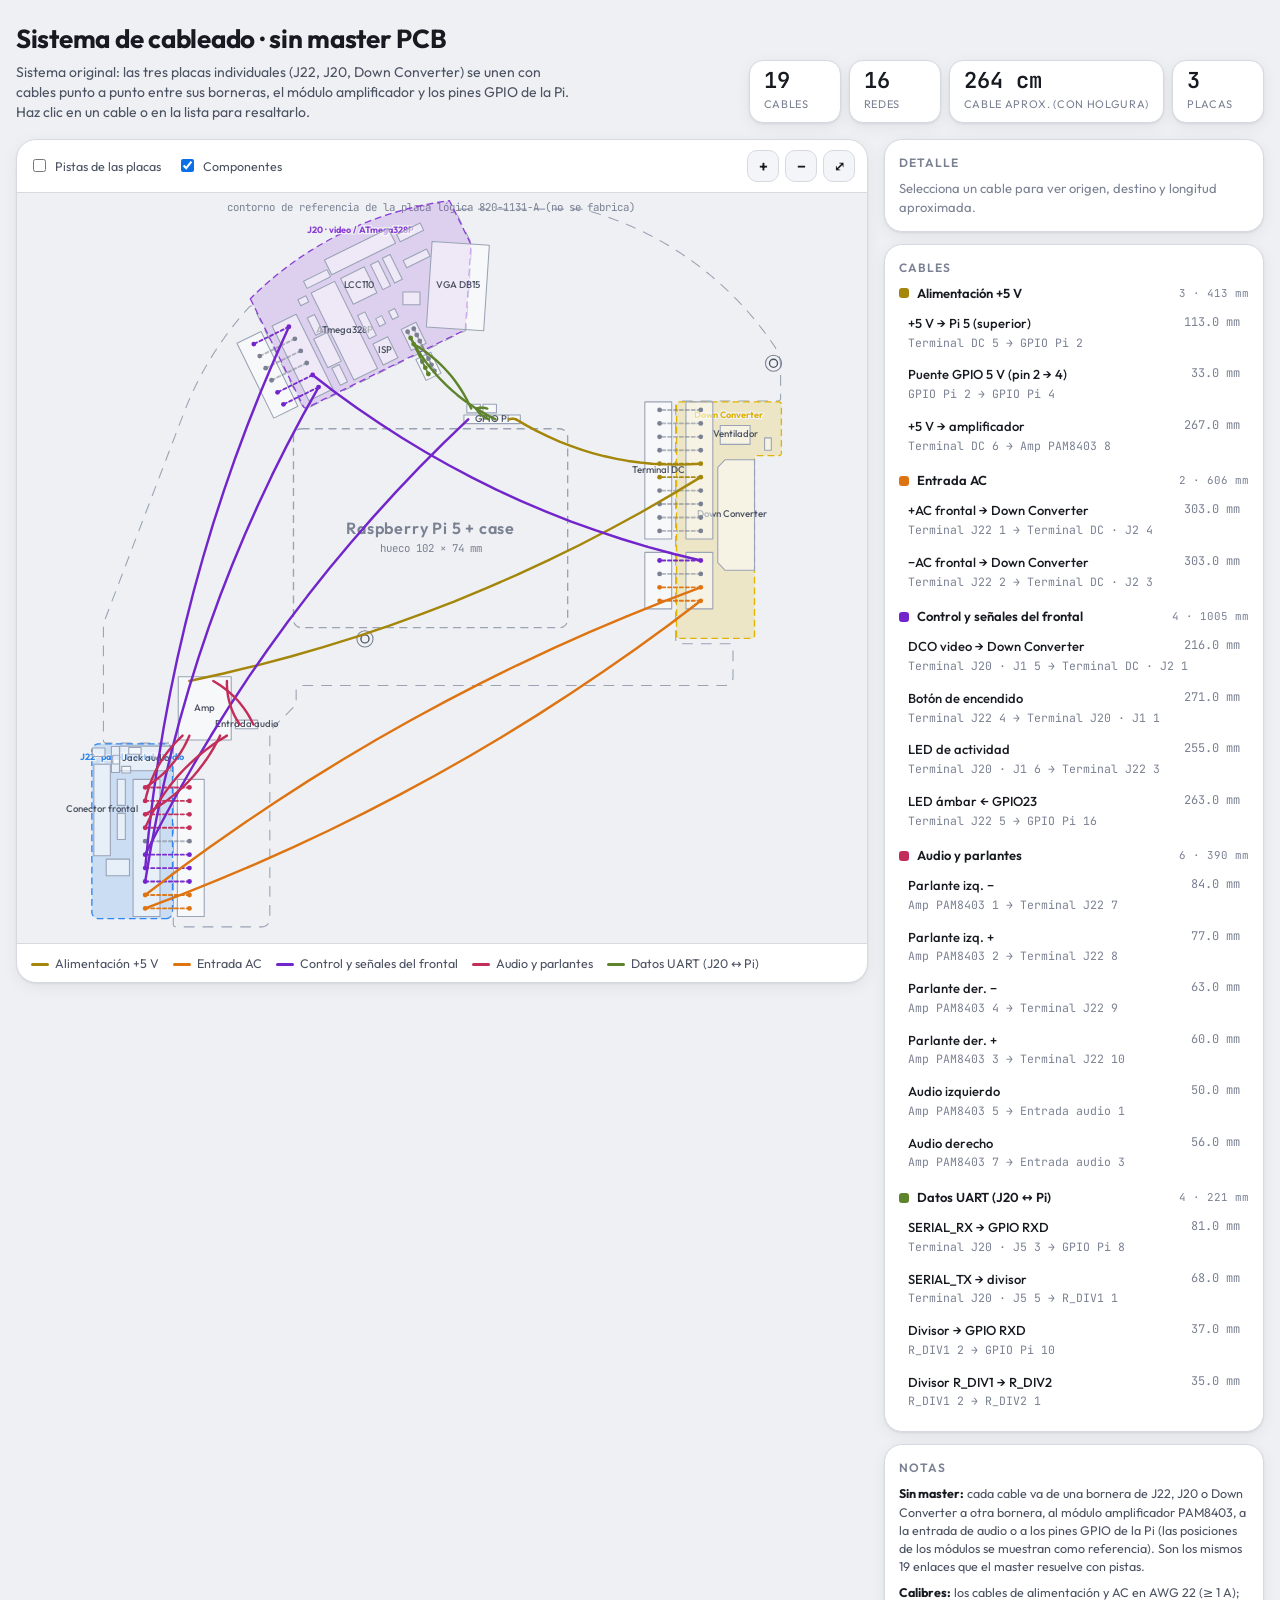
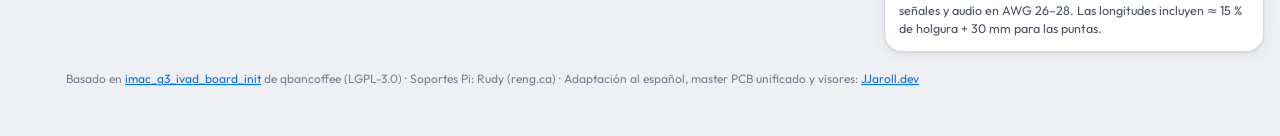
==== visores/cableado_sin_master.html @ 4f61ff7d "MacBerry Pi G3 en español: reestructura completa del repositorio Reemplaza el contenido del reposito" ====
<!doctype html>
<html lang="es">
<head>
<meta charset="utf-8">
<meta name="viewport" content="width=device-width,initial-scale=1,viewport-fit=cover">
<style>html{color-scheme:light}body{margin:0;font:14px system-ui,-apple-system,sans-serif}img{max-width:100%}[hidden]{display:none!important}</style>
<title>Cableado sin master PCB</title>
<meta name="claude:viewport-fit-sides" content="cover">
<link rel="preconnect" href="https://fonts.googleapis.com">
<link rel="preconnect" href="https://fonts.gstatic.com" crossorigin>
<link href="https://fonts.googleapis.com/css2?family=Outfit:wght@400;500;600;700&family=JetBrains+Mono:wght@400;500&display=swap" rel="stylesheet">
<style>
:root{
  --bg:#EEF0F3; --surface:#FFFFFF; --surface2:#F4F5F8; --line:#D6D9E0; --fg:#171A21; --fg2:#4B5262; --fg3:#7A8192;
  --accent:#0A70E6; --board:#DDE8DF; --board-edge:#2E6B4A; --cut:#9AA3B5; --copper:#8A93A6;
  --w-ac:#DE7311; --w-dc:#A3860A; --w-ctl:#7225CA; --w-audio:#C32D59; --w-data:#5D842A; --w-plug:#6E7382;
  --hull:#9AA3B5; --hullfill:#FFFFFF; --node-off:#B8BFCC; --shadow:0 1px 2px rgba(20,25,40,.08),0 4px 16px rgba(20,25,40,.06);
}
@media (prefers-color-scheme: dark){:root:not([data-theme="light"]){
  --bg:#101216; --surface:#181B21; --surface2:#1F232B; --line:#2C313B; --fg:#ECEEF2; --fg2:#B3B9C6; --fg3:#7F8798;
  --accent:#4397F8; --board:#1D2A22; --board-edge:#4E9A70; --cut:#5E667A; --copper:#5B6477;
  --w-ac:#F08E35; --w-dc:#F8D648; --w-ctl:#9454DE; --w-audio:#D75B7F; --w-data:#8AC63C; --w-plug:#9095A2;
  --hull:#5B6477; --hullfill:#232831; --node-off:#4B5365; --shadow:0 1px 2px rgba(0,0,0,.4),0 4px 16px rgba(0,0,0,.35); color-scheme:dark}}
:root[data-theme="dark"]{
  --bg:#101216; --surface:#181B21; --surface2:#1F232B; --line:#2C313B; --fg:#ECEEF2; --fg2:#B3B9C6; --fg3:#7F8798;
  --accent:#4397F8; --board:#1D2A22; --board-edge:#4E9A70; --cut:#5E667A; --copper:#5B6477;
  --w-ac:#F08E35; --w-dc:#F8D648; --w-ctl:#9454DE; --w-audio:#D75B7F; --w-data:#8AC63C; --w-plug:#9095A2;
  --hull:#5B6477; --hullfill:#232831; --node-off:#4B5365; --shadow:0 1px 2px rgba(0,0,0,.4),0 4px 16px rgba(0,0,0,.35); color-scheme:dark}
*{box-sizing:border-box}
body{background:var(--bg);color:var(--fg);font-family:'Outfit',system-ui,sans-serif;font-size:14px;line-height:1.45;
  padding-inline:max(16px,env(safe-area-inset-left,0px)) max(16px,env(safe-area-inset-right,0px));padding-block:20px}
.mono{font-family:'JetBrains Mono',ui-monospace,monospace}
header{max-width:1400px;margin:0 auto 16px;display:flex;flex-wrap:wrap;gap:12px 24px;align-items:flex-end;justify-content:space-between}
h1{font-size:26px;font-weight:700;letter-spacing:-.01em;margin:0;text-wrap:balance}
header p{margin:4px 0 0;color:var(--fg2);max-width:62ch}
.stats{display:flex;flex-wrap:wrap;gap:8px}
.stat{background:var(--surface);border:1px solid var(--line);border-radius:14px;padding:8px 14px;min-width:92px;box-shadow:var(--shadow)}
.stat b{display:block;font-size:22px;font-weight:600;line-height:1.1}
.stat span{font-size:11px;letter-spacing:.06em;text-transform:uppercase;color:var(--fg3)}
.layout{max-width:1400px;margin:0 auto;display:grid;grid-template-columns:minmax(0,1fr) 380px;gap:16px;align-items:start}
.mapcard{background:var(--surface);border:1px solid var(--line);border-radius:20px;box-shadow:var(--shadow);overflow:hidden;position:relative;min-width:0}
.toolbar{display:flex;flex-wrap:wrap;gap:8px 16px;padding:10px 12px;border-bottom:1px solid var(--line);align-items:center}
.seg{display:inline-flex;background:var(--surface2);border:1px solid var(--line);border-radius:999px;padding:2px}
.seg button{border:0;background:transparent;color:var(--fg2);font:500 12.5px 'Outfit',sans-serif;padding:6px 12px;border-radius:999px;cursor:pointer}
.seg button[aria-pressed="true"]{background:var(--accent);color:#fff}
.chk{display:inline-flex;gap:6px;align-items:center;font-size:12.5px;color:var(--fg2);cursor:pointer;user-select:none}
.chk input{accent-color:var(--accent)}
.zoom{margin-left:auto;display:flex;gap:6px}
.zoom button{width:32px;height:32px;border-radius:10px;border:1px solid var(--line);background:var(--surface2);color:var(--fg);font:600 16px 'Outfit';cursor:pointer}
#map{display:block;width:100%;height:min(74vh,760px);min-height:380px;background:var(--bg);touch-action:none;cursor:grab}
#map.drag{cursor:grabbing}
.tip{position:absolute;pointer-events:none;background:var(--fg);color:var(--bg);font-size:12px;padding:5px 9px;border-radius:8px;max-width:260px;z-index:3}
.legend{display:flex;flex-wrap:wrap;gap:6px 14px;padding:10px 14px;border-top:1px solid var(--line);font-size:12.5px;color:var(--fg2)}
.legend i{display:inline-block;width:18px;height:0;border-top:3px solid;vertical-align:middle;margin-right:6px;border-radius:2px}
.legend i.b{border-top-style:dashed}
aside{display:flex;flex-direction:column;gap:12px;min-width:0}
.card{background:var(--surface);border:1px solid var(--line);border-radius:18px;box-shadow:var(--shadow);padding:14px}
.card h2{margin:0 0 8px;font-size:12px;letter-spacing:.08em;text-transform:uppercase;color:var(--fg3);font-weight:600}
#detail .t{font-size:17px;font-weight:600;display:flex;gap:8px;align-items:center}
#detail .sw{width:12px;height:12px;border-radius:4px;flex:none}
#detail dl{display:grid;grid-template-columns:auto 1fr;gap:4px 12px;margin:10px 0 0;font-size:13px}
#detail dt{color:var(--fg3)} #detail dd{margin:0;min-width:0;overflow-wrap:anywhere}
#detail .hint{color:var(--fg3);font-size:13px;margin:0}
.grp{margin:0}
.grp+.grp{margin-top:10px}
.gh{display:flex;align-items:center;gap:8px;font-weight:600;font-size:13px;margin-bottom:4px}
.gh i{width:10px;height:10px;border-radius:3px}
.gh small{color:var(--fg3);font-weight:400;margin-left:auto}
.row{display:grid;grid-template-columns:1fr auto;gap:2px 10px;width:100%;text-align:left;border:1px solid transparent;background:transparent;color:var(--fg);border-radius:10px;padding:6px 8px;cursor:pointer;font:inherit}
.row:hover{background:var(--surface2)}
.row[aria-pressed="true"]{background:var(--surface2);border-color:var(--line)}
.row .n{font-weight:500;font-size:13px}
.row .l{font-size:12px;color:var(--fg3);text-align:right}
.row .p{grid-column:1/-1;font-size:11.5px;color:var(--fg3)}
.note{font-size:12.5px;color:var(--fg2);margin:0}
.note b{color:var(--fg)}
@media (min-width:981px){.mapcard{position:sticky;top:12px}#map{height:calc(100vh - 150px);max-height:none;min-height:420px}}
@media (max-width:980px){.layout{grid-template-columns:minmax(0,1fr)}#map{height:62vh}}
</style>

<header>
  <div>
    <h1>Sistema de cableado · sin master PCB</h1>
    <p>Sistema original: las tres placas individuales (J22, J20, Down Converter) se unen con cables punto a punto entre sus borneras, el módulo amplificador y los pines GPIO de la Pi. Haz clic en un cable o en la lista para resaltarlo.</p>
  </div>
  <div class="stats" id="stats"></div>
</header>

<div class="layout">
  <section class="mapcard">
    <div class="toolbar">
      <div class="seg" id="layerSeg" style="display:none" role="group" aria-label="Capa">
        <button data-l="all" aria-pressed="true">Ambas</button>
        <button data-l="0" aria-pressed="false">Superior · F.Cu</button>
        <button data-l="1" aria-pressed="false">Inferior · B.Cu</button>
      </div>
      <label class="chk"><input type="checkbox" id="tExist"> Pistas de las placas</label>
      <label class="chk" style="display:none"><input type="checkbox" id="tJump"> Cables cortos</label>
      <label class="chk"><input type="checkbox" id="tComp" checked> Componentes</label>
      <div class="zoom"><button id="zi" aria-label="Acercar">+</button><button id="zo" aria-label="Alejar">−</button><button id="zr" aria-label="Restablecer" style="font-size:13px">⤢</button></div>
    </div>
    <svg id="map" role="img" aria-label="Mapa de rutas del master PCB imac unificado"></svg>
    <div class="legend" id="legend"></div>
    <div class="tip" id="tip" hidden></div>
  </section>

  <aside>
    <div class="card" id="detail"><h2>Detalle</h2><p class="hint">Selecciona un cable para ver origen, destino y longitud aproximada.</p></div>
    <div class="card"><h2>Cables</h2><div id="list"></div></div>
    <div class="card">
      <h2>Notas</h2>
      <p class="note"><b>Sin master:</b> cada cable va de una bornera de J22, J20 o Down Converter a otra bornera, al módulo amplificador PAM8403, a la entrada de audio o a los pines GPIO de la Pi (las posiciones de los módulos se muestran como referencia). Son los mismos 19 enlaces que el master resuelve con pistas.</p><p class="note" style="margin-top:8px"><b>Calibres:</b> los cables de alimentación y AC en AWG 22 (≥ 1 A); señales y audio en AWG 26–28. Las longitudes incluyen ≈ 15 % de holgura + 30 mm para las puntas.</p>
    </div>
  </aside>
</div>

<style>.credits{max-width:1180px;margin:0 auto;padding:18px max(16px,env(safe-area-inset-left,0px)) 28px;font-size:12px;line-height:1.5;color:var(--fg3)}.credits a{color:var(--accent)}</style>
<footer class="credits">Basado en <a href="https://github.com/qbancoffee/imac_g3_ivad_board_init" target="_blank" rel="noopener">imac_g3_ivad_board_init</a> de qbancoffee (LGPL-3.0) · Soportes Pi: Rudy (reng.ca) · Adaptación al español, master PCB unificado y visores: <a href="https://jjaroll.dev" target="_blank" rel="noopener">JJaroll.dev</a></footer>
<script>
const D = {"outline":[[28.3,212.93],[28.3,212.95],[28.3,212.99],[28.3,213.02],[28.31,213.05],[28.31,213.09],[28.32,213.12],[28.32,213.15],[28.33,213.18],[28.34,213.21],[28.35,213.24],[28.36,213.28],[28.37,213.31],[28.38,213.34],[28.4,213.37],[28.41,213.4],[28.43,213.42],[28.44,213.45],[28.46,213.48],[28.48,213.51],[28.5,213.53],[28.52,213.56],[28.54,213.59],[28.56,213.61],[28.58,213.63],[28.6,213.66],[28.63,213.68],[28.65,213.7],[28.68,213.72],[28.7,213.74],[28.73,213.76],[28.76,213.78],[28.79,213.8],[28.81,213.81],[28.84,213.83],[28.87,213.84],[28.9,213.86],[28.93,213.87],[28.96,213.88],[28.99,213.89],[29.03,213.9],[29.06,213.91],[29.09,213.92],[29.12,213.92],[29.15,213.93],[29.19,213.93],[29.22,213.94],[29.25,213.94],[29.29,213.94],[29.31,213.94],[53.28,213.94],[53.31,213.94],[53.33,213.94],[53.39,213.94],[53.46,213.95],[53.52,213.97],[53.59,213.98],[53.65,214.0],[53.71,214.03],[53.77,214.06],[53.82,214.09],[53.88,214.13],[53.93,214.17],[53.98,214.21],[54.03,214.26],[54.07,214.31],[54.11,214.36],[54.14,214.41],[54.18,214.47],[54.21,214.53],[54.23,214.59],[54.25,214.65],[54.27,214.71],[54.28,214.78],[54.29,214.84],[54.29,214.91],[54.3,214.92],[54.3,214.96],[54.3,281.29],[54.3,281.31],[54.3,281.35],[54.3,281.38],[54.3,281.41],[54.31,281.45],[54.31,281.48],[54.32,281.51],[54.33,281.54],[54.33,281.57],[54.34,281.61],[54.35,281.64],[54.37,281.67],[54.38,281.7],[54.39,281.73],[54.41,281.76],[54.42,281.79],[54.44,281.81],[54.46,281.84],[54.47,281.87],[54.49,281.9],[54.51,281.92],[54.53,281.95],[54.56,281.97],[54.58,282.0],[54.6,282.02],[54.62,282.04],[54.65,282.06],[54.67,282.08],[54.7,282.1],[54.73,282.12],[54.75,282.14],[54.78,282.16],[54.81,282.17],[54.84,282.19],[54.87,282.2],[54.9,282.22],[54.93,282.23],[54.96,282.24],[54.99,282.25],[55.02,282.26],[55.05,282.27],[55.08,282.28],[55.12,282.28],[55.15,282.29],[55.18,282.29],[55.21,282.3],[55.25,282.3],[55.29,282.3],[55.3,282.3],[87.16,282.3],[87.17,282.3],[87.2,282.3],[87.2,282.3],[87.21,282.3],[87.22,282.3],[87.33,282.3],[87.34,282.3],[87.38,282.29],[87.39,282.29],[87.42,282.29],[87.43,282.29],[87.53,282.28],[87.54,282.28],[87.58,282.28],[87.59,282.27],[87.61,282.27],[87.62,282.27],[87.63,282.27],[87.64,282.27],[87.73,282.25],[87.74,282.25],[87.77,282.24],[87.78,282.24],[87.8,282.24],[87.81,282.24],[87.83,282.23],[87.84,282.23],[87.92,282.21],[87.93,282.21],[87.96,282.2],[87.97,282.2],[87.99,282.19],[88.0,282.19],[88.02,282.18],[88.03,282.18],[88.11,282.16],[88.12,282.15],[88.14,282.15],[88.15,282.14],[88.17,282.14],[88.18,282.13],[88.21,282.12],[88.21,282.12],[88.3,282.09],[88.31,282.09],[88.33,282.08],[88.33,282.08],[88.36,282.07],[88.37,282.06],[88.39,282.05],[88.4,282.05],[88.48,282.01],[88.49,282.01],[88.51,282.0],[88.51,282.0],[88.54,281.98],[88.55,281.98],[88.57,281.97],[88.57,281.97],[88.65,281.92],[88.66,281.92],[88.68,281.91],[88.69,281.9],[88.71,281.89],[88.72,281.89],[88.74,281.87],[88.74,281.87],[88.82,281.83],[88.82,281.82],[88.85,281.8],[88.86,281.8],[88.88,281.78],[88.9,281.77],[88.98,281.71],[88.99,281.71],[89.01,281.69],[89.02,281.68],[89.04,281.67],[89.04,281.67],[89.06,281.65],[89.07,281.65],[89.14,281.59],[89.14,281.58],[89.16,281.57],[89.17,281.56],[89.19,281.55],[89.19,281.54],[89.21,281.52],[89.22,281.52],[89.28,281.46],[89.29,281.45],[89.31,281.44],[89.31,281.43],[89.33,281.41],[89.34,281.41],[89.35,281.39],[89.36,281.38],[89.42,281.32],[89.42,281.31],[89.44,281.29],[89.45,281.29],[89.46,281.27],[89.47,281.26],[89.48,281.24],[89.49,281.24],[89.55,281.17],[89.55,281.16],[89.57,281.14],[89.57,281.14],[89.58,281.12],[89.59,281.11],[89.61,281.09],[89.61,281.08],[89.67,281.0],[89.68,280.99],[89.7,280.96],[89.7,280.95],[89.72,280.92],[89.73,280.92],[89.77,280.84],[89.77,280.84],[89.79,280.82],[89.79,280.81],[89.8,280.79],[89.81,280.78],[89.82,280.76],[89.82,280.75],[89.87,280.67],[89.87,280.67],[89.88,280.65],[89.88,280.64],[89.9,280.61],[89.9,280.61],[89.91,280.59],[89.91,280.58],[89.95,280.5],[89.95,280.49],[89.96,280.47],[89.97,280.46],[89.98,280.43],[89.98,280.43],[89.99,280.41],[89.99,280.4],[90.02,280.31],[90.02,280.31],[90.03,280.28],[90.04,280.27],[90.04,280.25],[90.05,280.24],[90.05,280.22],[90.06,280.21],[90.08,280.13],[90.08,280.12],[90.09,280.1],[90.09,280.09],[90.1,280.07],[90.1,280.06],[90.11,280.03],[90.11,280.02],[90.13,279.94],[90.13,279.93],[90.14,279.91],[90.14,279.9],[90.14,279.88],[90.14,279.87],[90.15,279.84],[90.15,279.83],[90.17,279.74],[90.17,279.73],[90.17,279.72],[90.17,279.71],[90.17,279.69],[90.18,279.68],[90.18,279.64],[90.18,279.63],[90.19,279.54],[90.19,279.52],[90.19,279.49],[90.19,279.48],[90.2,279.44],[90.2,279.43],[90.2,279.32],[90.2,279.32],[90.2,279.3],[90.2,279.3],[90.2,279.27],[90.2,279.26],[90.2,210.24],[90.2,210.21],[90.2,210.13],[90.21,210.06],[90.21,210.0],[90.22,209.94],[90.23,209.87],[90.25,209.8],[90.26,209.74],[90.28,209.68],[90.3,209.62],[90.32,209.56],[90.34,209.49],[90.37,209.43],[90.39,209.37],[90.42,209.32],[90.45,209.26],[90.49,209.2],[90.52,209.14],[90.56,209.09],[90.59,209.04],[90.63,208.99],[90.68,208.94],[90.72,208.89],[90.77,208.83],[90.8,208.8],[99.11,200.49],[99.12,200.48],[99.12,200.48],[99.14,200.46],[99.15,200.45],[99.22,200.37],[99.23,200.37],[99.24,200.35],[99.24,200.35],[99.26,200.33],[99.27,200.32],[99.28,200.3],[99.29,200.29],[99.35,200.22],[99.35,200.22],[99.37,200.2],[99.37,200.19],[99.39,200.17],[99.39,200.17],[99.41,200.15],[99.41,200.14],[99.46,200.07],[99.47,200.06],[99.48,200.04],[99.49,200.04],[99.5,200.01],[99.5,200.01],[99.52,199.98],[99.52,199.98],[99.57,199.9],[99.57,199.89],[99.59,199.87],[99.59,199.87],[99.6,199.85],[99.61,199.84],[99.62,199.82],[99.62,199.81],[99.67,199.73],[99.67,199.72],[99.68,199.7],[99.68,199.7],[99.7,199.67],[99.7,199.66],[99.71,199.64],[99.71,199.64],[99.75,199.55],[99.75,199.55],[99.76,199.52],[99.77,199.52],[99.77,199.5],[99.78,199.49],[99.79,199.46],[99.79,199.45],[99.82,199.37],[99.82,199.36],[99.83,199.34],[99.84,199.33],[99.84,199.31],[99.85,199.3],[99.85,199.28],[99.86,199.27],[99.88,199.18],[99.88,199.18],[99.89,199.15],[99.89,199.15],[99.9,199.12],[99.9,199.11],[99.91,199.09],[99.91,199.08],[99.93,199.0],[99.93,198.99],[99.94,198.96],[99.94,198.95],[99.94,198.93],[99.95,198.92],[99.95,198.9],[99.95,198.89],[99.97,198.8],[99.97,198.79],[99.97,198.77],[99.97,198.77],[99.97,198.74],[99.98,198.73],[99.98,198.7],[99.98,198.69],[99.99,198.6],[99.99,198.58],[99.99,198.55],[99.99,198.54],[100.0,198.5],[100.0,198.49],[100.0,198.38],[100.0,198.37],[100.0,198.36],[100.0,198.35],[100.0,198.33],[100.0,198.32],[100.0,194.52],[100.0,194.48],[100.0,194.4],[100.01,194.33],[100.01,194.27],[100.02,194.21],[100.03,194.14],[100.05,194.08],[100.06,194.01],[100.08,193.95],[100.1,193.89],[100.12,193.83],[100.14,193.76],[100.16,193.71],[100.19,193.65],[100.22,193.58],[100.25,193.53],[100.28,193.47],[100.32,193.42],[100.35,193.36],[100.39,193.31],[100.44,193.25],[100.47,193.21],[100.52,193.16],[100.57,193.11],[100.61,193.07],[100.66,193.02],[100.71,192.97],[100.75,192.94],[100.81,192.89],[100.86,192.85],[100.92,192.82],[100.97,192.78],[101.03,192.75],[101.08,192.72],[101.15,192.69],[101.21,192.66],[101.26,192.64],[101.33,192.62],[101.39,192.6],[101.45,192.58],[101.51,192.56],[101.58,192.55],[101.64,192.53],[101.71,192.52],[101.77,192.51],[101.83,192.51],[101.9,192.5],[101.98,192.5],[102.02,192.5],[259.46,192.5],[259.47,192.5],[259.5,192.5],[259.5,192.5],[259.51,192.5],[259.52,192.5],[259.63,192.5],[259.64,192.5],[259.68,192.49],[259.69,192.49],[259.72,192.49],[259.73,192.49],[259.83,192.48],[259.84,192.48],[259.88,192.48],[259.89,192.47],[259.91,192.47],[259.92,192.47],[259.93,192.47],[259.94,192.47],[260.03,192.45],[260.04,192.45],[260.07,192.44],[260.08,192.44],[260.1,192.44],[260.11,192.44],[260.13,192.43],[260.14,192.43],[260.22,192.41],[260.23,192.41],[260.26,192.4],[260.27,192.4],[260.29,192.39],[260.3,192.39],[260.32,192.38],[260.33,192.38],[260.41,192.36],[260.42,192.35],[260.44,192.35],[260.45,192.34],[260.47,192.34],[260.48,192.33],[260.51,192.32],[260.51,192.32],[260.6,192.29],[260.61,192.29],[260.63,192.28],[260.63,192.28],[260.66,192.27],[260.67,192.26],[260.69,192.25],[260.7,192.25],[260.78,192.21],[260.79,192.21],[260.81,192.2],[260.81,192.2],[260.84,192.18],[260.85,192.18],[260.87,192.17],[260.87,192.17],[260.95,192.12],[260.96,192.12],[260.98,192.11],[260.99,192.1],[261.01,192.09],[261.02,192.09],[261.04,192.07],[261.04,192.07],[261.12,192.03],[261.12,192.02],[261.15,192.0],[261.16,192.0],[261.18,191.98],[261.2,191.97],[261.28,191.91],[261.29,191.91],[261.31,191.89],[261.32,191.88],[261.34,191.87],[261.34,191.87],[261.36,191.85],[261.37,191.85],[261.44,191.79],[261.44,191.78],[261.46,191.77],[261.47,191.76],[261.49,191.75],[261.49,191.74],[261.51,191.72],[261.52,191.72],[261.58,191.66],[261.59,191.65],[261.61,191.64],[261.61,191.63],[261.63,191.61],[261.64,191.61],[261.65,191.59],[261.66,191.58],[261.72,191.52],[261.72,191.51],[261.74,191.49],[261.75,191.49],[261.76,191.47],[261.77,191.46],[261.78,191.44],[261.79,191.44],[261.85,191.37],[261.85,191.36],[261.87,191.34],[261.87,191.34],[261.88,191.32],[261.89,191.31],[261.91,191.29],[261.91,191.28],[261.97,191.2],[261.98,191.19],[262.0,191.16],[262.0,191.15],[262.02,191.12],[262.03,191.12],[262.07,191.04],[262.07,191.04],[262.09,191.02],[262.09,191.01],[262.1,190.99],[262.11,190.98],[262.12,190.96],[262.12,190.95],[262.17,190.87],[262.17,190.87],[262.18,190.85],[262.18,190.84],[262.2,190.81],[262.2,190.81],[262.21,190.79],[262.21,190.78],[262.25,190.7],[262.25,190.69],[262.26,190.67],[262.27,190.66],[262.28,190.63],[262.28,190.63],[262.29,190.61],[262.29,190.6],[262.32,190.51],[262.32,190.51],[262.33,190.48],[262.34,190.47],[262.34,190.45],[262.35,190.44],[262.35,190.42],[262.36,190.41],[262.38,190.33],[262.38,190.32],[262.39,190.3],[262.39,190.29],[262.4,190.27],[262.4,190.26],[262.41,190.23],[262.41,190.22],[262.43,190.14],[262.43,190.13],[262.44,190.11],[262.44,190.1],[262.44,190.08],[262.44,190.07],[262.45,190.04],[262.45,190.03],[262.47,189.94],[262.47,189.93],[262.47,189.92],[262.47,189.91],[262.47,189.89],[262.48,189.88],[262.48,189.84],[262.48,189.83],[262.49,189.74],[262.49,189.72],[262.49,189.69],[262.49,189.68],[262.5,189.64],[262.5,189.63],[262.5,189.52],[262.5,189.52],[262.5,189.5],[262.5,189.5],[262.5,189.47],[262.5,189.46],[262.5,178.01],[262.5,177.99],[262.5,177.95],[262.5,177.92],[262.49,177.89],[262.49,177.85],[262.48,177.82],[262.48,177.79],[262.47,177.76],[262.46,177.73],[262.45,177.69],[262.44,177.66],[262.43,177.63],[262.42,177.6],[262.4,177.57],[262.39,177.54],[262.37,177.51],[262.36,177.49],[262.34,177.46],[262.32,177.43],[262.3,177.4],[262.28,177.38],[262.26,177.35],[262.24,177.33],[262.22,177.3],[262.2,177.28],[262.17,177.26],[262.15,177.24],[262.12,177.22],[262.1,177.2],[262.07,177.18],[262.04,177.16],[262.01,177.14],[261.99,177.13],[261.96,177.11],[261.93,177.1],[261.9,177.08],[261.87,177.07],[261.84,177.06],[261.81,177.05],[261.77,177.04],[261.74,177.03],[261.71,177.02],[261.68,177.02],[261.65,177.01],[261.61,177.01],[261.58,177.0],[261.55,177.0],[261.51,177.0],[261.49,177.0],[242.22,177.0],[242.18,177.0],[242.17,177.0],[242.1,176.99],[242.04,176.99],[241.97,176.97],[241.91,176.96],[241.85,176.94],[241.79,176.91],[241.73,176.88],[241.67,176.85],[241.62,176.81],[241.57,176.77],[241.52,176.73],[241.47,176.68],[241.43,176.63],[241.39,176.58],[241.35,176.53],[241.32,176.47],[241.29,176.41],[241.26,176.35],[241.24,176.29],[241.23,176.23],[241.21,176.16],[241.21,176.1],[241.2,176.03],[241.2,176.02],[241.2,175.98],[241.2,100.0],[241.2,88.02],[241.2,88.01],[241.2,88.01],[241.2,88.0],[241.2,87.99],[241.2,87.99],[241.2,87.98],[241.2,87.97],[241.2,87.95],[241.2,87.94],[241.2,87.94],[241.2,87.91],[241.21,87.89],[241.21,87.84],[241.21,87.83],[241.22,87.78],[241.22,87.77],[241.23,87.72],[241.23,87.7],[241.25,87.66],[241.25,87.64],[241.27,87.6],[241.27,87.58],[241.29,87.54],[241.29,87.52],[241.31,87.48],[241.32,87.46],[241.34,87.42],[241.34,87.41],[241.37,87.36],[241.38,87.35],[241.4,87.31],[241.41,87.3],[241.44,87.25],[241.44,87.24],[241.47,87.2],[241.48,87.19],[241.51,87.15],[241.52,87.14],[241.56,87.11],[241.57,87.1],[241.6,87.06],[241.61,87.05],[241.65,87.02],[241.66,87.01],[241.7,86.98],[241.71,86.97],[241.75,86.94],[241.76,86.93],[241.8,86.9],[241.81,86.9],[241.86,86.87],[241.87,86.86],[241.91,86.84],[241.93,86.83],[241.97,86.81],[241.98,86.81],[242.03,86.79],[242.04,86.78],[242.09,86.77],[242.1,86.76],[242.15,86.75],[242.16,86.74],[242.21,86.73],[242.23,86.73],[242.27,86.72],[242.29,86.72],[242.34,86.71],[242.35,86.71],[242.4,86.7],[242.42,86.7],[242.45,86.7],[242.47,86.7],[242.49,86.7],[242.5,86.7],[242.51,86.7],[242.51,86.7],[242.52,86.7],[279.19,86.7],[279.21,86.7],[279.25,86.7],[279.28,86.7],[279.31,86.69],[279.35,86.69],[279.38,86.68],[279.41,86.68],[279.44,86.67],[279.47,86.66],[279.51,86.65],[279.54,86.64],[279.57,86.63],[279.6,86.62],[279.63,86.6],[279.66,86.59],[279.69,86.57],[279.71,86.56],[279.74,86.54],[279.77,86.52],[279.8,86.5],[279.82,86.48],[279.85,86.46],[279.87,86.44],[279.9,86.42],[279.92,86.4],[279.94,86.37],[279.96,86.35],[279.98,86.32],[280.0,86.3],[280.02,86.27],[280.04,86.24],[280.06,86.21],[280.07,86.19],[280.09,86.16],[280.1,86.13],[280.12,86.1],[280.13,86.07],[280.14,86.04],[280.15,86.01],[280.16,85.97],[280.17,85.94],[280.18,85.91],[280.18,85.88],[280.19,85.85],[280.19,85.81],[280.2,85.78],[280.2,85.75],[280.2,85.71],[280.2,85.69],[280.2,73.86],[280.2,73.86],[280.2,73.84],[280.2,73.83],[280.2,73.81],[280.2,73.8],[280.2,73.72],[280.2,73.72],[280.2,73.7],[280.2,73.68],[280.2,73.67],[280.2,73.61],[280.2,73.59],[280.2,73.59],[280.2,73.59],[280.19,73.55],[280.19,73.55],[280.19,73.48],[280.19,73.47],[280.19,73.45],[280.19,73.35],[280.19,73.35],[280.19,73.33],[280.19,73.32],[280.18,73.23],[280.18,73.22],[280.18,73.21],[280.18,73.19],[280.18,73.18],[280.17,73.11],[280.17,73.1],[280.17,73.06],[280.17,73.05],[280.17,72.98],[280.16,72.95],[280.16,72.95],[280.16,72.86],[280.16,72.83],[280.15,72.75],[280.15,72.74],[280.15,72.72],[280.14,72.7],[280.14,72.69],[280.14,72.61],[280.13,72.6],[280.13,72.6],[280.13,72.57],[280.13,72.56],[280.12,72.49],[280.12,72.48],[280.12,72.46],[280.12,72.46],[280.11,72.36],[280.11,72.33],[280.11,72.33],[280.1,72.24],[280.09,72.22],[280.09,72.2],[280.08,72.12],[280.08,72.11],[280.08,72.1],[280.07,72.08],[280.07,72.07],[280.06,72.01],[280.06,71.99],[280.06,71.98],[280.06,71.95],[280.05,71.94],[280.05,71.89],[280.04,71.87],[280.04,71.85],[280.04,71.83],[280.04,71.82],[280.03,71.76],[280.03,71.76],[280.02,71.73],[280.02,71.72],[280.02,71.7],[280.01,71.64],[280.01,71.64],[280.0,71.61],[280.0,71.61],[280.0,71.6],[280.0,71.59],[279.99,71.51],[279.98,71.5],[279.98,71.46],[279.98,71.45],[279.96,71.38],[279.96,71.38],[279.96,71.36],[279.94,71.26],[279.93,71.24],[279.92,71.16],[279.92,71.15],[279.91,71.13],[279.91,71.13],[279.91,71.11],[279.91,71.09],[279.89,71.02],[279.89,71.01],[279.89,71.01],[279.89,71.0],[279.88,70.98],[279.88,70.97],[279.86,70.9],[279.86,70.89],[279.86,70.87],[279.84,70.78],[279.84,70.77],[279.83,70.75],[279.81,70.67],[279.81,70.67],[279.81,70.65],[279.8,70.64],[279.8,70.63],[279.8,70.61],[279.78,70.55],[279.78,70.54],[279.77,70.52],[279.77,70.52],[279.77,70.52],[279.77,70.5],[279.75,70.42],[279.74,70.41],[279.74,70.39],[279.74,70.39],[279.72,70.3],[279.71,70.29],[279.71,70.27],[279.71,70.27],[279.68,70.18],[279.68,70.17],[279.68,70.15],[279.67,70.15],[279.65,70.07],[279.65,70.06],[279.65,70.05],[279.64,70.04],[279.64,70.04],[279.64,70.03],[279.62,69.95],[279.62,69.95],[279.61,69.93],[279.61,69.91],[279.6,69.9],[279.58,69.83],[279.58,69.82],[279.57,69.81],[279.57,69.8],[279.57,69.8],[279.57,69.79],[279.55,69.72],[279.55,69.72],[279.54,69.7],[279.54,69.69],[279.53,69.67],[279.53,69.66],[279.5,69.58],[279.5,69.58],[279.5,69.57],[279.49,69.55],[279.47,69.47],[279.46,69.46],[279.46,69.45],[279.45,69.43],[279.45,69.42],[279.42,69.35],[279.42,69.34],[279.42,69.33],[279.41,69.32],[279.38,69.24],[279.38,69.23],[279.37,69.21],[279.35,69.13],[279.34,69.13],[279.33,69.1],[279.33,69.09],[279.32,69.08],[279.3,69.01],[279.29,69.0],[279.29,68.99],[279.28,68.96],[279.28,68.96],[279.25,68.89],[279.25,68.88],[279.24,68.86],[279.24,68.86],[279.21,68.77],[279.2,68.76],[279.2,68.75],[279.19,68.74],[279.16,68.66],[279.16,68.65],[279.15,68.63],[279.15,68.62],[279.12,68.55],[279.11,68.54],[279.11,68.53],[279.1,68.5],[279.1,68.5],[279.07,68.43],[279.06,68.42],[279.05,68.4],[279.02,68.32],[279.01,68.31],[279.01,68.3],[279.0,68.28],[279.0,68.27],[278.97,68.2],[278.96,68.19],[278.95,68.17],[278.91,68.09],[278.91,68.08],[278.9,68.07],[278.86,67.98],[278.86,67.97],[278.85,67.96],[278.85,67.94],[278.81,67.87],[278.8,67.85],[278.8,67.84],[278.8,67.84],[278.76,67.76],[278.75,67.75],[278.75,67.74],[278.73,67.71],[278.73,67.7],[278.7,67.64],[278.7,67.64],[278.69,67.62],[278.68,67.61],[278.64,67.53],[278.64,67.53],[278.64,67.52],[278.63,67.51],[278.62,67.49],[278.62,67.49],[278.59,67.42],[278.58,67.42],[278.57,67.4],[278.57,67.39],[278.53,67.32],[278.53,67.31],[278.52,67.3],[278.5,67.27],[278.5,67.26],[278.47,67.21],[278.46,67.2],[278.46,67.18],[278.45,67.18],[278.41,67.1],[278.4,67.09],[278.39,67.07],[278.35,66.98],[278.34,66.97],[278.33,66.96],[278.29,66.89],[278.28,66.87],[278.27,66.86],[278.27,66.85],[278.23,66.79],[278.23,66.78],[278.22,66.77],[278.21,66.76],[278.21,66.75],[278.2,66.73],[278.17,66.68],[278.16,66.67],[278.15,66.65],[278.15,66.65],[278.14,66.64],[278.14,66.63],[278.09,66.56],[278.09,66.56],[278.08,66.55],[278.07,66.53],[278.03,66.46],[278.01,66.44],[278.01,66.43],[277.97,66.36],[277.96,66.35],[277.94,66.32],[277.93,66.31],[277.9,66.26],[277.89,66.24],[277.88,66.23],[277.87,66.22],[277.83,66.15],[277.82,66.14],[277.81,66.12],[277.81,66.12],[277.22,65.25],[277.21,65.25],[277.2,65.23],[277.2,65.22],[277.2,65.22],[277.19,65.21],[276.59,64.35],[276.58,64.34],[276.57,64.32],[276.57,64.32],[275.96,63.46],[275.95,63.45],[275.95,63.44],[275.94,63.42],[275.93,63.41],[275.32,62.57],[275.3,62.54],[274.68,61.69],[274.67,61.68],[274.67,61.67],[274.65,61.65],[274.65,61.65],[274.02,60.81],[274.02,60.8],[274.0,60.78],[274.0,60.78],[273.36,59.94],[273.35,59.92],[273.34,59.91],[272.7,59.08],[272.69,59.07],[272.68,59.06],[272.67,59.04],[272.02,58.22],[272.01,58.21],[272.01,58.2],[271.99,58.18],[271.99,58.18],[271.33,57.36],[271.32,57.34],[270.65,56.52],[270.65,56.52],[270.64,56.51],[270.63,56.5],[270.63,56.5],[270.62,56.49],[269.95,55.68],[269.94,55.67],[269.93,55.65],[269.93,55.65],[269.24,54.84],[269.22,54.82],[268.54,54.03],[268.54,54.03],[268.52,54.01],[268.52,54.0],[268.51,53.99],[268.49,53.98],[267.81,53.2],[267.8,53.19],[267.8,53.18],[267.78,53.16],[267.78,53.16],[267.09,52.38],[267.08,52.38],[267.05,52.35],[267.05,52.34],[266.35,51.58],[266.35,51.57],[266.34,51.56],[266.33,51.56],[266.33,51.55],[266.32,51.54],[265.61,50.77],[265.6,50.76],[265.59,50.75],[265.58,50.74],[265.57,50.73],[264.86,49.97],[264.84,49.95],[264.11,49.19],[264.1,49.18],[264.09,49.17],[264.09,49.17],[264.09,49.17],[264.08,49.16],[263.34,48.4],[263.33,48.39],[263.32,48.38],[263.32,48.38],[262.57,47.63],[262.57,47.62],[262.56,47.62],[262.56,47.62],[262.56,47.61],[262.54,47.59],[262.53,47.59],[261.79,46.86],[261.79,46.85],[261.78,46.84],[261.77,46.83],[261.02,46.1],[261.0,46.09],[260.99,46.07],[260.99,46.07],[260.22,45.34],[260.2,45.32],[259.42,44.59],[259.42,44.59],[259.41,44.57],[259.4,44.57],[258.63,43.85],[258.62,43.84],[258.61,43.84],[258.59,43.82],[258.59,43.82],[257.81,43.11],[257.81,43.11],[257.79,43.09],[257.01,42.39],[257.0,42.39],[256.99,42.38],[256.98,42.37],[256.98,42.37],[256.97,42.36],[256.18,41.67],[256.17,41.66],[256.16,41.65],[256.15,41.65],[255.35,40.96],[255.34,40.95],[255.33,40.94],[255.32,40.93],[255.31,40.92],[254.51,40.25],[254.51,40.24],[254.5,40.23],[254.49,40.23],[253.68,39.55],[253.67,39.55],[253.66,39.54],[253.65,39.52],[253.64,39.52],[252.84,38.87],[252.84,38.86],[252.82,38.85],[252.82,38.85],[252.81,38.84],[252.79,38.83],[251.97,38.17],[251.96,38.16],[251.95,38.16],[251.12,37.5],[251.11,37.49],[251.1,37.48],[251.09,37.48],[250.26,36.83],[250.25,36.83],[250.23,36.81],[249.39,36.18],[249.39,36.17],[249.37,36.16],[249.37,36.16],[249.37,36.16],[249.36,36.15],[248.51,35.52],[248.5,35.51],[248.49,35.51],[248.48,35.5],[248.47,35.49],[247.63,34.88],[247.62,34.87],[247.61,34.86],[247.59,34.85],[247.59,34.84],[246.74,34.23],[246.72,34.22],[245.85,33.61],[245.84,33.6],[245.83,33.59],[245.82,33.59],[244.95,32.99],[244.92,32.97],[244.05,32.37],[244.04,32.37],[244.01,32.35],[244.0,32.34],[243.15,31.77],[243.13,31.76],[243.12,31.75],[243.1,31.74],[243.09,31.73],[242.22,31.17],[242.21,31.16],[242.2,31.15],[242.2,31.15],[241.3,30.58],[241.28,30.56],[240.38,29.99],[240.37,29.99],[240.36,29.98],[240.35,29.98],[239.45,29.42],[239.44,29.42],[239.43,29.41],[239.41,29.4],[239.41,29.4],[238.53,28.86],[238.52,28.86],[238.5,28.85],[238.49,28.84],[238.48,28.83],[237.58,28.3],[237.57,28.3],[237.56,28.29],[237.53,28.27],[237.53,28.27],[236.63,27.75],[236.62,27.75],[236.61,27.74],[236.6,27.73],[235.68,27.21],[235.66,27.2],[234.73,26.68],[234.72,26.67],[234.71,26.67],[234.7,26.66],[233.77,26.15],[233.76,26.15],[233.75,26.14],[233.73,26.13],[233.73,26.13],[232.81,25.64],[232.8,25.63],[232.78,25.62],[232.78,25.62],[231.83,25.13],[231.81,25.12],[231.81,25.11],[230.87,24.63],[230.86,24.63],[230.85,24.62],[230.83,24.61],[229.9,24.15],[229.9,24.14],[229.88,24.14],[229.87,24.13],[229.86,24.13],[229.85,24.12],[228.91,23.66],[228.9,23.66],[228.88,23.65],[228.88,23.65],[227.93,23.19],[227.91,23.18],[227.9,23.18],[227.9,23.17],[226.94,22.72],[226.93,22.72],[226.91,22.71],[225.94,22.27],[225.92,22.26],[225.91,22.25],[224.95,21.82],[224.94,21.82],[224.93,21.81],[224.91,21.8],[223.95,21.38],[223.94,21.38],[223.93,21.38],[223.91,21.36],[223.9,21.36],[222.95,20.96],[222.94,20.95],[222.9,20.93],[222.89,20.93],[221.93,20.53],[221.91,20.52],[221.9,20.52],[220.92,20.12],[220.92,20.12],[220.9,20.11],[220.89,20.11],[219.92,19.72],[219.91,19.72],[219.89,19.71],[219.88,19.71],[219.86,19.7],[218.89,19.33],[218.89,19.33],[218.87,19.32],[218.87,19.32],[218.87,19.32],[218.85,19.31],[217.86,18.94],[217.84,18.93],[217.83,18.93],[216.84,18.56],[216.81,18.55],[215.81,18.2],[215.8,18.19],[215.79,18.19],[215.77,18.18],[215.76,18.18],[214.78,17.84],[214.78,17.84],[214.76,17.83],[214.76,17.83],[214.76,17.83],[214.74,17.83],[213.75,17.49],[213.73,17.49],[213.72,17.48],[213.71,17.48],[212.7,17.15],[212.7,17.15],[212.68,17.14],[211.66,16.82],[211.66,16.82],[211.64,16.81],[211.63,16.81],[210.62,16.5],[210.61,16.5],[210.6,16.49],[210.58,16.49],[209.58,16.19],[209.56,16.18],[209.55,16.18],[209.54,16.18],[208.53,15.89],[208.52,15.88],[208.5,15.88],[208.48,15.87],[208.47,15.87],[207.47,15.59],[207.46,15.59],[207.44,15.58],[206.8,15.41],[206.79,15.41],[206.77,15.4],[206.76,15.4],[206.64,15.37],[206.63,15.37],[206.6,15.36],[206.59,15.36],[206.57,15.36],[206.56,15.36],[206.54,15.35],[206.53,15.35],[206.45,15.34],[206.44,15.33],[206.4,15.33],[206.39,15.33],[206.37,15.32],[206.36,15.32],[206.35,15.32],[206.34,15.32],[206.24,15.31],[206.23,15.31],[206.22,15.31],[206.21,15.31],[206.19,15.31],[206.18,15.31],[206.14,15.3],[206.13,15.3],[206.02,15.3],[206.01,15.3],[206.0,15.3],[205.99,15.3],[205.97,15.3],[205.96,15.3],[160.51,15.3],[160.5,15.3],[160.46,15.3],[160.42,15.3],[160.39,15.31],[160.36,15.31],[160.33,15.32],[160.29,15.32],[160.26,15.33],[160.23,15.34],[160.2,15.35],[160.17,15.36],[160.14,15.37],[160.11,15.38],[160.08,15.4],[160.05,15.41],[160.02,15.43],[159.99,15.44],[159.96,15.46],[159.94,15.48],[159.91,15.5],[159.88,15.52],[159.86,15.54],[159.83,15.56],[159.81,15.58],[159.79,15.6],[159.76,15.63],[159.74,15.65],[159.72,15.68],[159.7,15.7],[159.68,15.73],[159.67,15.76],[159.65,15.79],[159.63,15.81],[159.62,15.84],[159.6,15.87],[159.59,15.9],[159.58,15.93],[159.56,15.96],[159.55,15.99],[159.54,16.02],[159.54,16.06],[159.53,16.09],[159.52,16.12],[159.52,16.15],[159.51,16.19],[159.51,16.22],[159.51,16.25],[159.51,16.28],[159.51,16.32],[159.51,16.35],[159.51,16.38],[159.51,16.41],[159.52,16.45],[159.52,16.48],[159.53,16.51],[159.54,16.54],[159.54,16.57],[159.55,16.61],[159.56,16.64],[159.57,16.67],[159.59,16.7],[159.6,16.73],[159.61,16.75],[165.21,28.12],[165.22,28.15],[165.23,28.16],[165.25,28.22],[165.27,28.29],[165.29,28.35],[165.3,28.41],[165.31,28.48],[165.32,28.54],[165.32,28.61],[165.31,28.63],[165.31,28.66],[163.26,59.79],[163.26,59.82],[163.26,59.84],[163.25,59.9],[163.24,59.97],[163.22,60.03],[163.2,60.09],[163.17,60.15],[163.14,60.21],[163.11,60.27],[163.07,60.32],[163.03,60.37],[162.99,60.42],[162.94,60.47],[162.9,60.51],[162.84,60.55],[162.79,60.59],[162.73,60.62],[162.72,60.63],[162.69,60.64],[104.17,89.44],[104.16,89.44],[104.15,89.45],[104.14,89.45],[104.13,89.46],[104.11,89.47],[104.09,89.47],[104.04,89.49],[104.03,89.5],[103.98,89.51],[103.97,89.52],[103.92,89.53],[103.91,89.53],[103.86,89.55],[103.85,89.55],[103.8,89.56],[103.78,89.56],[103.74,89.57],[103.72,89.57],[103.67,89.57],[103.66,89.57],[103.61,89.58],[103.59,89.58],[103.54,89.58],[103.53,89.57],[103.48,89.57],[103.47,89.57],[103.42,89.57],[103.4,89.56],[103.35,89.56],[103.34,89.55],[103.29,89.54],[103.28,89.54],[103.23,89.53],[103.22,89.52],[103.17,89.51],[103.16,89.5],[103.11,89.49],[103.1,89.48],[103.05,89.46],[103.04,89.46],[102.99,89.43],[102.98,89.43],[102.94,89.4],[102.92,89.4],[102.88,89.37],[102.87,89.36],[102.83,89.33],[102.82,89.33],[102.78,89.3],[102.77,89.29],[102.73,89.26],[102.72,89.25],[102.68,89.21],[102.67,89.2],[102.64,89.17],[102.63,89.16],[102.6,89.12],[102.59,89.11],[102.56,89.07],[102.55,89.06],[102.52,89.02],[102.51,89.01],[102.48,88.96],[102.47,88.95],[102.45,88.91],[102.44,88.89],[102.43,88.87],[102.43,88.87],[102.42,88.86],[102.42,88.85],[102.41,88.84],[84.23,51.89],[84.22,51.88],[84.21,51.84],[84.19,51.81],[84.17,51.78],[84.15,51.76],[84.14,51.73],[84.12,51.71],[84.1,51.68],[84.07,51.66],[84.05,51.63],[84.03,51.61],[84.01,51.59],[83.98,51.57],[83.96,51.54],[83.93,51.52],[83.9,51.51],[83.88,51.49],[83.85,51.47],[83.82,51.45],[83.79,51.44],[83.76,51.42],[83.73,51.41],[83.7,51.4],[83.67,51.39],[83.64,51.38],[83.61,51.37],[83.58,51.36],[83.55,51.35],[83.52,51.34],[83.49,51.34],[83.45,51.33],[83.42,51.33],[83.39,51.33],[83.36,51.33],[83.32,51.32],[83.29,51.33],[83.26,51.33],[83.23,51.33],[83.2,51.33],[83.16,51.34],[83.13,51.34],[83.1,51.35],[83.07,51.36],[83.04,51.37],[83.01,51.38],[82.98,51.39],[82.95,51.4],[82.92,51.42],[82.89,51.43],[82.86,51.44],[82.83,51.46],[82.8,51.48],[82.77,51.49],[82.75,51.51],[82.72,51.53],[82.7,51.55],[82.67,51.57],[82.65,51.59],[82.62,51.62],[82.6,51.65],[82.59,51.66],[81.97,52.34],[81.96,52.35],[81.95,52.36],[81.94,52.37],[81.93,52.38],[81.24,53.16],[81.23,53.16],[81.22,53.17],[81.21,53.18],[80.52,53.98],[80.51,53.98],[80.5,53.99],[80.49,54.01],[79.8,54.8],[79.78,54.83],[79.1,55.64],[79.09,55.64],[79.08,55.66],[79.08,55.67],[78.4,56.48],[78.39,56.48],[78.39,56.49],[78.37,56.51],[78.37,56.51],[77.71,57.32],[77.7,57.33],[77.69,57.35],[77.69,57.35],[77.02,58.18],[77.01,58.2],[77.0,58.2],[76.35,59.03],[76.34,59.04],[76.34,59.05],[76.33,59.06],[75.68,59.89],[75.68,59.9],[75.67,59.91],[75.66,59.93],[75.65,59.94],[75.02,60.77],[75.02,60.77],[75.0,60.79],[75.0,60.8],[74.37,61.64],[74.36,61.65],[74.35,61.66],[74.34,61.67],[73.72,62.52],[73.71,62.53],[73.7,62.55],[73.7,62.55],[73.08,63.41],[73.07,63.43],[72.46,64.3],[72.45,64.31],[72.44,64.33],[72.43,64.33],[71.83,65.2],[71.83,65.21],[71.81,65.23],[71.21,66.11],[71.21,66.11],[71.2,66.13],[71.2,66.13],[70.61,67.01],[70.61,67.01],[70.6,67.02],[70.6,67.03],[70.6,67.03],[70.59,67.04],[70.01,67.92],[70.01,67.94],[70.0,67.95],[69.99,67.95],[69.42,68.85],[69.41,68.87],[68.84,69.77],[68.84,69.77],[68.83,69.79],[68.82,69.8],[68.27,70.7],[68.25,70.73],[67.7,71.63],[67.7,71.64],[67.69,71.64],[67.69,71.64],[67.69,71.65],[67.68,71.67],[67.67,71.68],[67.14,72.57],[67.14,72.57],[67.13,72.58],[67.13,72.59],[67.13,72.59],[67.12,72.6],[66.59,73.51],[66.59,73.53],[66.58,73.54],[66.57,73.54],[66.05,74.47],[66.04,74.49],[65.52,75.42],[65.51,75.42],[65.51,75.44],[65.5,75.45],[65.0,76.37],[64.99,76.39],[64.98,76.4],[64.98,76.41],[64.48,77.33],[64.48,77.34],[64.47,77.35],[64.46,77.37],[64.46,77.38],[63.97,78.3],[63.97,78.31],[63.96,78.32],[63.95,78.35],[63.94,78.36],[63.47,79.28],[63.47,79.29],[63.46,79.31],[63.46,79.31],[62.98,80.26],[62.97,80.28],[62.96,80.29],[62.5,81.23],[62.49,81.24],[62.48,81.26],[62.48,81.26],[62.03,82.21],[62.02,82.23],[62.01,82.24],[62.01,82.25],[61.56,83.21],[61.56,83.22],[61.55,83.24],[61.1,84.2],[61.09,84.22],[61.09,84.23],[60.66,85.2],[60.65,85.2],[60.65,85.22],[60.64,85.23],[60.22,86.19],[60.22,86.21],[60.21,86.21],[60.2,86.24],[60.2,86.24],[59.79,87.2],[59.78,87.21],[59.78,87.23],[59.37,88.22],[59.36,88.23],[59.35,88.24],[58.96,89.22],[58.94,89.25],[58.55,90.23],[58.55,90.24],[58.55,90.25],[58.54,90.28],[58.53,90.28],[58.16,91.26],[28.37,169.29],[28.36,169.31],[28.35,169.34],[28.34,169.37],[28.33,169.4],[28.33,169.43],[28.32,169.46],[28.31,169.49],[28.31,169.52],[28.31,169.55],[28.3,169.58],[28.3,169.61],[28.3,169.65],[28.3,169.66]],"pockets":[],"cut":{"cx":150.0,"cy":134.0,"w":102.0,"h":74.0,"r":3.0},"case":{"w":98.0,"h":70.0},"pi":{"cx":150.0,"cy":134.0,"w":85.0,"h":56.0},"screws":[{"ref":"H_BASE_A","x":277.57,"y":72.64,"d":3.0},{"ref":"H_BASE_B","x":125.59,"y":175.17,"d":3.0}],"nets":["","/+AC","/-AC","/LPIACT:L1_LP","/POWER_BUTTON","/PI_GPIO23_AMBER","GND","/-LEFT_SPEAKER","/+LEFT_SPEAKER","/-RIGHT_SPEAKER","/+RIGHT_SPEAKER","/LINE_SENSE","/-10V","/PROT","/DCO","/COMPUTER_SDA","/COMPUTER_SCL","/SERIAL_RX","/PB0","/SERIAL_TX","/PB1","/+12V","/+5V","/+3.3V","/+8V_STANDBY_+12V_ON","/+15V_STANDBY_+24V_ON","/PT","/AUDIO_L","/AUDIO_R","/PI_RXD","/+AMBER_LED","/MICROPHONE_POWER","Net-(J22_C1-Pad1)","/+GREEN_LED","/HEADPHONE_2_RIGHT","/HEADPHONE_2_LEFT","/HEADPHONE_2_SENSE","/HEADPHONE_1_SENSE","/HEADPHONE_1_RIGHT","/HEADPHONE_1_LEFT","Net-(J22_C1-Pad2)","Net-(J22_JP1-Pad1)","/+MICROPHONE","Net-(J22_J1-Pad12)","Net-(J22_J1-Pad21)","Net-(J22_J1-Pad22)","/~{RESET}","Net-(J20_U1-Pad4)","/IVAD_SDA","Net-(J20_D1-Pad1)","Net-(J20_C1-Pad2)","Net-(J20_C2-Pad1)","/IVAD_SCL","Net-(J20_U1-Pad12)","Net-(J20_U1-Pad13)","Net-(J20_JP3-Pad1)","/MOSI","/MISO","/SCK","Net-(J20_U1-Pad21)","Net-(J20_U1-Pad23)","Net-(J20_U1-Pad24)","Net-(J20_U1-Pad25)","Net-(J20_U1-Pad26)","Net-(J20_R4-Pad2)","Net-(J20_U2-Pad1)","Net-(J20_U2-Pad4)","/5V_TRICKLE","Net-(J20_J4-Pad12)","Net-(J20_J4-Pad15)","/COMPUTER_5V","/RED","/GREEN","/BLUE","Net-(J20_J4-Pad4)","Net-(J20_J4-Pad11)","/H_SYNC","/V_SYNC","Net-(DC_JP1-Pad2)","/TACHO","/PWM"],"segs":[[0,60.28,211.16,60.25,211.5,0.8,10,1],[0,60.25,211.5,60.25,230.25,0.8,10,1],[0,60.25,230.25,60.3,230.43,0.8,10,1],[0,57.74,211.16,58.0,211.5,0.8,9,1],[0,58.0,211.5,59.0,212.5,0.8,9,1],[0,59.0,212.5,59.0,228.5,0.8,9,1],[0,59.0,228.5,58.0,229.5,0.8,9,1],[0,58.0,229.5,58.0,233.25,0.8,9,1],[0,58.0,233.25,60.0,235.25,0.8,9,1],[0,60.0,235.25,60.3,235.43,0.8,9,1],[0,71.72,211.16,71.5,211.5,0.8,8,1],[0,71.5,211.5,61.5,221.5,0.8,8,1],[0,61.5,221.5,61.5,228.5,0.8,8,1],[0,61.5,228.5,62.25,229.25,0.8,8,1],[0,62.25,229.25,62.25,238.5,0.8,8,1],[0,62.25,238.5,60.5,240.25,0.8,8,1],[0,60.5,240.25,60.3,240.43,0.8,8,1],[0,74.25,211.16,74.0,211.5,0.8,7,1],[0,74.0,211.5,62.75,222.75,0.8,7,1],[0,62.75,222.75,62.75,227.75,0.8,7,1],[0,62.75,227.75,63.5,228.5,0.8,7,1],[0,63.5,228.5,63.5,242.25,0.8,7,1],[0,63.5,242.25,60.5,245.25,0.8,7,1],[0,60.5,245.25,60.3,245.43,0.8,7,1],[0,74.25,190.84,74.5,191.0,0.4,27,1],[0,74.5,191.0,79.0,195.5,0.4,27,1],[0,79.0,195.5,79.0,207.0,0.4,27,1],[1,69.17,190.84,69.5,191.0,0.4,28,1],[1,69.5,191.0,84.0,205.5,0.4,28,1],[1,84.0,205.5,84.0,206.75,0.4,28,1],[1,84.0,206.75,84.08,207.0,0.4,28,1],[0,235.2,110.0,235.0,109.75,3.0,22,1],[0,235.0,109.75,218.75,93.5,3.0,22,1],[0,218.75,93.5,181.78,93.5,3.0,22,1],[1,235.2,110.0,235.0,109.75,3.0,22,1],[1,235.0,109.75,218.75,93.5,3.0,22,1],[1,218.75,93.5,181.78,93.5,3.0,22,1],[0,181.78,93.5,179.24,93.5,1.0,22,1],[0,235.2,115.0,235.0,115.25,1.0,22,1],[0,235.0,115.25,202.25,148.0,1.0,22,1],[0,202.25,148.0,202.25,171.75,1.0,22,1],[0,202.25,171.75,183.25,190.75,1.0,22,1],[0,183.25,190.75,77.0,190.75,1.0,22,1],[0,77.0,190.75,75.25,189.0,1.0,22,1],[0,75.25,189.0,62.0,189.0,1.0,22,1],[0,62.0,189.0,60.5,190.5,1.0,22,1],[0,60.5,190.5,60.28,190.84,1.0,22,1],[1,60.3,275.43,60.5,275.25,0.5,1,1],[1,60.5,275.25,89.25,246.5,0.5,1,1],[1,89.25,246.5,89.25,209.0,0.5,1,1],[1,89.25,209.0,89.75,208.5,0.5,1,1],[1,89.75,208.5,89.75,208.25,0.5,1,1],[1,89.75,208.25,98.75,199.25,0.5,1,1],[1,98.75,199.25,98.75,193.75,0.5,1,1],[1,98.75,193.75,99.25,193.25,0.5,1,1],[1,99.25,193.25,99.25,193.0,0.5,1,1],[1,99.25,193.0,115.5,176.75,0.5,1,1],[1,115.5,176.75,122.0,176.75,0.5,1,1],[1,122.0,176.75,123.75,178.5,0.5,1,1],[1,123.75,178.5,124.5,178.5,0.5,1,1],[1,124.5,178.5,124.75,178.75,0.5,1,1],[1,124.75,178.75,217.5,178.75,0.5,1,1],[1,217.5,178.75,235.0,161.25,0.5,1,1],[1,235.0,161.25,235.2,161.0,0.5,1,1],[1,60.3,270.43,60.5,270.25,0.5,2,1],[1,60.5,270.25,88.25,242.5,0.5,2,1],[1,88.25,242.5,88.25,208.25,0.5,2,1],[1,88.25,208.25,89.0,207.5,0.5,2,1],[1,89.0,207.5,89.0,207.25,0.5,2,1],[1,89.0,207.25,97.75,198.5,0.5,2,1],[1,97.75,198.5,97.75,193.0,0.5,2,1],[1,97.75,193.0,98.5,192.25,0.5,2,1],[1,98.5,192.25,98.5,192.0,0.5,2,1],[1,98.5,192.0,114.25,176.25,0.5,2,1],[0,114.25,176.25,121.5,176.25,0.5,2,1],[0,121.5,176.25,123.75,178.5,0.5,2,1],[0,123.75,178.5,124.5,178.5,0.5,2,1],[0,124.5,178.5,124.75,178.75,0.5,2,1],[0,124.75,178.75,193.25,178.75,0.5,2,1],[0,193.25,178.75,199.75,172.25,0.5,2,1],[1,199.75,172.25,200.0,172.0,0.5,2,1],[1,200.0,172.0,219.25,172.0,0.5,2,1],[1,219.25,172.0,235.0,156.25,0.5,2,1],[1,235.0,156.25,235.2,156.0,0.5,2,1],[0,93.07,83.44,93.25,83.75,0.5,14,1],[0,93.25,83.75,95.5,86.0,0.5,14,1],[0,95.5,86.0,98.25,86.0,0.5,14,1],[0,98.25,86.0,100.25,88.0,0.5,14,1],[0,100.25,88.0,100.25,89.0,0.5,14,1],[0,100.25,89.0,101.0,89.75,0.5,14,1],[0,101.0,89.75,101.0,90.0,0.5,14,1],[0,101.0,90.0,107.0,96.0,0.5,14,1],[0,107.0,96.0,201.5,96.0,0.5,14,1],[0,201.5,96.0,220.0,114.5,0.5,14,1],[0,220.0,114.5,220.0,128.5,0.5,14,1],[1,220.0,128.5,235.25,143.75,0.5,14,1],[1,235.25,143.75,235.25,145.75,0.5,14,1],[1,235.25,145.75,235.2,146.0,0.5,14,1],[0,60.3,260.43,60.5,260.25,0.4,4,1],[0,60.5,260.25,84.25,236.5,0.4,4,1],[0,84.25,236.5,84.25,209.0,0.4,4,1],[0,84.25,209.0,85.5,207.75,0.4,4,1],[0,85.5,207.75,85.5,193.25,0.4,4,1],[0,85.5,193.25,84.25,192.0,0.4,4,1],[1,84.25,192.0,84.25,65.75,0.4,4,1],[1,84.25,65.75,84.24,65.49,0.4,4,1],[0,95.28,87.93,95.0,88.25,0.4,3,1],[0,95.0,88.25,60.25,123.0,0.4,3,1],[0,60.25,123.0,60.25,185.75,0.4,3,1],[0,60.25,185.75,56.25,189.75,0.4,3,1],[0,56.25,189.75,56.25,261.5,0.4,3,1],[0,56.25,261.5,60.0,265.25,0.4,3,1],[0,60.0,265.25,60.3,265.43,0.4,3,1],[1,60.3,255.43,60.5,255.25,0.4,5,1],[1,60.5,255.25,87.5,228.25,0.4,5,1],[1,87.5,228.25,87.5,114.5,0.4,5,1],[1,87.5,114.5,98.0,104.0,0.4,5,1],[1,98.0,104.0,98.0,96.5,0.4,5,1],[1,98.0,96.5,101.0,93.5,0.4,5,1],[1,101.0,93.5,164.0,93.5,0.4,5,1],[0,148.06,74.35,148.0,74.5,0.4,17,1],[0,148.0,74.5,148.0,75.5,0.4,17,1],[0,148.0,75.5,147.75,75.75,0.4,17,1],[0,147.75,75.75,147.75,77.5,0.4,17,1],[0,147.75,77.5,162.25,92.0,0.4,17,1],[0,162.25,92.0,172.75,92.0,0.4,17,1],[0,172.75,92.0,174.0,93.25,0.4,17,1],[0,174.0,93.25,174.16,93.5,0.4,17,1],[0,149.18,76.63,149.5,77.0,0.4,19,1],[0,149.5,77.0,162.0,89.5,0.4,19,1],[0,162.0,89.5,165.09,89.5,0.4,19,1],[0,166.91,89.5,167.25,89.75,0.4,29,1],[0,167.25,89.75,168.5,91.0,0.4,29,1],[0,168.5,91.0,169.0,91.0,0.4,29,1],[1,169.0,91.0,171.25,93.25,0.4,29,1],[1,171.25,93.25,171.62,93.5,0.4,29,1],[0,166.91,89.5,171.09,89.5,0.4,29,1],[0,235.2,110.0,235.2,115.0,1.0,22,1],[1,235.2,110.0,235.2,115.0,1.0,22,1]],"vias":[[114.25,176.25,0.8,0.4,2],[199.75,172.25,0.8,0.4,2],[220.0,128.5,0.8,0.4,14],[84.25,192.0,0.8,0.4,4],[169.0,91.0,0.8,0.4,29],[30.0,174.0,0.8,0.4,6],[30.0,198.0,0.8,0.4,6],[42.0,150.0,0.8,0.4,6],[36.0,162.0,0.8,0.4,6],[42.0,174.0,0.8,0.4,6],[36.0,186.0,0.8,0.4,6],[42.0,198.0,0.8,0.4,6],[36.0,210.0,0.8,0.4,6],[54.0,126.0,0.8,0.4,6],[48.0,138.0,0.8,0.4,6],[54.0,150.0,0.8,0.4,6],[48.0,162.0,0.8,0.4,6],[54.0,174.0,0.8,0.4,6],[48.0,186.0,0.8,0.4,6],[54.0,198.0,0.8,0.4,6],[48.0,210.0,0.8,0.4,6],[66.0,78.0,0.8,0.4,6],[66.0,102.0,0.8,0.4,6],[60.0,114.0,0.8,0.4,6],[66.0,126.0,0.8,0.4,6],[66.0,150.0,0.8,0.4,6],[66.0,174.0,0.8,0.4,6],[66.0,198.0,0.8,0.4,6],[66.0,222.0,0.8,0.4,6],[66.0,246.0,0.8,0.4,6],[60.0,258.0,0.8,0.4,6],[78.0,78.0,0.8,0.4,6],[72.0,90.0,0.8,0.4,6],[78.0,102.0,0.8,0.4,6],[72.0,114.0,0.8,0.4,6],[78.0,126.0,0.8,0.4,6],[72.0,138.0,0.8,0.4,6],[78.0,150.0,0.8,0.4,6],[72.0,162.0,0.8,0.4,6],[78.0,174.0,0.8,0.4,6],[72.0,186.0,0.8,0.4,6],[78.0,198.0,0.8,0.4,6],[78.0,222.0,0.8,0.4,6],[72.0,234.0,0.8,0.4,6],[78.0,246.0,0.8,0.4,6],[78.0,270.0,0.8,0.4,6],[90.0,102.0,0.8,0.4,6],[90.0,126.0,0.8,0.4,6],[90.0,150.0,0.8,0.4,6],[90.0,174.0,0.8,0.4,6],[90.0,198.0,0.8,0.4,6],[84.0,258.0,0.8,0.4,6],[96.0,90.0,0.8,0.4,6],[96.0,114.0,0.8,0.4,6],[96.0,138.0,0.8,0.4,6],[96.0,162.0,0.8,0.4,6],[102.0,174.0,0.8,0.4,6],[96.0,186.0,0.8,0.4,6],[108.0,90.0,0.8,0.4,6],[114.0,174.0,0.8,0.4,6],[108.0,186.0,0.8,0.4,6],[120.0,90.0,0.8,0.4,6],[120.0,186.0,0.8,0.4,6],[138.0,78.0,0.8,0.4,6],[132.0,90.0,0.8,0.4,6],[138.0,174.0,0.8,0.4,6],[132.0,186.0,0.8,0.4,6],[144.0,90.0,0.8,0.4,6],[150.0,174.0,0.8,0.4,6],[144.0,186.0,0.8,0.4,6],[156.0,66.0,0.8,0.4,6],[162.0,78.0,0.8,0.4,6],[156.0,90.0,0.8,0.4,6],[162.0,174.0,0.8,0.4,6],[156.0,186.0,0.8,0.4,6],[168.0,18.0,0.8,0.4,6],[168.0,42.0,0.8,0.4,6],[168.0,66.0,0.8,0.4,6],[174.0,78.0,0.8,0.4,6],[174.0,174.0,0.8,0.4,6],[168.0,186.0,0.8,0.4,6],[180.0,18.0,0.8,0.4,6],[186.0,78.0,0.8,0.4,6],[180.0,90.0,0.8,0.4,6],[186.0,174.0,0.8,0.4,6],[180.0,186.0,0.8,0.4,6],[192.0,18.0,0.8,0.4,6],[198.0,30.0,0.8,0.4,6],[198.0,54.0,0.8,0.4,6],[198.0,78.0,0.8,0.4,6],[192.0,90.0,0.8,0.4,6],[192.0,186.0,0.8,0.4,6],[204.0,18.0,0.8,0.4,6],[204.0,66.0,0.8,0.4,6],[210.0,78.0,0.8,0.4,6],[204.0,90.0,0.8,0.4,6],[210.0,102.0,0.8,0.4,6],[204.0,114.0,0.8,0.4,6],[210.0,126.0,0.8,0.4,6],[204.0,138.0,0.8,0.4,6],[210.0,150.0,0.8,0.4,6],[204.0,162.0,0.8,0.4,6],[210.0,174.0,0.8,0.4,6],[204.0,186.0,0.8,0.4,6],[216.0,66.0,0.8,0.4,6],[222.0,78.0,0.8,0.4,6],[216.0,90.0,0.8,0.4,6],[222.0,102.0,0.8,0.4,6],[216.0,114.0,0.8,0.4,6],[222.0,126.0,0.8,0.4,6],[216.0,138.0,0.8,0.4,6],[222.0,150.0,0.8,0.4,6],[216.0,162.0,0.8,0.4,6],[216.0,186.0,0.8,0.4,6],[234.0,30.0,0.8,0.4,6],[234.0,78.0,0.8,0.4,6],[228.0,90.0,0.8,0.4,6],[234.0,102.0,0.8,0.4,6],[228.0,114.0,0.8,0.4,6],[228.0,138.0,0.8,0.4,6],[234.0,174.0,0.8,0.4,6],[228.0,186.0,0.8,0.4,6],[240.0,42.0,0.8,0.4,6],[246.0,78.0,0.8,0.4,6],[240.0,186.0,0.8,0.4,6],[252.0,42.0,0.8,0.4,6],[258.0,54.0,0.8,0.4,6],[258.0,78.0,0.8,0.4,6],[252.0,186.0,0.8,0.4,6],[264.0,66.0,0.8,0.4,6],[270.0,78.0,0.8,0.4,6],[276.0,66.0,0.8,0.4,6]],"comps":[{"ref":"H_BASE_A","val":"Tornillo a la base M3","fp":"MountingHole:MountingHole_3.0mm","layer":"F","at":[277.57,72.64,0.0],"pads":[{"n":"","t":"n","x":277.57,"y":72.64,"d":3.0}]},{"ref":"H_BASE_B","val":"Tornillo a la base M3","fp":"MountingHole:MountingHole_3.0mm","layer":"F","at":[125.59,175.17,0.0],"pads":[{"n":"","t":"n","x":125.59,"y":175.17,"d":3.0}]},{"ref":"T_J22_J2","val":"Screw_Terminal_01x10","fp":"TerminalBlock_Phoenix:TerminalBlock_Phoenix_PT-1,5-10-5.0-H_1x10_P5.00mm_Horizontal","layer":"F","at":[60.3,275.43,90.0],"pads":[{"n":"1","t":"th","x":60.3,"y":275.43,"net":1,"dr":1.3,"L":"FB","r":1.3},{"n":"2","t":"th","x":60.3,"y":270.43,"net":2,"dr":1.3,"L":"FB","r":1.3},{"n":"3","t":"th","x":60.3,"y":265.43,"net":3,"dr":1.3,"L":"FB","r":1.3},{"n":"4","t":"th","x":60.3,"y":260.43,"net":4,"dr":1.3,"L":"FB","r":1.3},{"n":"5","t":"th","x":60.3,"y":255.43,"net":5,"dr":1.3,"L":"FB","r":1.3},{"n":"6","t":"th","x":60.3,"y":250.43,"net":6,"dr":1.3,"L":"FB","r":1.3},{"n":"7","t":"th","x":60.3,"y":245.43,"net":7,"dr":1.3,"L":"FB","r":1.3},{"n":"8","t":"th","x":60.3,"y":240.43,"net":8,"dr":1.3,"L":"FB","r":1.3},{"n":"9","t":"th","x":60.3,"y":235.43,"net":9,"dr":1.3,"L":"FB","r":1.3},{"n":"10","t":"th","x":60.3,"y":230.43,"net":10,"dr":1.3,"L":"FB","r":1.3}],"hull":[[55.8,227.43],[55.8,278.43],[65.8,278.43],[65.8,227.43]]},{"ref":"T_J20_J1","val":"Screw_Terminal_01x06","fp":"TerminalBlock_Phoenix:TerminalBlock_Phoenix_PT-1,5-6-5.0-H_1x06_P5.00mm_Horizontal","layer":"F","at":[84.24,65.49,-63.8],"pads":[{"n":"1","t":"th","x":84.24,"y":65.49,"net":4,"dr":1.3,"L":"FB","p":[[85.98,66.09],[83.65,67.23],[82.5,64.9],[84.83,63.75]]},{"n":"2","t":"th","x":86.45,"y":69.98,"net":11,"dr":1.3,"L":"FB","r":1.3},{"n":"3","t":"th","x":88.65,"y":74.47,"net":12,"dr":1.3,"L":"FB","r":1.3},{"n":"4","t":"th","x":90.86,"y":78.95,"net":13,"dr":1.3,"L":"FB","r":1.3},{"n":"5","t":"th","x":93.07,"y":83.44,"net":14,"dr":1.3,"L":"FB","r":1.3},{"n":"6","t":"th","x":95.28,"y":87.93,"net":3,"dr":1.3,"L":"FB","r":1.3}],"hull":[[86.95,60.82],[77.98,65.23],[91.67,93.05],[100.64,88.63]]},{"ref":"T_J20_J5","val":"Conn_02x03_Odd_Even","fp":"Connector_PinHeader_2.54mm:PinHeader_2x03_P2.54mm_Vertical","layer":"F","at":[146.94,72.07,26.2],"pads":[{"n":"1","t":"th","x":146.94,"y":72.07,"net":15,"dr":1.0,"L":"FB","p":[[147.32,70.93],[148.08,72.46],[146.55,73.21],[145.8,71.68]]},{"n":"2","t":"th","x":149.22,"y":70.95,"net":16,"dr":1.0,"L":"FB","r":0.85},{"n":"3","t":"th","x":148.06,"y":74.35,"net":17,"dr":1.0,"L":"FB","r":0.85},{"n":"4","t":"th","x":150.34,"y":73.23,"net":18,"dr":1.0,"L":"FB","r":0.85},{"n":"5","t":"th","x":149.18,"y":76.63,"net":19,"dr":1.0,"L":"FB","r":0.85},{"n":"6","t":"th","x":151.46,"y":75.51,"net":20,"dr":1.0,"L":"FB","r":0.85}],"hull":[[150.05,68.54],[144.53,71.25],[148.35,79.01],[153.86,76.3]]},{"ref":"T_DC_J1","val":"Screw_Terminal_01x10","fp":"TerminalBlock_Phoenix:TerminalBlock_Phoenix_PT-1,5-10-5.0-H_1x10_P5.00mm_Horizontal","layer":"F","at":[235.2,90.0,-90.0],"pads":[{"n":"1","t":"th","x":235.2,"y":90.0,"net":6,"dr":1.3,"L":"FB","r":1.3},{"n":"2","t":"th","x":235.2,"y":95.0,"net":6,"dr":1.3,"L":"FB","r":1.3},{"n":"3","t":"th","x":235.2,"y":100.0,"net":21,"dr":1.3,"L":"FB","r":1.3},{"n":"4","t":"th","x":235.2,"y":105.0,"net":21,"dr":1.3,"L":"FB","r":1.3},{"n":"5","t":"th","x":235.2,"y":110.0,"net":22,"dr":1.3,"L":"FB","r":1.3},{"n":"6","t":"th","x":235.2,"y":115.0,"net":22,"dr":1.3,"L":"FB","r":1.3},{"n":"7","t":"th","x":235.2,"y":120.0,"net":23,"dr":1.3,"L":"FB","r":1.3},{"n":"8","t":"th","x":235.2,"y":125.0,"net":23,"dr":1.3,"L":"FB","r":1.3},{"n":"9","t":"th","x":235.2,"y":130.0,"net":24,"dr":1.3,"L":"FB","r":1.3},{"n":"10","t":"th","x":235.2,"y":135.0,"net":25,"dr":1.3,"L":"FB","r":1.3}],"hull":[[229.7,87.0],[229.7,138.0],[239.7,138.0],[239.7,87.0]]},{"ref":"T_DC_J2","val":"Screw_Terminal_01x04","fp":"TerminalBlock_Phoenix:TerminalBlock_Phoenix_PT-1,5-4-5.0-H_1x04_P5.00mm_Horizontal","layer":"F","at":[235.2,146.0,-90.0],"pads":[{"n":"1","t":"th","x":235.2,"y":146.0,"net":14,"dr":1.3,"L":"FB","r":1.3},{"n":"2","t":"th","x":235.2,"y":151.0,"net":26,"dr":1.3,"L":"FB","r":1.3},{"n":"3","t":"th","x":235.2,"y":156.0,"net":2,"dr":1.3,"L":"FB","r":1.3},{"n":"4","t":"th","x":235.2,"y":161.0,"net":1,"dr":1.3,"L":"FB","r":1.3}],"hull":[[229.7,143.0],[229.7,164.0],[239.7,164.0],[239.7,143.0]]},{"ref":"U_AMP","val":"PAM8403 (modulo 19.05x22.86 mm, pines 2.54)","fp":"JJaroll:PAM8403_Module_PinPads","layer":"F","at":[66.0,201.0,180.0],"pads":[{"n":"1","t":"th","x":74.25,"y":211.16,"net":7,"dr":1.0,"L":"FB","r":0.9},{"n":"2","t":"th","x":71.72,"y":211.16,"net":8,"dr":1.0,"L":"FB","r":0.9},{"n":"3","t":"th","x":60.28,"y":211.16,"net":10,"dr":1.0,"L":"FB","r":0.9},{"n":"4","t":"th","x":57.74,"y":211.16,"net":9,"dr":1.0,"L":"FB","r":0.9},{"n":"5","t":"th","x":74.25,"y":190.84,"net":27,"dr":1.0,"L":"FB","r":0.9},{"n":"6","t":"th","x":71.72,"y":190.84,"net":6,"dr":1.0,"L":"FB","r":0.9},{"n":"7","t":"th","x":69.17,"y":190.84,"net":28,"dr":1.0,"L":"FB","r":0.9},{"n":"8","t":"th","x":60.29,"y":190.84,"net":22,"dr":1.0,"L":"FB","r":0.9},{"n":"9","t":"th","x":57.75,"y":190.84,"net":6,"dr":1.0,"L":"FB","r":0.9}]},{"ref":"J_AUDIO_IN","val":"Entrada audio L/GND/R","fp":"JJaroll:AudioIn_1x03_P2.54","layer":"F","at":[79.0,207.0,0.0],"pads":[{"n":"1","t":"th","x":79.0,"y":207.0,"net":27,"dr":1.0,"L":"FB","r":0.9},{"n":"2","t":"th","x":81.54,"y":207.0,"net":6,"dr":1.0,"L":"FB","r":0.9},{"n":"3","t":"th","x":84.08,"y":207.0,"net":28,"dr":1.0,"L":"FB","r":0.9}]},{"ref":"J_PI_GPIO","val":"GPIO Pi 5 pines 2-16 (fila par)","fp":"JJaroll:Pi_GPIO_EvenRow_1x08_P2.54","layer":"F","at":[164.0,93.5,0.0],"pads":[{"n":"2","t":"th","x":181.78,"y":93.5,"net":22,"dr":1.0,"L":"FB","r":0.9},{"n":"4","t":"th","x":179.24,"y":93.5,"net":22,"dr":1.0,"L":"FB","r":0.9},{"n":"6","t":"th","x":176.7,"y":93.5,"net":6,"dr":1.0,"L":"FB","r":0.9},{"n":"8","t":"th","x":174.16,"y":93.5,"net":17,"dr":1.0,"L":"FB","r":0.9},{"n":"10","t":"th","x":171.62,"y":93.5,"net":29,"dr":1.0,"L":"FB","r":0.9},{"n":"12","t":"th","x":169.08,"y":93.5,"net":0,"dr":1.0,"L":"FB","r":0.9},{"n":"14","t":"th","x":166.54,"y":93.5,"net":6,"dr":1.0,"L":"FB","r":0.9},{"n":"16","t":"th","x":164.0,"y":93.5,"net":5,"dr":1.0,"L":"FB","r":0.9}]},{"ref":"R_DIV1","val":"1k","fp":"Resistor_SMD:R_0805_2012Metric","layer":"F","at":[166.0,89.5,0.0],"pads":[{"n":"1","t":"smd","x":165.09,"y":89.5,"net":19,"dr":0.0,"L":"F","p":[[165.34,88.8],[164.83,88.8],[164.76,88.81],[164.7,88.83],[164.65,88.88],[164.61,88.93],[164.58,88.99],[164.58,89.06],[164.58,89.94],[164.58,90.01],[164.61,90.07],[164.65,90.12],[164.7,90.17],[164.76,90.19],[164.83,90.2],[165.34,90.2],[165.41,90.19],[165.47,90.17],[165.52,90.12],[165.57,90.07],[165.59,90.01],[165.6,89.94],[165.6,89.06],[165.59,88.99],[165.57,88.93],[165.52,88.88],[165.47,88.83],[165.41,88.81]]},{"n":"2","t":"smd","x":166.91,"y":89.5,"net":29,"dr":0.0,"L":"F","p":[[167.17,88.8],[166.66,88.8],[166.59,88.81],[166.53,88.83],[166.48,88.88],[166.43,88.93],[166.41,88.99],[166.4,89.06],[166.4,89.94],[166.41,90.01],[166.43,90.07],[166.48,90.12],[166.53,90.17],[166.59,90.19],[166.66,90.2],[167.17,90.2],[167.24,90.19],[167.3,90.17],[167.35,90.12],[167.39,90.07],[167.42,90.01],[167.42,89.94],[167.42,89.06],[167.42,88.99],[167.39,88.93],[167.35,88.88],[167.3,88.83],[167.24,88.81]]}]},{"ref":"R_DIV2","val":"2k","fp":"Resistor_SMD:R_0805_2012Metric","layer":"F","at":[172.0,89.5,0.0],"pads":[{"n":"1","t":"smd","x":171.09,"y":89.5,"net":29,"dr":0.0,"L":"F","p":[[171.34,88.8],[170.83,88.8],[170.76,88.81],[170.7,88.83],[170.65,88.88],[170.61,88.93],[170.58,88.99],[170.58,89.06],[170.58,89.94],[170.58,90.01],[170.61,90.07],[170.65,90.12],[170.7,90.17],[170.76,90.19],[170.83,90.2],[171.34,90.2],[171.41,90.19],[171.47,90.17],[171.52,90.12],[171.57,90.07],[171.59,90.01],[171.6,89.94],[171.6,89.06],[171.59,88.99],[171.57,88.93],[171.52,88.88],[171.47,88.83],[171.41,88.81]]},{"n":"2","t":"smd","x":172.91,"y":89.5,"net":6,"dr":0.0,"L":"F","p":[[173.17,88.8],[172.66,88.8],[172.59,88.81],[172.53,88.83],[172.48,88.88],[172.43,88.93],[172.41,88.99],[172.4,89.06],[172.4,89.94],[172.41,90.01],[172.43,90.07],[172.48,90.12],[172.53,90.17],[172.59,90.19],[172.66,90.2],[173.17,90.2],[173.24,90.19],[173.3,90.17],[173.35,90.12],[173.39,90.07],[173.42,90.01],[173.42,89.94],[173.42,89.06],[173.42,88.99],[173.39,88.93],[173.35,88.88],[173.3,88.83],[173.24,88.81]]}]},{"ref":"PI","val":"Hueco Raspberry Pi 5 con case (102x74)","fp":"JJaroll:RaspberryPi5_Case_Hueco","layer":"F","at":[150.0,134.0,0.0],"pads":[]}],"boards":[{"id":"J22","name":"J22 \u00b7 panel frontal / audio","color":"#1d5a8a","outline":[[51.46,279.24],[51.46,279.24],[51.46,279.24],[51.58,279.24],[51.58,279.24],[51.7,279.23],[51.71,279.23],[51.83,279.21],[51.83,279.21],[51.95,279.19],[51.95,279.19],[52.07,279.16],[52.07,279.16],[52.19,279.13],[52.19,279.13],[52.31,279.09],[52.31,279.09],[52.43,279.05],[52.43,279.05],[52.54,279.0],[52.54,279.0],[52.65,278.94],[52.65,278.94],[52.76,278.88],[52.76,278.88],[52.87,278.81],[52.87,278.81],[52.97,278.74],[52.97,278.74],[53.07,278.66],[53.07,278.66],[53.16,278.58],[53.16,278.58],[53.25,278.5],[53.25,278.49],[53.34,278.4],[53.34,278.4],[53.42,278.31],[53.42,278.31],[53.5,278.21],[53.5,278.21],[53.57,278.11],[53.57,278.11],[53.63,278.01],[53.63,278.0],[53.7,277.9],[53.7,277.9],[53.75,277.79],[53.75,277.78],[53.8,277.67],[53.8,277.67],[53.85,277.55],[53.85,277.55],[53.89,277.44],[53.89,277.44],[53.92,277.32],[53.92,277.32],[53.95,277.19],[53.95,277.19],[53.97,277.07],[53.97,277.07],[53.98,276.95],[53.98,276.95],[53.99,276.82],[53.99,276.82],[54.0,276.7],[54.0,276.7],[54.0,276.7],[54.0,216.78],[54.0,216.78],[54.0,216.78],[53.99,216.65],[53.99,216.65],[53.98,216.53],[53.98,216.53],[53.97,216.41],[53.97,216.41],[53.95,216.28],[53.95,216.28],[53.92,216.16],[53.92,216.16],[53.89,216.04],[53.89,216.04],[53.85,215.92],[53.85,215.92],[53.8,215.81],[53.8,215.81],[53.75,215.69],[53.75,215.69],[53.7,215.58],[53.7,215.58],[53.63,215.47],[53.63,215.47],[53.57,215.37],[53.57,215.37],[53.5,215.27],[53.5,215.27],[53.42,215.17],[53.42,215.17],[53.34,215.07],[53.34,215.07],[53.25,214.98],[53.25,214.98],[53.16,214.9],[53.16,214.9],[53.07,214.82],[53.07,214.82],[52.97,214.74],[52.97,214.74],[52.87,214.67],[52.87,214.67],[52.76,214.6],[52.76,214.6],[52.65,214.54],[52.65,214.54],[52.54,214.48],[52.54,214.48],[52.43,214.43],[52.43,214.43],[52.31,214.39],[52.31,214.39],[52.19,214.35],[52.19,214.35],[52.07,214.32],[52.07,214.32],[51.95,214.29],[51.95,214.29],[51.83,214.27],[51.83,214.27],[51.71,214.25],[51.7,214.25],[51.58,214.24],[51.58,214.24],[51.46,214.24],[51.46,214.24],[51.46,214.24],[26.54,214.24],[26.54,214.24],[26.54,214.24],[26.41,214.24],[26.41,214.24],[26.29,214.25],[26.29,214.25],[26.16,214.27],[26.16,214.27],[26.04,214.29],[26.04,214.29],[25.92,214.32],[25.92,214.32],[25.8,214.35],[25.8,214.35],[25.68,214.39],[25.68,214.39],[25.56,214.43],[25.56,214.43],[25.45,214.48],[25.45,214.48],[25.34,214.54],[25.34,214.54],[25.23,214.6],[25.23,214.6],[25.13,214.67],[25.12,214.67],[25.02,214.74],[25.02,214.74],[24.92,214.82],[24.92,214.82],[24.83,214.9],[24.83,214.9],[24.74,214.98],[24.74,214.98],[24.65,215.07],[24.65,215.07],[24.57,215.17],[24.57,215.17],[24.5,215.27],[24.5,215.27],[24.42,215.37],[24.42,215.37],[24.36,215.47],[24.36,215.47],[24.3,215.58],[24.3,215.58],[24.24,215.69],[24.24,215.69],[24.19,215.81],[24.19,215.81],[24.14,215.92],[24.14,215.92],[24.11,216.04],[24.11,216.04],[24.07,216.16],[24.07,216.16],[24.04,216.28],[24.04,216.28],[24.02,216.41],[24.02,216.41],[24.01,216.53],[24.01,216.53],[24.0,216.65],[24.0,216.65],[24.0,216.78],[24.0,216.78],[24.0,216.78],[24.0,276.7],[24.0,276.7],[24.0,276.7],[24.0,276.82],[24.0,276.82],[24.01,276.95],[24.01,276.95],[24.02,277.07],[24.02,277.07],[24.04,277.19],[24.04,277.19],[24.07,277.32],[24.07,277.32],[24.11,277.44],[24.11,277.44],[24.14,277.55],[24.14,277.55],[24.19,277.67],[24.19,277.67],[24.24,277.78],[24.24,277.79],[24.3,277.9],[24.3,277.9],[24.36,278.0],[24.36,278.01],[24.42,278.11],[24.42,278.11],[24.5,278.21],[24.5,278.21],[24.57,278.31],[24.57,278.31],[24.65,278.4],[24.65,278.4],[24.74,278.49],[24.74,278.5],[24.83,278.58],[24.83,278.58],[24.92,278.66],[24.92,278.66],[25.02,278.74],[25.02,278.74],[25.12,278.81],[25.13,278.81],[25.23,278.88],[25.23,278.88],[25.34,278.94],[25.34,278.94],[25.45,279.0],[25.45,279.0],[25.56,279.05],[25.56,279.05],[25.68,279.09],[25.68,279.09],[25.8,279.13],[25.8,279.13],[25.92,279.16],[25.92,279.16],[26.04,279.19],[26.04,279.19],[26.16,279.21],[26.16,279.21],[26.29,279.23],[26.29,279.23],[26.41,279.24],[26.41,279.24],[26.54,279.24],[26.54,279.24],[26.54,279.24]],"comps":[{"ref":"J22_H1","val":"MountingHole_Pad","fp":"MountingHole:MountingHole_3.5mm_Pad","layer":"F","at":[33.17,274.96,90.0],"pads":[{"n":"1","t":"th","x":33.17,"y":274.96,"net":6,"dr":3.5,"L":"FB","r":3.5}]},{"ref":"J22_R2","val":"220","fp":"Resistor_THT:R_Axial_DIN0207_L6.3mm_D2.5mm_P7.62mm_Horizontal","layer":"F","at":[34.95,236.06,90.0],"pads":[{"n":"1","t":"th","x":34.95,"y":236.06,"net":5,"dr":0.8,"L":"FB","r":0.8},{"n":"2","t":"th","x":34.95,"y":228.44,"net":30,"dr":0.8,"L":"FB","r":0.8}],"hull":[[33.45,227.39],[33.45,237.11],[36.45,237.11],[36.45,227.39]]},{"ref":"J22_J3","val":"AudioJack3","fp":"Connector_Audio:Jack_3.5mm_CUI_SJ1-3533NG_Horizontal_CircularHoles","layer":"F","at":[47.65,219.55,-90.0],"pads":[{"n":"R","t":"th","x":39.75,"y":221.55,"net":31,"dr":2.0,"L":"FB","r":1.4},{"n":"S","t":"th","x":47.65,"y":219.55,"net":6,"dr":2.0,"L":"FB","r":1.4},{"n":"T","t":"th","x":45.25,"y":221.55,"net":32,"dr":2.0,"L":"FB","r":1.4}],"hull":[[34.35,215.05],[34.35,224.25],[53.35,224.25],[53.35,215.05]]},{"ref":"J22_R1","val":"220","fp":"Resistor_THT:R_Axial_DIN0207_L6.3mm_D2.5mm_P7.62mm_Horizontal","layer":"F","at":[34.95,248.76,90.0],"pads":[{"n":"1","t":"th","x":34.95,"y":248.76,"net":3,"dr":0.8,"L":"FB","r":0.8},{"n":"2","t":"th","x":34.95,"y":241.14,"net":33,"dr":0.8,"L":"FB","r":0.8}],"hull":[[33.45,240.09],[33.45,249.81],[36.45,249.81],[36.45,240.09]]},{"ref":"J22_J4","val":"Conn_02x03_Odd_Even","fp":"Connector_PinHeader_2.54mm:PinHeader_2x03_P2.54mm_Vertical","layer":"F","at":[31.14,261.46,90.0],"pads":[{"n":"1","t":"th","x":31.14,"y":261.46,"net":34,"dr":1.0,"L":"FB","r":0.85},{"n":"2","t":"th","x":31.14,"y":258.92,"net":35,"dr":1.0,"L":"FB","r":0.85},{"n":"3","t":"th","x":33.68,"y":261.46,"net":36,"dr":1.0,"L":"FB","r":0.85},{"n":"4","t":"th","x":33.68,"y":258.92,"net":37,"dr":1.0,"L":"FB","r":0.85},{"n":"5","t":"th","x":36.22,"y":261.46,"net":38,"dr":1.0,"L":"FB","r":0.85},{"n":"6","t":"th","x":36.22,"y":258.92,"net":39,"dr":1.0,"L":"FB","r":0.85}],"hull":[[29.34,257.11],[29.34,263.26],[37.99,263.26],[37.99,257.11]]},{"ref":"J22_J2","val":"Screw_Terminal_01x10","fp":"TerminalBlock_Phoenix:TerminalBlock_Phoenix_PT-1,5-10-5.0-H_1x10_P5.00mm_Horizontal","layer":"F","at":[43.84,275.43,90.0],"pads":[{"n":"1","t":"th","x":43.84,"y":275.43,"net":1,"dr":1.3,"L":"FB","r":1.3},{"n":"2","t":"th","x":43.84,"y":270.43,"net":2,"dr":1.3,"L":"FB","r":1.3},{"n":"3","t":"th","x":43.84,"y":265.43,"net":3,"dr":1.3,"L":"FB","r":1.3},{"n":"4","t":"th","x":43.84,"y":260.43,"net":4,"dr":1.3,"L":"FB","r":1.3},{"n":"5","t":"th","x":43.84,"y":255.43,"net":5,"dr":1.3,"L":"FB","r":1.3},{"n":"6","t":"th","x":43.84,"y":250.43,"net":6,"dr":1.3,"L":"FB","r":1.3},{"n":"7","t":"th","x":43.84,"y":245.43,"net":7,"dr":1.3,"L":"FB","r":1.3},{"n":"8","t":"th","x":43.84,"y":240.43,"net":8,"dr":1.3,"L":"FB","r":1.3},{"n":"9","t":"th","x":43.84,"y":235.43,"net":9,"dr":1.3,"L":"FB","r":1.3},{"n":"10","t":"th","x":43.84,"y":230.43,"net":10,"dr":1.3,"L":"FB","r":1.3}],"hull":[[39.34,227.43],[39.34,278.43],[49.34,278.43],[49.34,227.43]]},{"ref":"J22_C1","val":"1uF","fp":"Capacitor_THT:CP_Radial_D4.0mm_P1.50mm","layer":"F","at":[27.27,217.34,180.0],"pads":[{"n":"1","t":"th","x":27.27,"y":217.34,"net":32,"dr":0.6,"L":"FB","r":0.6},{"n":"2","t":"th","x":25.77,"y":217.34,"net":40,"dr":0.6,"L":"FB","r":0.6}]},{"ref":"J22_R3","val":"2.2k","fp":"Resistor_THT:R_Axial_DIN0207_L6.3mm_D2.5mm_P7.62mm_Horizontal","layer":"F","at":[32.77,223.84,90.0],"pads":[{"n":"1","t":"th","x":32.77,"y":223.84,"net":41,"dr":0.8,"L":"FB","r":0.8},{"n":"2","t":"th","x":32.77,"y":216.22,"net":31,"dr":0.8,"L":"FB","r":0.8}],"hull":[[31.27,215.17],[31.27,224.89],[34.27,224.89],[34.27,215.17]]},{"ref":"J22_J1","val":"Conn_02x13_Odd_Even","fp":"Connector_PinHeader_2.54mm:PinHeader_2x13_P2.54mm_Vertical","layer":"B","at":[29.08,223.59,180.0],"pads":[{"n":"1","t":"th","x":29.08,"y":223.59,"net":6,"dr":1.0,"L":"FB","r":0.85},{"n":"2","t":"th","x":26.54,"y":223.59,"net":6,"dr":1.0,"L":"FB","r":0.85},{"n":"3","t":"th","x":29.08,"y":226.13,"net":42,"dr":1.0,"L":"FB","r":0.85},{"n":"4","t":"th","x":26.54,"y":226.13,"net":6,"dr":1.0,"L":"FB","r":0.85},{"n":"5","t":"th","x":29.08,"y":228.67,"net":34,"dr":1.0,"L":"FB","r":0.85},{"n":"6","t":"th","x":26.54,"y":228.67,"net":35,"dr":1.0,"L":"FB","r":0.85},{"n":"7","t":"th","x":29.08,"y":231.21,"net":36,"dr":1.0,"L":"FB","r":0.85},{"n":"8","t":"th","x":26.54,"y":231.21,"net":37,"dr":1.0,"L":"FB","r":0.85},{"n":"9","t":"th","x":29.08,"y":233.75,"net":38,"dr":1.0,"L":"FB","r":0.85},{"n":"10","t":"th","x":26.54,"y":233.75,"net":39,"dr":1.0,"L":"FB","r":0.85},{"n":"11","t":"th","x":29.08,"y":236.29,"net":6,"dr":1.0,"L":"FB","r":0.85},{"n":"12","t":"th","x":26.54,"y":236.29,"net":43,"dr":1.0,"L":"FB","r":0.85},{"n":"13","t":"th","x":29.08,"y":238.83,"net":10,"dr":1.0,"L":"FB","r":0.85},{"n":"14","t":"th","x":26.54,"y":238.83,"net":8,"dr":1.0,"L":"FB","r":0.85},{"n":"15","t":"th","x":29.08,"y":241.37,"net":9,"dr":1.0,"L":"FB","r":0.85},{"n":"16","t":"th","x":26.54,"y":241.37,"net":7,"dr":1.0,"L":"FB","r":0.85},{"n":"17","t":"th","x":29.08,"y":243.91,"net":4,"dr":1.0,"L":"FB","r":0.85},{"n":"18","t":"th","x":26.54,"y":243.91,"net":6,"dr":1.0,"L":"FB","r":0.85},{"n":"19","t":"th","x":29.08,"y":246.45,"net":33,"dr":1.0,"L":"FB","r":0.85},{"n":"20","t":"th","x":26.54,"y":246.45,"net":30,"dr":1.0,"L":"FB","r":0.85},{"n":"21","t":"th","x":29.08,"y":248.99,"net":44,"dr":1.0,"L":"FB","r":0.85},{"n":"22","t":"th","x":26.54,"y":248.99,"net":45,"dr":1.0,"L":"FB","r":0.85},{"n":"23","t":"th","x":29.08,"y":251.53,"net":2,"dr":1.0,"L":"FB","r":0.85},{"n":"24","t":"th","x":26.54,"y":251.53,"net":1,"dr":1.0,"L":"FB","r":0.85},{"n":"25","t":"th","x":29.08,"y":254.07,"net":2,"dr":1.0,"L":"FB","r":0.85},{"n":"26","t":"th","x":26.54,"y":254.07,"net":1,"dr":1.0,"L":"FB","r":0.85}],"hull":[[24.73,221.79],[24.73,255.84],[30.88,255.84],[30.88,221.79]]},{"ref":"J22_JP1","val":"SolderJumper_2_Open","fp":"Jumper:SolderJumper-2_P1.3mm_Open_RoundedPad1.0x1.5mm","layer":"B","at":[33.02,220.09,90.0],"pads":[{"n":"1","t":"smd","x":33.02,"y":220.74,"net":41,"dr":0.0,"L":"B","p":[[32.77,220.24],[33.27,220.24],[33.27,221.24],[32.77,221.24]]},{"n":"2","t":"smd","x":33.02,"y":219.44,"net":40,"dr":0.0,"L":"B","p":[[32.77,218.94],[33.27,218.94],[33.27,219.94],[32.77,219.94]]}],"hull":[[31.77,218.44],[31.77,221.74],[34.27,221.74],[34.27,218.44]]},{"ref":"J22_JP2","val":"SolderJumper_3_Open","fp":"Jumper:SolderJumper-3_P1.3mm_Open_RoundedPad1.0x1.5mm","layer":"B","at":[40.02,216.84,0.0],"pads":[{"n":"1","t":"smd","x":38.72,"y":216.84,"net":40,"dr":0.0,"L":"B","p":[[39.22,216.59],[39.22,217.09],[38.22,217.09],[38.22,216.59]]},{"n":"2","t":"smd","x":40.02,"y":216.84,"net":42,"dr":0.0,"L":"B","p":[[40.52,216.09],[40.52,217.59],[39.52,217.59],[39.52,216.09]]},{"n":"3","t":"smd","x":41.32,"y":216.84,"net":32,"dr":0.0,"L":"B","p":[[41.82,216.59],[41.82,217.09],[40.82,217.09],[40.82,216.59]]}],"hull":[[37.72,215.59],[37.72,218.09],[42.32,218.09],[42.32,215.59]]},{"ref":"J22_JP3","val":"SolderJumper_2_Open","fp":"Jumper:SolderJumper-2_P1.3mm_Open_RoundedPad1.0x1.5mm","layer":"B","at":[36.77,223.84,180.0],"pads":[{"n":"1","t":"smd","x":37.42,"y":223.84,"net":33,"dr":0.0,"L":"B","p":[[36.92,224.09],[36.92,223.59],[37.92,223.59],[37.92,224.09]]},{"n":"2","t":"smd","x":36.12,"y":223.84,"net":31,"dr":0.0,"L":"B","p":[[35.62,224.09],[35.62,223.59],[36.62,223.59],[36.62,224.09]]}],"hull":[[35.12,222.59],[35.12,225.09],[38.42,225.09],[38.42,222.59]]}],"segs":[[0,27.71,242.73,27.71,237.65,0.25,6,0],[0,26.54,243.91,27.71,242.73,0.25,6,0],[0,27.71,237.65,29.08,236.29,0.25,6,0],[1,39.88,246.47,43.84,250.43,0.25,6,0],[1,33.29,247.62,34.44,246.47,0.25,6,0],[1,28.51,247.62,33.29,247.62,0.25,6,0],[1,27.9,247.01,28.51,247.62,0.25,6,0],[1,27.9,245.27,27.9,247.01,0.25,6,0],[1,26.54,243.91,27.9,245.27,0.25,6,0],[1,34.44,246.47,39.88,246.47,0.25,6,0],[0,39.74,251.33,39.74,240.85,0.25,5,0],[0,43.84,255.43,39.74,251.33,0.25,5,0],[0,39.74,240.85,34.95,236.06,0.25,5,0],[1,34.95,229.56,29.4,235.11,0.25,30,0],[1,27.71,235.95,27.71,236.81,0.25,30,0],[1,25.35,245.26,26.54,246.45,0.25,30,0],[1,34.95,228.44,34.95,229.56,0.25,30,0],[1,26.97,237.56,26.13,237.56,0.25,30,0],[1,25.35,238.34,25.35,245.26,0.25,30,0],[1,26.13,237.56,25.35,238.34,0.25,30,0],[1,27.71,236.81,26.97,237.56,0.25,30,0],[1,29.4,235.11,28.55,235.11,0.25,30,0],[1,28.55,235.11,27.71,235.95,0.25,30,0],[0,32.77,216.22,33.89,216.22,0.25,31,0],[0,33.89,216.22,39.22,221.55,0.25,31,0],[0,39.22,221.55,39.75,221.55,0.25,31,0],[1,36.12,223.84,36.12,223.36,0.25,31,0],[1,37.93,221.55,39.75,221.55,0.25,31,0],[1,36.12,223.36,37.93,221.55,0.25,31,0],[0,38.78,215.08,45.25,221.55,0.25,32,0],[0,30.45,215.08,38.78,215.08,0.25,32,0],[0,28.19,217.34,30.45,215.08,0.25,32,0],[0,27.27,217.34,28.19,217.34,0.25,32,0],[1,40.1,215.08,30.45,215.08,0.25,32,0],[1,41.32,216.3,40.1,215.08,0.25,32,0],[1,41.32,216.84,41.32,216.3,0.25,32,0],[1,27.27,217.34,28.19,217.34,0.25,32,0],[1,30.45,215.08,28.19,217.34,0.25,32,0],[1,41.74,255.56,34.95,248.76,0.25,3,0],[1,41.74,263.33,41.74,255.56,0.25,3,0],[1,43.84,265.43,41.74,263.33,0.25,3,0],[0,48.02,237.59,48.02,237.59,0.25,33,0],[0,34.95,241.14,33.82,241.14,0.25,33,0],[0,48.02,228.59,48.02,237.59,0.25,33,0],[0,33.82,241.14,29.69,245.27,0.25,33,0],[0,39.14,224.47,43.89,224.47,0.25,33,0],[0,43.89,224.47,48.02,228.59,0.25,33,0],[0,29.08,245.27,29.08,246.45,0.25,33,0],[0,29.69,245.27,29.08,245.27,0.25,33,0],[1,39.14,224.47,39.27,224.59,0.25,33,0],[1,37.42,223.84,38.52,223.84,0.25,33,0],[1,38.49,237.59,48.02,237.59,0.25,33,0],[1,38.52,223.84,39.14,224.47,0.25,33,0],[1,34.95,241.14,38.49,237.59,0.25,33,0],[0,29.08,229.84,29.08,228.67,0.25,34,0],[0,31.14,261.46,32.31,261.46,0.25,34,0],[0,36.86,263.14,37.89,262.11,0.25,34,0],[0,33.47,233.86,29.45,229.84,0.25,34,0],[0,29.45,229.84,29.08,229.84,0.25,34,0],[0,33.62,263.14,36.86,263.14,0.25,34,0],[0,32.31,261.83,33.62,263.14,0.25,34,0],[0,33.47,236.19,33.47,233.86,0.25,34,0],[0,37.89,240.6,33.47,236.19,0.25,34,0],[0,37.89,262.11,37.89,240.6,0.25,34,0],[0,32.31,261.46,32.31,261.83,0.25,34,0],[0,26.54,229.84,26.54,228.67,0.25,35,0],[0,24.91,231.1,26.17,229.84,0.25,35,0],[0,27.71,251.0,26.97,250.26,0.25,35,0],[0,31.14,257.74,31.06,257.74,0.25,35,0],[0,26.12,250.26,24.91,249.04,0.25,35,0],[0,27.71,254.39,27.71,251.0,0.25,35,0],[0,31.06,257.74,27.71,254.39,0.25,35,0],[0,31.14,258.92,31.14,257.74,0.25,35,0],[0,24.91,249.04,24.91,231.1,0.25,35,0],[0,26.97,250.26,26.12,250.26,0.25,35,0],[0,26.17,229.84,26.54,229.84,0.25,35,0],[0,30.78,233.57,29.59,232.38,0.25,36,0],[0,36.67,262.69,37.39,261.97,0.25,36,0],[0,37.39,261.97,37.39,241.34,0.25,36,0],[0,29.59,232.38,29.08,232.38,0.25,36,0],[0,33.68,261.46,34.85,261.46,0.25,36,0],[0,34.85,261.46,34.85,261.83,0.25,36,0],[0,34.85,261.83,35.71,262.69,0.25,36,0],[0,35.71,262.69,36.67,262.69,0.25,36,0],[0,29.08,232.38,29.08,231.21,0.25,36,0],[0,30.78,234.73,30.78,233.57,0.25,36,0],[0,37.39,241.34,30.78,234.73,0.25,36,0],[0,26.54,232.38,26.54,231.21,0.25,37,0],[0,26.05,245.18,25.36,244.49,0.25,37,0],[0,26.17,232.38,26.54,232.38,0.25,37,0],[0,26.97,245.18,26.05,245.18,0.25,37,0],[0,33.68,258.92,33.68,251.84,0.25,37,0],[0,29.46,247.62,28.55,247.62,0.25,37,0],[0,25.36,233.19,26.17,232.38,0.25,37,0],[0,25.36,244.49,25.36,233.19,0.25,37,0],[0,27.71,245.92,26.97,245.18,0.25,37,0],[0,27.71,246.78,27.71,245.92,0.25,37,0],[0,28.55,247.62,27.71,246.78,0.25,37,0],[0,33.68,251.84,29.46,247.62,0.25,37,0],[0,30.25,233.75,29.08,233.75,0.25,38,0],[0,36.22,260.28,35.92,260.28,0.25,38,0],[0,35.92,260.28,35.04,259.41,0.25,38,0],[0,35.04,259.41,35.04,258.43,0.25,38,0],[0,36.22,261.46,36.22,260.28,0.25,38,0],[0,30.25,234.84,30.25,233.75,0.25,38,0],[0,36.09,257.38,36.09,240.68,0.25,38,0],[0,35.04,258.43,36.09,257.38,0.25,38,0],[0,36.09,240.68,30.25,234.84,0.25,38,0],[1,27.71,248.46,26.97,247.72,0.25,39,0],[1,36.22,256.94,29.63,250.35,0.25,39,0],[1,29.63,250.35,28.78,250.35,0.25,39,0],[1,27.71,249.29,27.71,248.46,0.25,39,0],[1,36.22,258.92,36.22,256.94,0.25,39,0],[1,26.17,234.92,26.54,234.92,0.25,39,0],[1,26.13,247.72,24.86,246.45,0.25,39,0],[1,26.97,247.72,26.13,247.72,0.25,39,0],[1,26.54,234.92,26.54,233.75,0.25,39,0],[1,24.86,236.23,26.17,234.92,0.25,39,0],[1,28.78,250.35,27.71,249.29,0.25,39,0],[1,24.86,246.45,24.86,236.23,0.25,39,0],[0,26.54,268.29,27.33,269.08,1.59,1,0],[0,27.33,269.08,37.95,269.08,1.59,1,0],[0,43.84,274.97,43.84,275.43,1.59,1,0],[0,26.54,251.53,26.54,254.07,1.59,1,0],[0,26.54,254.07,26.54,268.29,1.59,1,0],[0,37.95,269.08,43.84,274.97,1.59,1,0],[1,29.08,255.9,27.33,257.65,1.59,2,0],[1,29.08,254.07,29.08,255.9,1.59,2,0],[1,29.08,251.53,29.08,254.07,1.59,2,0],[1,27.33,257.65,27.33,267.81,1.59,2,0],[1,42.49,269.08,43.84,270.43,1.59,2,0],[1,27.33,267.81,28.6,269.08,1.59,2,0],[1,28.6,269.08,42.49,269.08,1.59,2,0],[1,45.47,258.8,45.47,244.75,0.25,4,0],[1,45.47,244.75,44.51,243.79,0.25,4,0],[1,44.51,243.79,30.36,243.79,0.25,4,0],[1,30.25,243.91,29.08,243.91,0.25,4,0],[1,30.36,243.79,30.25,243.91,0.25,4,0],[1,43.84,260.43,45.47,258.8,0.25,4,0],[1,43.84,245.43,43.49,245.08,0.25,7,0],[1,27.71,243.35,26.9,242.54,0.25,7,0],[1,43.49,245.08,28.59,245.08,0.25,7,0],[1,27.71,244.21,27.71,243.35,0.25,7,0],[1,26.54,242.54,26.54,241.37,0.25,7,0],[1,28.59,245.08,27.71,244.21,0.25,7,0],[1,26.9,242.54,26.54,242.54,0.25,7,0],[1,27.71,241.69,28.58,242.55,0.25,8,0],[1,41.71,242.55,43.84,240.43,0.25,8,0],[1,27.71,240.81,27.71,241.69,0.25,8,0],[1,26.54,240.0,26.9,240.0,0.25,8,0],[1,28.58,242.55,41.71,242.55,0.25,8,0],[1,26.54,238.83,26.54,240.0,0.25,8,0],[1,26.9,240.0,27.71,240.81,0.25,8,0],[1,43.84,235.43,38.39,235.43,0.25,9,0],[1,32.46,241.37,29.08,241.37,0.25,9,0],[1,38.39,235.43,32.46,241.37,0.25,9,0],[1,30.25,238.83,29.08,238.83,0.25,10,0],[1,38.65,230.43,30.25,238.83,0.25,10,0],[1,43.84,230.43,38.65,230.43,0.25,10,0],[1,27.63,219.44,33.02,219.44,0.25,40,0],[1,25.77,217.58,27.63,219.44,0.25,40,0],[1,36.12,219.44,33.02,219.44,0.25,40,0],[1,38.72,216.84,36.12,219.44,0.25,40,0],[1,25.77,217.34,25.77,217.58,0.25,40,0],[1,33.02,220.74,33.02,223.59,0.25,41,0],[1,33.02,223.59,32.77,223.84,0.25,41,0],[1,40.02,217.92,40.02,216.84,0.25,42,0],[1,42.27,224.59,42.27,220.17,0.25,42,0],[1,40.73,226.13,42.27,224.59,0.25,42,0],[1,29.08,226.13,40.73,226.13,0.25,42,0],[1,42.27,220.17,40.02,217.92,0.25,42,0]],"vias":[[48.02,237.59,0.8,0.4,33],[39.14,224.47,0.8,0.4,33]]},{"id":"J20","name":"J20 \u00b7 video / ATmega328P","color":"#7a2f8e","outline":[[82.95,48.61],[82.95,48.61],[102.69,88.72],[102.69,88.72],[102.69,88.72],[102.71,88.76],[102.71,88.76],[102.74,88.8],[102.74,88.8],[102.76,88.84],[102.76,88.85],[102.79,88.88],[102.79,88.88],[102.82,88.92],[102.82,88.92],[102.85,88.96],[102.85,88.96],[102.89,88.99],[102.89,88.99],[102.92,89.03],[102.93,89.03],[102.96,89.06],[102.96,89.06],[103.0,89.09],[103.0,89.09],[103.04,89.12],[103.04,89.12],[103.08,89.14],[103.08,89.14],[103.13,89.17],[103.13,89.17],[103.17,89.19],[103.17,89.19],[103.22,89.21],[103.22,89.21],[103.26,89.22],[103.26,89.22],[103.31,89.24],[103.31,89.24],[103.36,89.25],[103.36,89.25],[103.4,89.26],[103.41,89.26],[103.45,89.27],[103.45,89.27],[103.5,89.27],[103.5,89.27],[103.55,89.28],[103.55,89.28],[103.6,89.28],[103.6,89.28],[103.65,89.27],[103.65,89.27],[103.7,89.27],[103.7,89.27],[103.75,89.26],[103.75,89.26],[103.8,89.25],[103.8,89.25],[103.84,89.24],[103.84,89.24],[103.89,89.23],[103.89,89.23],[103.94,89.21],[103.94,89.21],[103.98,89.19],[103.98,89.19],[104.03,89.17],[104.03,89.17],[104.03,89.17],[162.93,60.19],[162.93,60.19],[162.93,60.19],[165.03,28.44],[165.03,28.44],[165.03,28.43],[157.02,12.16],[157.02,12.16],[157.02,12.16],[154.42,12.53],[154.42,12.53],[151.83,12.95],[151.83,12.95],[149.24,13.42],[149.24,13.42],[146.67,13.95],[146.67,13.95],[144.11,14.53],[144.11,14.53],[141.56,15.16],[141.56,15.16],[139.02,15.84],[139.02,15.84],[136.5,16.58],[136.5,16.58],[134.0,17.36],[134.0,17.36],[131.51,18.2],[131.51,18.2],[129.04,19.09],[129.04,19.09],[126.58,20.03],[126.58,20.03],[124.15,21.01],[124.15,21.01],[121.74,22.05],[121.74,22.05],[119.35,23.14],[119.35,23.14],[116.98,24.27],[116.98,24.27],[114.63,25.46],[114.63,25.46],[112.31,26.69],[112.31,26.69],[110.02,27.97],[110.02,27.97],[107.75,29.29],[107.75,29.29],[105.51,30.66],[105.51,30.66],[103.3,32.08],[103.3,32.08],[101.12,33.54],[101.12,33.54],[98.97,35.05],[98.97,35.05],[96.85,36.6],[96.85,36.6],[94.76,38.19],[94.76,38.19],[92.7,39.82],[92.7,39.82],[90.68,41.5],[90.68,41.5],[88.69,43.22],[88.69,43.22],[86.74,44.97],[86.74,44.97],[84.83,46.77],[84.83,46.77],[82.95,48.61]],"comps":[{"ref":"J20_U1","val":"ATmega328-PU","fp":"Package_DIP:DIP-28_W7.62mm","layer":"F","at":[107.22,47.41,26.2],"pads":[{"n":"1","t":"th","x":107.22,"y":47.41,"net":46,"dr":0.8,"L":"FB","p":[[107.58,46.34],[108.29,47.77],[106.85,48.48],[106.15,47.04]]},{"n":"2","t":"th","x":108.34,"y":49.69,"net":17,"dr":0.8,"L":"FB","r":0.8},{"n":"3","t":"th","x":109.46,"y":51.97,"net":19,"dr":0.8,"L":"FB","r":0.8},{"n":"4","t":"th","x":110.58,"y":54.24,"net":47,"dr":0.8,"L":"FB","r":0.8},{"n":"5","t":"th","x":111.7,"y":56.52,"net":4,"dr":0.8,"L":"FB","r":0.8},{"n":"6","t":"th","x":112.82,"y":58.8,"net":48,"dr":0.8,"L":"FB","r":0.8},{"n":"7","t":"th","x":113.95,"y":61.08,"net":49,"dr":0.8,"L":"FB","r":0.8},{"n":"8","t":"th","x":115.07,"y":63.36,"net":6,"dr":0.8,"L":"FB","r":0.8},{"n":"9","t":"th","x":116.19,"y":65.64,"net":50,"dr":0.8,"L":"FB","r":0.8},{"n":"10","t":"th","x":117.31,"y":67.92,"net":51,"dr":0.8,"L":"FB","r":0.8},{"n":"11","t":"th","x":118.43,"y":70.2,"net":52,"dr":0.8,"L":"FB","r":0.8},{"n":"12","t":"th","x":119.55,"y":72.48,"net":53,"dr":0.8,"L":"FB","r":0.8},{"n":"13","t":"th","x":120.67,"y":74.76,"net":54,"dr":0.8,"L":"FB","r":0.8},{"n":"14","t":"th","x":121.8,"y":77.04,"net":18,"dr":0.8,"L":"FB","r":0.8},{"n":"15","t":"th","x":128.63,"y":73.67,"net":20,"dr":0.8,"L":"FB","r":0.8},{"n":"16","t":"th","x":127.51,"y":71.39,"net":55,"dr":0.8,"L":"FB","r":0.8},{"n":"17","t":"th","x":126.39,"y":69.11,"net":56,"dr":0.8,"L":"FB","r":0.8},{"n":"18","t":"th","x":125.27,"y":66.83,"net":57,"dr":0.8,"L":"FB","r":0.8},{"n":"19","t":"th","x":124.15,"y":64.55,"net":58,"dr":0.8,"L":"FB","r":0.8},{"n":"20","t":"th","x":123.03,"y":62.28,"net":49,"dr":0.8,"L":"FB","r":0.8},{"n":"21","t":"th","x":121.9,"y":60.0,"net":59,"dr":0.8,"L":"FB","r":0.8},{"n":"22","t":"th","x":120.78,"y":57.72,"net":6,"dr":0.8,"L":"FB","r":0.8},{"n":"23","t":"th","x":119.66,"y":55.44,"net":60,"dr":0.8,"L":"FB","r":0.8},{"n":"24","t":"th","x":118.54,"y":53.16,"net":61,"dr":0.8,"L":"FB","r":0.8},{"n":"25","t":"th","x":117.42,"y":50.88,"net":62,"dr":0.8,"L":"FB","r":0.8},{"n":"26","t":"th","x":116.3,"y":48.6,"net":63,"dr":0.8,"L":"FB","r":0.8},{"n":"27","t":"th","x":115.18,"y":46.32,"net":15,"dr":0.8,"L":"FB","r":0.8},{"n":"28","t":"th","x":114.05,"y":44.04,"net":16,"dr":0.8,"L":"FB","r":0.8}],"hull":[[114.34,42.18],[105.55,46.5],[121.48,78.89],[130.28,74.57]]},{"ref":"J20_R4","val":"220","fp":"Resistor_THT:R_Axial_DIN0207_L6.3mm_D2.5mm_P7.62mm_Horizontal","layer":"F","at":[128.03,61.96,116.2],"pads":[{"n":"1","t":"th","x":128.03,"y":61.96,"net":6,"dr":0.8,"L":"FB","r":0.8},{"n":"2","t":"th","x":124.67,"y":55.13,"net":64,"dr":0.8,"L":"FB","r":0.8}],"hull":[[125.55,53.52],[122.86,54.85],[127.15,63.57],[129.84,62.24]]},{"ref":"J20_U2","val":"LCC110","fp":"Package_DIP:DIP-8_W7.62mm","layer":"F","at":[118.21,42.0,26.2],"pads":[{"n":"1","t":"th","x":118.21,"y":42.0,"net":65,"dr":0.8,"L":"FB","p":[[118.57,40.93],[119.28,42.36],[117.84,43.07],[117.14,41.63]]},{"n":"2","t":"th","x":119.33,"y":44.28,"net":54,"dr":0.8,"L":"FB","r":0.8},{"n":"3","t":"th","x":120.45,"y":46.56,"net":64,"dr":0.8,"L":"FB","r":0.8},{"n":"4","t":"th","x":121.57,"y":48.84,"net":66,"dr":0.8,"L":"FB","r":0.8},{"n":"5","t":"th","x":128.41,"y":45.47,"net":67,"dr":0.8,"L":"FB","r":0.8},{"n":"6","t":"th","x":127.29,"y":43.19,"net":3,"dr":0.8,"L":"FB","r":0.8},{"n":"7","t":"th","x":126.17,"y":40.91,"net":3,"dr":0.8,"L":"FB","r":0.8},{"n":"8","t":"th","x":125.05,"y":38.64,"net":6,"dr":0.8,"L":"FB","r":0.8}],"hull":[[125.33,36.77],[116.54,41.09],[121.26,50.69],[130.05,46.37]]},{"ref":"J20_C3","val":"470uF","fp":"Capacitor_THT:CP_Radial_D8.0mm_P3.50mm","layer":"F","at":[141.31,49.3,26.2],"pads":[{"n":"1","t":"th","x":141.31,"y":49.3,"net":67,"dr":0.8,"L":"FB","p":[[141.67,48.23],[142.38,49.67],[140.94,50.37],[140.24,48.94]]},{"n":"2","t":"th","x":144.45,"y":47.76,"net":6,"dr":0.8,"L":"FB","r":0.8}]},{"ref":"J20_H2","val":"MountingHole_Pad","fp":"MountingHole:MountingHole_3.5mm_Pad","layer":"F","at":[154.8,19.54,26.2],"pads":[{"n":"1","t":"th","x":154.8,"y":19.54,"net":6,"dr":4.06,"L":"FB","r":3.5}]},{"ref":"J20_JP1","val":"SolderJumper_2_Open","fp":"Jumper:SolderJumper-2_P1.3mm_Open_RoundedPad1.0x1.5mm","layer":"F","at":[131.42,56.95,116.2],"pads":[{"n":"1","t":"smd","x":131.71,"y":57.54,"net":68,"dr":0.0,"L":"F","p":[[131.26,57.2],[131.71,56.98],[132.15,57.88],[131.7,58.1]]},{"n":"2","t":"smd","x":131.13,"y":56.37,"net":15,"dr":0.0,"L":"F","p":[[130.69,56.03],[131.13,55.81],[131.58,56.71],[131.13,56.93]]}],"hull":[[131.81,54.92],[129.57,56.03],[131.03,58.99],[133.27,57.88]]},{"ref":"J20_JP2","val":"SolderJumper_2_Open","fp":"Jumper:SolderJumper-2_P1.3mm_Open_RoundedPad1.0x1.5mm","layer":"F","at":[136.24,54.3,116.2],"pads":[{"n":"1","t":"smd","x":136.53,"y":54.88,"net":69,"dr":0.0,"L":"F","p":[[136.08,54.55],[136.53,54.33],[136.97,55.22],[136.53,55.44]]},{"n":"2","t":"smd","x":135.96,"y":53.72,"net":16,"dr":0.0,"L":"F","p":[[135.51,53.38],[135.96,53.16],[136.4,54.06],[135.95,54.28]]}],"hull":[[136.64,52.27],[134.39,53.37],[135.85,56.33],[138.09,55.23]]},{"ref":"J20_J3","val":"Conn_02x03_Odd_Even","fp":"Connector_PinHeader_2.54mm:PinHeader_2x03_P2.54mm_Vertical","layer":"F","at":[135.47,69.73,-153.8],"pads":[{"n":"1","t":"th","x":135.47,"y":69.73,"net":57,"dr":1.0,"L":"FB","p":[[135.09,70.86],[134.34,69.34],[135.86,68.59],[136.61,70.11]]},{"n":"2","t":"th","x":133.19,"y":70.85,"net":67,"dr":1.0,"L":"FB","r":0.85},{"n":"3","t":"th","x":134.35,"y":67.45,"net":58,"dr":1.0,"L":"FB","r":0.85},{"n":"4","t":"th","x":132.07,"y":68.57,"net":56,"dr":1.0,"L":"FB","r":0.85},{"n":"5","t":"th","x":133.23,"y":65.17,"net":46,"dr":1.0,"L":"FB","r":0.85},{"n":"6","t":"th","x":130.95,"y":66.29,"net":6,"dr":1.0,"L":"FB","r":0.85}],"hull":[[134.06,62.78],[128.55,65.5],[132.37,73.26],[137.88,70.55]]},{"ref":"J20_D1","val":"D_Schottky_ALT","fp":"Diode_THT:D_DO-41_SOD81_P7.62mm_Horizontal","layer":"F","at":[133.07,43.32,116.2],"pads":[{"n":"1","t":"th","x":133.07,"y":43.32,"net":49,"dr":1.1,"L":"FB","p":[[131.6,42.82],[133.57,41.85],[134.54,43.83],[132.57,44.8]]},{"n":"2","t":"th","x":129.71,"y":36.49,"net":67,"dr":1.1,"L":"FB","r":1.1}],"hull":[[130.55,34.57],[127.67,35.98],[132.23,45.24],[135.1,43.83]]},{"ref":"J20_J1","val":"Screw_Terminal_01x06","fp":"TerminalBlock_Phoenix:TerminalBlock_Phoenix_PT-1,5-6-5.0-H_1x06_P5.00mm_Horizontal","layer":"F","at":[97.3,59.07,-63.8],"pads":[{"n":"1","t":"th","x":97.3,"y":59.07,"net":4,"dr":1.3,"L":"FB","p":[[99.04,59.66],[96.71,60.81],[95.56,58.47],[97.89,57.33]]},{"n":"2","t":"th","x":99.51,"y":63.55,"net":11,"dr":1.3,"L":"FB","r":1.3},{"n":"3","t":"th","x":101.71,"y":68.04,"net":12,"dr":1.3,"L":"FB","r":1.3},{"n":"4","t":"th","x":103.92,"y":72.53,"net":13,"dr":1.3,"L":"FB","r":1.3},{"n":"5","t":"th","x":106.13,"y":77.01,"net":14,"dr":1.3,"L":"FB","r":1.3},{"n":"6","t":"th","x":108.34,"y":81.5,"net":3,"dr":1.3,"L":"FB","r":1.3}],"hull":[[100.01,54.39],[91.04,58.8],[104.73,86.62],[113.7,82.2]]},{"ref":"J20_H1","val":"MountingHole_Pad","fp":"MountingHole:MountingHole_3.5mm_Pad","layer":"F","at":[89.19,51.54,26.2],"pads":[{"n":"1","t":"th","x":89.19,"y":51.54,"net":6,"dr":3.5,"L":"FB","r":3.5}]},{"ref":"J20_D2","val":"D_Schottky_ALT","fp":"Diode_THT:D_DO-41_SOD81_P7.62mm_Horizontal","layer":"F","at":[137.45,40.89,116.2],"pads":[{"n":"1","t":"th","x":137.45,"y":40.89,"net":49,"dr":1.1,"L":"FB","p":[[135.97,40.39],[137.95,39.42],[138.92,41.39],[136.95,42.36]]},{"n":"2","t":"th","x":134.08,"y":34.06,"net":70,"dr":1.1,"L":"FB","r":1.1}],"hull":[[134.92,32.14],[132.05,33.55],[136.61,42.81],[139.48,41.4]]},{"ref":"J20_J5","val":"Conn_02x03_Odd_Even","fp":"Connector_PinHeader_2.54mm:PinHeader_2x03_P2.54mm_Vertical","layer":"F","at":[141.46,60.93,26.2],"pads":[{"n":"1","t":"th","x":141.46,"y":60.93,"net":15,"dr":1.0,"L":"FB","p":[[141.84,59.79],[142.59,61.32],[141.07,62.07],[140.32,60.54]]},{"n":"2","t":"th","x":143.73,"y":59.81,"net":16,"dr":1.0,"L":"FB","r":0.85},{"n":"3","t":"th","x":142.58,"y":63.21,"net":17,"dr":1.0,"L":"FB","r":0.85},{"n":"4","t":"th","x":144.86,"y":62.09,"net":18,"dr":1.0,"L":"FB","r":0.85},{"n":"5","t":"th","x":143.7,"y":65.49,"net":19,"dr":1.0,"L":"FB","r":0.85},{"n":"6","t":"th","x":145.98,"y":64.37,"net":20,"dr":1.0,"L":"FB","r":0.85}],"hull":[[144.56,57.4],[139.05,60.11],[142.86,67.87],[148.38,65.16]]},{"ref":"J20_J4","val":"DB15_Female_HighDensity","fp":"Connector_Dsub:DSUB-15-HD_Female_Horizontal_P2.29x1.98mm_EdgePinOffset8.35mm_Housed_MountingHolesOffset10.89mm","layer":"F","at":[151.88,39.08,86.2],"pads":[{"n":"0","t":"th","x":152.18,"y":55.96,"net":0,"dr":3.2,"L":"FB","r":2.0},{"n":"0","t":"th","x":153.84,"y":31.01,"net":0,"dr":3.2,"L":"FB","r":2.0},{"n":"1","t":"th","x":151.88,"y":39.08,"net":71,"dr":1.0,"L":"FB","r":0.85},{"n":"2","t":"th","x":151.73,"y":41.37,"net":72,"dr":1.0,"L":"FB","r":0.8},{"n":"3","t":"th","x":151.58,"y":43.65,"net":73,"dr":1.0,"L":"FB","r":0.8},{"n":"4","t":"th","x":151.43,"y":45.94,"net":74,"dr":1.0,"L":"FB","r":0.8},{"n":"5","t":"th","x":151.27,"y":48.22,"net":6,"dr":1.0,"L":"FB","r":0.8},{"n":"6","t":"th","x":153.93,"y":38.07,"net":6,"dr":1.0,"L":"FB","r":0.8},{"n":"7","t":"th","x":153.78,"y":40.36,"net":6,"dr":1.0,"L":"FB","r":0.8},{"n":"8","t":"th","x":153.63,"y":42.64,"net":6,"dr":1.0,"L":"FB","r":0.8},{"n":"9","t":"th","x":153.48,"y":44.93,"net":70,"dr":1.0,"L":"FB","r":0.8},{"n":"10","t":"th","x":153.33,"y":47.21,"net":6,"dr":1.0,"L":"FB","r":0.8},{"n":"11","t":"th","x":155.83,"y":39.35,"net":75,"dr":1.0,"L":"FB","r":0.8},{"n":"12","t":"th","x":155.68,"y":41.63,"net":68,"dr":1.0,"L":"FB","r":0.8},{"n":"13","t":"th","x":155.53,"y":43.92,"net":76,"dr":1.0,"L":"FB","r":0.8},{"n":"14","t":"th","x":155.38,"y":46.2,"net":77,"dr":1.0,"L":"FB","r":0.8},{"n":"15","t":"th","x":155.23,"y":48.49,"net":69,"dr":1.0,"L":"FB","r":0.8}],"hull":[[150.56,27.32],[148.44,59.15],[169.75,60.56],[171.86,28.73]]},{"ref":"J20_C1","val":"22pF","fp":"Capacitor_THT:C_Disc_D5.0mm_W2.5mm_P5.00mm","layer":"F","at":[105.93,56.12,-63.8],"pads":[{"n":"1","t":"th","x":105.93,"y":56.12,"net":6,"dr":0.8,"L":"FB","r":0.8},{"n":"2","t":"th","x":108.14,"y":60.61,"net":50,"dr":0.8,"L":"FB","r":0.8}],"hull":[[106.81,54.52],[104.12,55.84],[107.26,62.21],[109.95,60.89]]},{"ref":"J20_C2","val":"22pF","fp":"Capacitor_THT:C_Disc_D5.0mm_W2.5mm_P5.00mm","layer":"F","at":[115.09,74.74,-63.8],"pads":[{"n":"1","t":"th","x":115.09,"y":74.74,"net":51,"dr":0.8,"L":"FB","r":0.8},{"n":"2","t":"th","x":117.3,"y":79.23,"net":6,"dr":0.8,"L":"FB","r":0.8}],"hull":[[115.98,73.13],[113.28,74.46],[116.42,80.83],[119.11,79.5]]},{"ref":"J20_Y1","val":"Crystal","fp":"Crystal:Crystal_HC49-U_Vertical","layer":"F","at":[110.57,65.54,-63.8],"pads":[{"n":"1","t":"th","x":110.57,"y":65.54,"net":50,"dr":0.8,"L":"FB","r":0.75},{"n":"2","t":"th","x":112.72,"y":69.92,"net":51,"dr":0.8,"L":"FB","r":0.75}],"hull":[[111.53,61.17],[106.51,63.64],[111.76,74.31],[116.79,71.84]]},{"ref":"J20_R1","val":"10k","fp":"Resistor_THT:R_Axial_DIN0207_L6.3mm_D2.5mm_P7.62mm_Horizontal","layer":"F","at":[141.4,35.33,26.2],"pads":[{"n":"1","t":"th","x":141.4,"y":35.33,"net":4,"dr":0.8,"L":"FB","r":0.8},{"n":"2","t":"th","x":148.23,"y":31.96,"net":67,"dr":0.8,"L":"FB","r":0.8}],"hull":[[148.51,30.15],[139.79,34.44],[141.12,37.14],[149.84,32.85]]},{"ref":"J20_R2","val":"10k","fp":"Resistor_THT:R_Axial_DIN0207_L6.3mm_D2.5mm_P7.62mm_Horizontal","layer":"F","at":[145.84,22.27,-153.8],"pads":[{"n":"1","t":"th","x":145.84,"y":22.27,"net":6,"dr":0.8,"L":"FB","r":0.8},{"n":"2","t":"th","x":139.0,"y":25.64,"net":13,"dr":0.8,"L":"FB","r":0.8}],"hull":[[146.12,20.46],[137.4,24.76],[138.72,27.45],[147.44,23.16]]},{"ref":"J20_R3","val":"10k","fp":"Resistor_THT:R_Axial_DIN0207_L6.3mm_D2.5mm_P7.62mm_Horizontal","layer":"F","at":[111.18,39.61,-153.8],"pads":[{"n":"1","t":"th","x":111.18,"y":39.61,"net":67,"dr":0.8,"L":"FB","r":0.8},{"n":"2","t":"th","x":104.34,"y":42.97,"net":46,"dr":0.8,"L":"FB","r":0.8}],"hull":[[111.46,37.8],[102.74,42.09],[104.06,44.78],[112.78,40.49]]},{"ref":"J20_JP3","val":"SolderJumper_2_Open","fp":"Jumper:SolderJumper-2_P1.3mm_Open_RoundedPad1.0x1.5mm","layer":"F","at":[102.67,49.37,26.2],"pads":[{"n":"1","t":"smd","x":102.08,"y":49.66,"net":55,"dr":0.0,"L":"F","p":[[102.42,49.21],[102.64,49.66],[101.74,50.1],[101.52,49.65]]},{"n":"2","t":"smd","x":103.25,"y":49.08,"net":77,"dr":0.0,"L":"F","p":[[103.59,48.64],[103.81,49.09],[102.91,49.53],[102.69,49.08]]}],"hull":[[103.59,47.52],[100.63,48.98],[101.74,51.22],[104.7,49.76]]},{"ref":"J20_J2","val":"Conn_02x10_Odd_Even","fp":"Connector_PinHeader_2.54mm:PinHeader_2x10_P2.54mm_Vertical","layer":"B","at":[134.56,27.21,116.2],"pads":[{"n":"1","t":"th","x":134.56,"y":27.21,"net":48,"dr":1.0,"L":"FB","p":[[133.42,26.82],[134.95,26.07],[135.7,27.6],[134.17,28.35]]},{"n":"2","t":"th","x":133.44,"y":24.93,"net":52,"dr":1.0,"L":"FB","r":0.85},{"n":"3","t":"th","x":132.28,"y":28.33,"net":6,"dr":1.0,"L":"FB","r":0.85},{"n":"4","t":"th","x":131.16,"y":26.05,"net":6,"dr":1.0,"L":"FB","r":0.85},{"n":"5","t":"th","x":130.0,"y":29.45,"net":14,"dr":1.0,"L":"FB","r":0.85},{"n":"6","t":"th","x":128.88,"y":27.17,"net":67,"dr":1.0,"L":"FB","r":0.85},{"n":"7","t":"th","x":127.72,"y":30.58,"net":13,"dr":1.0,"L":"FB","r":0.85},{"n":"8","t":"th","x":126.6,"y":28.3,"net":12,"dr":1.0,"L":"FB","r":0.85},{"n":"9","t":"th","x":125.44,"y":31.7,"net":76,"dr":1.0,"L":"FB","r":0.85},{"n":"10","t":"th","x":124.32,"y":29.42,"net":3,"dr":1.0,"L":"FB","r":0.85},{"n":"11","t":"th","x":123.16,"y":32.82,"net":77,"dr":1.0,"L":"FB","r":0.85},{"n":"12","t":"th","x":122.04,"y":30.54,"net":3,"dr":1.0,"L":"FB","r":0.85},{"n":"13","t":"th","x":120.89,"y":33.94,"net":73,"dr":1.0,"L":"FB","r":0.85},{"n":"14","t":"th","x":119.76,"y":31.66,"net":6,"dr":1.0,"L":"FB","r":0.85},{"n":"15","t":"th","x":118.61,"y":35.06,"net":72,"dr":1.0,"L":"FB","r":0.85},{"n":"16","t":"th","x":117.48,"y":32.78,"net":6,"dr":1.0,"L":"FB","r":0.85},{"n":"17","t":"th","x":116.33,"y":36.18,"net":71,"dr":1.0,"L":"FB","r":0.85},{"n":"18","t":"th","x":115.21,"y":33.9,"net":6,"dr":1.0,"L":"FB","r":0.85},{"n":"19","t":"th","x":114.05,"y":37.3,"net":11,"dr":1.0,"L":"FB","r":0.85},{"n":"20","t":"th","x":112.93,"y":35.02,"net":6,"dr":1.0,"L":"FB","r":0.85}],"hull":[[134.25,22.51],[110.52,34.19],[113.24,39.71],[136.97,28.03]]}],"segs":[[0,104.73,43.76,105.56,44.04,0.25,46,0],[0,105.56,44.04,107.22,47.41,0.25,46,0],[0,104.23,42.75,104.73,43.76,0.25,46,0],[1,107.22,47.41,107.71,48.42,0.25,46,0],[1,120.54,56.42,119.9,56.74,0.25,46,0],[1,115.28,55.16,112.69,49.9,0.25,46,0],[1,119.9,56.74,115.28,55.16,0.25,46,0],[1,133.23,65.17,130.62,59.85,0.25,46,0],[1,130.62,59.85,120.54,56.42,0.25,46,0],[1,112.69,49.9,107.97,48.29,0.25,46,0],[1,107.97,48.29,107.71,48.42,0.25,46,0],[1,123.16,63.8,118.98,65.86,0.25,17,0],[1,140.06,63.23,133.43,66.49,0.25,17,0],[1,124.16,63.31,124.14,63.31,0.25,17,0],[1,142.58,63.21,141.52,63.73,0.25,17,0],[1,109.09,50.57,108.84,50.7,0.25,17,0],[1,108.84,50.7,108.34,49.69,0.25,17,0],[1,124.14,63.31,123.17,63.78,0.25,17,0],[1,131.12,63.76,130.15,63.43,0.25,17,0],[1,130.15,63.43,128.35,64.31,0.25,17,0],[1,124.67,63.06,124.16,63.31,0.25,17,0],[1,118.98,65.86,111.93,51.54,0.25,17,0],[1,132.27,66.1,131.12,63.76,0.25,17,0],[1,141.52,63.73,140.06,63.23,0.25,17,0],[1,128.35,64.31,124.67,63.06,0.25,17,0],[1,123.17,63.78,123.16,63.8,0.25,17,0],[1,111.93,51.54,109.09,50.57,0.25,17,0],[1,133.43,66.49,132.27,66.1,0.25,17,0],[1,143.7,65.49,142.64,66.01,0.25,19,0],[1,109.7,53.1,109.31,54.25,0.25,19,0],[1,141.81,68.47,142.64,66.01,0.25,19,0],[1,119.86,75.68,120.93,76.05,0.25,19,0],[1,120.93,76.05,124.94,74.07,0.25,19,0],[1,109.46,51.97,109.96,52.98,0.25,19,0],[1,109.96,52.98,109.7,53.1,0.25,19,0],[1,128.17,75.18,141.81,68.47,0.25,19,0],[1,109.31,54.25,119.86,75.68,0.25,19,0],[1,124.94,74.07,128.17,75.18,0.25,19,0],[0,105.87,54.85,110.38,56.39,0.25,4,0],[0,129.28,41.29,141.4,35.33,0.25,4,0],[0,112.86,55.95,114.56,50.96,0.25,4,0],[0,111.7,56.52,112.86,55.95,0.25,4,0],[0,128.29,44.21,129.28,41.29,0.25,4,0],[0,111.7,56.52,110.69,57.02,0.25,4,0],[0,97.3,59.07,105.87,54.85,0.25,4,0],[0,110.38,56.39,110.69,57.02,0.25,4,0],[0,114.56,50.96,128.29,44.21,0.25,4,0],[0,112.82,58.8,114.6,53.58,0.25,48,0],[0,114.6,53.58,129.36,46.32,0.25,48,0],[0,131.0,41.51,134.09,39.99,0.25,48,0],[0,129.36,46.32,131.0,41.51,0.25,48,0],[0,134.09,39.99,134.59,39.74,0.25,48,0],[1,137.1,32.38,134.56,27.21,0.25,48,0],[1,134.59,39.74,137.1,32.38,0.25,48,0],[0,137.45,40.89,134.46,42.36,0.25,49,0],[0,119.8,56.95,118.51,60.74,0.25,49,0],[0,133.71,43.01,134.35,42.69,0.25,49,0],[0,116.22,59.96,118.51,60.74,0.25,49,0],[0,123.03,62.28,122.02,62.77,0.25,49,0],[0,125.39,48.78,123.17,55.29,0.25,49,0],[0,133.07,43.32,133.71,43.01,0.25,49,0],[0,121.52,61.76,122.02,62.77,0.25,49,0],[0,118.51,60.74,121.52,61.76,0.25,49,0],[0,113.95,61.08,114.85,60.63,0.25,49,0],[0,133.71,43.01,133.03,45.02,0.25,49,0],[0,134.46,42.36,134.35,42.69,0.25,49,0],[0,123.17,55.29,119.8,56.95,0.25,49,0],[0,114.85,60.63,116.22,59.96,0.25,49,0],[0,133.03,45.02,125.39,48.78,0.25,49,0],[0,155.13,20.77,153.45,20.2,0.25,6,0],[0,160.43,31.54,155.13,20.77,0.25,6,0],[1,160.43,31.54,160.43,31.54,0.25,6,0],[1,153.93,38.07,159.06,35.55,0.25,6,0],[1,126.15,35.4,125.41,37.56,0.25,6,0],[1,132.28,28.33,130.63,33.19,0.25,6,0],[1,130.63,33.19,126.15,35.4,0.25,6,0],[1,144.45,47.76,149.04,49.32,0.25,6,0],[1,153.41,39.61,153.93,38.07,0.25,6,0],[1,153.26,41.89,153.78,40.36,0.25,6,0],[1,131.16,26.05,132.28,28.33,0.25,6,0],[1,125.41,37.56,125.05,38.64,0.25,6,0],[1,153.63,42.64,153.26,41.89,0.25,6,0],[1,149.04,49.32,151.27,48.22,0.25,6,0],[1,159.06,35.55,160.43,31.54,0.25,6,0],[1,153.33,47.21,151.27,48.22,0.25,6,0],[1,153.78,40.36,153.41,39.61,0.25,6,0],[1,151.27,48.22,151.27,48.22,0.25,6,0],[0,116.19,65.64,114.01,66.71,0.25,50,0],[0,108.14,60.61,110.57,65.54,0.25,50,0],[0,114.01,66.71,110.57,65.54,0.25,50,0],[0,117.31,67.92,113.03,70.03,0.25,51,0],[0,115.09,74.74,112.72,69.92,0.25,51,0],[0,113.03,70.03,112.72,69.92,0.25,51,0],[0,146.45,43.99,150.8,31.21,0.25,52,0],[0,128.83,55.77,130.11,52.03,0.25,52,0],[0,118.43,70.2,120.24,70.81,0.25,52,0],[0,128.71,55.83,128.83,55.77,0.25,52,0],[0,128.22,57.26,128.71,55.83,0.25,52,0],[0,134.52,24.4,133.44,24.93,0.25,52,0],[0,130.11,52.03,146.45,43.99,0.25,52,0],[0,149.14,27.84,136.37,23.49,0.25,52,0],[0,120.24,70.81,128.45,66.77,0.25,52,0],[0,136.37,23.49,134.52,24.4,0.25,52,0],[0,128.45,66.77,130.27,61.42,0.25,52,0],[0,130.27,61.42,128.22,57.26,0.25,52,0],[0,150.8,31.21,149.14,27.84,0.25,52,0],[0,119.33,44.28,118.32,44.78,0.25,54,0],[0,114.9,47.71,112.5,54.75,0.25,54,0],[0,117.81,46.28,114.9,47.71,0.25,54,0],[0,118.32,44.78,117.81,46.28,0.25,54,0],[1,112.5,54.75,120.99,71.99,0.25,54,0],[1,120.67,74.76,120.18,73.75,0.25,54,0],[1,120.99,71.99,120.43,73.62,0.25,54,0],[1,120.43,73.62,120.18,73.75,0.25,54,0],[0,124.78,78.05,149.7,65.79,0.25,18,0],[0,149.7,65.79,149.93,65.12,0.25,18,0],[0,149.15,63.55,144.86,62.09,0.25,18,0],[0,149.93,65.12,149.15,63.55,0.25,18,0],[0,121.8,77.04,124.78,78.05,0.25,18,0],[0,128.63,73.67,130.95,74.46,0.25,20,0],[0,144.87,67.61,145.98,64.37,0.25,20,0],[0,130.95,74.46,144.87,67.61,0.25,20,0],[0,108.14,53.92,108.27,53.97,0.25,55,0],[0,125.39,76.08,126.02,75.77,0.25,55,0],[0,102.08,49.66,103.38,52.3,0.25,55,0],[0,103.38,52.3,108.14,53.92,0.25,55,0],[0,126.02,75.77,127.51,71.39,0.25,55,0],[1,125.39,76.08,125.39,76.08,0.25,55,0],[1,122.33,78.92,124.85,77.69,0.25,55,0],[1,120.06,78.15,120.46,78.28,0.25,55,0],[1,108.14,53.92,120.06,78.15,0.25,55,0],[1,124.85,77.69,125.39,76.08,0.25,55,0],[1,120.46,78.28,122.33,78.92,0.25,55,0],[0,130.1,69.54,127.4,68.62,0.25,56,0],[0,126.39,69.11,127.4,68.62,0.25,56,0],[0,132.07,68.57,130.1,69.54,0.25,56,0],[1,125.27,66.83,125.77,67.84,0.25,57,0],[1,132.22,69.91,125.92,67.77,0.25,57,0],[1,125.92,67.77,125.77,67.84,0.25,57,0],[1,133.77,69.15,132.22,69.91,0.25,57,0],[1,135.47,69.73,133.77,69.15,0.25,57,0],[1,124.15,64.55,124.64,65.56,0.25,58,0],[1,133.3,67.97,133.14,67.64,0.25,58,0],[1,132.05,67.27,131.28,67.65,0.25,58,0],[1,124.86,65.46,124.64,65.56,0.25,58,0],[1,133.14,67.64,132.05,67.27,0.25,58,0],[1,131.28,67.65,124.86,65.46,0.25,58,0],[1,134.35,67.45,133.3,67.97,0.25,58,0],[0,141.46,60.93,140.61,59.22,0.25,15,0],[0,131.58,56.15,131.13,56.37,0.25,15,0],[0,140.61,59.22,131.58,56.15,0.25,15,0],[1,120.69,54.97,140.12,61.59,0.25,15,0],[1,115.18,46.32,115.67,47.33,0.25,15,0],[1,117.06,47.59,120.69,54.97,0.25,15,0],[1,115.67,47.33,115.93,47.21,0.25,15,0],[1,115.93,47.21,117.06,47.59,0.25,15,0],[1,140.12,61.59,141.46,60.93,0.25,15,0],[0,133.84,54.76,133.16,54.53,0.25,16,0],[0,135.96,53.72,133.84,54.76,0.25,16,0],[1,118.87,42.93,120.61,43.52,0.25,16,0],[1,132.62,54.35,133.16,54.53,0.25,16,0],[1,143.73,59.81,134.15,56.55,0.25,16,0],[1,115.56,44.56,118.87,42.93,0.25,16,0],[1,134.15,56.55,133.41,55.04,0.25,16,0],[1,124.59,51.61,132.62,54.35,0.25,16,0],[1,133.41,55.04,133.16,54.53,0.25,16,0],[1,114.05,44.04,115.56,44.56,0.25,16,0],[1,120.61,43.52,124.59,51.61,0.25,16,0],[1,120.95,47.57,120.7,47.69,0.25,64,0],[1,120.7,47.69,120.31,48.82,0.25,64,0],[1,120.45,46.56,120.95,47.57,0.25,64,0],[1,120.31,48.82,122.66,53.6,0.25,64,0],[1,122.66,53.6,124.17,54.12,0.25,64,0],[1,124.67,55.13,124.17,54.12,0.25,64,0],[0,126.44,30.62,126.82,29.5,0.25,67,0],[0,125.97,36.28,125.66,35.66,0.25,67,0],[0,144.96,30.57,132.89,36.51,0.25,67,0],[0,148.23,31.96,148.07,31.63,0.25,67,0],[0,127.99,28.02,127.83,27.69,0.25,67,0],[0,125.66,35.66,126.99,31.75,0.25,67,0],[0,129.71,36.49,128.43,37.12,0.25,67,0],[0,132.89,36.51,130.99,35.86,0.25,67,0],[0,128.43,37.12,125.97,36.28,0.25,67,0],[0,125.66,35.66,115.22,40.8,0.25,67,0],[0,148.07,31.63,144.96,30.57,0.25,67,0],[0,115.22,40.8,111.07,39.38,0.25,67,0],[0,130.99,35.86,129.71,36.49,0.25,67,0],[0,126.82,29.5,127.62,29.11,0.25,67,0],[0,127.62,29.11,127.99,28.02,0.25,67,0],[0,126.99,31.75,126.44,30.62,0.25,67,0],[0,128.88,27.17,127.83,27.69,0.25,67,0],[1,143.48,64.2,140.12,65.86,0.25,67,0],[1,140.8,49.55,140.3,49.8,0.25,67,0],[1,128.41,45.47,128.66,45.98,0.25,67,0],[1,141.31,49.3,140.8,49.55,0.25,67,0],[1,131.0,39.11,129.71,36.49,0.25,67,0],[1,143.87,61.27,143.53,62.26,0.25,67,0],[1,143.53,62.26,143.89,63.0,0.25,67,0],[1,138.93,69.33,135.1,71.22,0.25,67,0],[1,145.33,58.76,144.6,60.9,0.25,67,0],[1,128.66,45.98,131.0,39.11,0.25,67,0],[1,140.3,49.8,129.58,46.15,0.25,67,0],[1,134.61,71.05,134.25,70.33,0.25,67,0],[1,143.89,63.0,143.48,64.2,0.25,67,0],[1,140.8,49.55,145.33,58.76,0.25,67,0],[1,144.6,60.9,143.87,61.27,0.25,67,0],[1,128.66,45.98,128.91,46.48,0.25,67,0],[1,129.58,46.15,128.91,46.48,0.25,67,0],[1,133.19,70.85,134.25,70.33,0.25,67,0],[1,140.12,65.86,138.93,69.33,0.25,67,0],[1,135.1,71.22,134.61,71.05,0.25,67,0],[0,124.32,29.42,122.04,30.54,0.25,3,0],[1,120.78,32.47,121.15,31.39,0.25,3,0],[1,117.32,35.12,116.44,34.82,0.25,3,0],[1,116.44,34.82,115.37,35.34,0.25,3,0],[1,117.71,33.98,120.78,32.47,0.25,3,0],[1,115.06,36.26,115.43,37.01,0.25,3,0],[1,107.23,42.82,103.33,54.26,0.25,3,0],[1,122.04,30.54,120.99,31.06,0.25,3,0],[1,119.47,39.47,117.32,35.12,0.25,3,0],[1,115.43,37.01,114.7,39.14,0.25,3,0],[1,125.66,41.16,126.42,41.42,0.25,3,0],[1,111.77,71.41,108.34,81.5,0.25,3,0],[1,114.7,39.14,107.23,42.82,0.25,3,0],[1,126.17,40.91,125.66,41.16,0.25,3,0],[1,117.32,35.12,117.71,33.98,0.25,3,0],[1,126.42,41.42,127.29,43.19,0.25,3,0],[1,125.16,41.41,119.47,39.47,0.25,3,0],[1,125.66,41.16,125.16,41.41,0.25,3,0],[1,121.15,31.39,120.99,31.06,0.25,3,0],[1,115.37,35.34,115.06,36.26,0.25,3,0],[1,103.33,54.26,111.77,71.41,0.25,3,0],[0,161.51,38.76,161.61,38.47,0.25,68,0],[0,129.54,57.11,131.34,57.72,0.25,68,0],[0,131.34,57.72,131.71,57.54,0.25,68,0],[0,152.02,34.56,149.08,43.19,0.25,68,0],[0,161.61,38.47,159.18,33.54,0.25,68,0],[0,156.17,32.51,152.02,34.56,0.25,68,0],[0,155.68,41.63,161.51,38.76,0.25,68,0],[0,149.08,43.19,132.82,51.19,0.25,68,0],[0,131.54,54.94,129.08,56.16,0.25,68,0],[0,159.18,33.54,156.17,32.51,0.25,68,0],[0,132.82,51.19,131.54,54.94,0.25,68,0],[0,129.08,56.16,129.54,57.11,0.25,68,0],[0,155.23,48.49,139.89,56.03,0.25,69,0],[0,139.89,56.03,136.53,54.88,0.25,69,0],[0,97.33,62.81,99.51,63.55,0.25,11,0],[0,100.35,43.39,95.21,58.5,0.25,11,0],[0,114.05,37.3,112.99,37.82,0.25,11,0],[0,95.21,58.5,97.33,62.81,0.25,11,0],[0,112.2,37.55,100.35,43.39,0.25,11,0],[0,112.99,37.82,112.2,37.55,0.25,11,0],[1,96.64,49.4,101.25,35.85,0.25,12,0],[1,103.39,63.11,96.64,49.4,0.25,12,0],[1,101.25,35.85,120.7,26.29,0.25,12,0],[1,101.71,68.04,103.39,63.11,0.25,12,0],[1,120.7,26.29,126.6,28.3,0.25,12,0],[0,127.72,30.58,128.78,30.06,0.25,13,0],[0,128.98,28.65,128.61,29.73,0.25,13,0],[0,137.99,26.14,135.68,25.35,0.25,13,0],[0,135.68,25.35,128.98,28.65,0.25,13,0],[0,139.0,25.64,137.99,26.14,0.25,13,0],[0,128.61,29.73,128.78,30.06,0.25,13,0],[1,125.41,28.54,125.79,29.31,0.25,13,0],[1,120.59,26.9,125.41,28.54,0.25,13,0],[1,105.99,66.44,97.48,49.13,0.25,13,0],[1,101.92,36.08,120.59,26.9,0.25,13,0],[1,127.2,29.52,127.72,30.58,0.25,13,0],[1,126.87,29.68,127.2,29.52,0.25,13,0],[1,103.92,72.53,105.99,66.44,0.25,13,0],[1,97.48,49.13,101.92,36.08,0.25,13,0],[1,125.79,29.31,126.87,29.68,0.25,13,0],[0,126.07,26.05,101.54,38.12,0.5,14,0],[0,126.45,24.91,126.07,26.05,0.5,14,0],[0,93.33,62.22,99.5,74.76,0.5,14,0],[0,99.5,74.76,106.13,77.01,0.5,14,0],[0,101.54,38.12,93.33,62.22,0.5,14,0],[1,127.83,24.17,127.83,24.17,0.25,14,0],[1,126.45,24.91,126.45,24.91,0.25,14,0],[1,128.99,24.57,130.57,27.78,0.4,14,0],[1,128.86,29.07,130.0,29.45,0.4,14,0],[1,130.57,27.78,130.39,28.32,0.4,14,0],[1,127.83,24.17,128.99,24.57,0.4,14,0],[1,130.39,28.32,130.0,29.45,0.4,14,0],[1,127.8,24.25,127.83,24.17,0.5,14,0],[1,126.45,24.91,127.53,27.09,0.4,14,0],[1,128.33,28.88,128.86,29.07,0.4,14,0],[1,126.45,24.91,127.8,24.25,0.5,14,0],[1,127.49,27.19,128.33,28.88,0.4,14,0],[1,127.53,27.09,127.49,27.19,0.4,14,0],[0,153.48,44.93,153.11,45.11,0.2,70,0],[0,134.08,34.06,136.89,32.67,0.25,70,0],[0,140.42,37.65,140.6,37.11,0.25,70,0],[0,140.03,38.78,140.42,37.65,0.25,70,0],[0,141.58,41.92,140.03,38.78,0.25,70,0],[0,136.89,32.67,138.06,33.07,0.25,70,0],[1,141.58,41.92,141.58,41.92,0.25,70,0],[1,140.6,37.11,139.93,36.88,0.25,70,0],[1,153.48,44.93,149.61,44.66,0.25,70,0],[1,139.93,36.88,138.06,33.07,0.25,70,0],[1,149.61,44.66,141.58,41.92,0.25,70,0],[0,125.08,36.76,131.91,39.08,0.25,71,0],[0,118.79,39.85,125.08,36.76,0.25,71,0],[0,131.91,39.08,136.74,36.71,0.25,71,0],[1,118.0,39.59,116.33,36.18,0.25,71,0],[1,148.04,40.97,136.99,37.21,0.25,71,0],[1,136.99,37.21,136.74,36.71,0.25,71,0],[1,118.79,39.85,118.0,39.59,0.25,71,0],[1,151.88,39.08,148.04,40.97,0.25,71,0],[0,125.46,44.28,125.46,44.28,0.25,72,0],[0,149.83,43.85,138.45,49.45,0.25,72,0],[0,138.45,49.45,138.14,50.37,0.25,72,0],[0,150.47,41.99,149.83,43.85,0.25,72,0],[0,151.73,41.37,150.47,41.99,0.25,72,0],[0,123.14,39.57,125.46,44.28,0.25,72,0],[1,123.14,39.57,123.14,39.57,0.25,72,0],[1,126.51,46.41,127.82,46.86,0.25,72,0],[1,138.14,50.37,127.82,46.86,0.25,72,0],[1,125.46,44.28,126.51,46.41,0.25,72,0],[1,119.13,36.12,120.36,38.62,0.25,72,0],[1,118.61,35.06,119.13,36.12,0.25,72,0],[1,120.36,38.62,123.14,39.57,0.25,72,0],[0,128.44,33.34,129.1,34.69,0.25,73,0],[0,129.1,34.69,129.07,34.77,0.25,73,0],[1,124.89,33.34,124.82,33.32,0.25,73,0],[1,151.58,43.65,137.99,39.03,0.25,73,0],[1,131.17,35.48,129.07,34.77,0.25,73,0],[1,122.1,33.75,121.94,33.42,0.25,73,0],[1,133.47,40.15,131.17,35.48,0.25,73,0],[1,137.99,39.03,134.79,40.6,0.25,73,0],[1,120.89,33.94,121.94,33.42,0.25,73,0],[1,123.18,34.12,122.1,33.75,0.25,73,0],[1,134.79,40.6,133.47,40.15,0.25,73,0],[1,126.34,32.63,128.44,33.34,0.25,73,0],[1,124.82,33.32,123.18,34.12,0.25,73,0],[1,124.89,33.34,126.34,32.63,0.25,73,0],[0,132.9,30.31,128.91,32.27,0.25,76,0],[1,128.81,32.24,126.66,31.51,0.25,76,0],[1,132.94,30.21,132.9,30.31,0.25,76,0],[1,126.66,31.51,126.5,31.18,0.25,76,0],[1,134.96,25.7,133.12,26.61,0.25,76,0],[1,128.91,32.27,128.81,32.24,0.25,76,0],[1,160.39,41.53,163.44,32.56,0.25,76,0],[1,126.5,31.18,125.44,31.7,0.25,76,0],[1,155.53,43.92,160.39,41.53,0.25,76,0],[1,133.05,26.8,133.67,28.06,0.25,76,0],[1,162.56,30.77,157.54,29.06,0.25,76,0],[1,149.91,32.81,146.99,34.24,0.25,76,0],[1,152.96,27.69,151.39,28.46,0.25,76,0],[1,133.12,26.61,133.05,26.8,0.25,76,0],[1,157.54,29.06,157.31,29.17,0.25,76,0],[1,146.99,34.24,140.42,32.01,0.25,76,0],[1,163.44,32.56,162.56,30.77,0.25,76,0],[1,157.31,29.17,152.96,27.69,0.25,76,0],[1,133.67,28.06,133.12,29.67,0.25,76,0],[1,137.79,26.67,134.96,25.7,0.25,76,0],[1,133.12,29.67,132.94,30.21,0.25,76,0],[1,151.39,28.46,149.91,32.81,0.25,76,0],[1,140.42,32.01,137.79,26.67,0.25,76,0],[0,102.52,44.54,102.52,44.54,0.25,77,0],[0,111.57,42.09,111.57,42.09,0.25,77,0],[0,137.88,21.43,141.05,22.51,0.25,77,0],[0,116.15,39.17,121.98,36.3,0.25,77,0],[0,104.08,47.72,102.52,44.54,0.25,77,0],[0,125.28,30.47,125.72,29.17,0.25,77,0],[0,141.05,22.51,141.59,22.69,0.25,77,0],[0,125.72,29.17,125.31,28.33,0.25,77,0],[0,108.35,41.0,111.57,42.09,0.25,77,0],[0,125.31,28.33,125.6,27.47,0.25,77,0],[0,121.98,36.3,123.16,32.82,0.25,77,0],[0,103.7,48.86,104.08,47.72,0.25,77,0],[0,125.6,27.47,137.88,21.43,0.25,77,0],[0,123.7,31.24,125.28,30.47,0.25,77,0],[0,123.16,32.82,123.7,31.24,0.25,77,0],[0,103.25,49.08,103.7,48.86,0.25,77,0],[1,108.35,41.0,108.35,41.0,0.25,77,0],[1,116.15,39.17,116.15,39.17,0.25,77,0],[1,160.83,43.52,164.37,33.12,0.25,77,0],[1,161.64,26.53,158.05,28.3,0.25,77,0],[1,155.38,46.2,156.06,45.86,0.25,77,0],[1,106.4,38.84,107.47,39.2,0.25,77,0],[1,142.12,22.88,141.59,22.69,0.25,77,0],[1,107.47,39.2,108.35,41.0,0.25,77,0],[1,164.37,33.12,164.67,28.51,0.25,77,0],[1,102.52,44.54,101.72,42.92,0.25,77,0],[1,111.57,42.09,115.87,39.97,0.25,77,0],[1,155.38,46.2,160.83,43.52,0.25,77,0],[1,164.12,27.38,161.64,26.53,0.25,77,0],[1,158.05,28.3,142.12,22.88,0.25,77,0],[1,102.45,40.78,106.4,38.84,0.25,77,0],[1,115.87,39.97,116.15,39.17,0.25,77,0],[1,164.67,28.51,164.12,27.38,0.25,77,0],[1,101.72,42.92,102.45,40.78,0.25,77,0]],"vias":[[134.59,39.74,0.8,0.4,48],[144.66,31.77,0.8,0.4,6],[147.81,46.1,0.8,0.4,6],[148.01,50.46,0.8,0.4,6],[127.79,65.43,0.8,0.4,6],[135.98,43.01,0.8,0.4,6],[125.02,60.38,0.8,0.4,6],[127.01,64.98,0.8,0.4,6],[130.82,62.54,0.8,0.4,6],[148.69,48.45,0.8,0.4,6],[130.47,64.66,0.8,0.4,6],[126.26,60.05,0.8,0.4,6],[124.47,59.26,0.8,0.4,6],[160.43,31.54,0.8,0.4,6],[127.17,38.7,0.8,0.4,6],[133.95,45.68,0.8,0.4,6],[128.51,40.28,0.8,0.4,6],[125.13,61.72,0.8,0.4,6],[137.98,45.37,0.8,0.4,6],[112.5,54.75,0.8,0.4,54],[108.14,53.92,0.8,0.4,55],[125.39,76.08,0.8,0.4,55],[133.16,54.53,0.8,0.4,16],[127.83,24.17,0.8,0.4,14],[126.45,24.91,0.8,0.4,14],[141.58,41.92,0.8,0.4,70],[140.6,37.11,0.8,0.4,70],[138.06,33.07,0.8,0.4,70],[118.79,39.85,0.8,0.4,71],[136.74,36.71,0.8,0.4,71],[123.14,39.57,0.8,0.4,72],[125.46,44.28,0.8,0.4,72],[138.14,50.37,0.8,0.4,72],[129.07,34.77,0.8,0.4,73],[128.44,33.34,0.8,0.4,73],[128.81,32.24,0.8,0.4,76],[132.94,30.21,0.8,0.4,76],[141.59,22.69,0.8,0.4,77],[108.35,41.0,0.8,0.4,77],[111.57,42.09,0.8,0.4,77],[102.52,44.54,0.8,0.4,77],[116.15,39.17,0.8,0.4,77]]},{"id":"DC","name":"Down Converter","color":"#9a5a14","outline":[[242.5,175.0],[242.5,175.0],[242.5,175.0],[269.5,175.0],[269.5,175.0],[269.5,175.0],[269.55,175.0],[269.55,175.0],[269.6,175.0],[269.6,175.0],[269.65,174.99],[269.65,174.99],[269.69,174.98],[269.7,174.98],[269.74,174.97],[269.74,174.97],[269.79,174.96],[269.79,174.96],[269.84,174.94],[269.84,174.94],[269.88,174.92],[269.88,174.92],[269.93,174.9],[269.93,174.9],[269.97,174.88],[269.97,174.88],[270.01,174.86],[270.01,174.86],[270.06,174.83],[270.06,174.83],[270.1,174.8],[270.1,174.8],[270.13,174.77],[270.13,174.77],[270.17,174.74],[270.17,174.74],[270.21,174.71],[270.21,174.71],[270.24,174.67],[270.24,174.67],[270.27,174.63],[270.27,174.63],[270.3,174.6],[270.3,174.6],[270.33,174.56],[270.33,174.56],[270.36,174.51],[270.36,174.51],[270.38,174.47],[270.38,174.47],[270.4,174.43],[270.4,174.43],[270.42,174.38],[270.42,174.38],[270.44,174.34],[270.44,174.34],[270.46,174.29],[270.46,174.29],[270.47,174.24],[270.47,174.24],[270.48,174.2],[270.48,174.19],[270.49,174.15],[270.49,174.15],[270.5,174.1],[270.5,174.1],[270.5,174.05],[270.5,174.05],[270.5,174.0],[270.5,174.0],[270.5,174.0],[270.5,108.0],[270.5,107.95],[270.5,107.9],[270.51,107.85],[270.52,107.8],[270.53,107.76],[270.54,107.71],[270.56,107.66],[270.58,107.62],[270.6,107.57],[270.62,107.53],[270.64,107.49],[270.67,107.44],[270.7,107.4],[270.73,107.37],[270.76,107.33],[270.79,107.29],[270.83,107.26],[270.87,107.23],[270.9,107.2],[270.94,107.17],[270.99,107.14],[271.03,107.12],[271.07,107.1],[271.12,107.08],[271.16,107.06],[271.21,107.04],[271.26,107.03],[271.3,107.02],[271.35,107.01],[271.4,107.0],[271.45,107.0],[271.5,107.0],[279.5,107.0],[279.5,107.0],[279.5,107.0],[279.55,107.0],[279.55,107.0],[279.6,107.0],[279.6,107.0],[279.65,106.99],[279.65,106.99],[279.69,106.98],[279.7,106.98],[279.74,106.97],[279.74,106.97],[279.79,106.96],[279.79,106.96],[279.84,106.94],[279.84,106.94],[279.88,106.92],[279.88,106.92],[279.93,106.9],[279.93,106.9],[279.97,106.88],[279.97,106.88],[280.01,106.86],[280.01,106.86],[280.06,106.83],[280.06,106.83],[280.1,106.8],[280.1,106.8],[280.13,106.77],[280.13,106.77],[280.17,106.74],[280.17,106.74],[280.21,106.71],[280.21,106.71],[280.24,106.67],[280.24,106.67],[280.27,106.63],[280.27,106.63],[280.3,106.6],[280.3,106.6],[280.33,106.56],[280.33,106.56],[280.36,106.51],[280.36,106.51],[280.38,106.47],[280.38,106.47],[280.4,106.43],[280.4,106.43],[280.42,106.38],[280.42,106.38],[280.44,106.34],[280.44,106.34],[280.46,106.29],[280.46,106.29],[280.47,106.24],[280.47,106.24],[280.48,106.2],[280.48,106.19],[280.49,106.15],[280.49,106.15],[280.5,106.1],[280.5,106.1],[280.5,106.05],[280.5,106.05],[280.5,106.0],[280.5,106.0],[280.5,106.0],[280.5,88.0],[280.5,88.0],[280.5,88.0],[280.5,87.95],[280.5,87.95],[280.5,87.9],[280.5,87.9],[280.49,87.85],[280.49,87.85],[280.48,87.81],[280.48,87.8],[280.47,87.76],[280.47,87.76],[280.46,87.71],[280.46,87.71],[280.44,87.66],[280.44,87.66],[280.42,87.62],[280.42,87.62],[280.4,87.57],[280.4,87.57],[280.38,87.53],[280.38,87.53],[280.36,87.49],[280.36,87.49],[280.33,87.44],[280.33,87.44],[280.3,87.4],[280.3,87.4],[280.27,87.37],[280.27,87.37],[280.24,87.33],[280.24,87.33],[280.21,87.29],[280.21,87.29],[280.17,87.26],[280.17,87.26],[280.13,87.23],[280.13,87.23],[280.1,87.2],[280.1,87.2],[280.06,87.17],[280.06,87.17],[280.01,87.14],[280.01,87.14],[279.97,87.12],[279.97,87.12],[279.93,87.1],[279.93,87.1],[279.88,87.08],[279.88,87.08],[279.84,87.06],[279.84,87.06],[279.79,87.04],[279.79,87.04],[279.74,87.03],[279.74,87.03],[279.7,87.02],[279.69,87.02],[279.65,87.01],[279.65,87.01],[279.6,87.0],[279.6,87.0],[279.55,87.0],[279.55,87.0],[279.5,87.0],[279.5,87.0],[279.5,87.0],[242.5,87.0],[242.5,87.0],[242.5,87.0],[242.45,87.0],[242.45,87.0],[242.4,87.0],[242.4,87.0],[242.35,87.01],[242.35,87.01],[242.31,87.02],[242.3,87.02],[242.26,87.03],[242.26,87.03],[242.21,87.04],[242.21,87.04],[242.16,87.06],[242.16,87.06],[242.12,87.08],[242.12,87.08],[242.07,87.1],[242.07,87.1],[242.03,87.12],[242.03,87.12],[241.99,87.14],[241.99,87.14],[241.94,87.17],[241.94,87.17],[241.9,87.2],[241.9,87.2],[241.87,87.23],[241.87,87.23],[241.83,87.26],[241.83,87.26],[241.79,87.29],[241.79,87.29],[241.76,87.33],[241.76,87.33],[241.73,87.37],[241.73,87.37],[241.7,87.4],[241.7,87.4],[241.67,87.44],[241.67,87.44],[241.64,87.49],[241.64,87.49],[241.62,87.53],[241.62,87.53],[241.6,87.57],[241.6,87.57],[241.58,87.62],[241.58,87.62],[241.56,87.66],[241.56,87.66],[241.54,87.71],[241.54,87.71],[241.53,87.76],[241.53,87.76],[241.52,87.8],[241.52,87.81],[241.51,87.85],[241.51,87.85],[241.5,87.9],[241.5,87.9],[241.5,87.95],[241.5,87.95],[241.5,88.0],[241.5,88.0],[241.5,88.0],[241.5,174.0],[241.5,174.0],[241.5,174.0],[241.5,174.05],[241.5,174.05],[241.5,174.1],[241.5,174.1],[241.51,174.15],[241.51,174.15],[241.52,174.19],[241.52,174.2],[241.53,174.24],[241.53,174.24],[241.54,174.29],[241.54,174.29],[241.56,174.34],[241.56,174.34],[241.58,174.38],[241.58,174.38],[241.6,174.43],[241.6,174.43],[241.62,174.47],[241.62,174.47],[241.64,174.51],[241.64,174.51],[241.67,174.56],[241.67,174.56],[241.7,174.6],[241.7,174.6],[241.73,174.63],[241.73,174.63],[241.76,174.67],[241.76,174.67],[241.79,174.71],[241.79,174.71],[241.83,174.74],[241.83,174.74],[241.87,174.77],[241.87,174.77],[241.9,174.8],[241.9,174.8],[241.94,174.83],[241.94,174.83],[241.99,174.86],[241.99,174.86],[242.03,174.88],[242.03,174.88],[242.07,174.9],[242.07,174.9],[242.12,174.92],[242.12,174.92],[242.16,174.94],[242.16,174.94],[242.21,174.96],[242.21,174.96],[242.26,174.97],[242.26,174.97],[242.3,174.98],[242.31,174.98],[242.35,174.99],[242.35,174.99],[242.4,175.0],[242.4,175.0],[242.45,175.0],[242.45,175.0]],"comps":[{"ref":"DC_H1","val":"MountingHole_Pad","fp":"MountingHole:MountingHole_3.2mm_M3_Pad_Via","layer":"F","at":[266.1,169.6,90.0],"pads":[{"n":"1","t":"th","x":266.1,"y":172.0,"net":6,"dr":0.5,"L":"FB","r":0.4},{"n":"1","t":"th","x":264.4,"y":171.3,"net":6,"dr":0.5,"L":"FB","r":0.4},{"n":"1","t":"th","x":267.8,"y":171.3,"net":6,"dr":0.5,"L":"FB","r":0.4},{"n":"1","t":"th","x":263.7,"y":169.6,"net":6,"dr":0.5,"L":"FB","r":0.4},{"n":"1","t":"th","x":266.1,"y":169.6,"net":6,"dr":3.2,"L":"FB","r":3.2},{"n":"1","t":"th","x":268.5,"y":169.6,"net":6,"dr":0.5,"L":"FB","r":0.4},{"n":"1","t":"th","x":264.4,"y":167.9,"net":6,"dr":0.5,"L":"FB","r":0.4},{"n":"1","t":"th","x":267.8,"y":167.9,"net":6,"dr":0.5,"L":"FB","r":0.4},{"n":"1","t":"th","x":266.1,"y":167.2,"net":6,"dr":0.5,"L":"FB","r":0.4}]},{"ref":"DC_J7","val":"Conn_02x12_Top_Bottom","fp":"Connector_Molex:Molex_Micro-Fit_3.0_43045-2400_2x12_P3.00mm_Horizontal","layer":"F","at":[261.08,112.58,-90.0],"pads":[{"n":"","t":"n","x":265.4,"y":114.74,"d":3.0},{"n":"","t":"n","x":265.4,"y":143.44,"d":3.0},{"n":"1","t":"th","x":261.08,"y":112.58,"net":23,"dr":1.02,"L":"FB","r":0.75},{"n":"2","t":"th","x":261.08,"y":115.58,"net":6,"dr":1.02,"L":"FB","r":0.75},{"n":"3","t":"th","x":261.08,"y":118.58,"net":6,"dr":1.02,"L":"FB","r":0.75},{"n":"4","t":"th","x":261.08,"y":121.58,"net":26,"dr":1.02,"L":"FB","r":0.75},{"n":"5","t":"th","x":261.08,"y":124.58,"net":14,"dr":1.02,"L":"FB","r":0.75},{"n":"6","t":"th","x":261.08,"y":127.58,"net":6,"dr":1.02,"L":"FB","r":0.75},{"n":"7","t":"th","x":261.08,"y":130.58,"net":6,"dr":1.02,"L":"FB","r":0.75},{"n":"8","t":"th","x":261.08,"y":133.58,"net":2,"dr":1.02,"L":"FB","r":0.75},{"n":"9","t":"th","x":261.08,"y":136.58,"net":2,"dr":1.02,"L":"FB","r":0.75},{"n":"10","t":"th","x":261.08,"y":139.58,"net":1,"dr":1.02,"L":"FB","r":0.75},{"n":"11","t":"th","x":261.08,"y":142.58,"net":1,"dr":1.02,"L":"FB","r":0.75},{"n":"12","t":"th","x":261.08,"y":145.58,"net":25,"dr":1.02,"L":"FB","r":0.75},{"n":"13","t":"th","x":258.08,"y":112.58,"net":21,"dr":1.02,"L":"FB","r":0.75},{"n":"14","t":"th","x":258.08,"y":115.58,"net":22,"dr":1.02,"L":"FB","r":0.75},{"n":"15","t":"th","x":258.08,"y":118.58,"net":22,"dr":1.02,"L":"FB","r":0.75},{"n":"16","t":"th","x":258.08,"y":121.58,"net":6,"dr":1.02,"L":"FB","r":0.75},{"n":"17","t":"th","x":258.08,"y":124.58,"net":6,"dr":1.02,"L":"FB","r":0.75},{"n":"18","t":"th","x":258.08,"y":127.58,"net":23,"dr":1.02,"L":"FB","r":0.75},{"n":"19","t":"th","x":258.08,"y":130.58,"net":23,"dr":1.02,"L":"FB","r":0.75},{"n":"20","t":"th","x":258.08,"y":133.58,"net":23,"dr":1.02,"L":"FB","r":0.75},{"n":"21","t":"th","x":258.08,"y":136.58,"net":23,"dr":1.02,"L":"FB","r":0.75},{"n":"22","t":"th","x":258.08,"y":139.58,"net":24,"dr":1.02,"L":"FB","r":0.75},{"n":"23","t":"th","x":258.08,"y":142.58,"net":6,"dr":1.02,"L":"FB","r":0.75},{"n":"24","t":"th","x":258.08,"y":145.58,"net":22,"dr":1.02,"L":"FB","r":0.75}],"hull":[[259.59,108.5],[256.83,111.33],[256.83,146.83],[259.59,149.65],[270.5,149.65],[270.5,108.5]]},{"ref":"DC_J2","val":"Screw_Terminal_01x04","fp":"TerminalBlock_Phoenix:TerminalBlock_Phoenix_PT-1,5-4-5.0-H_1x04_P5.00mm_Horizontal","layer":"F","at":[250.5,146.0,-90.0],"pads":[{"n":"1","t":"th","x":250.5,"y":146.0,"net":14,"dr":1.3,"L":"FB","r":1.3},{"n":"2","t":"th","x":250.5,"y":151.0,"net":26,"dr":1.3,"L":"FB","r":1.3},{"n":"3","t":"th","x":250.5,"y":156.0,"net":2,"dr":1.3,"L":"FB","r":1.3},{"n":"4","t":"th","x":250.5,"y":161.0,"net":1,"dr":1.3,"L":"FB","r":1.3}],"hull":[[245.0,143.0],[245.0,164.0],[255.0,164.0],[255.0,143.0]]},{"ref":"DC_J1","val":"Screw_Terminal_01x10","fp":"TerminalBlock_Phoenix:TerminalBlock_Phoenix_PT-1,5-10-5.0-H_1x10_P5.00mm_Horizontal","layer":"F","at":[250.5,90.0,-90.0],"pads":[{"n":"1","t":"th","x":250.5,"y":90.0,"net":6,"dr":1.3,"L":"FB","r":1.3},{"n":"2","t":"th","x":250.5,"y":95.0,"net":6,"dr":1.3,"L":"FB","r":1.3},{"n":"3","t":"th","x":250.5,"y":100.0,"net":21,"dr":1.3,"L":"FB","r":1.3},{"n":"4","t":"th","x":250.5,"y":105.0,"net":21,"dr":1.3,"L":"FB","r":1.3},{"n":"5","t":"th","x":250.5,"y":110.0,"net":22,"dr":1.3,"L":"FB","r":1.3},{"n":"6","t":"th","x":250.5,"y":115.0,"net":22,"dr":1.3,"L":"FB","r":1.3},{"n":"7","t":"th","x":250.5,"y":120.0,"net":23,"dr":1.3,"L":"FB","r":1.3},{"n":"8","t":"th","x":250.5,"y":125.0,"net":23,"dr":1.3,"L":"FB","r":1.3},{"n":"9","t":"th","x":250.5,"y":130.0,"net":24,"dr":1.3,"L":"FB","r":1.3},{"n":"10","t":"th","x":250.5,"y":135.0,"net":25,"dr":1.3,"L":"FB","r":1.3}],"hull":[[245.0,87.0],[245.0,138.0],[255.0,138.0],[255.0,87.0]]},{"ref":"DC_JP1","val":"SolderJumper_3_Open","fp":"Jumper:SolderJumper-3_P1.3mm_Open_RoundedPad1.0x1.5mm","layer":"F","at":[275.5,102.7,-90.0],"pads":[{"n":"1","t":"smd","x":275.5,"y":101.4,"net":21,"dr":0.0,"L":"F","p":[[275.75,101.9],[275.25,101.9],[275.25,100.9],[275.75,100.9]]},{"n":"2","t":"smd","x":275.5,"y":102.7,"net":78,"dr":0.0,"L":"F","p":[[276.25,103.2],[274.75,103.2],[274.75,102.2],[276.25,102.2]]},{"n":"3","t":"smd","x":275.5,"y":104.0,"net":22,"dr":0.0,"L":"F","p":[[275.75,104.5],[275.25,104.5],[275.25,103.5],[275.75,103.5]]}],"hull":[[274.25,100.4],[274.25,105.0],[276.75,105.0],[276.75,100.4]]},{"ref":"DC_M1","val":"Fan_Tacho_PWM","fp":"Connector:FanPinHeader_1x04_P2.54mm_Vertical","layer":"F","at":[259.5,99.0,0.0],"pads":[{"n":"","t":"n","x":264.58,"y":96.84,"d":1.1},{"n":"1","t":"th","x":259.5,"y":99.0,"net":6,"dr":1.02,"L":"FB","p":[[258.63,97.98],[260.37,97.98],[260.37,100.02],[258.63,100.02]]},{"n":"2","t":"th","x":262.04,"y":99.0,"net":78,"dr":1.02,"L":"FB","p":[[262.91,98.85],[262.89,98.68],[262.84,98.52],[262.76,98.37],[262.65,98.24],[262.52,98.13],[262.37,98.05],[262.21,98.0],[262.04,97.98],[261.87,98.0],[261.71,98.05],[261.56,98.13],[261.43,98.24],[261.32,98.37],[261.24,98.52],[261.19,98.68],[261.18,98.85],[261.18,99.15],[261.19,99.32],[261.24,99.48],[261.32,99.63],[261.43,99.76],[261.56,99.87],[261.71,99.95],[261.87,100.0],[262.04,100.02],[262.21,100.0],[262.37,99.95],[262.52,99.87],[262.65,99.76],[262.76,99.63],[262.84,99.48],[262.89,99.32],[262.91,99.15]]},{"n":"3","t":"th","x":264.58,"y":99.0,"net":79,"dr":1.02,"L":"FB","p":[[265.44,98.85],[265.43,98.68],[265.38,98.52],[265.3,98.37],[265.19,98.24],[265.06,98.13],[264.91,98.05],[264.75,98.0],[264.58,97.98],[264.41,98.0],[264.25,98.05],[264.1,98.13],[263.97,98.24],[263.86,98.37],[263.78,98.52],[263.73,98.68],[263.71,98.85],[263.71,99.15],[263.73,99.32],[263.78,99.48],[263.86,99.63],[263.97,99.76],[264.1,99.87],[264.25,99.95],[264.41,100.0],[264.58,100.02],[264.75,100.0],[264.91,99.95],[265.06,99.87],[265.19,99.76],[265.3,99.63],[265.38,99.48],[265.43,99.32],[265.44,99.15]]},{"n":"4","t":"th","x":267.12,"y":99.0,"net":80,"dr":1.02,"L":"FB","p":[[267.99,98.85],[267.97,98.68],[267.92,98.52],[267.84,98.37],[267.73,98.24],[267.6,98.13],[267.45,98.05],[267.29,98.0],[267.12,97.98],[266.95,98.0],[266.79,98.05],[266.64,98.13],[266.51,98.24],[266.4,98.37],[266.32,98.52],[266.27,98.68],[266.25,98.85],[266.25,99.15],[266.27,99.32],[266.32,99.48],[266.4,99.63],[266.51,99.76],[266.64,99.87],[266.79,99.95],[266.95,100.0],[267.12,100.02],[267.29,100.0],[267.45,99.95],[267.6,99.87],[267.73,99.76],[267.84,99.63],[267.92,99.48],[267.97,99.32],[267.99,99.15]]}],"hull":[[257.75,95.8],[257.75,102.8],[268.85,102.8],[268.85,95.8]]},{"ref":"DC_TP1","val":"TestPoint","fp":"TestPoint:TestPoint_Plated_Hole_D2.0mm","layer":"F","at":[269.5,92.0,90.0],"pads":[{"n":"1","t":"th","x":269.5,"y":92.0,"net":79,"dr":2.0,"L":"FB","r":1.5}]},{"ref":"DC_TP2","val":"TestPoint","fp":"TestPoint:TestPoint_Plated_Hole_D2.0mm","layer":"F","at":[276.33,92.0,90.0],"pads":[{"n":"1","t":"th","x":276.33,"y":92.0,"net":80,"dr":2.0,"L":"FB","r":1.5}]}],"segs":[[0,266.0,170.5,266.0,168.5,2.5,6,0],[0,265.0,170.5,263.5,172.0,2.5,6,0],[0,266.0,169.5,264.5,168.0,2.5,6,0],[0,263.7,172.2,264.5,173.0,2.5,6,0],[0,266.0,170.5,265.0,170.5,2.5,6,0],[0,266.0,170.5,266.0,169.5,2.5,6,0],[0,263.5,172.0,263.7,172.2,2.5,6,0],[0,258.08,124.58,261.08,127.58,2.0,6,0],[0,266.0,168.5,267.5,167.0,2.5,6,0],[0,265.0,170.5,263.5,169.0,2.5,6,0],[0,266.0,170.5,264.5,168.0,2.5,6,0],[0,264.5,168.0,266.0,167.5,2.5,6,0],[0,266.0,170.5,261.0,170.5,2.5,6,0],[0,267.5,167.0,268.5,168.0,2.5,6,0],[1,267.0,170.5,268.5,169.0,2.5,6,0],[1,266.0,170.5,267.0,170.5,2.5,6,0],[1,266.0,168.5,267.5,167.0,2.5,6,0],[1,264.5,172.0,266.0,170.5,2.5,6,0],[1,264.5,167.0,264.9,167.0,2.5,6,0],[1,261.08,128.64,261.08,130.38,2.0,6,0],[1,267.7,168.8,266.0,170.5,2.5,6,0],[1,264.5,169.0,266.0,170.5,2.5,6,0],[1,266.0,170.5,266.0,168.5,2.5,6,0],[1,263.5,172.0,264.5,172.0,2.5,6,0],[1,267.5,167.0,267.7,167.2,2.5,6,0],[1,258.08,124.58,258.08,121.58,2.0,6,0],[1,261.08,127.58,261.08,128.64,2.0,6,0],[1,266.0,171.5,264.5,173.0,2.5,6,0],[1,266.0,168.5,264.5,167.0,2.5,6,0],[1,268.0,170.5,268.5,170.0,2.5,6,0],[1,258.02,90.0,250.5,90.0,2.5,6,0],[1,267.7,167.2,267.7,168.8,2.5,6,0],[1,266.0,170.5,268.0,170.5,2.5,6,0],[1,259.5,91.48,258.02,90.0,2.5,6,0],[1,259.5,99.0,259.5,91.48,2.5,6,0],[1,258.08,121.58,261.08,118.58,2.0,6,0],[1,268.5,169.0,268.5,164.0,2.5,6,0],[1,266.0,170.5,263.0,170.5,2.5,6,0],[1,263.5,169.0,264.5,169.0,2.5,6,0],[1,261.08,115.58,261.08,118.58,2.5,6,0],[1,250.5,95.0,250.5,90.0,2.5,6,0],[1,266.0,170.5,266.0,171.5,2.5,6,0],[1,254.5,127.0,254.5,121.0,2.5,23,0],[1,250.5,125.0,250.5,120.0,2.5,23,0],[1,261.08,109.58,261.08,112.58,2.5,23,0],[1,258.08,136.58,258.08,127.58,2.5,23,0],[1,258.08,130.58,254.5,127.0,2.5,23,0],[1,256.5,109.0,260.5,109.0,2.5,23,0],[1,260.5,109.0,261.08,109.58,2.5,23,0],[1,254.5,121.0,254.5,111.0,2.5,23,0],[1,250.5,120.0,253.5,120.0,2.5,23,0],[1,254.5,111.0,256.5,109.0,2.5,23,0],[1,257.5,130.0,258.08,130.58,2.5,23,0],[1,253.5,120.0,254.5,121.0,2.5,23,0],[0,260.33,120.83,261.08,121.58,0.25,26,0],[0,248.13,118.37,253.87,118.37,0.25,26,0],[0,250.5,151.0,248.66,151.0,0.25,26,0],[0,253.87,118.37,255.66,120.16,0.25,26,0],[0,247.05,119.45,248.13,118.37,0.25,26,0],[0,247.05,149.39,247.05,119.45,0.25,26,0],[0,248.66,151.0,247.05,149.39,0.25,26,0],[0,259.66,120.16,260.33,120.83,0.25,26,0],[0,255.66,120.16,259.66,120.16,0.25,26,0],[0,250.5,146.0,250.5,144.45,0.25,14,0],[0,247.5,136.0,247.5,130.0,0.25,14,0],[0,249.5,128.0,252.79,128.0,0.25,14,0],[0,247.5,130.0,249.5,128.0,0.25,14,0],[0,250.5,144.45,248.5,142.45,0.25,14,0],[0,252.79,128.0,257.53,123.25,0.25,14,0],[0,248.5,142.45,248.5,137.0,0.25,14,0],[0,260.33,123.83,261.08,124.58,0.25,14,0],[0,257.53,123.25,259.75,123.25,0.25,14,0],[0,248.5,137.0,247.5,136.0,0.25,14,0],[0,259.75,123.25,260.33,123.83,0.25,14,0],[1,259.5,149.0,252.5,156.0,2.5,2,0],[1,261.83,132.83,266.33,132.83,2.5,2,0],[1,269.02,144.48,264.5,149.0,2.5,2,0],[1,261.08,136.58,261.08,133.58,2.5,2,0],[1,264.5,149.0,259.5,149.0,2.5,2,0],[1,266.33,132.83,269.02,135.52,2.5,2,0],[1,252.5,156.0,250.5,156.0,2.5,2,0],[1,261.08,133.58,261.83,132.83,2.5,2,0],[1,269.02,135.52,269.02,144.48,2.5,2,0],[0,266.5,161.0,250.5,161.0,2.5,1,0],[0,261.08,139.58,261.83,138.83,2.5,1,0],[0,269.02,141.52,269.02,158.48,2.5,1,0],[0,269.02,158.48,266.5,161.0,2.5,1,0],[0,261.83,138.83,266.33,138.83,2.5,1,0],[0,261.08,142.58,261.08,139.58,2.5,1,0],[0,266.33,138.83,269.02,141.52,2.5,1,0],[0,254.5,142.0,250.5,138.0,2.5,25,0],[0,259.72,148.0,256.5,148.0,2.5,25,0],[0,250.5,138.0,250.5,135.0,2.5,25,0],[0,254.5,146.0,254.5,142.0,2.5,25,0],[0,261.08,145.58,261.08,146.64,2.5,25,0],[0,256.5,148.0,254.5,146.0,2.5,25,0],[0,261.08,146.64,259.72,148.0,2.5,25,0],[0,250.5,105.0,255.5,105.0,2.5,21,0],[0,264.5,106.0,257.5,106.0,0.25,21,0],[0,257.5,106.0,258.08,107.58,2.5,21,0],[0,274.75,101.4,274.35,101.0,0.25,21,0],[0,269.5,101.0,264.5,106.0,0.25,21,0],[0,250.5,105.0,250.5,100.0,2.5,21,0],[0,275.5,101.4,274.75,101.4,0.25,21,0],[0,255.5,105.0,257.5,106.0,2.5,21,0],[0,274.35,101.0,269.5,101.0,0.25,21,0],[0,258.08,107.58,258.08,112.58,2.5,21,0],[0,258.08,118.58,258.08,115.58,2.5,22,0],[0,250.5,115.0,251.08,115.58,2.5,22,0],[0,269.5,116.0,269.5,105.0,0.25,22,0],[0,268.5,117.0,269.5,116.0,0.25,22,0],[0,269.5,105.0,270.5,104.0,0.25,22,0],[0,259.5,117.0,268.5,117.0,0.25,22,0],[0,250.5,110.0,250.5,115.0,2.5,22,0],[0,251.08,115.58,258.08,115.58,2.5,22,0],[0,258.08,115.58,259.5,117.0,0.25,22,0],[0,270.5,104.0,275.5,104.0,0.25,22,0],[1,245.5,115.0,250.5,110.0,2.5,22,0],[1,258.08,145.58,256.08,145.58,2.5,22,0],[1,256.08,145.58,252.5,142.0,2.5,22,0],[1,251.5,142.0,245.5,136.0,2.5,22,0],[1,245.5,136.0,245.5,115.0,2.5,22,0],[1,252.5,142.0,251.5,142.0,2.5,22,0],[0,255.5,138.06,255.5,131.0,2.5,24,0],[0,257.02,139.58,255.5,138.06,2.5,24,0],[0,254.5,130.0,250.5,130.0,2.5,24,0],[0,255.5,131.0,254.5,130.0,2.5,24,0],[0,258.08,139.58,257.02,139.58,2.5,24,0],[0,269.16,100.34,266.5,103.0,0.25,78,0],[0,276.5,99.0,275.16,100.34,0.25,78,0],[0,262.04,100.27,262.04,99.0,0.25,78,0],[0,276.5,102.7,277.2,102.0,0.25,78,0],[0,266.5,103.0,264.77,103.0,0.25,78,0],[0,277.2,99.7,276.5,99.0,0.25,78,0],[0,275.5,102.7,276.5,102.7,0.25,78,0],[0,277.2,102.0,277.2,99.7,0.25,78,0],[0,264.77,103.0,262.04,100.27,0.25,78,0],[0,275.16,100.34,269.16,100.34,0.25,78,0],[0,264.58,98.85,269.5,93.93,0.25,79,0],[0,269.5,93.93,269.5,92.0,0.25,79,0],[0,264.58,99.0,264.58,98.85,0.25,79,0],[0,267.12,99.0,269.33,99.0,0.25,80,0],[0,269.33,99.0,276.33,92.0,0.25,80,0]],"vias":[]}],"wires":[{"term":"T_J22_J2","pin":"1","a":[43.84,275.43],"b":[60.3,275.43],"net":"/+AC"},{"term":"T_J22_J2","pin":"2","a":[43.84,270.43],"b":[60.3,270.43],"net":"/-AC"},{"term":"T_J22_J2","pin":"3","a":[43.84,265.43],"b":[60.3,265.43],"net":"/LPIACT:L1_LP"},{"term":"T_J22_J2","pin":"4","a":[43.84,260.43],"b":[60.3,260.43],"net":"/POWER_BUTTON"},{"term":"T_J22_J2","pin":"5","a":[43.84,255.43],"b":[60.3,255.43],"net":"/PI_GPIO23_AMBER"},{"term":"T_J22_J2","pin":"6","a":[43.84,250.43],"b":[60.3,250.43],"net":"GND"},{"term":"T_J22_J2","pin":"7","a":[43.84,245.43],"b":[60.3,245.43],"net":"/-LEFT_SPEAKER"},{"term":"T_J22_J2","pin":"8","a":[43.84,240.43],"b":[60.3,240.43],"net":"/+LEFT_SPEAKER"},{"term":"T_J22_J2","pin":"9","a":[43.84,235.43],"b":[60.3,235.43],"net":"/-RIGHT_SPEAKER"},{"term":"T_J22_J2","pin":"10","a":[43.84,230.43],"b":[60.3,230.43],"net":"/+RIGHT_SPEAKER"},{"term":"T_J20_J1","pin":"1","a":[97.3,59.07],"b":[84.24,65.49],"net":"/POWER_BUTTON"},{"term":"T_J20_J1","pin":"2","a":[99.51,63.55],"b":[86.45,69.98],"net":"/LINE_SENSE"},{"term":"T_J20_J1","pin":"3","a":[101.71,68.04],"b":[88.65,74.47],"net":"/-10V"},{"term":"T_J20_J1","pin":"4","a":[103.92,72.53],"b":[90.86,78.95],"net":"/PROT"},{"term":"T_J20_J1","pin":"5","a":[106.13,77.01],"b":[93.07,83.44],"net":"/DCO"},{"term":"T_J20_J1","pin":"6","a":[108.34,81.5],"b":[95.28,87.92],"net":"/LPIACT:L1_LP"},{"term":"T_J20_J5","pin":"1","a":[141.46,60.93],"b":[146.94,72.07],"net":"/COMPUTER_SDA"},{"term":"T_J20_J5","pin":"2","a":[143.74,59.81],"b":[149.22,70.95],"net":"/COMPUTER_SCL"},{"term":"T_J20_J5","pin":"3","a":[142.58,63.21],"b":[148.06,74.35],"net":"/SERIAL_RX"},{"term":"T_J20_J5","pin":"4","a":[144.86,62.09],"b":[150.34,73.23],"net":"/PB0"},{"term":"T_J20_J5","pin":"5","a":[143.7,65.49],"b":[149.18,76.63],"net":"/SERIAL_TX"},{"term":"T_J20_J5","pin":"6","a":[145.98,64.37],"b":[151.46,75.51],"net":"/PB1"},{"term":"T_DC_J1","pin":"1","a":[250.5,90.0],"b":[235.2,90.0],"net":"GND"},{"term":"T_DC_J1","pin":"2","a":[250.5,95.0],"b":[235.2,95.0],"net":"GND"},{"term":"T_DC_J1","pin":"3","a":[250.5,100.0],"b":[235.2,100.0],"net":"/+12V"},{"term":"T_DC_J1","pin":"4","a":[250.5,105.0],"b":[235.2,105.0],"net":"/+12V"},{"term":"T_DC_J1","pin":"5","a":[250.5,110.0],"b":[235.2,110.0],"net":"/+5V"},{"term":"T_DC_J1","pin":"6","a":[250.5,115.0],"b":[235.2,115.0],"net":"/+5V"},{"term":"T_DC_J1","pin":"7","a":[250.5,120.0],"b":[235.2,120.0],"net":"/+3.3V"},{"term":"T_DC_J1","pin":"8","a":[250.5,125.0],"b":[235.2,125.0],"net":"/+3.3V"},{"term":"T_DC_J1","pin":"9","a":[250.5,130.0],"b":[235.2,130.0],"net":"/+8V_STANDBY_+12V_ON"},{"term":"T_DC_J1","pin":"10","a":[250.5,135.0],"b":[235.2,135.0],"net":"/+15V_STANDBY_+24V_ON"},{"term":"T_DC_J2","pin":"1","a":[250.5,146.0],"b":[235.2,146.0],"net":"/DCO"},{"term":"T_DC_J2","pin":"2","a":[250.5,151.0],"b":[235.2,151.0],"net":"/PT"},{"term":"T_DC_J2","pin":"3","a":[250.5,156.0],"b":[235.2,156.0],"net":"/-AC"},{"term":"T_DC_J2","pin":"4","a":[250.5,161.0],"b":[235.2,161.0],"net":"/+AC"}],"routes":{"SPK_RP":{"net":"/+RIGHT_SPEAKER","w":0.8,"len":19.3,"vias":[],"segs":[[0,60.28,211.16,60.25,211.5],[0,60.25,211.5,60.25,230.25],[0,60.25,230.25,60.3,230.43]]},"SPK_RN":{"net":"/-RIGHT_SPEAKER","w":0.8,"len":26.2,"vias":[],"segs":[[0,57.74,211.16,58.0,211.5],[0,58.0,211.5,59.0,212.5],[0,59.0,212.5,59.0,228.5],[0,59.0,228.5,58.0,229.5],[0,58.0,229.5,58.0,233.25],[0,58.0,233.25,60.0,235.25],[0,60.0,235.25,60.3,235.43]]},"SPK_LP":{"net":"/+LEFT_SPEAKER","w":0.8,"len":34.6,"vias":[],"segs":[[0,71.72,211.16,71.5,211.5],[0,71.5,211.5,61.5,221.5],[0,61.5,221.5,61.5,228.5],[0,61.5,228.5,62.25,229.25],[0,62.25,229.25,62.25,238.5],[0,62.25,238.5,60.5,240.25],[0,60.5,240.25,60.3,240.43]]},"SPK_LN":{"net":"/-LEFT_SPEAKER","w":0.8,"len":40.7,"vias":[],"segs":[[0,74.25,211.16,74.0,211.5],[0,74.0,211.5,62.75,222.75],[0,62.75,222.75,62.75,227.75],[0,62.75,227.75,63.5,228.5],[0,63.5,228.5,63.5,242.25],[0,63.5,242.25,60.5,245.25],[0,60.5,245.25,60.3,245.43]]},"AUD_L":{"net":"/AUDIO_L","w":0.4,"len":18.2,"vias":[],"segs":[[0,74.25,190.84,74.5,191.0],[0,74.5,191.0,79.0,195.5],[0,79.0,195.5,79.0,207.0]]},"AUD_R":{"net":"/AUDIO_R","w":0.4,"len":22.4,"vias":[],"segs":[[1,69.17,190.84,69.5,191.0],[1,69.5,191.0,84.0,205.5],[1,84.0,205.5,84.0,206.75],[1,84.0,206.75,84.08,207.0]]},"5V_Pi_F":{"net":"/+5V","w":3.0,"len":60.3,"vias":[],"segs":[[0,235.2,110.0,235.0,109.75],[0,235.0,109.75,218.75,93.5],[0,218.75,93.5,181.78,93.5]]},"5V_Pi_B":{"net":"/+5V","w":3.0,"len":60.3,"vias":[],"segs":[[1,235.2,110.0,235.0,109.75],[1,235.0,109.75,218.75,93.5],[1,218.75,93.5,181.78,93.5]]},"5V_g4":{"net":"/+5V","w":1.0,"len":2.5,"vias":[],"segs":[[0,181.78,93.5,179.24,93.5]]},"5V_amp":{"net":"/+5V","w":1.0,"len":221.8,"vias":[],"segs":[[0,235.2,115.0,235.0,115.25],[0,235.0,115.25,202.25,148.0],[0,202.25,148.0,202.25,171.75],[0,202.25,171.75,183.25,190.75],[0,183.25,190.75,77.0,190.75],[0,77.0,190.75,75.25,189.0],[0,75.25,189.0,62.0,189.0],[0,62.0,189.0,60.5,190.5],[0,60.5,190.5,60.29,190.84]]},"AC+":{"net":"/+AC","w":0.5,"len":249.5,"vias":[],"segs":[[1,60.3,275.43,60.5,275.25],[1,60.5,275.25,89.25,246.5],[1,89.25,246.5,89.25,209.0],[1,89.25,209.0,89.75,208.5],[1,89.75,208.5,89.75,208.25],[1,89.75,208.25,98.75,199.25],[1,98.75,199.25,98.75,193.75],[1,98.75,193.75,99.25,193.25],[1,99.25,193.25,99.25,193.0],[1,99.25,193.0,115.5,176.75],[1,115.5,176.75,122.0,176.75],[1,122.0,176.75,123.75,178.5],[1,123.75,178.5,124.5,178.5],[1,124.5,178.5,124.75,178.75],[1,124.75,178.75,217.5,178.75],[1,217.5,178.75,235.0,161.25],[1,235.0,161.25,235.2,161.0]]},"AC-":{"net":"/-AC","w":0.5,"len":248.0,"vias":[[114.25,176.25],[199.75,172.25]],"segs":[[1,60.3,270.43,60.5,270.25],[1,60.5,270.25,88.25,242.5],[1,88.25,242.5,88.25,208.25],[1,88.25,208.25,89.0,207.5],[1,89.0,207.5,89.0,207.25],[1,89.0,207.25,97.75,198.5],[1,97.75,198.5,97.75,193.0],[1,97.75,193.0,98.5,192.25],[1,98.5,192.25,98.5,192.0],[1,98.5,192.0,114.25,176.25],[0,114.25,176.25,121.5,176.25],[0,121.5,176.25,123.75,178.5],[0,123.75,178.5,124.5,178.5],[0,124.5,178.5,124.75,178.75],[0,124.75,178.75,193.25,178.75],[0,193.25,178.75,199.75,172.25],[1,199.75,172.25,200.0,172.0],[1,200.0,172.0,219.25,172.0],[1,219.25,172.0,235.0,156.25],[1,235.0,156.25,235.2,156.0]]},"DCO":{"net":"/DCO","w":0.5,"len":178.4,"vias":[[220.0,128.5]],"segs":[[0,93.07,83.44,93.25,83.75],[0,93.25,83.75,95.5,86.0],[0,95.5,86.0,98.25,86.0],[0,98.25,86.0,100.25,88.0],[0,100.25,88.0,100.25,89.0],[0,100.25,89.0,101.0,89.75],[0,101.0,89.75,101.0,90.0],[0,101.0,90.0,107.0,96.0],[0,107.0,96.0,201.5,96.0],[0,201.5,96.0,220.0,114.5],[0,220.0,114.5,220.0,128.5],[1,220.0,128.5,235.25,143.75],[1,235.25,143.75,235.25,145.75],[1,235.25,145.75,235.2,146.0]]},"BTN":{"net":"/POWER_BUTTON","w":0.4,"len":205.9,"vias":[[84.25,192.0]],"segs":[[0,60.3,260.43,60.5,260.25],[0,60.5,260.25,84.25,236.5],[0,84.25,236.5,84.25,209.0],[0,84.25,209.0,85.5,207.75],[0,85.5,207.75,85.5,193.25],[0,85.5,193.25,84.25,192.0],[1,84.25,192.0,84.25,65.75],[1,84.25,65.75,84.24,65.49]]},"LED":{"net":"/LPIACT:L1_LP","w":0.4,"len":195.4,"vias":[],"segs":[[0,95.28,87.93,95.0,88.25],[0,95.0,88.25,60.25,123.0],[0,60.25,123.0,60.25,185.75],[0,60.25,185.75,56.25,189.75],[0,56.25,189.75,56.25,261.5],[0,56.25,261.5,60.0,265.25],[0,60.0,265.25,60.3,265.43]]},"AMBER":{"net":"/PI_GPIO23_AMBER","w":0.4,"len":241.8,"vias":[],"segs":[[1,60.3,255.43,60.5,255.25],[1,60.5,255.25,87.5,228.25],[1,87.5,228.25,87.5,114.5],[1,87.5,114.5,98.0,104.0],[1,98.0,104.0,98.0,96.5],[1,98.0,96.5,101.0,93.5],[1,101.0,93.5,164.0,93.5]]},"UART_RX":{"net":"/SERIAL_RX","w":0.4,"len":36.3,"vias":[],"segs":[[0,148.06,74.35,148.0,74.5],[0,148.0,74.5,148.0,75.5],[0,148.0,75.5,147.75,75.75],[0,147.75,75.75,147.75,77.5],[0,147.75,77.5,162.25,92.0],[0,162.25,92.0,172.75,92.0],[0,172.75,92.0,174.0,93.25],[0,174.0,93.25,174.16,93.5]]},"UART_TX":{"net":"/SERIAL_TX","w":0.4,"len":21.3,"vias":[],"segs":[[0,149.18,76.63,149.5,77.0],[0,149.5,77.0,162.0,89.5],[0,162.0,89.5,165.09,89.5]]},"RXD_a":{"net":"/PI_RXD","w":0.4,"len":6.3,"vias":[[169.0,91.0]],"segs":[[0,166.91,89.5,167.25,89.75],[0,167.25,89.75,168.5,91.0],[0,168.5,91.0,169.0,91.0],[1,169.0,91.0,171.25,93.25],[1,171.25,93.25,171.62,93.5]]},"RXD_b":{"net":"/PI_RXD","w":0.4,"len":4.2,"vias":[],"segs":[[0,166.91,89.5,171.09,89.5]]}},"pour":[{"o":[[201.81,95.31],[201.77,95.52],[220.48,114.23],[220.55,128.03],[220.67,128.27],[220.83,128.28],[233.61,115.5],[233.72,114.4],[234.4,113.57],[234.39,111.64],[218.0,95.31]],"h":[]},{"o":[[201.62,147.28],[201.82,147.3],[219.8,129.26],[219.43,128.9],[219.3,128.52],[219.45,128.03],[219.43,114.71],[201.73,97.06],[201.6,97.18]],"h":[]},{"o":[[28.83,169.47],[28.86,213.18],[29.31,213.44],[53.35,213.44],[54.25,213.78],[54.76,214.6],[54.85,281.53],[55.31,281.8],[87.16,281.8],[88.15,281.61],[88.75,281.26],[89.28,280.68],[89.6,279.98],[89.7,279.29],[89.73,209.86],[89.94,209.16],[90.35,208.55],[99.1,199.71],[99.49,198.54],[99.58,193.89],[100.04,192.94],[100.85,192.28],[102.01,192.0],[259.46,192.0],[260.49,191.79],[261.37,191.16],[261.81,190.45],[262.0,189.62],[262.0,178.01],[261.8,177.6],[261.49,177.5],[242.14,177.5],[241.25,177.16],[240.74,176.34],[240.72,87.76],[240.9,87.17],[241.27,86.68],[241.79,86.35],[242.43,86.2],[279.43,86.15],[279.7,85.69],[279.69,73.47],[279.39,71.08],[278.73,68.93],[277.73,66.93],[275.52,63.7],[272.28,59.35],[268.84,55.15],[265.98,51.91],[262.18,47.94],[255.85,42.05],[252.52,39.26],[248.18,35.9],[241.03,31.0],[233.49,26.57],[225.71,22.71],[220.7,20.57],[215.6,18.65],[210.44,16.97],[206.29,15.82],[160.32,15.84],[160.04,16.11],[160.05,16.5],[165.66,27.9],[165.81,28.43],[163.76,59.82],[163.48,60.61],[162.91,61.09],[104.39,89.88],[103.77,90.07],[103.07,90.0],[102.45,89.67],[102.0,89.13],[83.7,51.99],[83.36,51.83],[83.0,51.95],[80.18,55.13],[74.75,61.97],[69.83,69.14],[65.44,76.61],[61.54,84.44],[58.62,91.44]],"h":[[[279.37,72.66],[279.23,73.34],[278.83,73.92],[278.25,74.31],[277.56,74.44],[276.87,74.3],[276.29,73.9],[275.9,73.32],[275.77,72.63],[275.91,71.94],[276.31,71.36],[276.89,70.97],[277.58,70.84],[278.27,70.98],[278.85,71.38],[279.24,71.96]],[[56.77,210.23],[56.92,210.28],[57.53,209.98],[58.08,210.01],[58.58,210.3],[59.03,210.9],[59.61,210.17],[60.42,209.97],[61.03,210.22],[61.4,210.71],[61.44,211.5],[60.95,212.22],[60.95,220.75],[61.08,220.88],[70.5,211.51],[70.6,210.71],[71.04,210.17],[71.5,209.98],[72.08,210.02],[72.49,210.24],[72.93,210.75],[73.05,210.65],[73.08,210.14],[73.29,209.97],[75.19,209.96],[75.45,210.23],[75.37,212.27],[74.09,212.4],[63.46,223.04],[63.45,227.43],[64.07,228.1],[64.2,228.48],[64.19,242.33],[64.01,242.73],[61.85,244.89],[61.86,245.75],[61.54,246.43],[61.06,246.83],[60.47,247.02],[59.7,246.91],[59.07,246.45],[58.73,245.75],[58.76,244.98],[59.05,244.42],[59.55,244.01],[60.15,243.84],[60.87,243.88],[62.78,241.98],[62.8,239.22],[62.6,239.14],[61.85,239.89],[61.89,240.57],[61.77,241.05],[61.44,241.55],[61.04,241.85],[60.44,242.02],[59.82,241.96],[59.27,241.66],[58.88,241.17],[58.7,240.29],[58.96,239.55],[59.29,239.18],[59.82,238.9],[60.85,238.89],[61.51,238.25],[61.55,236.74],[61.4,236.61],[60.89,236.91],[60.28,237.03],[59.7,236.91],[59.29,236.67],[58.77,235.91],[58.72,234.97],[57.47,233.71],[57.31,233.37],[57.31,229.38],[57.45,229.07],[58.3,228.16],[58.3,212.84],[57.86,212.37],[57.38,212.3],[56.9,212.04],[56.75,212.14],[56.75,261.24],[59.45,263.99],[60.15,263.84],[60.74,263.89],[61.2,264.11],[61.63,264.55],[61.89,265.29],[61.71,266.17],[61.17,266.77],[60.44,267.02],[59.67,266.9],[59.07,266.45],[58.72,265.73],[58.79,264.75],[55.89,261.84],[55.75,261.5],[55.75,189.74],[55.89,189.41],[59.75,185.49],[59.76,122.92],[59.9,122.65],[93.82,88.72],[93.68,87.89],[93.81,87.28],[94.19,86.75],[94.93,86.24],[93.69,84.97],[93.03,85.04],[92.54,84.95],[92.03,84.65],[91.72,84.29],[91.49,83.68],[91.51,83.06],[91.78,82.5],[92.24,82.07],[92.67,81.89],[93.26,81.85],[94.14,82.25],[94.5,82.72],[94.64,83.16],[94.51,84.22],[95.71,85.43],[98.29,85.45],[98.61,85.59],[100.7,87.68],[100.81,88.77],[101.44,89.41],[101.59,89.81],[107.26,95.45],[181.16,95.45],[181.28,95.37],[181.25,95.23],[180.65,94.9],[180.18,94.37],[179.23,94.7],[178.77,94.6],[178.38,94.34],[178.13,93.95],[178.04,93.49],[178.14,93.03],[178.4,92.64],[178.77,92.4],[179.23,92.3],[180.16,92.64],[180.92,91.92],[181.78,91.7],[218.91,91.71],[219.45,91.84],[220.02,92.23],[233.52,105.72],[233.71,105.64],[233.6,104.99],[233.73,104.38],[234.06,103.88],[234.46,103.58],[235.06,103.41],[235.68,103.47],[236.2,103.76],[236.6,104.23],[236.79,105.17],[236.43,106.03],[235.65,106.53],[235.18,106.6],[234.58,106.49],[234.46,106.62],[236.4,108.62],[236.79,109.16],[236.97,109.66],[236.99,110.21],[236.85,110.72],[236.57,111.17],[236.0,111.69],[236.0,113.57],[236.54,114.12],[236.79,114.83],[236.73,115.45],[236.45,116.0],[235.8,116.48],[234.78,116.6],[203.06,148.34],[203.05,171.75],[202.92,172.18],[183.64,191.45],[183.25,191.55],[84.92,191.59],[84.97,192.01],[85.88,192.92],[86.0,193.22],[86.0,207.75],[85.88,208.08],[84.75,209.26],[84.72,236.66],[61.79,259.66],[61.87,260.73],[61.44,261.55],[60.77,261.96],[59.97,262.0],[59.27,261.66],[58.77,260.91],[58.73,260.1],[59.15,259.31],[60.0,258.86],[61.1,258.95],[83.74,236.29],[83.75,209.0],[84.16,208.33],[83.22,207.84],[82.97,207.45],[82.88,206.98],[83.07,206.35],[83.53,205.93],[84.09,205.8],[84.84,206.06],[85.0,205.94],[85.0,193.48],[84.26,192.72],[83.7,192.43],[83.56,192.12],[83.56,191.57],[76.91,191.54],[76.5,191.38],[75.63,190.52],[75.44,190.59],[75.45,191.25],[79.35,195.15],[79.49,195.42],[79.5,205.67],[79.6,205.8],[80.04,205.83],[80.19,206.01],[80.2,207.93],[79.93,208.2],[78.07,208.2],[77.8,207.93],[77.81,206.04],[77.96,205.84],[78.4,205.8],[78.5,205.67],[78.46,195.67],[74.77,191.98],[73.92,191.99],[73.34,191.61],[73.06,190.85],[73.14,190.39],[73.42,189.95],[73.32,189.8],[70.07,189.82],[70.02,189.97],[70.35,190.62],[70.29,191.29],[69.85,191.83],[69.19,192.04],[68.52,191.84],[68.07,191.31],[67.98,190.71],[68.33,189.97],[68.26,189.81],[62.36,189.8],[61.5,190.64],[61.4,191.29],[61.04,191.78],[60.42,192.03],[59.73,191.9],[59.37,191.61],[59.14,191.2],[59.09,190.74],[59.22,190.29],[59.63,189.84],[60.24,189.62],[61.57,188.33],[62.0,188.2],[75.34,188.21],[75.77,188.39],[77.38,189.95],[182.89,189.95],[193.35,179.52],[193.35,179.34],[124.73,179.3],[124.24,179.05],[123.43,178.95],[121.24,176.8],[114.72,176.8],[114.19,176.95],[113.68,176.65],[113.57,176.1],[113.8,175.72],[114.23,175.55],[114.72,175.7],[121.59,175.71],[121.88,175.85],[123.96,177.93],[124.64,177.97],[125.03,178.2],[192.97,178.2],[199.03,172.2],[199.23,171.76],[199.11,171.6],[98.4,171.6],[98.4,96.4],[106.32,96.4],[106.44,96.27],[100.59,90.36],[100.43,89.96],[99.75,89.22],[99.68,88.21],[98.06,86.59],[96.4,86.57],[96.35,86.73],[96.78,87.38],[96.88,87.96],[96.74,88.57],[96.38,89.08],[95.55,89.5],[94.53,89.43],[60.76,123.21],[60.75,185.77],[60.61,186.09],[56.75,189.98]],[[233.61,144.64],[233.87,144.4],[236.71,144.49],[236.8,144.7],[236.71,147.51],[236.5,147.6],[233.69,147.51],[233.6,147.3]],[[236.1,131.32],[235.53,131.57],[234.9,131.57],[234.32,131.34],[233.88,130.9],[233.63,130.32],[233.63,129.7],[233.86,129.12],[234.3,128.68],[234.88,128.43],[235.5,128.43],[236.08,128.66],[236.52,129.1],[236.77,129.68],[236.77,130.3],[236.54,130.88]],[[235.97,136.4],[235.37,136.59],[234.75,136.53],[234.2,136.24],[233.8,135.77],[233.61,135.17],[233.67,134.55],[233.96,134.0],[234.43,133.6],[235.03,133.41],[235.65,133.47],[236.2,133.76],[236.6,134.23],[236.79,134.83],[236.73,135.45],[236.44,136.0]],[[235.97,126.4],[235.37,126.59],[234.75,126.53],[234.2,126.24],[233.8,125.77],[233.61,125.17],[233.67,124.55],[233.96,124.0],[234.43,123.6],[235.03,123.41],[235.65,123.47],[236.2,123.76],[236.6,124.23],[236.79,124.83],[236.73,125.45],[236.44,126.0]],[[235.97,121.4],[235.37,121.59],[234.75,121.53],[234.2,121.24],[233.8,120.77],[233.61,120.17],[233.67,119.55],[233.96,119.0],[234.43,118.6],[235.03,118.41],[235.65,118.47],[236.2,118.76],[236.6,119.23],[236.79,119.83],[236.73,120.45],[236.44,121.0]],[[235.97,101.4],[235.37,101.59],[234.75,101.53],[234.2,101.24],[233.8,100.77],[233.61,100.17],[233.67,99.55],[233.96,99.0],[234.43,98.6],[235.03,98.41],[235.65,98.47],[236.2,98.76],[236.6,99.23],[236.79,99.83],[236.73,100.45],[236.44,101.0]],[[235.97,162.4],[235.37,162.59],[234.75,162.53],[234.2,162.24],[233.8,161.77],[233.61,161.17],[233.67,160.55],[233.96,160.0],[234.43,159.6],[235.03,159.41],[235.65,159.47],[236.2,159.76],[236.6,160.23],[236.79,160.83],[236.73,161.45],[236.44,162.0]],[[235.97,157.4],[235.37,157.59],[234.75,157.53],[234.2,157.24],[233.8,156.77],[233.61,156.17],[233.67,155.55],[233.96,155.0],[234.43,154.6],[235.03,154.41],[235.65,154.47],[236.2,154.76],[236.6,155.23],[236.79,155.83],[236.73,156.45],[236.44,157.0]],[[235.97,152.4],[235.37,152.59],[234.75,152.53],[234.2,152.24],[233.8,151.77],[233.61,151.17],[233.67,150.55],[233.96,150.0],[234.43,149.6],[235.03,149.41],[235.65,149.47],[236.2,149.76],[236.6,150.23],[236.79,150.83],[236.73,151.45],[236.44,152.0]],[[146.62,73.5],[146.28,73.34],[145.52,71.79],[145.58,71.48],[147.33,70.63],[147.55,70.73],[147.91,71.44],[148.06,71.48],[148.13,70.58],[148.52,70.04],[149.17,69.8],[149.95,70.07],[150.25,70.44],[150.36,70.87],[150.31,71.32],[150.1,71.69],[149.74,72.01],[149.09,72.09],[148.64,71.95],[148.23,71.55],[148.08,71.55],[148.03,71.69],[148.36,72.56],[147.52,73.12],[147.62,73.27],[148.46,73.27],[149.12,73.83],[149.15,74.72],[148.59,75.52],[149.36,75.49],[149.96,75.78],[150.24,76.11],[150.31,77.1],[162.17,88.96],[164.2,89.0],[164.59,88.56],[165.34,88.5],[165.66,88.6],[166.01,88.99],[166.41,88.56],[167.17,88.5],[167.53,88.64],[167.8,89.0],[170.17,89.0],[170.67,88.52],[171.53,88.53],[171.8,88.75],[171.9,89.05],[171.88,90.07],[171.61,90.43],[170.68,90.48],[170.17,90.0],[168.49,90.0],[168.4,90.18],[168.6,90.37],[169.12,90.31],[169.5,90.51],[169.69,90.88],[169.69,91.49],[172.83,91.51],[173.8,92.33],[174.29,92.31],[174.74,92.45],[175.15,92.82],[175.33,93.25],[175.33,93.75],[175.15,94.18],[174.61,94.61],[173.94,94.68],[173.39,94.42],[172.88,93.76],[172.3,94.49],[171.52,94.7],[170.87,94.44],[170.34,93.76],[169.73,94.51],[169.3,94.68],[168.86,94.68],[168.31,94.42],[167.94,93.86],[167.9,93.28],[168.2,92.67],[168.15,92.52],[165.0,92.5],[164.87,92.65],[165.11,93.06],[165.2,93.52],[164.92,94.27],[164.58,94.55],[164.13,94.69],[163.32,94.49],[162.95,94.08],[162.81,93.63],[163.09,92.54],[162.18,92.5],[161.91,92.36],[147.36,77.81],[147.25,77.53],[147.25,75.75],[147.39,75.33],[147.03,74.86],[146.91,74.39],[147.05,73.8],[147.48,73.26],[147.32,73.17]],[[150.4,75.97],[150.37,75.13],[150.94,74.45],[151.83,74.42],[152.22,74.65],[152.49,75.0],[152.61,75.44],[152.55,75.88],[152.32,76.27],[151.96,76.54],[151.53,76.66],[151.09,76.6],[150.7,76.37]],[[150.8,74.28],[149.96,74.32],[149.28,73.75],[149.25,72.86],[149.82,72.17],[150.71,72.14],[151.1,72.37],[151.37,72.72],[151.49,73.16],[151.43,73.6],[151.2,73.99]],[[127.39,175.19],[127.25,175.87],[126.85,176.45],[126.27,176.84],[125.58,176.97],[124.89,176.83],[124.31,176.43],[123.92,175.85],[123.79,175.16],[123.93,174.47],[124.33,173.89],[124.91,173.5],[125.6,173.37],[126.29,173.51],[126.87,173.91],[127.26,174.49]],[[92.17,79.87],[91.72,80.3],[91.13,80.53],[90.51,80.51],[89.94,80.26],[89.51,79.81],[89.28,79.22],[89.3,78.6],[89.55,78.03],[90.01,77.6],[90.59,77.38],[91.21,77.39],[91.78,77.65],[92.21,78.1],[92.44,78.68],[92.42,79.3]],[[89.96,75.39],[89.51,75.82],[88.93,76.04],[88.3,76.03],[87.73,75.77],[87.3,75.32],[87.08,74.74],[87.09,74.11],[87.35,73.54],[87.8,73.11],[88.38,72.89],[89.01,72.91],[89.58,73.16],[90.01,73.61],[90.23,74.19],[90.21,74.82]],[[87.75,70.9],[87.3,71.33],[86.72,71.56],[86.09,71.54],[85.52,71.29],[85.09,70.83],[84.87,70.25],[84.89,69.63],[85.14,69.06],[85.59,68.63],[86.17,68.4],[86.8,68.42],[87.37,68.67],[87.8,69.13],[88.02,69.71],[88.01,70.33]],[[82.21,64.98],[82.34,64.64],[84.92,63.47],[85.1,63.62],[86.26,66.18],[86.11,66.36],[83.55,67.52],[83.38,67.37]],[[61.89,276.79],[61.62,277.03],[58.79,276.94],[58.7,276.73],[58.78,273.92],[59.0,273.83],[61.81,273.91],[61.9,274.13]],[[59.53,254.02],[60.13,253.84],[60.75,253.89],[61.3,254.18],[61.7,254.66],[61.89,255.26],[61.83,255.88],[61.54,256.43],[61.06,256.83],[60.47,257.02],[59.84,256.96],[59.29,256.67],[58.89,256.19],[58.71,255.6],[58.76,254.98],[59.05,254.42]],[[59.4,269.11],[59.97,268.86],[60.6,268.86],[61.17,269.09],[61.62,269.53],[61.86,270.1],[61.87,270.73],[61.63,271.31],[61.2,271.75],[60.62,272.0],[60.0,272.0],[59.42,271.77],[58.97,271.33],[58.73,270.75],[58.72,270.13],[58.96,269.55]]]}],"pourB":[{"o":[[28.84,169.47],[28.86,213.18],[29.31,213.44],[53.35,213.44],[54.25,213.78],[54.76,214.6],[54.85,281.53],[55.31,281.8],[87.16,281.8],[88.15,281.61],[88.75,281.26],[89.26,280.72],[89.57,280.09],[89.7,279.42],[89.7,247.13],[89.6,247.01],[61.93,274.59],[61.81,276.94],[58.97,277.03],[58.7,276.73],[58.78,273.92],[61.18,273.79],[88.68,246.29],[88.7,243.13],[88.57,243.01],[61.81,269.71],[61.86,270.75],[61.42,271.57],[60.9,271.91],[60.28,272.03],[59.56,271.85],[59.07,271.45],[58.77,270.91],[58.7,270.41],[58.82,269.8],[59.16,269.31],[59.97,268.86],[61.05,268.92],[87.68,242.29],[87.66,228.97],[87.48,228.97],[61.79,254.66],[61.87,255.73],[61.42,256.57],[60.6,257.0],[59.67,256.9],[59.18,256.57],[58.89,256.2],[58.7,255.29],[58.96,254.55],[59.53,254.02],[60.16,253.84],[61.1,253.95],[87.0,228.02],[87.0,114.46],[87.15,114.15],[97.48,103.81],[97.5,96.5],[97.62,96.17],[100.66,93.14],[100.97,93.0],[162.83,93.0],[163.42,92.45],[164.01,92.3],[164.47,92.4],[164.84,92.64],[165.1,93.03],[165.2,93.48],[164.92,94.27],[164.55,94.56],[164.1,94.7],[163.42,94.55],[162.83,94.0],[101.26,94.0],[98.99,96.27],[99.11,96.4],[201.6,96.4],[201.62,171.39],[219.02,171.44],[233.7,156.77],[233.63,155.67],[233.86,155.12],[234.18,154.77],[235.03,154.41],[235.94,154.58],[236.6,155.23],[236.79,156.14],[236.54,156.88],[236.08,157.34],[235.37,157.59],[234.5,157.53],[219.64,172.39],[219.32,172.55],[200.46,172.55],[200.09,172.86],[199.73,172.95],[199.35,172.82],[199.11,172.53],[199.06,172.13],[199.24,171.74],[199.11,171.6],[98.4,171.6],[98.4,104.61],[98.22,104.5],[88.0,114.73],[88.06,207.52],[88.41,207.31],[88.61,206.86],[97.18,198.29],[97.2,192.93],[97.32,192.66],[97.93,192.04],[98.07,191.66],[114.03,175.58],[114.37,175.56],[114.68,175.7],[115.06,176.35],[115.5,176.2],[122.12,176.21],[123.96,177.93],[124.64,177.97],[125.03,178.2],[217.24,178.2],[233.7,161.77],[233.61,160.86],[233.8,160.23],[234.32,159.66],[235.06,159.41],[235.97,159.6],[236.62,160.26],[236.79,161.17],[236.43,162.03],[235.65,162.54],[234.5,162.53],[217.89,179.14],[217.62,179.29],[124.75,179.3],[124.24,179.05],[123.46,178.96],[121.74,177.3],[115.76,177.3],[101.09,192.01],[101.2,192.12],[102.01,192.0],[259.84,191.98],[260.62,191.74],[261.27,191.26],[261.75,190.6],[261.98,189.82],[262.0,178.01],[261.82,177.62],[261.49,177.5],[242.14,177.5],[241.58,177.37],[241.17,177.09],[240.72,176.24],[240.73,87.7],[240.93,87.12],[241.32,86.64],[241.84,86.32],[242.43,86.2],[279.43,86.15],[279.7,85.69],[279.69,73.47],[279.39,71.08],[278.73,68.93],[277.73,66.93],[275.52,63.7],[272.28,59.35],[268.84,55.15],[265.98,51.91],[262.18,47.94],[255.85,42.05],[252.52,39.26],[248.18,35.9],[241.03,31.0],[233.49,26.57],[225.71,22.71],[220.7,20.57],[215.6,18.65],[210.44,16.97],[206.29,15.82],[160.32,15.84],[160.04,16.11],[160.05,16.5],[165.66,27.9],[165.81,28.43],[163.76,59.82],[163.48,60.61],[162.91,61.09],[104.39,89.88],[103.77,90.07],[103.07,90.0],[102.45,89.67],[102.0,89.13],[83.7,51.99],[83.36,51.83],[83.0,51.95],[80.18,55.13],[74.75,61.97],[69.83,69.14],[65.44,76.61],[61.54,84.44],[58.62,91.44]],"h":[[[279.37,72.63],[279.24,73.32],[278.85,73.9],[278.27,74.3],[277.58,74.44],[276.89,74.31],[276.31,73.92],[275.91,73.34],[275.77,72.65],[275.9,71.96],[276.29,71.38],[276.87,70.98],[277.56,70.84],[278.25,70.97],[278.83,71.36],[279.23,71.94]],[[179.69,92.39],[180.2,92.62],[180.92,91.92],[181.78,91.7],[218.75,91.7],[219.43,91.83],[220.02,92.23],[233.52,105.72],[233.71,105.64],[233.6,104.99],[233.73,104.38],[233.97,103.97],[234.43,103.6],[235.03,103.41],[235.53,103.43],[236.1,103.68],[236.52,104.1],[236.8,105.02],[236.68,105.6],[236.44,106.0],[235.68,106.53],[235.18,106.6],[234.58,106.49],[234.46,106.62],[236.38,108.6],[236.93,109.51],[236.99,110.18],[236.85,110.72],[236.57,111.17],[236.0,111.69],[236.0,113.57],[236.45,114.0],[236.73,114.52],[236.8,115.02],[236.68,115.6],[236.2,116.24],[235.5,116.57],[234.72,116.53],[234.06,116.12],[233.72,115.6],[233.61,114.86],[233.86,114.12],[234.4,113.57],[234.37,111.61],[218.0,95.31],[181.62,95.29],[180.79,95.0],[180.16,94.36],[179.6,94.64],[179.11,94.69],[178.58,94.5],[178.19,94.08],[178.07,93.25],[178.49,92.56],[179.26,92.3]],[[219.93,129.21],[219.45,128.93],[219.31,128.42],[219.57,127.95],[220.08,127.81],[220.49,128.0],[220.72,128.45],[235.65,143.37],[235.79,143.66],[235.84,144.36],[236.71,144.49],[236.8,147.3],[236.71,147.51],[233.9,147.6],[233.69,147.51],[233.6,147.3],[233.61,144.62],[233.84,144.41],[234.64,144.38],[234.68,143.96]],[[236.08,136.34],[235.5,136.57],[234.88,136.57],[234.3,136.32],[233.86,135.88],[233.63,135.3],[233.63,134.68],[233.88,134.1],[234.32,133.66],[234.9,133.43],[235.53,133.43],[236.1,133.68],[236.54,134.12],[236.77,134.7],[236.77,135.32],[236.52,135.9]],[[236.08,126.34],[235.5,126.57],[234.88,126.57],[234.3,126.32],[233.86,125.88],[233.63,125.3],[233.63,124.68],[233.88,124.1],[234.32,123.66],[234.9,123.43],[235.53,123.43],[236.1,123.68],[236.54,124.12],[236.77,124.7],[236.77,125.32],[236.52,125.9]],[[236.08,121.34],[235.5,121.57],[234.88,121.57],[234.3,121.32],[233.86,120.88],[233.63,120.3],[233.63,119.68],[233.88,119.1],[234.32,118.66],[234.9,118.43],[235.53,118.43],[236.1,118.68],[236.54,119.12],[236.77,119.7],[236.77,120.32],[236.52,120.9]],[[235.94,131.42],[235.34,131.59],[234.72,131.53],[234.18,131.23],[233.78,130.74],[233.61,130.14],[233.67,129.52],[233.97,128.98],[234.46,128.58],[235.06,128.41],[235.68,128.47],[236.23,128.77],[236.62,129.26],[236.79,129.86],[236.73,130.48],[236.43,131.02]],[[235.94,101.42],[235.34,101.59],[234.72,101.53],[234.18,101.23],[233.78,100.74],[233.61,100.14],[233.67,99.52],[233.97,98.98],[234.46,98.58],[235.06,98.41],[235.68,98.47],[236.23,98.77],[236.62,99.26],[236.79,99.86],[236.73,100.48],[236.43,101.02]],[[236.08,152.34],[235.5,152.57],[234.88,152.57],[234.3,152.32],[233.86,151.88],[233.63,151.3],[233.63,150.68],[233.88,150.1],[234.32,149.66],[234.9,149.43],[235.53,149.43],[236.1,149.68],[236.54,150.12],[236.77,150.7],[236.77,151.32],[236.52,151.9]],[[169.01,91.72],[168.51,91.5],[168.3,91.01],[168.5,90.51],[168.99,90.3],[169.49,90.5],[169.73,91.03],[171.08,92.37],[171.72,92.3],[172.17,92.43],[172.54,92.73],[172.85,93.24],[172.99,93.2],[173.3,92.66],[173.69,92.4],[174.18,92.3],[174.74,92.45],[175.27,93.05],[175.3,93.86],[174.91,94.44],[174.29,94.69],[173.48,94.49],[172.9,93.76],[172.39,94.42],[171.87,94.67],[171.4,94.68],[170.97,94.51],[170.36,93.76],[169.66,94.55],[169.18,94.7],[168.72,94.64],[168.08,94.16],[167.89,93.37],[168.03,92.92],[168.4,92.51],[169.41,92.26],[169.41,92.12]],[[146.65,73.49],[146.28,73.34],[145.52,71.79],[145.59,71.47],[147.33,70.63],[147.56,70.75],[147.91,71.44],[148.04,71.49],[148.14,71.36],[148.13,70.58],[148.52,70.04],[148.92,69.84],[149.34,69.81],[150.0,70.11],[150.25,70.45],[150.36,70.88],[150.31,71.32],[150.08,71.71],[149.74,72.01],[149.07,72.09],[148.64,71.95],[148.11,71.54],[148.03,71.69],[148.36,72.56],[147.52,73.12],[147.62,73.27],[148.46,73.27],[149.12,73.83],[149.2,74.5],[148.9,75.13],[148.58,75.41],[148.14,75.5],[147.69,75.44],[147.32,75.23],[147.02,74.83],[146.92,74.23],[147.06,73.78],[147.47,73.24],[147.32,73.17]],[[149.28,73.74],[149.25,72.86],[149.82,72.17],[150.71,72.14],[151.1,72.37],[151.37,72.72],[151.49,73.15],[151.43,73.6],[150.86,74.29],[149.96,74.32]],[[150.95,74.45],[151.83,74.42],[152.22,74.65],[152.49,75.0],[152.61,75.44],[152.55,75.88],[152.32,76.27],[151.96,76.54],[151.54,76.66],[151.09,76.6],[150.4,76.03],[150.37,75.13]],[[150.24,76.12],[150.27,77.0],[150.04,77.39],[149.69,77.66],[149.25,77.78],[148.81,77.72],[148.42,77.49],[148.15,77.13],[148.03,76.71],[148.09,76.26],[148.66,75.57],[149.55,75.54]],[[127.39,175.16],[127.26,175.85],[126.87,176.43],[126.29,176.83],[125.6,176.97],[124.91,176.84],[124.33,176.45],[123.93,175.87],[123.79,175.18],[123.92,174.49],[124.31,173.91],[124.89,173.51],[125.58,173.37],[126.27,173.5],[126.85,173.89],[127.25,174.47]],[[96.65,88.74],[96.24,89.2],[95.68,89.47],[95.05,89.51],[94.46,89.3],[94.0,88.89],[93.73,88.32],[93.69,87.7],[93.9,87.11],[94.31,86.65],[94.88,86.38],[95.5,86.34],[96.09,86.55],[96.55,86.96],[96.82,87.53],[96.86,88.15]],[[94.36,84.38],[93.9,84.8],[93.31,85.02],[92.69,84.99],[92.12,84.73],[91.7,84.27],[91.49,83.68],[91.51,83.06],[91.78,82.5],[92.24,82.07],[92.82,81.86],[93.45,81.88],[94.01,82.15],[94.43,82.61],[94.65,83.19],[94.62,83.82]],[[92.24,79.77],[91.82,80.23],[91.26,80.5],[90.64,80.54],[90.05,80.33],[89.58,79.91],[89.31,79.35],[89.28,78.73],[89.48,78.14],[89.9,77.67],[90.46,77.4],[91.08,77.37],[91.67,77.57],[92.14,77.99],[92.41,78.55],[92.45,79.18]],[[90.03,75.28],[89.62,75.74],[89.05,76.02],[88.43,76.05],[87.84,75.84],[87.38,75.43],[87.1,74.87],[87.07,74.24],[87.28,73.65],[87.69,73.19],[88.25,72.92],[88.88,72.88],[89.47,73.09],[89.93,73.5],[90.2,74.07],[90.24,74.69]],[[83.75,67.64],[83.38,67.37],[82.21,64.83],[82.37,64.63],[84.9,63.46],[85.1,63.62],[86.28,66.09],[86.14,66.34],[84.76,67.06],[84.76,69.31],[84.94,69.37],[85.34,68.82],[85.75,68.54],[86.33,68.38],[86.8,68.42],[87.26,68.6],[87.71,69.0],[87.95,69.43],[88.05,70.02],[87.95,70.51],[87.66,71.03],[87.28,71.35],[86.72,71.56],[85.8,71.44],[85.29,71.08],[84.95,70.59],[84.75,70.7],[84.75,191.46],[84.95,192.01],[84.75,192.49],[84.26,192.7],[83.76,192.5],[83.55,192.01],[83.75,191.46]],[[68.17,191.49],[68.0,191.06],[68.0,190.62],[68.42,189.9],[69.19,189.64],[69.65,189.74],[70.01,189.98],[70.32,190.48],[70.39,191.18],[84.38,205.17],[84.52,205.86],[85.0,206.23],[85.25,206.75],[85.23,207.34],[84.94,207.84],[84.55,208.1],[84.09,208.2],[83.63,208.11],[83.24,207.86],[82.97,207.44],[82.89,206.87],[83.08,206.34],[83.49,205.93],[83.46,205.67],[69.77,191.98],[68.84,191.99]],[[78.07,208.2],[77.8,207.93],[77.87,205.91],[78.1,205.8],[80.09,205.87],[80.2,206.1],[80.13,208.09],[79.93,208.2]],[[70.71,211.81],[70.52,211.29],[70.6,210.72],[70.88,210.3],[71.35,210.02],[72.19,210.06],[72.93,210.75],[73.05,210.65],[73.08,210.14],[73.29,209.97],[75.18,209.96],[75.44,210.17],[75.45,212.09],[75.25,212.35],[73.26,212.35],[73.08,212.18],[73.05,211.67],[72.93,211.57],[72.39,212.15],[71.85,212.35],[71.16,212.23]],[[73.25,191.49],[73.08,191.06],[73.08,190.59],[73.26,190.16],[73.6,189.84],[74.03,189.66],[74.5,189.67],[74.93,189.85],[75.26,190.18],[75.43,190.62],[75.43,191.09],[75.25,191.52],[74.91,191.84],[74.48,192.02],[74.01,192.01],[73.58,191.83]],[[59.56,244.01],[60.15,243.84],[60.77,243.9],[61.32,244.2],[61.71,244.69],[61.89,245.29],[61.82,245.91],[61.52,246.45],[61.04,246.85],[60.44,247.02],[59.82,246.96],[59.27,246.66],[58.88,246.17],[58.7,245.57],[58.77,244.95],[59.07,244.4]],[[59.56,234.01],[60.15,233.84],[60.77,233.9],[61.32,234.2],[61.71,234.69],[61.89,235.29],[61.82,235.91],[61.52,236.45],[61.04,236.85],[60.44,237.02],[59.82,236.96],[59.27,236.66],[58.88,236.17],[58.7,235.57],[58.77,234.95],[59.07,234.4]],[[59.42,239.09],[60.0,238.86],[60.62,238.86],[61.2,239.11],[61.63,239.55],[61.87,240.13],[61.86,240.75],[61.62,241.33],[61.17,241.77],[60.6,242.0],[59.97,242.0],[59.4,241.75],[58.96,241.31],[58.72,240.73],[58.73,240.1],[58.97,239.53]],[[59.42,229.09],[60.0,228.86],[60.62,228.86],[61.2,229.11],[61.63,229.55],[61.87,230.13],[61.86,230.75],[61.62,231.33],[61.17,231.77],[60.6,232.0],[59.97,232.0],[59.4,231.75],[58.96,231.31],[58.72,230.73],[58.73,230.1],[58.97,229.53]],[[59.42,264.09],[60.0,263.86],[60.62,263.86],[61.2,264.11],[61.63,264.55],[61.87,265.13],[61.86,265.75],[61.62,266.33],[61.17,266.77],[60.6,267.0],[59.97,267.0],[59.4,266.75],[58.96,266.31],[58.72,265.73],[58.73,265.1],[58.97,264.53]],[[59.42,259.09],[60.0,258.86],[60.62,258.86],[61.2,259.11],[61.63,259.55],[61.87,260.13],[61.86,260.75],[61.62,261.33],[61.17,261.77],[60.6,262.0],[59.97,262.0],[59.4,261.75],[58.96,261.31],[58.72,260.73],[58.73,260.1],[58.97,259.53]],[[59.22,191.39],[59.09,190.94],[59.14,190.48],[59.37,190.07],[59.73,189.78],[60.18,189.64],[60.65,189.7],[61.06,189.92],[61.35,190.29],[61.48,190.74],[61.43,191.2],[61.2,191.61],[60.84,191.9],[60.39,192.04],[59.92,191.98],[59.51,191.76]],[[56.74,211.81],[56.55,211.26],[56.64,210.69],[56.99,210.22],[57.52,209.98],[57.97,209.98],[58.4,210.15],[59.0,210.9],[59.71,210.11],[60.53,209.99],[61.14,210.32],[61.46,210.94],[61.46,211.41],[61.28,211.84],[60.94,212.16],[60.51,212.34],[60.06,212.34],[59.63,212.17],[59.03,211.42],[58.52,212.08],[57.96,212.34],[57.27,212.26]]]}],"logos":[{"o":[[173.6,36.49],[173.58,36.26],[173.96,35.93],[174.89,35.51],[175.26,35.38],[176.41,35.46],[176.9,35.69],[177.34,36.16],[177.38,36.63],[177.21,36.86],[175.43,36.36],[174.31,36.36],[173.79,36.51],[175.07,36.64],[176.24,36.93],[177.57,37.49],[177.98,38.15],[178.72,38.07],[179.27,38.19],[179.55,38.39],[180.28,37.62],[181.4,37.38],[180.98,36.92],[180.98,36.75],[181.41,36.28],[182.19,35.97],[183.05,35.97],[183.81,36.18],[184.67,36.65],[185.19,37.1],[185.61,37.8],[186.87,38.24],[188.41,38.96],[188.03,37.77],[187.49,36.79],[187.87,35.44],[187.91,34.05],[186.75,33.7],[185.98,32.97],[185.75,32.44],[184.77,32.75],[183.88,32.75],[182.74,32.49],[181.97,32.06],[181.52,32.44],[180.74,32.7],[179.88,32.7],[179.06,32.47],[178.16,32.58],[177.25,32.23],[176.57,31.46],[175.4,32.26],[174.2,33.71],[173.68,34.83],[173.47,35.63],[173.35,36.51]],"h":[]},{"o":[[173.26,37.33],[173.18,39.27],[172.67,40.59],[172.72,40.78],[173.68,41.41],[175.05,41.64],[176.23,41.41],[176.76,40.92],[177.2,40.18],[177.43,38.94],[177.18,38.25],[176.4,37.7],[176.29,38.07],[176.66,38.35],[176.79,38.77],[176.75,39.52],[176.54,40.07],[176.31,40.29],[175.89,40.27],[175.56,39.69],[175.56,38.85],[175.77,38.26],[176.06,38.03],[176.28,38.07],[176.4,37.7],[175.18,37.37],[173.81,37.24]],"h":[]},{"o":[[179.98,39.71],[180.07,40.64],[180.5,41.64],[181.16,42.13],[182.59,42.52],[184.04,42.56],[185.22,42.17],[185.6,41.65],[185.93,40.48],[185.79,38.88],[185.3,38.52],[183.75,38.17],[183.08,38.17],[183.08,38.7],[183.67,38.8],[183.89,39.31],[183.76,40.49],[183.3,41.06],[182.95,41.15],[182.75,41.05],[182.49,40.49],[182.57,39.4],[182.74,38.98],[183.08,38.7],[183.02,38.14],[181.7,38.17],[180.53,38.43],[180.19,38.99]],"h":[]},{"o":[[177.67,43.19],[179.39,42.81],[179.52,42.93],[179.46,43.07],[178.64,43.51],[179.07,43.42],[179.32,43.5],[179.94,43.29],[180.11,43.39],[180.25,43.21],[180.68,43.51],[180.89,43.32],[181.37,43.44],[181.91,43.32],[182.14,43.46],[182.33,43.36],[182.8,43.72],[183.26,44.4],[183.61,45.53],[184.09,45.78],[184.39,45.74],[184.53,45.43],[185.0,45.43],[185.3,45.28],[185.43,45.03],[186.0,44.83],[186.1,44.56],[186.47,44.48],[186.87,44.09],[187.05,44.07],[187.49,43.36],[187.7,43.25],[188.08,42.45],[188.08,42.04],[188.5,40.52],[188.5,39.89],[187.24,39.38],[186.87,39.52],[186.59,40.21],[186.13,40.24],[185.86,41.5],[185.35,42.27],[184.94,42.53],[184.18,42.74],[183.12,42.79],[181.56,42.49],[180.7,42.1],[180.26,41.62],[179.93,40.83],[179.91,39.31],[179.56,39.24],[179.45,38.98],[179.13,38.81],[178.26,38.71],[177.88,38.84],[177.59,39.13],[177.56,39.54],[177.95,39.2],[178.06,39.31],[176.71,41.97],[177.01,42.73]],"h":[]},{"o":[[190.74,40.45],[190.33,40.81],[189.6,42.31],[189.7,44.96],[191.48,44.61],[192.11,44.14],[192.53,43.58],[192.95,42.28],[192.95,41.12],[191.79,41.67],[191.23,42.18],[191.74,42.84],[191.74,43.25],[191.56,43.18],[191.1,42.37],[190.48,43.29],[190.3,43.33],[190.22,43.09],[190.39,42.72],[191.16,41.74],[192.07,41.18],[192.95,41.12],[192.65,40.45],[192.07,40.14],[191.62,40.1]],"h":[]},{"o":[[172.63,44.03],[172.97,44.2],[172.97,44.58],[173.14,44.66],[173.23,45.0],[173.49,45.19],[173.78,45.17],[173.82,45.45],[174.0,45.46],[174.34,44.65],[174.94,43.75],[176.45,43.21],[176.92,43.36],[177.1,43.26],[176.48,42.76],[176.27,42.42],[176.36,41.6],[175.32,41.82],[174.26,41.78],[173.39,41.47],[172.66,40.94],[172.42,42.31],[172.42,43.16]],"h":[]},{"o":[[181.9,44.68],[182.11,45.14],[181.86,44.98],[181.49,45.22],[179.98,45.73],[178.93,45.94],[178.16,45.94],[176.73,45.6],[176.2,45.33],[175.98,45.04],[177.46,45.5],[178.92,45.54],[181.44,44.77],[181.4,44.52],[181.53,44.45],[181.53,44.3],[181.05,44.4],[180.93,44.66],[180.61,44.76],[179.83,44.62],[179.6,44.8],[179.11,44.79],[178.76,44.93],[178.32,44.79],[178.01,44.89],[177.73,44.79],[177.59,44.9],[176.62,44.72],[176.06,44.8],[175.98,44.65],[175.78,44.65],[175.59,44.84],[175.36,45.85],[175.53,45.99],[175.46,46.41],[175.74,47.28],[176.58,48.22],[176.92,48.27],[177.43,47.9],[177.53,47.32],[177.5,46.76],[177.11,46.48],[177.17,46.34],[178.6,46.68],[179.6,46.59],[179.69,46.78],[179.48,46.97],[179.48,47.15],[179.56,47.73],[179.74,48.06],[180.07,48.36],[180.43,48.4],[180.89,48.26],[181.76,47.67],[182.07,47.24],[182.11,46.83],[182.31,46.71],[182.45,45.21],[182.11,44.52],[181.73,44.27],[181.54,44.3],[181.54,44.45]],"h":[]},{"o":[[175.82,26.38],[174.63,27.69],[173.68,28.1],[173.4,28.38],[173.09,29.04],[172.88,29.75],[172.84,30.46],[173.0,31.6],[172.06,32.49],[171.67,33.32],[171.58,33.78],[171.58,34.47],[172.0,36.16],[171.88,36.32],[170.74,36.63],[170.62,37.23],[170.62,37.91],[171.2,38.64],[171.48,38.56],[171.48,37.9],[171.15,37.58],[171.15,37.05],[171.74,36.77],[172.72,36.6],[172.37,35.62],[172.49,34.46],[172.24,34.15],[172.24,33.64],[172.7,32.72],[173.81,31.72],[173.33,30.66],[173.33,29.99],[173.5,29.44],[174.23,28.46],[174.49,28.62],[175.4,27.45],[176.57,26.77],[177.59,26.6],[177.84,26.68],[177.64,26.8],[177.69,26.95],[178.71,26.39],[180.05,25.97],[181.96,26.14],[182.91,26.39],[182.95,26.56],[183.51,26.73],[184.81,26.68],[184.93,26.85],[184.73,27.3],[186.7,27.44],[187.63,27.73],[188.54,28.21],[189.77,29.44],[190.12,30.34],[190.61,29.89],[190.97,29.81],[191.2,30.2],[191.25,31.18],[191.74,31.18],[192.29,31.54],[192.37,32.21],[192.05,32.55],[192.63,33.1],[193.17,33.94],[193.38,34.61],[193.42,35.32],[193.24,35.93],[193.1,35.79],[192.92,35.81],[193.03,36.82],[192.96,37.89],[192.63,39.06],[192.19,39.87],[192.86,40.35],[193.38,40.95],[193.51,41.67],[193.34,42.42],[192.79,43.81],[191.81,44.79],[190.44,45.14],[189.62,45.15],[189.39,46.29],[188.89,47.46],[188.69,47.55],[188.5,47.9],[188.27,47.91],[187.54,49.02],[187.19,49.41],[187.01,49.44],[186.93,49.65],[187.46,50.11],[187.54,50.61],[189.25,51.52],[190.06,52.21],[192.75,56.03],[193.26,57.04],[193.3,57.25],[192.74,57.88],[194.47,62.12],[195.15,65.06],[195.15,66.2],[194.84,66.8],[194.22,66.99],[194.05,67.29],[193.41,67.85],[192.82,67.99],[192.23,67.69],[191.53,68.07],[191.2,67.97],[190.93,67.58],[190.76,66.95],[190.75,66.01],[190.19,66.31],[189.69,66.21],[189.25,65.48],[189.2,64.71],[188.01,65.34],[186.79,65.8],[184.39,66.31],[182.25,66.48],[179.88,66.48],[177.91,66.14],[175.88,65.41],[175.59,66.0],[175.19,66.27],[174.79,66.31],[174.61,66.83],[174.1,67.15],[173.58,67.06],[173.21,66.76],[172.88,66.94],[172.53,66.94],[172.0,66.67],[171.69,66.36],[171.32,65.69],[171.06,64.89],[170.94,63.0],[171.65,59.47],[172.24,57.78],[172.07,57.29],[174.3,53.26],[174.89,52.54],[175.91,51.65],[174.3,50.4],[173.68,49.45],[173.5,49.55],[173.37,49.44],[172.2,47.42],[171.78,46.09],[171.61,45.94],[171.57,44.9],[171.69,43.96],[171.61,43.39],[171.9,42.25],[172.24,41.72],[172.37,40.63],[172.07,39.94],[172.03,38.71],[171.48,38.56],[171.2,38.71],[171.62,41.04],[170.78,42.81],[170.62,43.78],[170.62,45.01],[170.83,46.1],[171.41,47.74],[171.89,48.65],[174.82,51.49],[173.91,52.49],[172.86,54.0],[171.81,55.76],[171.04,57.39],[171.33,57.92],[170.53,61.0],[170.24,63.27],[170.41,64.92],[170.87,66.14],[171.34,66.97],[171.88,67.5],[172.76,67.97],[173.71,68.1],[174.38,67.76],[174.8,67.81],[175.35,67.62],[175.84,67.22],[176.31,66.46],[177.42,66.84],[179.18,67.13],[181.86,67.13],[185.68,66.67],[187.36,66.29],[188.58,65.8],[188.76,65.99],[188.94,66.88],[189.22,67.12],[190.05,67.32],[190.5,68.14],[190.9,68.59],[192.04,68.9],[192.7,68.86],[193.33,68.63],[194.21,68.09],[195.2,67.01],[195.55,66.35],[195.76,65.34],[195.68,64.15],[195.3,63.3],[194.84,61.3],[194.25,59.57],[193.58,58.09],[194.07,57.16],[192.51,54.42],[190.79,51.86],[189.63,50.65],[188.38,50.08],[188.24,49.9],[189.66,48.02],[190.09,47.07],[190.18,46.26],[190.83,46.24],[191.65,46.03],[192.44,45.49],[193.23,44.66],[193.96,43.29],[194.11,42.3],[194.04,41.47],[193.75,40.67],[193.33,39.99],[193.83,38.8],[194.12,37.49],[194.21,35.38],[193.83,33.87],[192.99,32.51],[193.37,31.91],[193.33,31.18],[192.82,30.58],[191.8,30.25],[191.38,29.47],[191.06,29.15],[190.68,28.97],[190.2,28.99],[189.49,27.92],[188.54,27.13],[187.15,26.61],[185.77,26.57],[185.22,26.12],[184.84,25.98],[183.75,26.19],[182.95,25.62],[181.56,25.14],[180.99,25.1],[179.52,25.31],[178.51,25.79],[178.44,25.94],[177.36,25.82],[176.79,25.9]],"h":[]},{"o":[[186.48,50.16],[184.56,51.16],[184.11,51.61],[181.0,54.92],[179.93,56.46],[181.82,55.41],[183.61,54.73],[183.33,53.43],[183.39,53.15],[184.02,53.31],[185.88,54.24],[186.4,52.71],[187.36,50.51],[187.36,50.25],[186.83,49.77]],"h":[]},{"o":[[182.56,51.82],[182.25,52.07],[181.31,52.04],[181.07,52.28],[180.74,52.24],[180.05,52.49],[179.6,52.4],[179.34,52.66],[179.03,52.52],[178.57,52.59],[179.94,55.92],[184.03,51.45],[183.89,51.4],[183.64,51.65],[183.36,51.59],[182.96,51.86]],"h":[]},{"o":[[182.63,59.54],[182.53,57.92],[182.67,57.37],[182.75,57.46],[182.74,59.4],[184.04,59.64],[184.25,59.01],[184.59,58.78],[184.39,58.12],[183.83,58.07],[183.71,58.0],[183.76,57.93],[184.44,58.02],[184.59,58.77],[184.91,58.91],[185.58,58.02],[185.92,58.05],[185.61,58.12],[185.19,58.76],[186.52,58.12],[186.56,57.04],[185.91,57.15],[184.46,57.15],[184.37,57.05],[186.65,56.95],[186.7,57.16],[187.33,57.21],[188.22,59.59],[188.62,59.61],[190.13,59.18],[191.18,58.68],[191.94,58.21],[193.07,57.18],[192.09,55.43],[190.71,53.33],[189.59,52.07],[188.86,52.66],[188.23,53.5],[187.59,54.74],[187.33,55.82],[187.19,55.86],[187.4,54.73],[187.91,53.59],[188.66,52.54],[189.39,51.93],[189.04,51.62],[187.42,50.77],[185.93,54.49],[183.55,53.4],[183.76,54.6],[183.62,54.87],[180.61,56.24],[179.69,56.94],[179.52,58.13],[179.88,58.09],[180.08,57.86],[180.39,57.95],[180.57,58.26],[180.53,58.62],[180.18,58.79],[179.93,58.51],[179.88,58.09],[179.48,58.19],[179.31,61.52],[179.88,61.45],[179.97,60.99],[180.22,60.83],[180.49,60.95],[180.6,61.31],[180.36,61.81],[180.04,61.76],[179.89,61.45],[179.28,61.56],[179.31,63.79],[179.44,64.46],[179.8,64.39],[179.8,64.05],[180.01,63.86],[180.26,63.87],[180.53,64.14],[180.49,64.56],[180.19,64.75],[179.8,64.39],[179.48,64.52],[179.79,66.11],[181.16,66.21],[183.5,66.13],[186.23,65.66],[187.74,65.19],[189.36,64.35],[189.59,63.87],[189.63,63.1],[188.79,59.87],[188.12,59.84],[187.36,57.71],[186.66,58.05],[186.61,59.35],[186.52,58.12],[185.19,58.76],[185.15,59.05],[185.32,59.31],[185.32,59.6],[185.11,59.8],[184.95,59.56],[184.83,59.56],[184.88,59.82],[184.76,59.99],[184.83,60.16],[185.12,60.11],[184.81,60.22],[184.98,60.72],[186.48,60.04],[186.58,60.15],[185.07,60.89],[184.94,60.79],[184.42,60.85],[183.05,60.08],[183.01,59.91],[184.67,60.8],[184.98,60.72],[184.73,60.01],[184.23,59.91],[184.04,59.64],[182.74,59.41]],"h":[]},{"o":[[174.91,52.71],[174.37,53.5],[172.21,57.43],[173.81,58.68],[174.75,59.07],[175.18,57.02],[175.22,55.65],[175.33,55.65],[175.32,57.16],[174.77,60.5],[174.73,62.57],[174.86,64.33],[175.28,64.77],[176.5,65.4],[178.05,65.96],[179.59,66.11],[179.17,64.14],[179.09,62.46],[179.3,58.38],[179.65,56.44],[178.61,55.33],[178.82,55.39],[179.69,56.3],[179.79,56.16],[179.72,55.92],[179.42,55.48],[178.58,53.23],[178.18,52.47],[176.66,52.17],[176.29,53.41],[177.98,52.95],[177.97,53.43],[177.6,54.27],[178.39,54.95],[178.64,55.23],[178.6,55.33],[177.39,54.31],[177.81,53.17],[176.45,53.66],[176.1,53.54],[176.48,52.24],[176.45,52.07],[176.13,51.82]],"h":[]},{"o":[[172.17,59.32],[171.5,62.47],[171.41,64.17],[171.82,64.14],[171.71,63.41],[171.83,63.35],[172.0,63.51],[172.39,64.66],[172.79,64.77],[173.04,64.38],[173.16,63.44],[173.3,63.4],[173.51,64.1],[173.47,64.6],[173.25,64.99],[172.74,65.13],[172.2,64.85],[171.82,64.14],[171.46,64.22],[171.54,64.92],[171.93,66.0],[172.42,66.57],[172.94,66.74],[173.08,66.43],[173.04,65.79],[173.16,65.71],[173.39,65.99],[173.35,66.52],[173.49,66.71],[173.85,66.92],[174.21,66.92],[174.42,66.6],[174.42,66.21],[174.17,65.29],[174.3,65.24],[174.75,65.87],[175.07,66.08],[175.29,65.96],[175.47,65.51],[175.46,65.15],[174.76,64.6],[174.59,64.1],[174.51,61.03],[174.72,59.32],[173.93,58.98],[172.59,58.1]],"h":[]},{"o":[[191.39,58.77],[189.13,59.8],[190.4,63.4],[190.08,63.79],[189.69,64.66],[189.73,65.34],[189.91,65.71],[190.22,65.94],[191.07,65.16],[191.2,66.85],[191.46,67.51],[191.66,67.64],[192.01,67.43],[192.49,66.07],[192.65,65.92],[192.7,66.8],[192.43,67.48],[193.16,67.76],[193.79,67.11],[194.21,65.5],[194.35,65.5],[194.39,65.73],[194.32,66.74],[194.53,66.67],[194.71,66.06],[194.59,64.45],[193.87,61.67],[192.43,58.12]],"h":[]},{"o":[[196.27,75.44],[196.59,75.43],[197.09,75.19],[197.39,74.64],[197.4,71.14],[197.15,70.85],[196.93,70.89],[196.8,71.14],[196.8,74.5],[196.68,74.73],[196.08,74.98],[196.06,75.26]],"h":[]},{"o":[[198.18,75.44],[198.5,75.43],[199.0,75.19],[199.29,74.64],[199.3,71.14],[199.06,70.85],[198.83,70.89],[198.7,71.14],[198.7,74.5],[198.59,74.73],[197.99,74.98],[197.96,75.26]],"h":[]},{"o":[[205.8,29.98],[205.42,29.82],[204.99,29.82],[204.61,29.98],[204.31,30.28],[204.15,30.67],[204.15,31.09],[204.31,31.48],[204.61,31.77],[204.99,31.94],[205.42,31.94],[205.8,31.77],[206.1,31.48],[206.26,31.09],[206.26,30.67],[206.1,30.28]],"h":[]},{"o":[[202.47,26.91],[202.58,28.14],[200.45,29.74],[200.55,31.31],[202.32,32.39],[202.45,32.22],[202.19,31.34],[202.91,31.15],[203.18,33.53],[203.48,33.52],[202.94,28.7],[202.64,28.74],[202.87,30.85],[201.89,31.14],[202.05,31.9],[200.79,31.11],[200.74,29.87],[202.61,28.49],[202.64,28.73],[202.94,28.7],[202.77,27.16],[206.53,27.56],[209.53,33.8],[206.19,36.01],[206.36,36.26],[209.7,34.06],[220.7,43.69],[204.41,37.55],[206.35,36.26],[206.19,36.01],[201.88,38.86],[203.48,33.53],[203.18,33.53],[201.48,39.28],[201.87,39.22],[204.08,37.76],[213.39,41.26],[218.28,51.94],[201.87,39.22],[201.52,39.33],[210.78,46.51],[210.35,48.28],[210.41,48.43],[210.57,48.44],[212.09,47.53],[211.83,47.33],[210.73,48.0],[211.04,46.72],[213.12,48.32],[220.63,57.1],[220.82,57.13],[220.88,56.94],[218.82,52.43],[218.53,52.52],[220.16,56.09],[214.29,49.23],[218.53,52.52],[218.82,52.43],[213.78,41.41],[221.36,44.27],[221.54,44.21],[221.54,44.04],[209.86,33.8],[206.81,27.46],[207.76,25.46],[207.52,25.27],[206.58,27.26],[203.11,26.89],[209.26,23.66],[207.53,25.26],[207.76,25.46],[210.3,23.11],[210.33,22.93],[210.13,22.87]],"h":[]},{"o":[[228.6,48.59],[228.6,73.41],[253.4,73.41],[253.4,48.59]],"h":[[[231.0,70.99],[231.0,65.41],[236.6,65.41],[236.6,70.99]],[[238.2,66.19],[237.4,66.19],[237.4,64.61],[238.2,64.61]],[[235.8,63.81],[236.6,63.81],[236.6,64.59],[235.8,64.59]],[[238.2,63.01],[238.2,63.79],[237.4,63.79],[237.4,63.01]],[[235.8,62.21],[237.4,62.21],[237.4,62.99],[235.8,62.99]],[[238.2,60.61],[238.2,62.19],[237.4,62.19],[237.4,60.61]],[[235.0,60.61],[236.6,60.61],[236.6,61.39],[235.0,61.39]],[[235.0,58.21],[235.8,58.21],[235.8,59.01],[236.6,59.01],[236.6,58.19],[235.8,58.19],[235.8,57.41],[237.4,57.41],[237.4,58.21],[238.2,58.21],[238.2,56.61],[239.0,56.61],[239.0,55.81],[239.8,55.81],[239.8,56.61],[240.6,56.61],[240.6,55.01],[241.4,55.01],[241.4,52.61],[242.2,52.61],[242.2,53.41],[243.0,53.41],[243.0,54.19],[242.2,54.19],[242.2,55.01],[243.0,55.01],[243.0,56.59],[242.2,56.59],[242.2,55.79],[241.4,55.79],[241.4,57.41],[243.0,57.41],[243.0,58.19],[240.6,58.19],[240.6,57.39],[239.0,57.39],[239.0,58.21],[240.6,58.21],[240.6,59.01],[243.0,59.01],[243.0,58.21],[243.8,58.21],[243.8,59.01],[245.4,59.01],[245.4,59.79],[244.6,59.79],[244.6,62.21],[245.4,62.21],[245.4,59.81],[246.2,59.81],[246.2,60.61],[247.0,60.61],[247.0,62.19],[246.2,62.19],[246.2,62.99],[245.4,62.99],[245.4,63.81],[246.2,63.81],[246.2,63.01],[247.8,63.01],[247.8,62.21],[249.4,62.21],[249.4,62.99],[248.6,62.99],[248.6,63.79],[247.8,63.79],[247.8,68.61],[248.6,68.61],[248.6,69.39],[247.8,69.39],[247.8,70.19],[246.2,70.19],[246.2,68.61],[247.0,68.61],[247.0,67.79],[245.4,67.79],[245.4,68.59],[241.4,68.59],[241.4,67.01],[242.2,67.01],[242.2,66.19],[241.4,66.19],[241.4,66.99],[239.8,66.99],[239.8,67.79],[238.2,67.79],[238.2,66.21],[240.6,66.21],[240.6,64.59],[238.2,64.59],[238.2,63.81],[241.4,63.81],[241.4,63.01],[242.2,63.01],[242.2,64.59],[241.4,64.59],[241.4,65.41],[243.0,65.41],[243.0,66.21],[243.8,66.21],[243.8,62.99],[243.0,62.99],[243.0,61.41],[243.8,61.41],[243.8,59.79],[239.8,59.79],[239.8,60.61],[240.6,60.61],[240.6,61.39],[239.0,61.39],[239.0,58.99],[238.2,58.99],[238.2,59.79],[235.0,59.79],[235.0,60.59],[234.2,60.59],[234.2,59.01],[235.0,59.01]],[[238.2,55.01],[238.2,56.59],[237.4,56.59],[237.4,55.01]],[[231.0,56.59],[231.0,51.01],[236.6,51.01],[236.6,56.59]],[[231.8,58.19],[231.0,58.19],[231.0,57.41],[231.8,57.41]],[[233.4,60.59],[232.6,60.59],[232.6,61.39],[231.8,61.39],[231.8,60.59],[231.0,60.59],[231.0,59.01],[231.8,59.01],[231.8,59.81],[233.4,59.81]],[[232.6,62.99],[231.0,62.99],[231.0,62.21],[232.6,62.21]],[[232.6,64.59],[231.0,64.59],[231.0,63.81],[232.6,63.81]],[[233.4,57.41],[233.4,58.19],[232.6,58.19],[232.6,57.41]],[[234.2,58.21],[234.2,58.99],[233.4,58.99],[233.4,58.21]],[[235.0,63.81],[235.0,64.59],[234.2,64.59],[234.2,63.81]],[[233.4,63.01],[233.4,61.41],[234.2,61.41],[234.2,62.21],[235.0,62.21],[235.0,62.99],[234.2,62.99],[234.2,63.79],[232.6,63.79],[232.6,63.01]],[[243.8,53.39],[243.0,53.39],[243.0,52.61],[243.8,52.61]],[[243.0,51.01],[243.0,52.59],[242.2,52.59],[242.2,51.79],[241.4,51.79],[241.4,51.01]],[[251.0,51.01],[251.0,56.59],[245.4,56.59],[245.4,51.01]],[[237.4,51.79],[237.4,51.01],[238.2,51.01],[238.2,51.79]],[[238.2,51.81],[239.0,51.81],[239.0,53.39],[237.4,53.39],[237.4,52.61],[238.2,52.61]],[[239.8,53.39],[239.8,51.79],[239.0,51.79],[239.0,51.01],[240.6,51.01],[240.6,53.39]],[[240.6,54.21],[240.6,54.99],[238.2,54.99],[238.2,54.21]],[[244.6,55.81],[244.6,58.19],[243.8,58.19],[243.8,57.39],[243.0,57.39],[243.0,56.61],[243.8,56.61],[243.8,55.81]],[[251.0,70.21],[251.0,70.99],[250.2,70.99],[250.2,70.21]],[[248.6,70.21],[248.6,70.99],[247.8,70.99],[247.8,70.21]],[[245.4,70.21],[245.4,70.99],[243.8,70.99],[243.8,69.41],[244.6,69.41],[244.6,70.21]],[[242.2,69.41],[242.2,70.99],[237.4,70.99],[237.4,70.21],[241.4,70.21],[241.4,69.41]],[[240.6,68.61],[240.6,69.39],[239.8,69.39],[239.8,68.61]],[[243.0,60.61],[243.0,61.39],[242.2,61.39],[242.2,62.19],[241.4,62.19],[241.4,60.61]],[[238.2,62.21],[239.0,62.21],[239.0,62.99],[238.2,62.99]],[[239.8,62.21],[240.6,62.21],[240.6,62.99],[239.8,62.99]],[[239.0,68.61],[239.0,69.39],[237.4,69.39],[237.4,68.61]],[[247.0,59.79],[246.2,59.79],[246.2,58.99],[245.4,58.99],[245.4,58.21],[246.2,58.21],[246.2,57.41],[247.0,57.41]],[[247.0,59.81],[247.8,59.81],[247.8,58.21],[248.6,58.21],[248.6,59.01],[249.4,59.01],[249.4,59.79],[248.6,59.79],[248.6,60.59],[247.0,60.59]],[[248.6,58.19],[248.6,57.41],[249.4,57.41],[249.4,58.19]],[[251.0,59.79],[250.2,59.79],[250.2,58.99],[249.4,58.99],[249.4,58.21],[250.2,58.21],[250.2,57.41],[251.0,57.41]],[[251.0,64.61],[251.0,67.79],[250.2,67.79],[250.2,68.61],[251.0,68.61],[251.0,69.39],[249.4,69.39],[249.4,68.59],[248.6,68.59],[248.6,67.81],[249.4,67.81],[249.4,66.21],[250.2,66.21],[250.2,64.61]],[[250.2,62.19],[249.4,62.19],[249.4,61.41],[250.2,61.41],[250.2,60.61],[251.0,60.61],[251.0,62.99],[250.2,62.99]],[[250.2,63.81],[250.2,64.59],[249.4,64.59],[249.4,63.81]]]},{"o":[[212.42,69.75],[212.42,73.31],[212.72,73.85],[213.32,74.11],[213.52,73.99],[213.58,73.77],[213.01,73.17],[213.01,69.75],[212.71,69.51]],"h":[]},{"o":[[210.32,69.81],[210.33,73.31],[210.62,73.85],[211.23,74.11],[211.43,73.99],[211.49,73.77],[210.92,73.17],[210.91,69.75],[210.79,69.56],[210.56,69.52]],"h":[]},{"o":[[218.12,70.85],[217.22,70.85],[216.77,71.07],[216.47,71.35],[216.23,71.84],[216.26,73.18],[216.69,73.83],[217.22,74.1],[218.49,74.1],[218.72,73.87],[218.73,69.81],[218.49,69.52],[218.26,69.56],[218.13,69.75]],"h":[[[217.08,73.37],[216.82,72.98],[216.82,71.98],[216.96,71.7],[217.36,71.44],[218.13,71.52],[218.13,73.43],[217.36,73.51]]]},{"o":[[225.56,71.01],[225.27,70.84],[225.03,70.99],[224.33,72.92],[223.64,70.99],[223.34,70.85],[223.11,71.01],[223.1,71.24],[224.2,74.08],[224.47,74.08],[224.62,73.91],[225.57,71.24]],"h":[]},{"o":[[200.61,71.3],[200.81,71.62],[201.36,71.44],[201.98,71.44],[202.2,71.56],[202.32,71.79],[202.17,71.99],[201.22,71.99],[200.67,72.29],[200.41,72.86],[200.42,73.31],[200.67,73.81],[201.22,74.1],[202.79,74.06],[202.92,73.81],[202.92,71.71],[202.66,71.15],[202.12,70.85],[201.29,70.84],[200.72,71.1]],"h":[[[201.01,73.17],[201.13,72.7],[201.36,72.59],[202.32,72.57],[202.32,73.43],[202.17,73.51],[201.36,73.51],[201.13,73.4]]]},{"o":[[205.73,70.85],[205.22,70.85],[204.81,71.05],[204.47,70.85],[204.25,71.03],[204.22,73.81],[204.41,74.09],[204.69,74.06],[204.82,73.87],[204.82,71.98],[205.08,71.58],[205.92,71.31],[205.94,71.03]],"h":[]},{"o":[[208.93,71.31],[208.21,70.85],[207.57,70.84],[207.02,71.09],[206.76,71.35],[206.52,71.84],[206.51,73.05],[206.76,73.6],[207.02,73.86],[207.5,74.1],[208.21,74.1],[208.96,73.6],[209.2,73.12],[209.2,71.9]],"h":[[[207.25,73.25],[207.11,72.98],[207.11,71.98],[207.25,71.7],[207.64,71.44],[208.07,71.44],[208.35,71.58],[208.6,71.98],[208.6,72.98],[208.47,73.25],[208.07,73.51],[207.64,73.51]]]},{"o":[[221.48,70.84],[220.58,70.87],[220.1,71.15],[219.85,71.65],[219.85,73.31],[220.15,73.85],[220.65,74.1],[221.55,74.1],[222.14,73.71],[222.13,73.48],[221.95,73.33],[221.41,73.51],[220.79,73.51],[220.56,73.4],[220.44,73.17],[220.44,72.72],[222.11,72.39],[222.32,72.21],[222.34,71.65],[222.13,71.2]],"h":[[[220.56,71.56],[220.79,71.44],[221.41,71.44],[221.63,71.56],[221.75,71.85],[220.44,72.11]]]},{"o":[[236.91,35.22],[236.88,34.66],[236.64,34.21],[236.25,33.89],[235.71,33.75],[235.67,35.0],[233.32,37.02],[232.18,35.0],[235.66,35.0],[235.71,33.75],[231.72,33.75],[231.17,33.89],[230.74,34.26],[230.5,34.82],[230.49,38.49],[227.24,35.37],[226.71,35.26],[226.13,35.42],[225.72,35.79],[225.51,36.29],[225.5,40.3],[225.68,40.93],[226.04,41.43],[226.93,40.55],[226.74,40.13],[226.74,36.51],[235.22,45.0],[235.57,43.58],[231.74,39.74],[231.74,36.76],[235.57,43.58],[235.23,45.0],[231.37,45.0],[226.93,40.55],[226.04,41.43],[227.13,42.52],[225.82,42.53],[225.15,42.88],[224.89,43.25],[224.79,43.69],[224.84,44.14],[225.05,44.53],[226.85,46.01],[227.42,46.24],[227.57,46.25],[227.59,45.0],[226.04,43.76],[228.38,43.78],[229.61,45.0],[227.59,45.0],[227.58,46.25],[235.26,46.25],[236.0,45.99],[237.04,44.91],[237.2,44.43],[237.17,43.96],[233.94,38.13],[236.56,35.88]],"h":[]},{"o":[[231.8,51.79],[231.8,55.81],[235.8,55.81],[235.8,51.79]],"h":[[[232.6,54.99],[232.6,52.61],[235.0,52.61],[235.0,54.99]]]},{"o":[[231.8,66.19],[231.8,70.21],[235.8,70.21],[235.8,66.19]],"h":[[[235.0,67.01],[235.0,69.39],[232.6,69.39],[232.6,67.01]]]},{"o":[[250.2,55.81],[250.2,51.79],[246.2,51.79],[246.2,55.81]],"h":[[[249.4,54.99],[247.0,54.99],[247.0,52.61],[249.4,52.61]]]},{"o":[[247.0,67.01],[247.0,64.59],[244.6,64.59],[244.6,67.01]],"h":[[[246.2,65.41],[246.2,66.19],[245.4,66.19],[245.4,65.41]]]}]};
const NS = 'http://www.w3.org/2000/svg';
const GR = {
  dc:   {name:'Alimentación +5 V', v:'--w-dc'},
  ac:   {name:'Entrada AC', v:'--w-ac'},
  ctl:  {name:'Control y señales del frontal', v:'--w-ctl'},
  audio:{name:'Audio y parlantes', v:'--w-audio'},
  data: {name:'Datos UART (J20 ↔ Pi)', v:'--w-data'}
};
const PIN = {
  T_DC_J1:'Terminal DC', J_PI_GPIO:'GPIO Pi', U_AMP:'Amp PAM8403', J_AUDIO_IN:'Entrada audio', R_DIV1:'R_DIV1', R_DIV2:'R_DIV2',
  T_J22_J2:'Terminal J22', T_J20_J1:'Terminal J20 · J1', T_J20_J5:'Terminal J20 · J5', T_DC_J2:'Terminal DC · J2'
};
const META = {
  '5V_Pi_F': {g:'dc', t:'+5 V → Pi 5 (superior)', a:['T_DC_J1','5','+5 V'], b:['J_PI_GPIO','2','5 V']},
  '5V_Pi_B': {g:'dc', t:'+5 V → Pi 5 (inferior)', a:['T_DC_J1','5','+5 V'], b:['J_PI_GPIO','2','5 V']},
  '5V_g4':   {g:'dc', t:'Puente GPIO 5 V (pin 2 → 4)', a:['J_PI_GPIO','2','5 V'], b:['J_PI_GPIO','4','5 V']},
  '5V_amp':  {g:'dc', t:'+5 V → amplificador', a:['T_DC_J1','6','+5 V'], b:['U_AMP','8','VCC']},
  'AC+':     {g:'ac', t:'+AC frontal → Down Converter', a:['T_J22_J2','1','+AC'], b:['T_DC_J2','4','+AC']},
  'AC-':     {g:'ac', t:'−AC frontal → Down Converter', a:['T_J22_J2','2','−AC'], b:['T_DC_J2','3','−AC']},
  'DCO':     {g:'ctl', t:'DCO video → Down Converter', a:['T_J20_J1','5','DCO'], b:['T_DC_J2','1','DCO']},
  'BTN':     {g:'ctl', t:'Botón de encendido', a:['T_J22_J2','4','POWER_BUTTON'], b:['T_J20_J1','1','POWER_BUTTON']},
  'LED':     {g:'ctl', t:'LED de actividad', a:['T_J20_J1','6','LPIACT'], b:['T_J22_J2','3','LPIACT']},
  'AMBER':   {g:'ctl', t:'LED ámbar ← GPIO23', a:['T_J22_J2','5','AMBER'], b:['J_PI_GPIO','16','GPIO23']},
  'SPK_LN':  {g:'audio', t:'Parlante izq. −', a:['U_AMP','1','−L'], b:['T_J22_J2','7','−LEFT']},
  'SPK_LP':  {g:'audio', t:'Parlante izq. +', a:['U_AMP','2','+L'], b:['T_J22_J2','8','+LEFT']},
  'SPK_RN':  {g:'audio', t:'Parlante der. −', a:['U_AMP','4','−R'], b:['T_J22_J2','9','−RIGHT']},
  'SPK_RP':  {g:'audio', t:'Parlante der. +', a:['U_AMP','3','+R'], b:['T_J22_J2','10','+RIGHT']},
  'AUD_L':   {g:'audio', t:'Audio izquierdo', a:['U_AMP','5','IN L'], b:['J_AUDIO_IN','1','L']},
  'AUD_R':   {g:'audio', t:'Audio derecho', a:['U_AMP','7','IN R'], b:['J_AUDIO_IN','3','R']},
  'UART_RX': {g:'data', t:'SERIAL_RX → GPIO RXD', a:['T_J20_J5','3','SERIAL_RX'], b:['J_PI_GPIO','8','GPIO14']},
  'UART_TX': {g:'data', t:'SERIAL_TX → divisor', a:['T_J20_J5','5','SERIAL_TX'], b:['R_DIV1','1','1']},
  'RXD_a':   {g:'data', t:'Divisor → GPIO RXD', a:['R_DIV1','2','2'], b:['J_PI_GPIO','10','GPIO15']},
  'RXD_b':   {g:'data', t:'Divisor R_DIV1 → R_DIV2', a:['R_DIV1','2','2'], b:['R_DIV2','1','1']}
};
const LABEL = {
  J20_J4:'VGA DB15', J20_U1:'ATmega328P', J20_U2:'LCC110', J22_J3:'Jack audio', J22_J1:'Conector frontal', T_DC_J1:'Terminal DC',
  DC_J7:'Down Converter', U_AMP:'Amp', J_AUDIO_IN:'Entrada audio', J_PI_GPIO:'GPIO Pi', DC_M1:'Ventilador', J20_J3:'ISP'
};
const el = (n, a = {}, p) => { const e = document.createElementNS(NS, n); for (const k in a) e.setAttribute(k, a[k]); if (p) p.appendChild(e); return e; };
const svg = document.getElementById('map');
const css = v => `var(${v})`;
delete META['5V_Pi_B'];
const ids = Object.keys(META);
let sel = null, layer = 'all';

// ---- datos derivados
const pad = {};
D.comps.forEach(c => c.pads.forEach(p => { pad[c.ref + ':' + p.n] = [p.x, p.y]; }));
const xy = (ref, pin) => pad[ref + ':' + pin];


// ---- cables punto a punto (sin master): extremos en las borneras de cada placa
const brd = {};
D.wires.forEach(w => { brd[w.term + ':' + w.pin] = w.a; });
const endpoint = a => (a[0].startsWith('T_') ? brd[a[0] + ':' + a[1]] : null) || xy(a[0], a[1]);
const SIGN = {};
let kk = 0;
ids.forEach(id => {
  const M = META[id], p = endpoint(M.a), q = endpoint(M.b);
  if (!p || !q) { console.warn('sin extremos', id); return; }
  const dx = q[0] - p[0], dy = q[1] - p[1], L = Math.hypot(dx, dy) || 1;
  const sg = (kk++ % 2 ? 1 : -1), off = Math.min(0.16 * L, 18) * sg;
  const cx = (p[0] + q[0]) / 2 - dy / L * off, cy = (p[1] + q[1]) / 2 + dx / L * off;
  const segs = []; let prev = p, arc = 0;
  for (let i = 1; i <= 16; i++) {
    const u = i / 16, x = (1 - u) * (1 - u) * p[0] + 2 * (1 - u) * u * cx + u * u * q[0], y = (1 - u) * (1 - u) * p[1] + 2 * (1 - u) * u * cy + u * u * q[1];
    segs.push([0, +prev[0].toFixed(2), +prev[1].toFixed(2), +x.toFixed(2), +y.toFixed(2)]); arc += Math.hypot(x - prev[0], y - prev[1]); prev = [x, y];
  }
  D.routes[id] = {net: (D.routes[id] || {}).net || id, w: 1.0, len: Math.round(arc * 1.15 + 30), vias: [], segs, cable: true};
});

// ---- vista
const bb = D.outline.reduce((b, [x, y]) => [Math.min(b[0], x), Math.min(b[1], y), Math.max(b[2], x), Math.max(b[3], y)], [1e9, 1e9, -1e9, -1e9]);
const HOME = [bb[0] - 6, bb[1] - 6, bb[2] - bb[0] + 12, bb[3] - bb[1] + 12];
let vb = HOME.slice();
const setVB = () => svg.setAttribute('viewBox', vb.map(v => v.toFixed(2)).join(' '));

// ---- capas del dibujo
const gBoard = el('g', {}, svg), gBoards = el('g', {}, svg), gExist = el('g', {}, svg), gComp = el('g', {}, svg), gJump = el('g', {}, svg), gRoutes = el('g', {}, svg), gPins = el('g', {}, svg), gLbl = el('g', {}, svg);
el('polygon', {points: D.outline.map(p => p.join(',')).join(' '), fill: 'none', stroke: css('--cut'), 'stroke-width': 0.4, 'stroke-dasharray': '4 3', 'stroke-linejoin': 'round'}, gBoard);
const tr = el('text', {x: 150, y: 16, 'text-anchor': 'middle', fill: css('--fg3'), 'font-size': 4, class: 'mono'}, gBoard); tr.textContent = 'contorno de referencia de la placa lógica 820-1131-A (no se fabrica)';
const c = D.cut;
el('rect', {x: c.cx - c.w / 2, y: c.cy - c.h / 2, width: c.w, height: c.h, rx: c.r, fill: css('--bg'), stroke: css('--cut'), 'stroke-width': 0.5, 'stroke-dasharray': '3 2'}, gBoard);
const t1 = el('text', {x: c.cx, y: c.cy + 2, 'text-anchor': 'middle', fill: css('--fg3'), 'font-size': 6, 'font-weight': 600, 'letter-spacing': '.05em'}, gBoard); t1.textContent = 'Raspberry Pi 5 + case';
const t2 = el('text', {x: c.cx, y: c.cy + 9, 'text-anchor': 'middle', fill: css('--fg3'), 'font-size': 4, class: 'mono'}, gBoard); t2.textContent = 'hueco 102 × 74 mm';
D.screws.forEach(s => {
  el('circle', {cx: s.x, cy: s.y, r: s.d / 2 + 1.5, fill: 'none', stroke: css('--fg3'), 'stroke-width': 0.4}, gBoard);
  el('circle', {cx: s.x, cy: s.y, r: s.d / 2, fill: css('--bg'), stroke: css('--fg2'), 'stroke-width': 0.5}, gBoard);
});

// placas individuales en sus bolsillos
const BCOL = {J22:'#2F86F0', J20:'#8A3FD6', DC:'#E0B400'};
D.boards.forEach(b => {
  el('polygon', {points: b.outline.map(p => p.join(',')).join(' '), fill: BCOL[b.id], 'fill-opacity': .18, stroke: BCOL[b.id], 'stroke-width': 0.5, 'stroke-dasharray': '2.5 1.5', 'stroke-linejoin': 'round'}, gBoards);
  const xs = b.outline.map(p => p[0]), ys = b.outline.map(p => p[1]);
  const t = el('text', {x: (Math.min(...xs) + Math.max(...xs)) / 2, y: Math.min(...ys) + (b.id === 'J20' ? 12 : 6), 'text-anchor': 'middle', fill: BCOL[b.id], 'font-size': 3.4, 'font-weight': 700, 'paint-order': 'stroke', stroke: css('--bg'), 'stroke-width': 1}, gBoards);
  t.textContent = b.name;
});
// pistas de las placas individuales (tenues)
['0', '1'].forEach(L => {
  const d = D.boards.flatMap(b => b.segs).filter(s => String(s[0]) === L).map(s => `M${s[1]} ${s[2]}L${s[3]} ${s[4]}`).join('');
  const p = el('path', {d, fill: 'none', stroke: css('--copper'), 'stroke-width': 0.3, 'stroke-linecap': 'round', opacity: .55, 'data-l': L}, gExist);
  if (L === '1') p.setAttribute('stroke-dasharray', '1.2 .8');
});
gExist.style.display = 'none';

// componentes
D.comps.concat(D.boards.flatMap(b => b.comps)).forEach(cm => {
  if (cm.ref === 'PI' || /H_BASE|_H\d|_TP\d/.test(cm.ref)) return;
  let pts = cm.hull;
  if (!pts) {
    const xs = cm.pads.map(p => p.x), ys = cm.pads.map(p => p.y);
    if (!xs.length) return;
    const m = 1.6, x0 = Math.min(...xs) - m, x1 = Math.max(...xs) + m, y0 = Math.min(...ys) - m, y1 = Math.max(...ys) + m;
    pts = [[x0, y0], [x1, y0], [x1, y1], [x0, y1]];
  }
  const g = el('g', {'data-ref': cm.ref}, gComp);
  el('polygon', {points: pts.map(p => p.join(',')).join(' '), fill: css('--hullfill'), 'fill-opacity': .55, stroke: css('--hull'), 'stroke-width': 0.4, 'stroke-linejoin': 'round'}, g);
  const lb = LABEL[cm.ref];
  if (lb) {
    const cx = pts.reduce((a, p) => a + p[0], 0) / pts.length, cy = pts.reduce((a, p) => a + p[1], 0) / pts.length;
    const tx = el('text', {x: cx, y: cy, 'text-anchor': 'middle', 'dominant-baseline': 'middle', fill: css('--fg2'), 'font-size': 3.6, 'font-weight': 500}, g);
    tx.textContent = lb;
  }
});

// cables cortos placa -> terminal del master
D.wires.forEach(w => {
  const cls = {'/+5V':'dc','/+AC':'ac','/-AC':'ac','/DCO':'ctl','/POWER_BUTTON':'ctl','/LPIACT:L1_LP':'ctl','/PI_GPIO23_AMBER':'ctl','/-LEFT_SPEAKER':'audio','/+LEFT_SPEAKER':'audio','/-RIGHT_SPEAKER':'audio','/+RIGHT_SPEAKER':'audio','/AUDIO_L':'audio','/AUDIO_R':'audio','/SERIAL_RX':'data','/SERIAL_TX':'data','/PI_RXD':'data'}[w.net];
  const col = cls ? css(GR[cls].v) : css('--fg3');
  const l = el('line', {x1: w.a[0], y1: w.a[1], x2: w.b[0], y2: w.b[1], stroke: col, 'stroke-width': 0.7, 'stroke-dasharray': '1.2 1', 'stroke-linecap': 'round', opacity: cls ? .95 : .55}, gJump);
  l.appendChild(Object.assign(document.createElementNS(NS, 'title'), {textContent: `Cable ${w.term.replace('T_', '')} · pin ${w.pin} · ${w.net || 'sin red'}`}));
  el('circle', {cx: w.a[0], cy: w.a[1], r: 0.9, fill: col}, gJump); el('circle', {cx: w.b[0], cy: w.b[1], r: 0.9, fill: col}, gJump);
});
document.getElementById('tJump').addEventListener('change', e => { gJump.style.display = e.target.checked ? '' : 'none'; });
// rutas
const dom = {};
ids.forEach(id => {
  const r = D.routes[id]; if (!r) return;
  const g = el('g', {'data-id': id, style: 'cursor:pointer'}, gRoutes);
  const col = css(GR[META[id].g].v);
  const w = 0.9;
  const segs = r.segs.map(s => ({l: s[0], d: `M${s[1]} ${s[2]}L${s[3]} ${s[4]}`}));
  [0, 1].forEach(L => {
    const d = segs.filter(s => s.l === L).map(s => s.d).join('');
    if (!d) return;
    const p = el('path', {d, fill: 'none', stroke: col, 'stroke-width': w, 'stroke-linecap': 'round', 'stroke-linejoin': 'round', 'data-l': L}, g);
    
  });
  // zona de clic amplia
  el('path', {d: segs.map(s => s.d).join(''), fill: 'none', stroke: 'transparent', 'stroke-width': Math.max(w, 3.2), 'stroke-linecap': 'round', 'data-hit': 1}, g);
  r.vias.forEach(v => el('circle', {cx: v[0], cy: v[1], r: 0.9, fill: css('--surface'), stroke: col, 'stroke-width': 0.5}, g));
  g.addEventListener('click', e => { e.stopPropagation(); select(id, true); });
  g.addEventListener('pointerenter', e => tip(e, META[id].t + ' · ' + r.len + ' mm'));
  g.addEventListener('pointermove', e => tip(e));
  g.addEventListener('pointerleave', () => tip());
  dom[id] = g;
});

// ---- tooltip
const tipEl = document.getElementById('tip');
function tip(e, txt) {
  if (txt === undefined && !e) { tipEl.hidden = true; return; }
  if (txt) tipEl.textContent = txt;
  const r = tipEl.parentElement.getBoundingClientRect();
  tipEl.style.left = (e.clientX - r.left + 12) + 'px';
  tipEl.style.top = (e.clientY - r.top + 12) + 'px';
  tipEl.hidden = false;
}

// ---- lista
const list = document.getElementById('list');
const order = ['dc', 'ac', 'ctl', 'audio', 'data'];
order.forEach(g => {
  const m = ids.filter(i => META[i].g === g && D.routes[i]);
  const tot = m.reduce((a, i) => a + D.routes[i].len, 0);
  const sec = document.createElement('div'); sec.className = 'grp';
  sec.innerHTML = `<div class="gh"><i style="background:var(${GR[g].v})"></i>${GR[g].name}<small class="mono">${m.length} · ${tot.toFixed(0)} mm</small></div>`;
  m.forEach(i => {
    const r = D.routes[i], M = META[i];
    const b = document.createElement('button'); b.className = 'row'; b.dataset.id = i; b.setAttribute('aria-pressed', 'false');
    b.innerHTML = `<span class="n">${M.t}</span><span class="l mono">${r.len.toFixed(1)} mm</span><span class="p mono">${PIN[M.a[0]] || M.a[0]} ${M.a[1]} → ${PIN[M.b[0]] || M.b[0]} ${M.b[1]}</span>`;
    b.addEventListener('click', () => select(sel === i ? null : i, true));
    sec.appendChild(b);
  });
  list.appendChild(sec);
});

// ---- leyenda
document.getElementById('legend').innerHTML = order.map(g => `<span><i style="border-color:var(${GR[g].v})"></i>${GR[g].name}</span>`).join('') +
  '';

// ---- estadísticas
const totLen = ids.reduce((a, i) => a + (D.routes[i] ? D.routes[i].len : 0), 0);
const nets = new Set(ids.map(i => D.routes[i] && D.routes[i].net));
const nVia = 0;
document.getElementById('stats').innerHTML =
  [[ids.length, 'cables'], [nets.size, 'redes'], [(totLen / 10).toFixed(0) + ' cm', 'cable aprox. (con holgura)'], [3, 'placas']]
  .map(([v, l]) => `<div class="stat"><b class="mono">${v}</b><span>${l}</span></div>`).join('');

// ---- selección
const detail = document.getElementById('detail');
const pinName = a => `${PIN[a[0]] || a[0]} · pin ${a[1]} <span class="mono" style="color:var(--fg3)">(${a[2]})</span>`;
function select(id, zoom) {
  sel = id;
  document.querySelectorAll('.row').forEach(b => b.setAttribute('aria-pressed', String(b.dataset.id === id)));
  gPins.replaceChildren();
  applyDim();
  if (!id) { detail.innerHTML = '<h2>Detalle</h2><p class="hint">Selecciona un cable para ver origen, destino y longitud aproximada.</p>'; if (zoom) { vb = HOME.slice(); setVB(); } return; }
  const r = D.routes[id], M = META[id];
  const L0 = r.segs.filter(s => s[0] === 0).length, L1 = r.segs.filter(s => s[0] === 1).length;
  const capas = [L0 ? 'F.Cu' : '', L1 ? 'B.Cu' : ''].filter(Boolean).join(' + ');
  detail.innerHTML = `<h2>Detalle</h2><div class="t"><span class="sw" style="background:var(${GR[M.g].v})"></span>${M.t}</div>
    <dl><dt>Desde</dt><dd>${pinName(M.a)}</dd><dt>Hasta</dt><dd>${pinName(M.b)}</dd><dt>Red</dt><dd class="mono">${r.net}</dd>
    <dt>Longitud</dt><dd class="mono">≈ ${r.len} mm (con holgura)</dd><dt>Calibre sugerido</dt><dd>${M.g === 'dc' || M.g === 'ac' ? 'AWG 22 (≥ 1 A)' : 'AWG 26–28'}</dd>
    <dt>Conexión</dt><dd>Cable punto a punto</dd><dt>Con master</dt><dd>Este cable se reemplaza por una pista de cobre</dd></dl>`;
  [M.a, M.b].forEach((a, k) => {
    const p = xy(a[0], a[1]); if (!p) return;
    el('circle', {cx: p[0], cy: p[1], r: 1.9, fill: 'none', stroke: css(GR[M.g].v), 'stroke-width': 0.7}, gPins);
    const t = el('text', {x: p[0] + 3.6, y: p[1] - 3, fill: css('--fg'), 'font-size': 3, 'font-weight': 600, 'paint-order': 'stroke', stroke: css('--bg'), 'stroke-width': 1.2}, gPins);
    t.textContent = (k ? 'B ' : 'A ') + (PIN[a[0]] || a[0]) + ' ' + a[1];
  });
  if (zoom) {
    const xs = [], ys = [];
    r.segs.forEach(s => { xs.push(s[1], s[3]); ys.push(s[2], s[4]); });
    const pad_ = 16, mx = (Math.min(...xs) + Math.max(...xs)) / 2, my = (Math.min(...ys) + Math.max(...ys)) / 2;
    const w = Math.max(Math.max(...xs) - Math.min(...xs) + 2 * pad_, 90), h = Math.max(Math.max(...ys) - Math.min(...ys) + 2 * pad_, 90);
    fit([mx - w / 2, my - h / 2, w, h]);
  }
}
function fit(b) {
  const r = svg.getBoundingClientRect(), ar = r.width / r.height;
  let [x, y, w, h] = b;
  if (w / h < ar) { const nw = h * ar; x -= (nw - w) / 2; w = nw; } else { const nh = w / ar; y -= (nh - h) / 2; h = nh; }
  vb = [x, y, w, h]; setVB();
}
function applyDim() {
  gComp.style.opacity = sel ? .4 : 1; gLbl.style.opacity = sel ? .4 : 1;
  ids.forEach(i => {
    const g = dom[i]; if (!g) return;
    const hide = layer !== 'all' && !D.routes[i].segs.some(s => String(s[0]) === layer);
    let op = 1;
    if (sel && sel !== i) op = .14;
    if (hide) op = Math.min(op, .08);
    g.style.opacity = op;
    g.querySelectorAll('path[data-l]').forEach(p => { p.style.opacity = layer === 'all' || p.dataset.l === layer ? 1 : .12; });
    g.style.pointerEvents = hide ? 'none' : 'auto';
    if (sel === i) gRoutes.appendChild(g);
  });
  gExist.querySelectorAll('path').forEach(p => { p.style.display = layer === 'all' || p.dataset.l === layer ? '' : 'none'; });
}

// ---- controles
document.getElementById('layerSeg').addEventListener('click', e => {
  const b = e.target.closest('button'); if (!b) return;
  layer = b.dataset.l;
  document.querySelectorAll('#layerSeg button').forEach(x => x.setAttribute('aria-pressed', String(x === b)));
  applyDim();
});
document.getElementById('tExist').addEventListener('change', e => { gExist.style.display = e.target.checked ? '' : 'none'; });
document.getElementById('tComp').addEventListener('change', e => { gComp.style.display = e.target.checked ? '' : 'none'; });
const zoomBy = (f, cx, cy) => {
  const r = svg.getBoundingClientRect();
  const px = cx === undefined ? vb[0] + vb[2] / 2 : vb[0] + (cx - r.left) / r.width * vb[2];
  const py = cy === undefined ? vb[1] + vb[3] / 2 : vb[1] + (cy - r.top) / r.height * vb[3];
  vb = [px - (px - vb[0]) * f, py - (py - vb[1]) * f, vb[2] * f, vb[3] * f]; setVB();
};
document.getElementById('zi').onclick = () => zoomBy(.7);
document.getElementById('zo').onclick = () => zoomBy(1 / .7);
document.getElementById('zr').onclick = () => { select(null, false); fit(HOME); };
svg.addEventListener('wheel', e => { e.preventDefault(); zoomBy(e.deltaY < 0 ? .85 : 1 / .85, e.clientX, e.clientY); }, {passive: false});
let drag = null;
svg.addEventListener('pointerdown', e => { drag = {x: e.clientX, y: e.clientY, vb: vb.slice(), moved: false, onRoute: !!e.target.closest('[data-id]')}; });
svg.addEventListener('pointermove', e => {
  if (!drag) return;
  const r = svg.getBoundingClientRect(), dx = e.clientX - drag.x, dy = e.clientY - drag.y;
  if (!drag.moved && Math.abs(dx) + Math.abs(dy) > 4) { drag.moved = true; svg.setPointerCapture(e.pointerId); svg.classList.add('drag'); }
  if (!drag.moved) return;
  vb = [drag.vb[0] - dx / r.width * drag.vb[2], drag.vb[1] - dy / r.height * drag.vb[3], drag.vb[2], drag.vb[3]]; setVB();
});
svg.addEventListener('pointerup', () => { svg.classList.remove('drag'); if (drag && !drag.moved && !drag.onRoute && sel) select(null, false); drag = null; });
window.addEventListener('resize', () => fit(vb));
fit(HOME); applyDim();
</script>

</body>
</html>
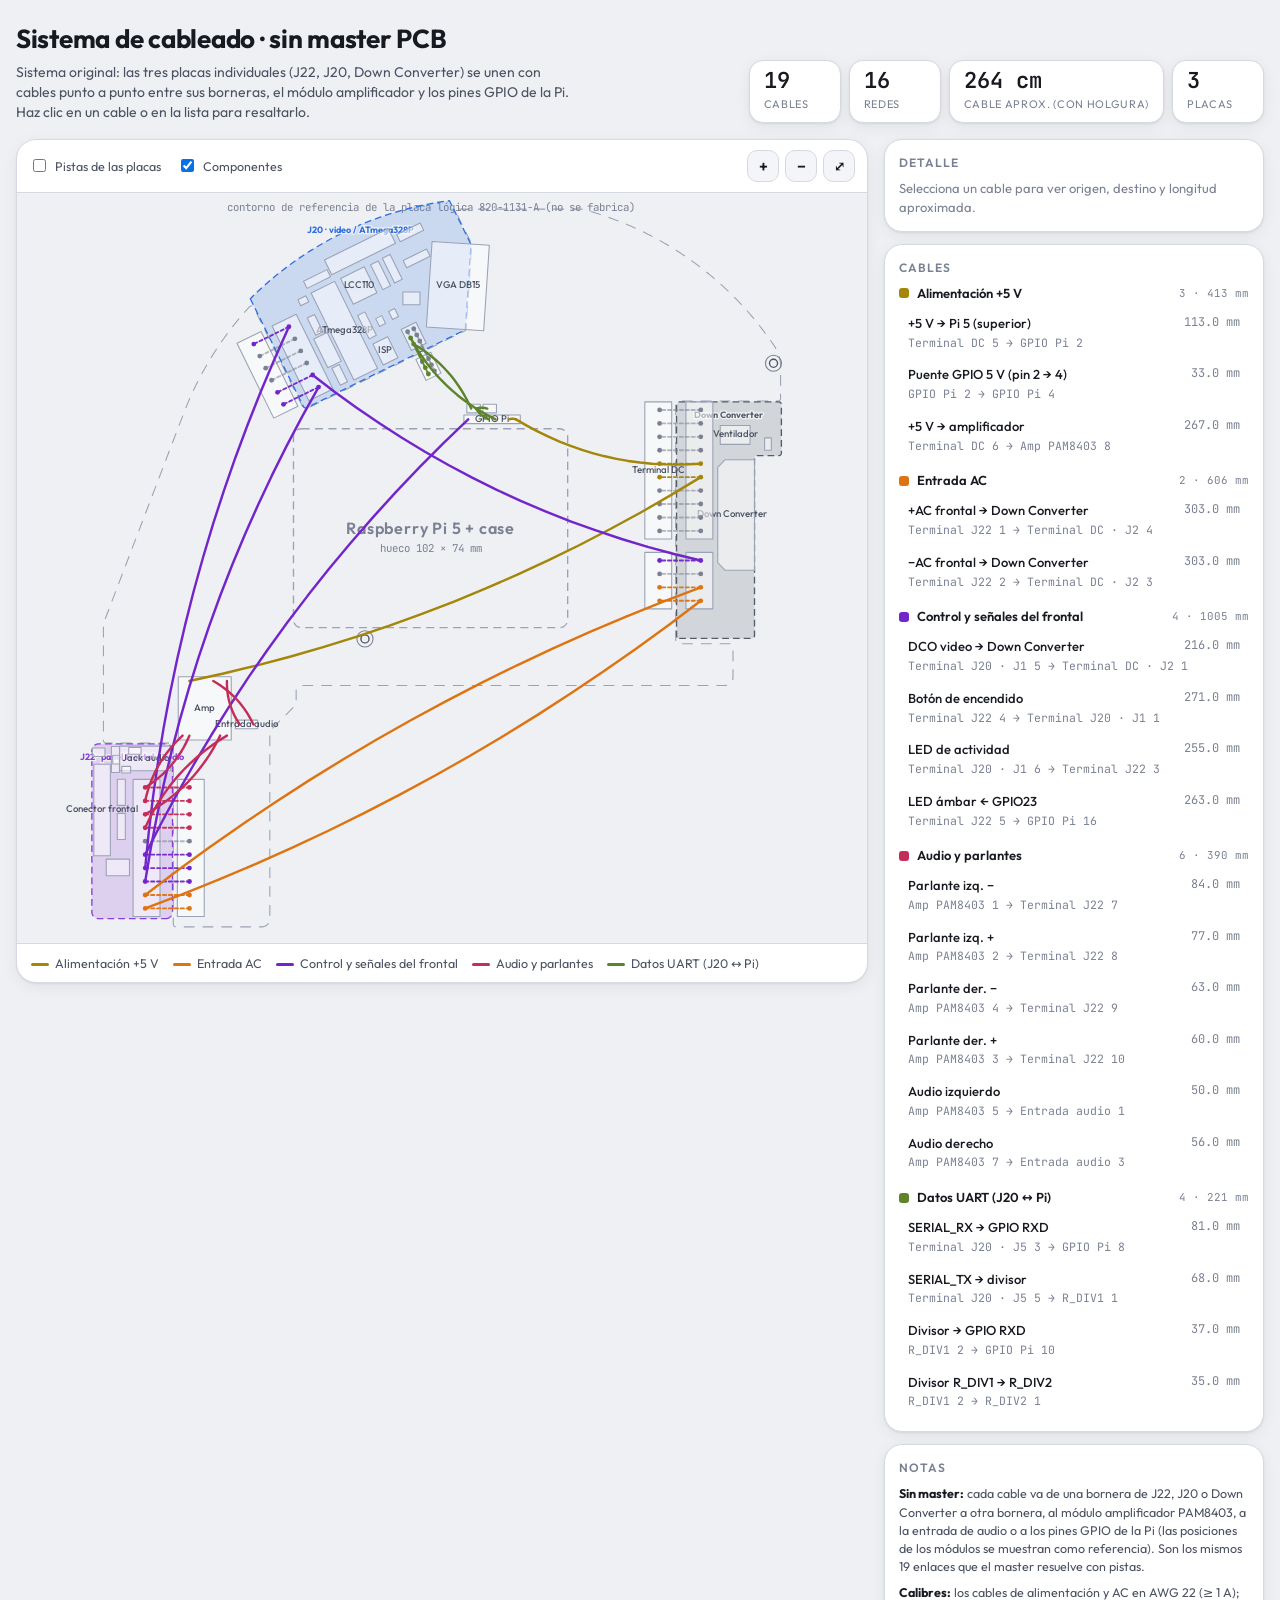
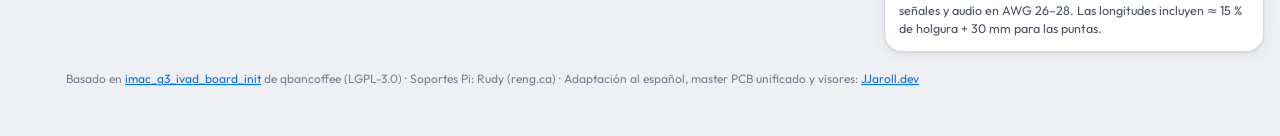
==== commit 9680c2d2: "iBOM en español de J20, J22, Down Converter y master; colores base por placa en los visores; generad" ====
--- a/visores/cableado_sin_master.html
+++ b/visores/cableado_sin_master.html
@@ -117,7 +117,7 @@
 <style>.credits{max-width:1180px;margin:0 auto;padding:18px max(16px,env(safe-area-inset-left,0px)) 28px;font-size:12px;line-height:1.5;color:var(--fg3)}.credits a{color:var(--accent)}</style>
 <footer class="credits">Basado en <a href="https://github.com/qbancoffee/imac_g3_ivad_board_init" target="_blank" rel="noopener">imac_g3_ivad_board_init</a> de qbancoffee (LGPL-3.0) · Soportes Pi: Rudy (reng.ca) · Adaptación al español, master PCB unificado y visores: <a href="https://jjaroll.dev" target="_blank" rel="noopener">JJaroll.dev</a></footer>
 <script>
-const D = {"outline":[[28.3,212.93],[28.3,212.95],[28.3,212.99],[28.3,213.02],[28.31,213.05],[28.31,213.09],[28.32,213.12],[28.32,213.15],[28.33,213.18],[28.34,213.21],[28.35,213.24],[28.36,213.28],[28.37,213.31],[28.38,213.34],[28.4,213.37],[28.41,213.4],[28.43,213.42],[28.44,213.45],[28.46,213.48],[28.48,213.51],[28.5,213.53],[28.52,213.56],[28.54,213.59],[28.56,213.61],[28.58,213.63],[28.6,213.66],[28.63,213.68],[28.65,213.7],[28.68,213.72],[28.7,213.74],[28.73,213.76],[28.76,213.78],[28.79,213.8],[28.81,213.81],[28.84,213.83],[28.87,213.84],[28.9,213.86],[28.93,213.87],[28.96,213.88],[28.99,213.89],[29.03,213.9],[29.06,213.91],[29.09,213.92],[29.12,213.92],[29.15,213.93],[29.19,213.93],[29.22,213.94],[29.25,213.94],[29.29,213.94],[29.31,213.94],[53.28,213.94],[53.31,213.94],[53.33,213.94],[53.39,213.94],[53.46,213.95],[53.52,213.97],[53.59,213.98],[53.65,214.0],[53.71,214.03],[53.77,214.06],[53.82,214.09],[53.88,214.13],[53.93,214.17],[53.98,214.21],[54.03,214.26],[54.07,214.31],[54.11,214.36],[54.14,214.41],[54.18,214.47],[54.21,214.53],[54.23,214.59],[54.25,214.65],[54.27,214.71],[54.28,214.78],[54.29,214.84],[54.29,214.91],[54.3,214.92],[54.3,214.96],[54.3,281.29],[54.3,281.31],[54.3,281.35],[54.3,281.38],[54.3,281.41],[54.31,281.45],[54.31,281.48],[54.32,281.51],[54.33,281.54],[54.33,281.57],[54.34,281.61],[54.35,281.64],[54.37,281.67],[54.38,281.7],[54.39,281.73],[54.41,281.76],[54.42,281.79],[54.44,281.81],[54.46,281.84],[54.47,281.87],[54.49,281.9],[54.51,281.92],[54.53,281.95],[54.56,281.97],[54.58,282.0],[54.6,282.02],[54.62,282.04],[54.65,282.06],[54.67,282.08],[54.7,282.1],[54.73,282.12],[54.75,282.14],[54.78,282.16],[54.81,282.17],[54.84,282.19],[54.87,282.2],[54.9,282.22],[54.93,282.23],[54.96,282.24],[54.99,282.25],[55.02,282.26],[55.05,282.27],[55.08,282.28],[55.12,282.28],[55.15,282.29],[55.18,282.29],[55.21,282.3],[55.25,282.3],[55.29,282.3],[55.3,282.3],[87.16,282.3],[87.17,282.3],[87.2,282.3],[87.2,282.3],[87.21,282.3],[87.22,282.3],[87.33,282.3],[87.34,282.3],[87.38,282.29],[87.39,282.29],[87.42,282.29],[87.43,282.29],[87.53,282.28],[87.54,282.28],[87.58,282.28],[87.59,282.27],[87.61,282.27],[87.62,282.27],[87.63,282.27],[87.64,282.27],[87.73,282.25],[87.74,282.25],[87.77,282.24],[87.78,282.24],[87.8,282.24],[87.81,282.24],[87.83,282.23],[87.84,282.23],[87.92,282.21],[87.93,282.21],[87.96,282.2],[87.97,282.2],[87.99,282.19],[88.0,282.19],[88.02,282.18],[88.03,282.18],[88.11,282.16],[88.12,282.15],[88.14,282.15],[88.15,282.14],[88.17,282.14],[88.18,282.13],[88.21,282.12],[88.21,282.12],[88.3,282.09],[88.31,282.09],[88.33,282.08],[88.33,282.08],[88.36,282.07],[88.37,282.06],[88.39,282.05],[88.4,282.05],[88.48,282.01],[88.49,282.01],[88.51,282.0],[88.51,282.0],[88.54,281.98],[88.55,281.98],[88.57,281.97],[88.57,281.97],[88.65,281.92],[88.66,281.92],[88.68,281.91],[88.69,281.9],[88.71,281.89],[88.72,281.89],[88.74,281.87],[88.74,281.87],[88.82,281.83],[88.82,281.82],[88.85,281.8],[88.86,281.8],[88.88,281.78],[88.9,281.77],[88.98,281.71],[88.99,281.71],[89.01,281.69],[89.02,281.68],[89.04,281.67],[89.04,281.67],[89.06,281.65],[89.07,281.65],[89.14,281.59],[89.14,281.58],[89.16,281.57],[89.17,281.56],[89.19,281.55],[89.19,281.54],[89.21,281.52],[89.22,281.52],[89.28,281.46],[89.29,281.45],[89.31,281.44],[89.31,281.43],[89.33,281.41],[89.34,281.41],[89.35,281.39],[89.36,281.38],[89.42,281.32],[89.42,281.31],[89.44,281.29],[89.45,281.29],[89.46,281.27],[89.47,281.26],[89.48,281.24],[89.49,281.24],[89.55,281.17],[89.55,281.16],[89.57,281.14],[89.57,281.14],[89.58,281.12],[89.59,281.11],[89.61,281.09],[89.61,281.08],[89.67,281.0],[89.68,280.99],[89.7,280.96],[89.7,280.95],[89.72,280.92],[89.73,280.92],[89.77,280.84],[89.77,280.84],[89.79,280.82],[89.79,280.81],[89.8,280.79],[89.81,280.78],[89.82,280.76],[89.82,280.75],[89.87,280.67],[89.87,280.67],[89.88,280.65],[89.88,280.64],[89.9,280.61],[89.9,280.61],[89.91,280.59],[89.91,280.58],[89.95,280.5],[89.95,280.49],[89.96,280.47],[89.97,280.46],[89.98,280.43],[89.98,280.43],[89.99,280.41],[89.99,280.4],[90.02,280.31],[90.02,280.31],[90.03,280.28],[90.04,280.27],[90.04,280.25],[90.05,280.24],[90.05,280.22],[90.06,280.21],[90.08,280.13],[90.08,280.12],[90.09,280.1],[90.09,280.09],[90.1,280.07],[90.1,280.06],[90.11,280.03],[90.11,280.02],[90.13,279.94],[90.13,279.93],[90.14,279.91],[90.14,279.9],[90.14,279.88],[90.14,279.87],[90.15,279.84],[90.15,279.83],[90.17,279.74],[90.17,279.73],[90.17,279.72],[90.17,279.71],[90.17,279.69],[90.18,279.68],[90.18,279.64],[90.18,279.63],[90.19,279.54],[90.19,279.52],[90.19,279.49],[90.19,279.48],[90.2,279.44],[90.2,279.43],[90.2,279.32],[90.2,279.32],[90.2,279.3],[90.2,279.3],[90.2,279.27],[90.2,279.26],[90.2,210.24],[90.2,210.21],[90.2,210.13],[90.21,210.06],[90.21,210.0],[90.22,209.94],[90.23,209.87],[90.25,209.8],[90.26,209.74],[90.28,209.68],[90.3,209.62],[90.32,209.56],[90.34,209.49],[90.37,209.43],[90.39,209.37],[90.42,209.32],[90.45,209.26],[90.49,209.2],[90.52,209.14],[90.56,209.09],[90.59,209.04],[90.63,208.99],[90.68,208.94],[90.72,208.89],[90.77,208.83],[90.8,208.8],[99.11,200.49],[99.12,200.48],[99.12,200.48],[99.14,200.46],[99.15,200.45],[99.22,200.37],[99.23,200.37],[99.24,200.35],[99.24,200.35],[99.26,200.33],[99.27,200.32],[99.28,200.3],[99.29,200.29],[99.35,200.22],[99.35,200.22],[99.37,200.2],[99.37,200.19],[99.39,200.17],[99.39,200.17],[99.41,200.15],[99.41,200.14],[99.46,200.07],[99.47,200.06],[99.48,200.04],[99.49,200.04],[99.5,200.01],[99.5,200.01],[99.52,199.98],[99.52,199.98],[99.57,199.9],[99.57,199.89],[99.59,199.87],[99.59,199.87],[99.6,199.85],[99.61,199.84],[99.62,199.82],[99.62,199.81],[99.67,199.73],[99.67,199.72],[99.68,199.7],[99.68,199.7],[99.7,199.67],[99.7,199.66],[99.71,199.64],[99.71,199.64],[99.75,199.55],[99.75,199.55],[99.76,199.52],[99.77,199.52],[99.77,199.5],[99.78,199.49],[99.79,199.46],[99.79,199.45],[99.82,199.37],[99.82,199.36],[99.83,199.34],[99.84,199.33],[99.84,199.31],[99.85,199.3],[99.85,199.28],[99.86,199.27],[99.88,199.18],[99.88,199.18],[99.89,199.15],[99.89,199.15],[99.9,199.12],[99.9,199.11],[99.91,199.09],[99.91,199.08],[99.93,199.0],[99.93,198.99],[99.94,198.96],[99.94,198.95],[99.94,198.93],[99.95,198.92],[99.95,198.9],[99.95,198.89],[99.97,198.8],[99.97,198.79],[99.97,198.77],[99.97,198.77],[99.97,198.74],[99.98,198.73],[99.98,198.7],[99.98,198.69],[99.99,198.6],[99.99,198.58],[99.99,198.55],[99.99,198.54],[100.0,198.5],[100.0,198.49],[100.0,198.38],[100.0,198.37],[100.0,198.36],[100.0,198.35],[100.0,198.33],[100.0,198.32],[100.0,194.52],[100.0,194.48],[100.0,194.4],[100.01,194.33],[100.01,194.27],[100.02,194.21],[100.03,194.14],[100.05,194.08],[100.06,194.01],[100.08,193.95],[100.1,193.89],[100.12,193.83],[100.14,193.76],[100.16,193.71],[100.19,193.65],[100.22,193.58],[100.25,193.53],[100.28,193.47],[100.32,193.42],[100.35,193.36],[100.39,193.31],[100.44,193.25],[100.47,193.21],[100.52,193.16],[100.57,193.11],[100.61,193.07],[100.66,193.02],[100.71,192.97],[100.75,192.94],[100.81,192.89],[100.86,192.85],[100.92,192.82],[100.97,192.78],[101.03,192.75],[101.08,192.72],[101.15,192.69],[101.21,192.66],[101.26,192.64],[101.33,192.62],[101.39,192.6],[101.45,192.58],[101.51,192.56],[101.58,192.55],[101.64,192.53],[101.71,192.52],[101.77,192.51],[101.83,192.51],[101.9,192.5],[101.98,192.5],[102.02,192.5],[259.46,192.5],[259.47,192.5],[259.5,192.5],[259.5,192.5],[259.51,192.5],[259.52,192.5],[259.63,192.5],[259.64,192.5],[259.68,192.49],[259.69,192.49],[259.72,192.49],[259.73,192.49],[259.83,192.48],[259.84,192.48],[259.88,192.48],[259.89,192.47],[259.91,192.47],[259.92,192.47],[259.93,192.47],[259.94,192.47],[260.03,192.45],[260.04,192.45],[260.07,192.44],[260.08,192.44],[260.1,192.44],[260.11,192.44],[260.13,192.43],[260.14,192.43],[260.22,192.41],[260.23,192.41],[260.26,192.4],[260.27,192.4],[260.29,192.39],[260.3,192.39],[260.32,192.38],[260.33,192.38],[260.41,192.36],[260.42,192.35],[260.44,192.35],[260.45,192.34],[260.47,192.34],[260.48,192.33],[260.51,192.32],[260.51,192.32],[260.6,192.29],[260.61,192.29],[260.63,192.28],[260.63,192.28],[260.66,192.27],[260.67,192.26],[260.69,192.25],[260.7,192.25],[260.78,192.21],[260.79,192.21],[260.81,192.2],[260.81,192.2],[260.84,192.18],[260.85,192.18],[260.87,192.17],[260.87,192.17],[260.95,192.12],[260.96,192.12],[260.98,192.11],[260.99,192.1],[261.01,192.09],[261.02,192.09],[261.04,192.07],[261.04,192.07],[261.12,192.03],[261.12,192.02],[261.15,192.0],[261.16,192.0],[261.18,191.98],[261.2,191.97],[261.28,191.91],[261.29,191.91],[261.31,191.89],[261.32,191.88],[261.34,191.87],[261.34,191.87],[261.36,191.85],[261.37,191.85],[261.44,191.79],[261.44,191.78],[261.46,191.77],[261.47,191.76],[261.49,191.75],[261.49,191.74],[261.51,191.72],[261.52,191.72],[261.58,191.66],[261.59,191.65],[261.61,191.64],[261.61,191.63],[261.63,191.61],[261.64,191.61],[261.65,191.59],[261.66,191.58],[261.72,191.52],[261.72,191.51],[261.74,191.49],[261.75,191.49],[261.76,191.47],[261.77,191.46],[261.78,191.44],[261.79,191.44],[261.85,191.37],[261.85,191.36],[261.87,191.34],[261.87,191.34],[261.88,191.32],[261.89,191.31],[261.91,191.29],[261.91,191.28],[261.97,191.2],[261.98,191.19],[262.0,191.16],[262.0,191.15],[262.02,191.12],[262.03,191.12],[262.07,191.04],[262.07,191.04],[262.09,191.02],[262.09,191.01],[262.1,190.99],[262.11,190.98],[262.12,190.96],[262.12,190.95],[262.17,190.87],[262.17,190.87],[262.18,190.85],[262.18,190.84],[262.2,190.81],[262.2,190.81],[262.21,190.79],[262.21,190.78],[262.25,190.7],[262.25,190.69],[262.26,190.67],[262.27,190.66],[262.28,190.63],[262.28,190.63],[262.29,190.61],[262.29,190.6],[262.32,190.51],[262.32,190.51],[262.33,190.48],[262.34,190.47],[262.34,190.45],[262.35,190.44],[262.35,190.42],[262.36,190.41],[262.38,190.33],[262.38,190.32],[262.39,190.3],[262.39,190.29],[262.4,190.27],[262.4,190.26],[262.41,190.23],[262.41,190.22],[262.43,190.14],[262.43,190.13],[262.44,190.11],[262.44,190.1],[262.44,190.08],[262.44,190.07],[262.45,190.04],[262.45,190.03],[262.47,189.94],[262.47,189.93],[262.47,189.92],[262.47,189.91],[262.47,189.89],[262.48,189.88],[262.48,189.84],[262.48,189.83],[262.49,189.74],[262.49,189.72],[262.49,189.69],[262.49,189.68],[262.5,189.64],[262.5,189.63],[262.5,189.52],[262.5,189.52],[262.5,189.5],[262.5,189.5],[262.5,189.47],[262.5,189.46],[262.5,178.01],[262.5,177.99],[262.5,177.95],[262.5,177.92],[262.49,177.89],[262.49,177.85],[262.48,177.82],[262.48,177.79],[262.47,177.76],[262.46,177.73],[262.45,177.69],[262.44,177.66],[262.43,177.63],[262.42,177.6],[262.4,177.57],[262.39,177.54],[262.37,177.51],[262.36,177.49],[262.34,177.46],[262.32,177.43],[262.3,177.4],[262.28,177.38],[262.26,177.35],[262.24,177.33],[262.22,177.3],[262.2,177.28],[262.17,177.26],[262.15,177.24],[262.12,177.22],[262.1,177.2],[262.07,177.18],[262.04,177.16],[262.01,177.14],[261.99,177.13],[261.96,177.11],[261.93,177.1],[261.9,177.08],[261.87,177.07],[261.84,177.06],[261.81,177.05],[261.77,177.04],[261.74,177.03],[261.71,177.02],[261.68,177.02],[261.65,177.01],[261.61,177.01],[261.58,177.0],[261.55,177.0],[261.51,177.0],[261.49,177.0],[242.22,177.0],[242.18,177.0],[242.17,177.0],[242.1,176.99],[242.04,176.99],[241.97,176.97],[241.91,176.96],[241.85,176.94],[241.79,176.91],[241.73,176.88],[241.67,176.85],[241.62,176.81],[241.57,176.77],[241.52,176.73],[241.47,176.68],[241.43,176.63],[241.39,176.58],[241.35,176.53],[241.32,176.47],[241.29,176.41],[241.26,176.35],[241.24,176.29],[241.23,176.23],[241.21,176.16],[241.21,176.1],[241.2,176.03],[241.2,176.02],[241.2,175.98],[241.2,100.0],[241.2,88.02],[241.2,88.01],[241.2,88.01],[241.2,88.0],[241.2,87.99],[241.2,87.99],[241.2,87.98],[241.2,87.97],[241.2,87.95],[241.2,87.94],[241.2,87.94],[241.2,87.91],[241.21,87.89],[241.21,87.84],[241.21,87.83],[241.22,87.78],[241.22,87.77],[241.23,87.72],[241.23,87.7],[241.25,87.66],[241.25,87.64],[241.27,87.6],[241.27,87.58],[241.29,87.54],[241.29,87.52],[241.31,87.48],[241.32,87.46],[241.34,87.42],[241.34,87.41],[241.37,87.36],[241.38,87.35],[241.4,87.31],[241.41,87.3],[241.44,87.25],[241.44,87.24],[241.47,87.2],[241.48,87.19],[241.51,87.15],[241.52,87.14],[241.56,87.11],[241.57,87.1],[241.6,87.06],[241.61,87.05],[241.65,87.02],[241.66,87.01],[241.7,86.98],[241.71,86.97],[241.75,86.94],[241.76,86.93],[241.8,86.9],[241.81,86.9],[241.86,86.87],[241.87,86.86],[241.91,86.84],[241.93,86.83],[241.97,86.81],[241.98,86.81],[242.03,86.79],[242.04,86.78],[242.09,86.77],[242.1,86.76],[242.15,86.75],[242.16,86.74],[242.21,86.73],[242.23,86.73],[242.27,86.72],[242.29,86.72],[242.34,86.71],[242.35,86.71],[242.4,86.7],[242.42,86.7],[242.45,86.7],[242.47,86.7],[242.49,86.7],[242.5,86.7],[242.51,86.7],[242.51,86.7],[242.52,86.7],[279.19,86.7],[279.21,86.7],[279.25,86.7],[279.28,86.7],[279.31,86.69],[279.35,86.69],[279.38,86.68],[279.41,86.68],[279.44,86.67],[279.47,86.66],[279.51,86.65],[279.54,86.64],[279.57,86.63],[279.6,86.62],[279.63,86.6],[279.66,86.59],[279.69,86.57],[279.71,86.56],[279.74,86.54],[279.77,86.52],[279.8,86.5],[279.82,86.48],[279.85,86.46],[279.87,86.44],[279.9,86.42],[279.92,86.4],[279.94,86.37],[279.96,86.35],[279.98,86.32],[280.0,86.3],[280.02,86.27],[280.04,86.24],[280.06,86.21],[280.07,86.19],[280.09,86.16],[280.1,86.13],[280.12,86.1],[280.13,86.07],[280.14,86.04],[280.15,86.01],[280.16,85.97],[280.17,85.94],[280.18,85.91],[280.18,85.88],[280.19,85.85],[280.19,85.81],[280.2,85.78],[280.2,85.75],[280.2,85.71],[280.2,85.69],[280.2,73.86],[280.2,73.86],[280.2,73.84],[280.2,73.83],[280.2,73.81],[280.2,73.8],[280.2,73.72],[280.2,73.72],[280.2,73.7],[280.2,73.68],[280.2,73.67],[280.2,73.61],[280.2,73.59],[280.2,73.59],[280.2,73.59],[280.19,73.55],[280.19,73.55],[280.19,73.48],[280.19,73.47],[280.19,73.45],[280.19,73.35],[280.19,73.35],[280.19,73.33],[280.19,73.32],[280.18,73.23],[280.18,73.22],[280.18,73.21],[280.18,73.19],[280.18,73.18],[280.17,73.11],[280.17,73.1],[280.17,73.06],[280.17,73.05],[280.17,72.98],[280.16,72.95],[280.16,72.95],[280.16,72.86],[280.16,72.83],[280.15,72.75],[280.15,72.74],[280.15,72.72],[280.14,72.7],[280.14,72.69],[280.14,72.61],[280.13,72.6],[280.13,72.6],[280.13,72.57],[280.13,72.56],[280.12,72.49],[280.12,72.48],[280.12,72.46],[280.12,72.46],[280.11,72.36],[280.11,72.33],[280.11,72.33],[280.1,72.24],[280.09,72.22],[280.09,72.2],[280.08,72.12],[280.08,72.11],[280.08,72.1],[280.07,72.08],[280.07,72.07],[280.06,72.01],[280.06,71.99],[280.06,71.98],[280.06,71.95],[280.05,71.94],[280.05,71.89],[280.04,71.87],[280.04,71.85],[280.04,71.83],[280.04,71.82],[280.03,71.76],[280.03,71.76],[280.02,71.73],[280.02,71.72],[280.02,71.7],[280.01,71.64],[280.01,71.64],[280.0,71.61],[280.0,71.61],[280.0,71.6],[280.0,71.59],[279.99,71.51],[279.98,71.5],[279.98,71.46],[279.98,71.45],[279.96,71.38],[279.96,71.38],[279.96,71.36],[279.94,71.26],[279.93,71.24],[279.92,71.16],[279.92,71.15],[279.91,71.13],[279.91,71.13],[279.91,71.11],[279.91,71.09],[279.89,71.02],[279.89,71.01],[279.89,71.01],[279.89,71.0],[279.88,70.98],[279.88,70.97],[279.86,70.9],[279.86,70.89],[279.86,70.87],[279.84,70.78],[279.84,70.77],[279.83,70.75],[279.81,70.67],[279.81,70.67],[279.81,70.65],[279.8,70.64],[279.8,70.63],[279.8,70.61],[279.78,70.55],[279.78,70.54],[279.77,70.52],[279.77,70.52],[279.77,70.52],[279.77,70.5],[279.75,70.42],[279.74,70.41],[279.74,70.39],[279.74,70.39],[279.72,70.3],[279.71,70.29],[279.71,70.27],[279.71,70.27],[279.68,70.18],[279.68,70.17],[279.68,70.15],[279.67,70.15],[279.65,70.07],[279.65,70.06],[279.65,70.05],[279.64,70.04],[279.64,70.04],[279.64,70.03],[279.62,69.95],[279.62,69.95],[279.61,69.93],[279.61,69.91],[279.6,69.9],[279.58,69.83],[279.58,69.82],[279.57,69.81],[279.57,69.8],[279.57,69.8],[279.57,69.79],[279.55,69.72],[279.55,69.72],[279.54,69.7],[279.54,69.69],[279.53,69.67],[279.53,69.66],[279.5,69.58],[279.5,69.58],[279.5,69.57],[279.49,69.55],[279.47,69.47],[279.46,69.46],[279.46,69.45],[279.45,69.43],[279.45,69.42],[279.42,69.35],[279.42,69.34],[279.42,69.33],[279.41,69.32],[279.38,69.24],[279.38,69.23],[279.37,69.21],[279.35,69.13],[279.34,69.13],[279.33,69.1],[279.33,69.09],[279.32,69.08],[279.3,69.01],[279.29,69.0],[279.29,68.99],[279.28,68.96],[279.28,68.96],[279.25,68.89],[279.25,68.88],[279.24,68.86],[279.24,68.86],[279.21,68.77],[279.2,68.76],[279.2,68.75],[279.19,68.74],[279.16,68.66],[279.16,68.65],[279.15,68.63],[279.15,68.62],[279.12,68.55],[279.11,68.54],[279.11,68.53],[279.1,68.5],[279.1,68.5],[279.07,68.43],[279.06,68.42],[279.05,68.4],[279.02,68.32],[279.01,68.31],[279.01,68.3],[279.0,68.28],[279.0,68.27],[278.97,68.2],[278.96,68.19],[278.95,68.17],[278.91,68.09],[278.91,68.08],[278.9,68.07],[278.86,67.98],[278.86,67.97],[278.85,67.96],[278.85,67.94],[278.81,67.87],[278.8,67.85],[278.8,67.84],[278.8,67.84],[278.76,67.76],[278.75,67.75],[278.75,67.74],[278.73,67.71],[278.73,67.7],[278.7,67.64],[278.7,67.64],[278.69,67.62],[278.68,67.61],[278.64,67.53],[278.64,67.53],[278.64,67.52],[278.63,67.51],[278.62,67.49],[278.62,67.49],[278.59,67.42],[278.58,67.42],[278.57,67.4],[278.57,67.39],[278.53,67.32],[278.53,67.31],[278.52,67.3],[278.5,67.27],[278.5,67.26],[278.47,67.21],[278.46,67.2],[278.46,67.18],[278.45,67.18],[278.41,67.1],[278.4,67.09],[278.39,67.07],[278.35,66.98],[278.34,66.97],[278.33,66.96],[278.29,66.89],[278.28,66.87],[278.27,66.86],[278.27,66.85],[278.23,66.79],[278.23,66.78],[278.22,66.77],[278.21,66.76],[278.21,66.75],[278.2,66.73],[278.17,66.68],[278.16,66.67],[278.15,66.65],[278.15,66.65],[278.14,66.64],[278.14,66.63],[278.09,66.56],[278.09,66.56],[278.08,66.55],[278.07,66.53],[278.03,66.46],[278.01,66.44],[278.01,66.43],[277.97,66.36],[277.96,66.35],[277.94,66.32],[277.93,66.31],[277.9,66.26],[277.89,66.24],[277.88,66.23],[277.87,66.22],[277.83,66.15],[277.82,66.14],[277.81,66.12],[277.81,66.12],[277.22,65.25],[277.21,65.25],[277.2,65.23],[277.2,65.22],[277.2,65.22],[277.19,65.21],[276.59,64.35],[276.58,64.34],[276.57,64.32],[276.57,64.32],[275.96,63.46],[275.95,63.45],[275.95,63.44],[275.94,63.42],[275.93,63.41],[275.32,62.57],[275.3,62.54],[274.68,61.69],[274.67,61.68],[274.67,61.67],[274.65,61.65],[274.65,61.65],[274.02,60.81],[274.02,60.8],[274.0,60.78],[274.0,60.78],[273.36,59.94],[273.35,59.92],[273.34,59.91],[272.7,59.08],[272.69,59.07],[272.68,59.06],[272.67,59.04],[272.02,58.22],[272.01,58.21],[272.01,58.2],[271.99,58.18],[271.99,58.18],[271.33,57.36],[271.32,57.34],[270.65,56.52],[270.65,56.52],[270.64,56.51],[270.63,56.5],[270.63,56.5],[270.62,56.49],[269.95,55.68],[269.94,55.67],[269.93,55.65],[269.93,55.65],[269.24,54.84],[269.22,54.82],[268.54,54.03],[268.54,54.03],[268.52,54.01],[268.52,54.0],[268.51,53.99],[268.49,53.98],[267.81,53.2],[267.8,53.19],[267.8,53.18],[267.78,53.16],[267.78,53.16],[267.09,52.38],[267.08,52.38],[267.05,52.35],[267.05,52.34],[266.35,51.58],[266.35,51.57],[266.34,51.56],[266.33,51.56],[266.33,51.55],[266.32,51.54],[265.61,50.77],[265.6,50.76],[265.59,50.75],[265.58,50.74],[265.57,50.73],[264.86,49.97],[264.84,49.95],[264.11,49.19],[264.1,49.18],[264.09,49.17],[264.09,49.17],[264.09,49.17],[264.08,49.16],[263.34,48.4],[263.33,48.39],[263.32,48.38],[263.32,48.38],[262.57,47.63],[262.57,47.62],[262.56,47.62],[262.56,47.62],[262.56,47.61],[262.54,47.59],[262.53,47.59],[261.79,46.86],[261.79,46.85],[261.78,46.84],[261.77,46.83],[261.02,46.1],[261.0,46.09],[260.99,46.07],[260.99,46.07],[260.22,45.34],[260.2,45.32],[259.42,44.59],[259.42,44.59],[259.41,44.57],[259.4,44.57],[258.63,43.85],[258.62,43.84],[258.61,43.84],[258.59,43.82],[258.59,43.82],[257.81,43.11],[257.81,43.11],[257.79,43.09],[257.01,42.39],[257.0,42.39],[256.99,42.38],[256.98,42.37],[256.98,42.37],[256.97,42.36],[256.18,41.67],[256.17,41.66],[256.16,41.65],[256.15,41.65],[255.35,40.96],[255.34,40.95],[255.33,40.94],[255.32,40.93],[255.31,40.92],[254.51,40.25],[254.51,40.24],[254.5,40.23],[254.49,40.23],[253.68,39.55],[253.67,39.55],[253.66,39.54],[253.65,39.52],[253.64,39.52],[252.84,38.87],[252.84,38.86],[252.82,38.85],[252.82,38.85],[252.81,38.84],[252.79,38.83],[251.97,38.17],[251.96,38.16],[251.95,38.16],[251.12,37.5],[251.11,37.49],[251.1,37.48],[251.09,37.48],[250.26,36.83],[250.25,36.83],[250.23,36.81],[249.39,36.18],[249.39,36.17],[249.37,36.16],[249.37,36.16],[249.37,36.16],[249.36,36.15],[248.51,35.52],[248.5,35.51],[248.49,35.51],[248.48,35.5],[248.47,35.49],[247.63,34.88],[247.62,34.87],[247.61,34.86],[247.59,34.85],[247.59,34.84],[246.74,34.23],[246.72,34.22],[245.85,33.61],[245.84,33.6],[245.83,33.59],[245.82,33.59],[244.95,32.99],[244.92,32.97],[244.05,32.37],[244.04,32.37],[244.01,32.35],[244.0,32.34],[243.15,31.77],[243.13,31.76],[243.12,31.75],[243.1,31.74],[243.09,31.73],[242.22,31.17],[242.21,31.16],[242.2,31.15],[242.2,31.15],[241.3,30.58],[241.28,30.56],[240.38,29.99],[240.37,29.99],[240.36,29.98],[240.35,29.98],[239.45,29.42],[239.44,29.42],[239.43,29.41],[239.41,29.4],[239.41,29.4],[238.53,28.86],[238.52,28.86],[238.5,28.85],[238.49,28.84],[238.48,28.83],[237.58,28.3],[237.57,28.3],[237.56,28.29],[237.53,28.27],[237.53,28.27],[236.63,27.75],[236.62,27.75],[236.61,27.74],[236.6,27.73],[235.68,27.21],[235.66,27.2],[234.73,26.68],[234.72,26.67],[234.71,26.67],[234.7,26.66],[233.77,26.15],[233.76,26.15],[233.75,26.14],[233.73,26.13],[233.73,26.13],[232.81,25.64],[232.8,25.63],[232.78,25.62],[232.78,25.62],[231.83,25.13],[231.81,25.12],[231.81,25.11],[230.87,24.63],[230.86,24.63],[230.85,24.62],[230.83,24.61],[229.9,24.15],[229.9,24.14],[229.88,24.14],[229.87,24.13],[229.86,24.13],[229.85,24.12],[228.91,23.66],[228.9,23.66],[228.88,23.65],[228.88,23.65],[227.93,23.19],[227.91,23.18],[227.9,23.18],[227.9,23.17],[226.94,22.72],[226.93,22.72],[226.91,22.71],[225.94,22.27],[225.92,22.26],[225.91,22.25],[224.95,21.82],[224.94,21.82],[224.93,21.81],[224.91,21.8],[223.95,21.38],[223.94,21.38],[223.93,21.38],[223.91,21.36],[223.9,21.36],[222.95,20.96],[222.94,20.95],[222.9,20.93],[222.89,20.93],[221.93,20.53],[221.91,20.52],[221.9,20.52],[220.92,20.12],[220.92,20.12],[220.9,20.11],[220.89,20.11],[219.92,19.72],[219.91,19.72],[219.89,19.71],[219.88,19.71],[219.86,19.7],[218.89,19.33],[218.89,19.33],[218.87,19.32],[218.87,19.32],[218.87,19.32],[218.85,19.31],[217.86,18.94],[217.84,18.93],[217.83,18.93],[216.84,18.56],[216.81,18.55],[215.81,18.2],[215.8,18.19],[215.79,18.19],[215.77,18.18],[215.76,18.18],[214.78,17.84],[214.78,17.84],[214.76,17.83],[214.76,17.83],[214.76,17.83],[214.74,17.83],[213.75,17.49],[213.73,17.49],[213.72,17.48],[213.71,17.48],[212.7,17.15],[212.7,17.15],[212.68,17.14],[211.66,16.82],[211.66,16.82],[211.64,16.81],[211.63,16.81],[210.62,16.5],[210.61,16.5],[210.6,16.49],[210.58,16.49],[209.58,16.19],[209.56,16.18],[209.55,16.18],[209.54,16.18],[208.53,15.89],[208.52,15.88],[208.5,15.88],[208.48,15.87],[208.47,15.87],[207.47,15.59],[207.46,15.59],[207.44,15.58],[206.8,15.41],[206.79,15.41],[206.77,15.4],[206.76,15.4],[206.64,15.37],[206.63,15.37],[206.6,15.36],[206.59,15.36],[206.57,15.36],[206.56,15.36],[206.54,15.35],[206.53,15.35],[206.45,15.34],[206.44,15.33],[206.4,15.33],[206.39,15.33],[206.37,15.32],[206.36,15.32],[206.35,15.32],[206.34,15.32],[206.24,15.31],[206.23,15.31],[206.22,15.31],[206.21,15.31],[206.19,15.31],[206.18,15.31],[206.14,15.3],[206.13,15.3],[206.02,15.3],[206.01,15.3],[206.0,15.3],[205.99,15.3],[205.97,15.3],[205.96,15.3],[160.51,15.3],[160.5,15.3],[160.46,15.3],[160.42,15.3],[160.39,15.31],[160.36,15.31],[160.33,15.32],[160.29,15.32],[160.26,15.33],[160.23,15.34],[160.2,15.35],[160.17,15.36],[160.14,15.37],[160.11,15.38],[160.08,15.4],[160.05,15.41],[160.02,15.43],[159.99,15.44],[159.96,15.46],[159.94,15.48],[159.91,15.5],[159.88,15.52],[159.86,15.54],[159.83,15.56],[159.81,15.58],[159.79,15.6],[159.76,15.63],[159.74,15.65],[159.72,15.68],[159.7,15.7],[159.68,15.73],[159.67,15.76],[159.65,15.79],[159.63,15.81],[159.62,15.84],[159.6,15.87],[159.59,15.9],[159.58,15.93],[159.56,15.96],[159.55,15.99],[159.54,16.02],[159.54,16.06],[159.53,16.09],[159.52,16.12],[159.52,16.15],[159.51,16.19],[159.51,16.22],[159.51,16.25],[159.51,16.28],[159.51,16.32],[159.51,16.35],[159.51,16.38],[159.51,16.41],[159.52,16.45],[159.52,16.48],[159.53,16.51],[159.54,16.54],[159.54,16.57],[159.55,16.61],[159.56,16.64],[159.57,16.67],[159.59,16.7],[159.6,16.73],[159.61,16.75],[165.21,28.12],[165.22,28.15],[165.23,28.16],[165.25,28.22],[165.27,28.29],[165.29,28.35],[165.3,28.41],[165.31,28.48],[165.32,28.54],[165.32,28.61],[165.31,28.63],[165.31,28.66],[163.26,59.79],[163.26,59.82],[163.26,59.84],[163.25,59.9],[163.24,59.97],[163.22,60.03],[163.2,60.09],[163.17,60.15],[163.14,60.21],[163.11,60.27],[163.07,60.32],[163.03,60.37],[162.99,60.42],[162.94,60.47],[162.9,60.51],[162.84,60.55],[162.79,60.59],[162.73,60.62],[162.72,60.63],[162.69,60.64],[104.17,89.44],[104.16,89.44],[104.15,89.45],[104.14,89.45],[104.13,89.46],[104.11,89.47],[104.09,89.47],[104.04,89.49],[104.03,89.5],[103.98,89.51],[103.97,89.52],[103.92,89.53],[103.91,89.53],[103.86,89.55],[103.85,89.55],[103.8,89.56],[103.78,89.56],[103.74,89.57],[103.72,89.57],[103.67,89.57],[103.66,89.57],[103.61,89.58],[103.59,89.58],[103.54,89.58],[103.53,89.57],[103.48,89.57],[103.47,89.57],[103.42,89.57],[103.4,89.56],[103.35,89.56],[103.34,89.55],[103.29,89.54],[103.28,89.54],[103.23,89.53],[103.22,89.52],[103.17,89.51],[103.16,89.5],[103.11,89.49],[103.1,89.48],[103.05,89.46],[103.04,89.46],[102.99,89.43],[102.98,89.43],[102.94,89.4],[102.92,89.4],[102.88,89.37],[102.87,89.36],[102.83,89.33],[102.82,89.33],[102.78,89.3],[102.77,89.29],[102.73,89.26],[102.72,89.25],[102.68,89.21],[102.67,89.2],[102.64,89.17],[102.63,89.16],[102.6,89.12],[102.59,89.11],[102.56,89.07],[102.55,89.06],[102.52,89.02],[102.51,89.01],[102.48,88.96],[102.47,88.95],[102.45,88.91],[102.44,88.89],[102.43,88.87],[102.43,88.87],[102.42,88.86],[102.42,88.85],[102.41,88.84],[84.23,51.89],[84.22,51.88],[84.21,51.84],[84.19,51.81],[84.17,51.78],[84.15,51.76],[84.14,51.73],[84.12,51.71],[84.1,51.68],[84.07,51.66],[84.05,51.63],[84.03,51.61],[84.01,51.59],[83.98,51.57],[83.96,51.54],[83.93,51.52],[83.9,51.51],[83.88,51.49],[83.85,51.47],[83.82,51.45],[83.79,51.44],[83.76,51.42],[83.73,51.41],[83.7,51.4],[83.67,51.39],[83.64,51.38],[83.61,51.37],[83.58,51.36],[83.55,51.35],[83.52,51.34],[83.49,51.34],[83.45,51.33],[83.42,51.33],[83.39,51.33],[83.36,51.33],[83.32,51.32],[83.29,51.33],[83.26,51.33],[83.23,51.33],[83.2,51.33],[83.16,51.34],[83.13,51.34],[83.1,51.35],[83.07,51.36],[83.04,51.37],[83.01,51.38],[82.98,51.39],[82.95,51.4],[82.92,51.42],[82.89,51.43],[82.86,51.44],[82.83,51.46],[82.8,51.48],[82.77,51.49],[82.75,51.51],[82.72,51.53],[82.7,51.55],[82.67,51.57],[82.65,51.59],[82.62,51.62],[82.6,51.65],[82.59,51.66],[81.97,52.34],[81.96,52.35],[81.95,52.36],[81.94,52.37],[81.93,52.38],[81.24,53.16],[81.23,53.16],[81.22,53.17],[81.21,53.18],[80.52,53.98],[80.51,53.98],[80.5,53.99],[80.49,54.01],[79.8,54.8],[79.78,54.83],[79.1,55.64],[79.09,55.64],[79.08,55.66],[79.08,55.67],[78.4,56.48],[78.39,56.48],[78.39,56.49],[78.37,56.51],[78.37,56.51],[77.71,57.32],[77.7,57.33],[77.69,57.35],[77.69,57.35],[77.02,58.18],[77.01,58.2],[77.0,58.2],[76.35,59.03],[76.34,59.04],[76.34,59.05],[76.33,59.06],[75.68,59.89],[75.68,59.9],[75.67,59.91],[75.66,59.93],[75.65,59.94],[75.02,60.77],[75.02,60.77],[75.0,60.79],[75.0,60.8],[74.37,61.64],[74.36,61.65],[74.35,61.66],[74.34,61.67],[73.72,62.52],[73.71,62.53],[73.7,62.55],[73.7,62.55],[73.08,63.41],[73.07,63.43],[72.46,64.3],[72.45,64.31],[72.44,64.33],[72.43,64.33],[71.83,65.2],[71.83,65.21],[71.81,65.23],[71.21,66.11],[71.21,66.11],[71.2,66.13],[71.2,66.13],[70.61,67.01],[70.61,67.01],[70.6,67.02],[70.6,67.03],[70.6,67.03],[70.59,67.04],[70.01,67.92],[70.01,67.94],[70.0,67.95],[69.99,67.95],[69.42,68.85],[69.41,68.87],[68.84,69.77],[68.84,69.77],[68.83,69.79],[68.82,69.8],[68.27,70.7],[68.25,70.73],[67.7,71.63],[67.7,71.64],[67.69,71.64],[67.69,71.64],[67.69,71.65],[67.68,71.67],[67.67,71.68],[67.14,72.57],[67.14,72.57],[67.13,72.58],[67.13,72.59],[67.13,72.59],[67.12,72.6],[66.59,73.51],[66.59,73.53],[66.58,73.54],[66.57,73.54],[66.05,74.47],[66.04,74.49],[65.52,75.42],[65.51,75.42],[65.51,75.44],[65.5,75.45],[65.0,76.37],[64.99,76.39],[64.98,76.4],[64.98,76.41],[64.48,77.33],[64.48,77.34],[64.47,77.35],[64.46,77.37],[64.46,77.38],[63.97,78.3],[63.97,78.31],[63.96,78.32],[63.95,78.35],[63.94,78.36],[63.47,79.28],[63.47,79.29],[63.46,79.31],[63.46,79.31],[62.98,80.26],[62.97,80.28],[62.96,80.29],[62.5,81.23],[62.49,81.24],[62.48,81.26],[62.48,81.26],[62.03,82.21],[62.02,82.23],[62.01,82.24],[62.01,82.25],[61.56,83.21],[61.56,83.22],[61.55,83.24],[61.1,84.2],[61.09,84.22],[61.09,84.23],[60.66,85.2],[60.65,85.2],[60.65,85.22],[60.64,85.23],[60.22,86.19],[60.22,86.21],[60.21,86.21],[60.2,86.24],[60.2,86.24],[59.79,87.2],[59.78,87.21],[59.78,87.23],[59.37,88.22],[59.36,88.23],[59.35,88.24],[58.96,89.22],[58.94,89.25],[58.55,90.23],[58.55,90.24],[58.55,90.25],[58.54,90.28],[58.53,90.28],[58.16,91.26],[28.37,169.29],[28.36,169.31],[28.35,169.34],[28.34,169.37],[28.33,169.4],[28.33,169.43],[28.32,169.46],[28.31,169.49],[28.31,169.52],[28.31,169.55],[28.3,169.58],[28.3,169.61],[28.3,169.65],[28.3,169.66]],"pockets":[],"cut":{"cx":150.0,"cy":134.0,"w":102.0,"h":74.0,"r":3.0},"case":{"w":98.0,"h":70.0},"pi":{"cx":150.0,"cy":134.0,"w":85.0,"h":56.0},"screws":[{"ref":"H_BASE_A","x":277.57,"y":72.64,"d":3.0},{"ref":"H_BASE_B","x":125.59,"y":175.17,"d":3.0}],"nets":["","/+AC","/-AC","/LPIACT:L1_LP","/POWER_BUTTON","/PI_GPIO23_AMBER","GND","/-LEFT_SPEAKER","/+LEFT_SPEAKER","/-RIGHT_SPEAKER","/+RIGHT_SPEAKER","/LINE_SENSE","/-10V","/PROT","/DCO","/COMPUTER_SDA","/COMPUTER_SCL","/SERIAL_RX","/PB0","/SERIAL_TX","/PB1","/+12V","/+5V","/+3.3V","/+8V_STANDBY_+12V_ON","/+15V_STANDBY_+24V_ON","/PT","/AUDIO_L","/AUDIO_R","/PI_RXD","/+AMBER_LED","/MICROPHONE_POWER","Net-(J22_C1-Pad1)","/+GREEN_LED","/HEADPHONE_2_RIGHT","/HEADPHONE_2_LEFT","/HEADPHONE_2_SENSE","/HEADPHONE_1_SENSE","/HEADPHONE_1_RIGHT","/HEADPHONE_1_LEFT","Net-(J22_C1-Pad2)","Net-(J22_JP1-Pad1)","/+MICROPHONE","Net-(J22_J1-Pad12)","Net-(J22_J1-Pad21)","Net-(J22_J1-Pad22)","/~{RESET}","Net-(J20_U1-Pad4)","/IVAD_SDA","Net-(J20_D1-Pad1)","Net-(J20_C1-Pad2)","Net-(J20_C2-Pad1)","/IVAD_SCL","Net-(J20_U1-Pad12)","Net-(J20_U1-Pad13)","Net-(J20_JP3-Pad1)","/MOSI","/MISO","/SCK","Net-(J20_U1-Pad21)","Net-(J20_U1-Pad23)","Net-(J20_U1-Pad24)","Net-(J20_U1-Pad25)","Net-(J20_U1-Pad26)","Net-(J20_R4-Pad2)","Net-(J20_U2-Pad1)","Net-(J20_U2-Pad4)","/5V_TRICKLE","Net-(J20_J4-Pad12)","Net-(J20_J4-Pad15)","/COMPUTER_5V","/RED","/GREEN","/BLUE","Net-(J20_J4-Pad4)","Net-(J20_J4-Pad11)","/H_SYNC","/V_SYNC","Net-(DC_JP1-Pad2)","/TACHO","/PWM"],"segs":[[0,60.28,211.16,60.25,211.5,0.8,10,1],[0,60.25,211.5,60.25,230.25,0.8,10,1],[0,60.25,230.25,60.3,230.43,0.8,10,1],[0,57.74,211.16,58.0,211.5,0.8,9,1],[0,58.0,211.5,59.0,212.5,0.8,9,1],[0,59.0,212.5,59.0,228.5,0.8,9,1],[0,59.0,228.5,58.0,229.5,0.8,9,1],[0,58.0,229.5,58.0,233.25,0.8,9,1],[0,58.0,233.25,60.0,235.25,0.8,9,1],[0,60.0,235.25,60.3,235.43,0.8,9,1],[0,71.72,211.16,71.5,211.5,0.8,8,1],[0,71.5,211.5,61.5,221.5,0.8,8,1],[0,61.5,221.5,61.5,228.5,0.8,8,1],[0,61.5,228.5,62.25,229.25,0.8,8,1],[0,62.25,229.25,62.25,238.5,0.8,8,1],[0,62.25,238.5,60.5,240.25,0.8,8,1],[0,60.5,240.25,60.3,240.43,0.8,8,1],[0,74.25,211.16,74.0,211.5,0.8,7,1],[0,74.0,211.5,62.75,222.75,0.8,7,1],[0,62.75,222.75,62.75,227.75,0.8,7,1],[0,62.75,227.75,63.5,228.5,0.8,7,1],[0,63.5,228.5,63.5,242.25,0.8,7,1],[0,63.5,242.25,60.5,245.25,0.8,7,1],[0,60.5,245.25,60.3,245.43,0.8,7,1],[0,74.25,190.84,74.5,191.0,0.4,27,1],[0,74.5,191.0,79.0,195.5,0.4,27,1],[0,79.0,195.5,79.0,207.0,0.4,27,1],[1,69.17,190.84,69.5,191.0,0.4,28,1],[1,69.5,191.0,84.0,205.5,0.4,28,1],[1,84.0,205.5,84.0,206.75,0.4,28,1],[1,84.0,206.75,84.08,207.0,0.4,28,1],[0,235.2,110.0,235.0,109.75,3.0,22,1],[0,235.0,109.75,218.75,93.5,3.0,22,1],[0,218.75,93.5,181.78,93.5,3.0,22,1],[1,235.2,110.0,235.0,109.75,3.0,22,1],[1,235.0,109.75,218.75,93.5,3.0,22,1],[1,218.75,93.5,181.78,93.5,3.0,22,1],[0,181.78,93.5,179.24,93.5,1.0,22,1],[0,235.2,115.0,235.0,115.25,1.0,22,1],[0,235.0,115.25,202.25,148.0,1.0,22,1],[0,202.25,148.0,202.25,171.75,1.0,22,1],[0,202.25,171.75,183.25,190.75,1.0,22,1],[0,183.25,190.75,77.0,190.75,1.0,22,1],[0,77.0,190.75,75.25,189.0,1.0,22,1],[0,75.25,189.0,62.0,189.0,1.0,22,1],[0,62.0,189.0,60.5,190.5,1.0,22,1],[0,60.5,190.5,60.28,190.84,1.0,22,1],[1,60.3,275.43,60.5,275.25,0.5,1,1],[1,60.5,275.25,89.25,246.5,0.5,1,1],[1,89.25,246.5,89.25,209.0,0.5,1,1],[1,89.25,209.0,89.75,208.5,0.5,1,1],[1,89.75,208.5,89.75,208.25,0.5,1,1],[1,89.75,208.25,98.75,199.25,0.5,1,1],[1,98.75,199.25,98.75,193.75,0.5,1,1],[1,98.75,193.75,99.25,193.25,0.5,1,1],[1,99.25,193.25,99.25,193.0,0.5,1,1],[1,99.25,193.0,115.5,176.75,0.5,1,1],[1,115.5,176.75,122.0,176.75,0.5,1,1],[1,122.0,176.75,123.75,178.5,0.5,1,1],[1,123.75,178.5,124.5,178.5,0.5,1,1],[1,124.5,178.5,124.75,178.75,0.5,1,1],[1,124.75,178.75,217.5,178.75,0.5,1,1],[1,217.5,178.75,235.0,161.25,0.5,1,1],[1,235.0,161.25,235.2,161.0,0.5,1,1],[1,60.3,270.43,60.5,270.25,0.5,2,1],[1,60.5,270.25,88.25,242.5,0.5,2,1],[1,88.25,242.5,88.25,208.25,0.5,2,1],[1,88.25,208.25,89.0,207.5,0.5,2,1],[1,89.0,207.5,89.0,207.25,0.5,2,1],[1,89.0,207.25,97.75,198.5,0.5,2,1],[1,97.75,198.5,97.75,193.0,0.5,2,1],[1,97.75,193.0,98.5,192.25,0.5,2,1],[1,98.5,192.25,98.5,192.0,0.5,2,1],[1,98.5,192.0,114.25,176.25,0.5,2,1],[0,114.25,176.25,121.5,176.25,0.5,2,1],[0,121.5,176.25,123.75,178.5,0.5,2,1],[0,123.75,178.5,124.5,178.5,0.5,2,1],[0,124.5,178.5,124.75,178.75,0.5,2,1],[0,124.75,178.75,193.25,178.75,0.5,2,1],[0,193.25,178.75,199.75,172.25,0.5,2,1],[1,199.75,172.25,200.0,172.0,0.5,2,1],[1,200.0,172.0,219.25,172.0,0.5,2,1],[1,219.25,172.0,235.0,156.25,0.5,2,1],[1,235.0,156.25,235.2,156.0,0.5,2,1],[0,93.07,83.44,93.25,83.75,0.5,14,1],[0,93.25,83.75,95.5,86.0,0.5,14,1],[0,95.5,86.0,98.25,86.0,0.5,14,1],[0,98.25,86.0,100.25,88.0,0.5,14,1],[0,100.25,88.0,100.25,89.0,0.5,14,1],[0,100.25,89.0,101.0,89.75,0.5,14,1],[0,101.0,89.75,101.0,90.0,0.5,14,1],[0,101.0,90.0,107.0,96.0,0.5,14,1],[0,107.0,96.0,201.5,96.0,0.5,14,1],[0,201.5,96.0,220.0,114.5,0.5,14,1],[0,220.0,114.5,220.0,128.5,0.5,14,1],[1,220.0,128.5,235.25,143.75,0.5,14,1],[1,235.25,143.75,235.25,145.75,0.5,14,1],[1,235.25,145.75,235.2,146.0,0.5,14,1],[0,60.3,260.43,60.5,260.25,0.4,4,1],[0,60.5,260.25,84.25,236.5,0.4,4,1],[0,84.25,236.5,84.25,209.0,0.4,4,1],[0,84.25,209.0,85.5,207.75,0.4,4,1],[0,85.5,207.75,85.5,193.25,0.4,4,1],[0,85.5,193.25,84.25,192.0,0.4,4,1],[1,84.25,192.0,84.25,65.75,0.4,4,1],[1,84.25,65.75,84.24,65.49,0.4,4,1],[0,95.28,87.93,95.0,88.25,0.4,3,1],[0,95.0,88.25,60.25,123.0,0.4,3,1],[0,60.25,123.0,60.25,185.75,0.4,3,1],[0,60.25,185.75,56.25,189.75,0.4,3,1],[0,56.25,189.75,56.25,261.5,0.4,3,1],[0,56.25,261.5,60.0,265.25,0.4,3,1],[0,60.0,265.25,60.3,265.43,0.4,3,1],[1,60.3,255.43,60.5,255.25,0.4,5,1],[1,60.5,255.25,87.5,228.25,0.4,5,1],[1,87.5,228.25,87.5,114.5,0.4,5,1],[1,87.5,114.5,98.0,104.0,0.4,5,1],[1,98.0,104.0,98.0,96.5,0.4,5,1],[1,98.0,96.5,101.0,93.5,0.4,5,1],[1,101.0,93.5,164.0,93.5,0.4,5,1],[0,148.06,74.35,148.0,74.5,0.4,17,1],[0,148.0,74.5,148.0,75.5,0.4,17,1],[0,148.0,75.5,147.75,75.75,0.4,17,1],[0,147.75,75.75,147.75,77.5,0.4,17,1],[0,147.75,77.5,162.25,92.0,0.4,17,1],[0,162.25,92.0,172.75,92.0,0.4,17,1],[0,172.75,92.0,174.0,93.25,0.4,17,1],[0,174.0,93.25,174.16,93.5,0.4,17,1],[0,149.18,76.63,149.5,77.0,0.4,19,1],[0,149.5,77.0,162.0,89.5,0.4,19,1],[0,162.0,89.5,165.09,89.5,0.4,19,1],[0,166.91,89.5,167.25,89.75,0.4,29,1],[0,167.25,89.75,168.5,91.0,0.4,29,1],[0,168.5,91.0,169.0,91.0,0.4,29,1],[1,169.0,91.0,171.25,93.25,0.4,29,1],[1,171.25,93.25,171.62,93.5,0.4,29,1],[0,166.91,89.5,171.09,89.5,0.4,29,1],[0,235.2,110.0,235.2,115.0,1.0,22,1],[1,235.2,110.0,235.2,115.0,1.0,22,1]],"vias":[[114.25,176.25,0.8,0.4,2],[199.75,172.25,0.8,0.4,2],[220.0,128.5,0.8,0.4,14],[84.25,192.0,0.8,0.4,4],[169.0,91.0,0.8,0.4,29],[30.0,174.0,0.8,0.4,6],[30.0,198.0,0.8,0.4,6],[42.0,150.0,0.8,0.4,6],[36.0,162.0,0.8,0.4,6],[42.0,174.0,0.8,0.4,6],[36.0,186.0,0.8,0.4,6],[42.0,198.0,0.8,0.4,6],[36.0,210.0,0.8,0.4,6],[54.0,126.0,0.8,0.4,6],[48.0,138.0,0.8,0.4,6],[54.0,150.0,0.8,0.4,6],[48.0,162.0,0.8,0.4,6],[54.0,174.0,0.8,0.4,6],[48.0,186.0,0.8,0.4,6],[54.0,198.0,0.8,0.4,6],[48.0,210.0,0.8,0.4,6],[66.0,78.0,0.8,0.4,6],[66.0,102.0,0.8,0.4,6],[60.0,114.0,0.8,0.4,6],[66.0,126.0,0.8,0.4,6],[66.0,150.0,0.8,0.4,6],[66.0,174.0,0.8,0.4,6],[66.0,198.0,0.8,0.4,6],[66.0,222.0,0.8,0.4,6],[66.0,246.0,0.8,0.4,6],[60.0,258.0,0.8,0.4,6],[78.0,78.0,0.8,0.4,6],[72.0,90.0,0.8,0.4,6],[78.0,102.0,0.8,0.4,6],[72.0,114.0,0.8,0.4,6],[78.0,126.0,0.8,0.4,6],[72.0,138.0,0.8,0.4,6],[78.0,150.0,0.8,0.4,6],[72.0,162.0,0.8,0.4,6],[78.0,174.0,0.8,0.4,6],[72.0,186.0,0.8,0.4,6],[78.0,198.0,0.8,0.4,6],[78.0,222.0,0.8,0.4,6],[72.0,234.0,0.8,0.4,6],[78.0,246.0,0.8,0.4,6],[78.0,270.0,0.8,0.4,6],[90.0,102.0,0.8,0.4,6],[90.0,126.0,0.8,0.4,6],[90.0,150.0,0.8,0.4,6],[90.0,174.0,0.8,0.4,6],[90.0,198.0,0.8,0.4,6],[84.0,258.0,0.8,0.4,6],[96.0,90.0,0.8,0.4,6],[96.0,114.0,0.8,0.4,6],[96.0,138.0,0.8,0.4,6],[96.0,162.0,0.8,0.4,6],[102.0,174.0,0.8,0.4,6],[96.0,186.0,0.8,0.4,6],[108.0,90.0,0.8,0.4,6],[114.0,174.0,0.8,0.4,6],[108.0,186.0,0.8,0.4,6],[120.0,90.0,0.8,0.4,6],[120.0,186.0,0.8,0.4,6],[138.0,78.0,0.8,0.4,6],[132.0,90.0,0.8,0.4,6],[138.0,174.0,0.8,0.4,6],[132.0,186.0,0.8,0.4,6],[144.0,90.0,0.8,0.4,6],[150.0,174.0,0.8,0.4,6],[144.0,186.0,0.8,0.4,6],[156.0,66.0,0.8,0.4,6],[162.0,78.0,0.8,0.4,6],[156.0,90.0,0.8,0.4,6],[162.0,174.0,0.8,0.4,6],[156.0,186.0,0.8,0.4,6],[168.0,18.0,0.8,0.4,6],[168.0,42.0,0.8,0.4,6],[168.0,66.0,0.8,0.4,6],[174.0,78.0,0.8,0.4,6],[174.0,174.0,0.8,0.4,6],[168.0,186.0,0.8,0.4,6],[180.0,18.0,0.8,0.4,6],[186.0,78.0,0.8,0.4,6],[180.0,90.0,0.8,0.4,6],[186.0,174.0,0.8,0.4,6],[180.0,186.0,0.8,0.4,6],[192.0,18.0,0.8,0.4,6],[198.0,30.0,0.8,0.4,6],[198.0,54.0,0.8,0.4,6],[198.0,78.0,0.8,0.4,6],[192.0,90.0,0.8,0.4,6],[192.0,186.0,0.8,0.4,6],[204.0,18.0,0.8,0.4,6],[204.0,66.0,0.8,0.4,6],[210.0,78.0,0.8,0.4,6],[204.0,90.0,0.8,0.4,6],[210.0,102.0,0.8,0.4,6],[204.0,114.0,0.8,0.4,6],[210.0,126.0,0.8,0.4,6],[204.0,138.0,0.8,0.4,6],[210.0,150.0,0.8,0.4,6],[204.0,162.0,0.8,0.4,6],[210.0,174.0,0.8,0.4,6],[204.0,186.0,0.8,0.4,6],[216.0,66.0,0.8,0.4,6],[222.0,78.0,0.8,0.4,6],[216.0,90.0,0.8,0.4,6],[222.0,102.0,0.8,0.4,6],[216.0,114.0,0.8,0.4,6],[222.0,126.0,0.8,0.4,6],[216.0,138.0,0.8,0.4,6],[222.0,150.0,0.8,0.4,6],[216.0,162.0,0.8,0.4,6],[216.0,186.0,0.8,0.4,6],[234.0,30.0,0.8,0.4,6],[234.0,78.0,0.8,0.4,6],[228.0,90.0,0.8,0.4,6],[234.0,102.0,0.8,0.4,6],[228.0,114.0,0.8,0.4,6],[228.0,138.0,0.8,0.4,6],[234.0,174.0,0.8,0.4,6],[228.0,186.0,0.8,0.4,6],[240.0,42.0,0.8,0.4,6],[246.0,78.0,0.8,0.4,6],[240.0,186.0,0.8,0.4,6],[252.0,42.0,0.8,0.4,6],[258.0,54.0,0.8,0.4,6],[258.0,78.0,0.8,0.4,6],[252.0,186.0,0.8,0.4,6],[264.0,66.0,0.8,0.4,6],[270.0,78.0,0.8,0.4,6],[276.0,66.0,0.8,0.4,6]],"comps":[{"ref":"H_BASE_A","val":"Tornillo a la base M3","fp":"MountingHole:MountingHole_3.0mm","layer":"F","at":[277.57,72.64,0.0],"pads":[{"n":"","t":"n","x":277.57,"y":72.64,"d":3.0}]},{"ref":"H_BASE_B","val":"Tornillo a la base M3","fp":"MountingHole:MountingHole_3.0mm","layer":"F","at":[125.59,175.17,0.0],"pads":[{"n":"","t":"n","x":125.59,"y":175.17,"d":3.0}]},{"ref":"T_J22_J2","val":"Screw_Terminal_01x10","fp":"TerminalBlock_Phoenix:TerminalBlock_Phoenix_PT-1,5-10-5.0-H_1x10_P5.00mm_Horizontal","layer":"F","at":[60.3,275.43,90.0],"pads":[{"n":"1","t":"th","x":60.3,"y":275.43,"net":1,"dr":1.3,"L":"FB","r":1.3},{"n":"2","t":"th","x":60.3,"y":270.43,"net":2,"dr":1.3,"L":"FB","r":1.3},{"n":"3","t":"th","x":60.3,"y":265.43,"net":3,"dr":1.3,"L":"FB","r":1.3},{"n":"4","t":"th","x":60.3,"y":260.43,"net":4,"dr":1.3,"L":"FB","r":1.3},{"n":"5","t":"th","x":60.3,"y":255.43,"net":5,"dr":1.3,"L":"FB","r":1.3},{"n":"6","t":"th","x":60.3,"y":250.43,"net":6,"dr":1.3,"L":"FB","r":1.3},{"n":"7","t":"th","x":60.3,"y":245.43,"net":7,"dr":1.3,"L":"FB","r":1.3},{"n":"8","t":"th","x":60.3,"y":240.43,"net":8,"dr":1.3,"L":"FB","r":1.3},{"n":"9","t":"th","x":60.3,"y":235.43,"net":9,"dr":1.3,"L":"FB","r":1.3},{"n":"10","t":"th","x":60.3,"y":230.43,"net":10,"dr":1.3,"L":"FB","r":1.3}],"hull":[[55.8,227.43],[55.8,278.43],[65.8,278.43],[65.8,227.43]]},{"ref":"T_J20_J1","val":"Screw_Terminal_01x06","fp":"TerminalBlock_Phoenix:TerminalBlock_Phoenix_PT-1,5-6-5.0-H_1x06_P5.00mm_Horizontal","layer":"F","at":[84.24,65.49,-63.8],"pads":[{"n":"1","t":"th","x":84.24,"y":65.49,"net":4,"dr":1.3,"L":"FB","p":[[85.98,66.09],[83.65,67.23],[82.5,64.9],[84.83,63.75]]},{"n":"2","t":"th","x":86.45,"y":69.98,"net":11,"dr":1.3,"L":"FB","r":1.3},{"n":"3","t":"th","x":88.65,"y":74.47,"net":12,"dr":1.3,"L":"FB","r":1.3},{"n":"4","t":"th","x":90.86,"y":78.95,"net":13,"dr":1.3,"L":"FB","r":1.3},{"n":"5","t":"th","x":93.07,"y":83.44,"net":14,"dr":1.3,"L":"FB","r":1.3},{"n":"6","t":"th","x":95.28,"y":87.93,"net":3,"dr":1.3,"L":"FB","r":1.3}],"hull":[[86.95,60.82],[77.98,65.23],[91.67,93.05],[100.64,88.63]]},{"ref":"T_J20_J5","val":"Conn_02x03_Odd_Even","fp":"Connector_PinHeader_2.54mm:PinHeader_2x03_P2.54mm_Vertical","layer":"F","at":[146.94,72.07,26.2],"pads":[{"n":"1","t":"th","x":146.94,"y":72.07,"net":15,"dr":1.0,"L":"FB","p":[[147.32,70.93],[148.08,72.46],[146.55,73.21],[145.8,71.68]]},{"n":"2","t":"th","x":149.22,"y":70.95,"net":16,"dr":1.0,"L":"FB","r":0.85},{"n":"3","t":"th","x":148.06,"y":74.35,"net":17,"dr":1.0,"L":"FB","r":0.85},{"n":"4","t":"th","x":150.34,"y":73.23,"net":18,"dr":1.0,"L":"FB","r":0.85},{"n":"5","t":"th","x":149.18,"y":76.63,"net":19,"dr":1.0,"L":"FB","r":0.85},{"n":"6","t":"th","x":151.46,"y":75.51,"net":20,"dr":1.0,"L":"FB","r":0.85}],"hull":[[150.05,68.54],[144.53,71.25],[148.35,79.01],[153.86,76.3]]},{"ref":"T_DC_J1","val":"Screw_Terminal_01x10","fp":"TerminalBlock_Phoenix:TerminalBlock_Phoenix_PT-1,5-10-5.0-H_1x10_P5.00mm_Horizontal","layer":"F","at":[235.2,90.0,-90.0],"pads":[{"n":"1","t":"th","x":235.2,"y":90.0,"net":6,"dr":1.3,"L":"FB","r":1.3},{"n":"2","t":"th","x":235.2,"y":95.0,"net":6,"dr":1.3,"L":"FB","r":1.3},{"n":"3","t":"th","x":235.2,"y":100.0,"net":21,"dr":1.3,"L":"FB","r":1.3},{"n":"4","t":"th","x":235.2,"y":105.0,"net":21,"dr":1.3,"L":"FB","r":1.3},{"n":"5","t":"th","x":235.2,"y":110.0,"net":22,"dr":1.3,"L":"FB","r":1.3},{"n":"6","t":"th","x":235.2,"y":115.0,"net":22,"dr":1.3,"L":"FB","r":1.3},{"n":"7","t":"th","x":235.2,"y":120.0,"net":23,"dr":1.3,"L":"FB","r":1.3},{"n":"8","t":"th","x":235.2,"y":125.0,"net":23,"dr":1.3,"L":"FB","r":1.3},{"n":"9","t":"th","x":235.2,"y":130.0,"net":24,"dr":1.3,"L":"FB","r":1.3},{"n":"10","t":"th","x":235.2,"y":135.0,"net":25,"dr":1.3,"L":"FB","r":1.3}],"hull":[[229.7,87.0],[229.7,138.0],[239.7,138.0],[239.7,87.0]]},{"ref":"T_DC_J2","val":"Screw_Terminal_01x04","fp":"TerminalBlock_Phoenix:TerminalBlock_Phoenix_PT-1,5-4-5.0-H_1x04_P5.00mm_Horizontal","layer":"F","at":[235.2,146.0,-90.0],"pads":[{"n":"1","t":"th","x":235.2,"y":146.0,"net":14,"dr":1.3,"L":"FB","r":1.3},{"n":"2","t":"th","x":235.2,"y":151.0,"net":26,"dr":1.3,"L":"FB","r":1.3},{"n":"3","t":"th","x":235.2,"y":156.0,"net":2,"dr":1.3,"L":"FB","r":1.3},{"n":"4","t":"th","x":235.2,"y":161.0,"net":1,"dr":1.3,"L":"FB","r":1.3}],"hull":[[229.7,143.0],[229.7,164.0],[239.7,164.0],[239.7,143.0]]},{"ref":"U_AMP","val":"PAM8403 (modulo 19.05x22.86 mm, pines 2.54)","fp":"JJaroll:PAM8403_Module_PinPads","layer":"F","at":[66.0,201.0,180.0],"pads":[{"n":"1","t":"th","x":74.25,"y":211.16,"net":7,"dr":1.0,"L":"FB","r":0.9},{"n":"2","t":"th","x":71.72,"y":211.16,"net":8,"dr":1.0,"L":"FB","r":0.9},{"n":"3","t":"th","x":60.28,"y":211.16,"net":10,"dr":1.0,"L":"FB","r":0.9},{"n":"4","t":"th","x":57.74,"y":211.16,"net":9,"dr":1.0,"L":"FB","r":0.9},{"n":"5","t":"th","x":74.25,"y":190.84,"net":27,"dr":1.0,"L":"FB","r":0.9},{"n":"6","t":"th","x":71.72,"y":190.84,"net":6,"dr":1.0,"L":"FB","r":0.9},{"n":"7","t":"th","x":69.17,"y":190.84,"net":28,"dr":1.0,"L":"FB","r":0.9},{"n":"8","t":"th","x":60.29,"y":190.84,"net":22,"dr":1.0,"L":"FB","r":0.9},{"n":"9","t":"th","x":57.75,"y":190.84,"net":6,"dr":1.0,"L":"FB","r":0.9}]},{"ref":"J_AUDIO_IN","val":"Entrada audio L/GND/R","fp":"JJaroll:AudioIn_1x03_P2.54","layer":"F","at":[79.0,207.0,0.0],"pads":[{"n":"1","t":"th","x":79.0,"y":207.0,"net":27,"dr":1.0,"L":"FB","r":0.9},{"n":"2","t":"th","x":81.54,"y":207.0,"net":6,"dr":1.0,"L":"FB","r":0.9},{"n":"3","t":"th","x":84.08,"y":207.0,"net":28,"dr":1.0,"L":"FB","r":0.9}]},{"ref":"J_PI_GPIO","val":"GPIO Pi 5 pines 2-16 (fila par)","fp":"JJaroll:Pi_GPIO_EvenRow_1x08_P2.54","layer":"F","at":[164.0,93.5,0.0],"pads":[{"n":"2","t":"th","x":181.78,"y":93.5,"net":22,"dr":1.0,"L":"FB","r":0.9},{"n":"4","t":"th","x":179.24,"y":93.5,"net":22,"dr":1.0,"L":"FB","r":0.9},{"n":"6","t":"th","x":176.7,"y":93.5,"net":6,"dr":1.0,"L":"FB","r":0.9},{"n":"8","t":"th","x":174.16,"y":93.5,"net":17,"dr":1.0,"L":"FB","r":0.9},{"n":"10","t":"th","x":171.62,"y":93.5,"net":29,"dr":1.0,"L":"FB","r":0.9},{"n":"12","t":"th","x":169.08,"y":93.5,"net":0,"dr":1.0,"L":"FB","r":0.9},{"n":"14","t":"th","x":166.54,"y":93.5,"net":6,"dr":1.0,"L":"FB","r":0.9},{"n":"16","t":"th","x":164.0,"y":93.5,"net":5,"dr":1.0,"L":"FB","r":0.9}]},{"ref":"R_DIV1","val":"1k","fp":"Resistor_SMD:R_0805_2012Metric","layer":"F","at":[166.0,89.5,0.0],"pads":[{"n":"1","t":"smd","x":165.09,"y":89.5,"net":19,"dr":0.0,"L":"F","p":[[165.34,88.8],[164.83,88.8],[164.76,88.81],[164.7,88.83],[164.65,88.88],[164.61,88.93],[164.58,88.99],[164.58,89.06],[164.58,89.94],[164.58,90.01],[164.61,90.07],[164.65,90.12],[164.7,90.17],[164.76,90.19],[164.83,90.2],[165.34,90.2],[165.41,90.19],[165.47,90.17],[165.52,90.12],[165.57,90.07],[165.59,90.01],[165.6,89.94],[165.6,89.06],[165.59,88.99],[165.57,88.93],[165.52,88.88],[165.47,88.83],[165.41,88.81]]},{"n":"2","t":"smd","x":166.91,"y":89.5,"net":29,"dr":0.0,"L":"F","p":[[167.17,88.8],[166.66,88.8],[166.59,88.81],[166.53,88.83],[166.48,88.88],[166.43,88.93],[166.41,88.99],[166.4,89.06],[166.4,89.94],[166.41,90.01],[166.43,90.07],[166.48,90.12],[166.53,90.17],[166.59,90.19],[166.66,90.2],[167.17,90.2],[167.24,90.19],[167.3,90.17],[167.35,90.12],[167.39,90.07],[167.42,90.01],[167.42,89.94],[167.42,89.06],[167.42,88.99],[167.39,88.93],[167.35,88.88],[167.3,88.83],[167.24,88.81]]}]},{"ref":"R_DIV2","val":"2k","fp":"Resistor_SMD:R_0805_2012Metric","layer":"F","at":[172.0,89.5,0.0],"pads":[{"n":"1","t":"smd","x":171.09,"y":89.5,"net":29,"dr":0.0,"L":"F","p":[[171.34,88.8],[170.83,88.8],[170.76,88.81],[170.7,88.83],[170.65,88.88],[170.61,88.93],[170.58,88.99],[170.58,89.06],[170.58,89.94],[170.58,90.01],[170.61,90.07],[170.65,90.12],[170.7,90.17],[170.76,90.19],[170.83,90.2],[171.34,90.2],[171.41,90.19],[171.47,90.17],[171.52,90.12],[171.57,90.07],[171.59,90.01],[171.6,89.94],[171.6,89.06],[171.59,88.99],[171.57,88.93],[171.52,88.88],[171.47,88.83],[171.41,88.81]]},{"n":"2","t":"smd","x":172.91,"y":89.5,"net":6,"dr":0.0,"L":"F","p":[[173.17,88.8],[172.66,88.8],[172.59,88.81],[172.53,88.83],[172.48,88.88],[172.43,88.93],[172.41,88.99],[172.4,89.06],[172.4,89.94],[172.41,90.01],[172.43,90.07],[172.48,90.12],[172.53,90.17],[172.59,90.19],[172.66,90.2],[173.17,90.2],[173.24,90.19],[173.3,90.17],[173.35,90.12],[173.39,90.07],[173.42,90.01],[173.42,89.94],[173.42,89.06],[173.42,88.99],[173.39,88.93],[173.35,88.88],[173.3,88.83],[173.24,88.81]]}]},{"ref":"PI","val":"Hueco Raspberry Pi 5 con case (102x74)","fp":"JJaroll:RaspberryPi5_Case_Hueco","layer":"F","at":[150.0,134.0,0.0],"pads":[]}],"boards":[{"id":"J22","name":"J22 \u00b7 panel frontal / audio","color":"#1d5a8a","outline":[[51.46,279.24],[51.46,279.24],[51.46,279.24],[51.58,279.24],[51.58,279.24],[51.7,279.23],[51.71,279.23],[51.83,279.21],[51.83,279.21],[51.95,279.19],[51.95,279.19],[52.07,279.16],[52.07,279.16],[52.19,279.13],[52.19,279.13],[52.31,279.09],[52.31,279.09],[52.43,279.05],[52.43,279.05],[52.54,279.0],[52.54,279.0],[52.65,278.94],[52.65,278.94],[52.76,278.88],[52.76,278.88],[52.87,278.81],[52.87,278.81],[52.97,278.74],[52.97,278.74],[53.07,278.66],[53.07,278.66],[53.16,278.58],[53.16,278.58],[53.25,278.5],[53.25,278.49],[53.34,278.4],[53.34,278.4],[53.42,278.31],[53.42,278.31],[53.5,278.21],[53.5,278.21],[53.57,278.11],[53.57,278.11],[53.63,278.01],[53.63,278.0],[53.7,277.9],[53.7,277.9],[53.75,277.79],[53.75,277.78],[53.8,277.67],[53.8,277.67],[53.85,277.55],[53.85,277.55],[53.89,277.44],[53.89,277.44],[53.92,277.32],[53.92,277.32],[53.95,277.19],[53.95,277.19],[53.97,277.07],[53.97,277.07],[53.98,276.95],[53.98,276.95],[53.99,276.82],[53.99,276.82],[54.0,276.7],[54.0,276.7],[54.0,276.7],[54.0,216.78],[54.0,216.78],[54.0,216.78],[53.99,216.65],[53.99,216.65],[53.98,216.53],[53.98,216.53],[53.97,216.41],[53.97,216.41],[53.95,216.28],[53.95,216.28],[53.92,216.16],[53.92,216.16],[53.89,216.04],[53.89,216.04],[53.85,215.92],[53.85,215.92],[53.8,215.81],[53.8,215.81],[53.75,215.69],[53.75,215.69],[53.7,215.58],[53.7,215.58],[53.63,215.47],[53.63,215.47],[53.57,215.37],[53.57,215.37],[53.5,215.27],[53.5,215.27],[53.42,215.17],[53.42,215.17],[53.34,215.07],[53.34,215.07],[53.25,214.98],[53.25,214.98],[53.16,214.9],[53.16,214.9],[53.07,214.82],[53.07,214.82],[52.97,214.74],[52.97,214.74],[52.87,214.67],[52.87,214.67],[52.76,214.6],[52.76,214.6],[52.65,214.54],[52.65,214.54],[52.54,214.48],[52.54,214.48],[52.43,214.43],[52.43,214.43],[52.31,214.39],[52.31,214.39],[52.19,214.35],[52.19,214.35],[52.07,214.32],[52.07,214.32],[51.95,214.29],[51.95,214.29],[51.83,214.27],[51.83,214.27],[51.71,214.25],[51.7,214.25],[51.58,214.24],[51.58,214.24],[51.46,214.24],[51.46,214.24],[51.46,214.24],[26.54,214.24],[26.54,214.24],[26.54,214.24],[26.41,214.24],[26.41,214.24],[26.29,214.25],[26.29,214.25],[26.16,214.27],[26.16,214.27],[26.04,214.29],[26.04,214.29],[25.92,214.32],[25.92,214.32],[25.8,214.35],[25.8,214.35],[25.68,214.39],[25.68,214.39],[25.56,214.43],[25.56,214.43],[25.45,214.48],[25.45,214.48],[25.34,214.54],[25.34,214.54],[25.23,214.6],[25.23,214.6],[25.13,214.67],[25.12,214.67],[25.02,214.74],[25.02,214.74],[24.92,214.82],[24.92,214.82],[24.83,214.9],[24.83,214.9],[24.74,214.98],[24.74,214.98],[24.65,215.07],[24.65,215.07],[24.57,215.17],[24.57,215.17],[24.5,215.27],[24.5,215.27],[24.42,215.37],[24.42,215.37],[24.36,215.47],[24.36,215.47],[24.3,215.58],[24.3,215.58],[24.24,215.69],[24.24,215.69],[24.19,215.81],[24.19,215.81],[24.14,215.92],[24.14,215.92],[24.11,216.04],[24.11,216.04],[24.07,216.16],[24.07,216.16],[24.04,216.28],[24.04,216.28],[24.02,216.41],[24.02,216.41],[24.01,216.53],[24.01,216.53],[24.0,216.65],[24.0,216.65],[24.0,216.78],[24.0,216.78],[24.0,216.78],[24.0,276.7],[24.0,276.7],[24.0,276.7],[24.0,276.82],[24.0,276.82],[24.01,276.95],[24.01,276.95],[24.02,277.07],[24.02,277.07],[24.04,277.19],[24.04,277.19],[24.07,277.32],[24.07,277.32],[24.11,277.44],[24.11,277.44],[24.14,277.55],[24.14,277.55],[24.19,277.67],[24.19,277.67],[24.24,277.78],[24.24,277.79],[24.3,277.9],[24.3,277.9],[24.36,278.0],[24.36,278.01],[24.42,278.11],[24.42,278.11],[24.5,278.21],[24.5,278.21],[24.57,278.31],[24.57,278.31],[24.65,278.4],[24.65,278.4],[24.74,278.49],[24.74,278.5],[24.83,278.58],[24.83,278.58],[24.92,278.66],[24.92,278.66],[25.02,278.74],[25.02,278.74],[25.12,278.81],[25.13,278.81],[25.23,278.88],[25.23,278.88],[25.34,278.94],[25.34,278.94],[25.45,279.0],[25.45,279.0],[25.56,279.05],[25.56,279.05],[25.68,279.09],[25.68,279.09],[25.8,279.13],[25.8,279.13],[25.92,279.16],[25.92,279.16],[26.04,279.19],[26.04,279.19],[26.16,279.21],[26.16,279.21],[26.29,279.23],[26.29,279.23],[26.41,279.24],[26.41,279.24],[26.54,279.24],[26.54,279.24],[26.54,279.24]],"comps":[{"ref":"J22_H1","val":"MountingHole_Pad","fp":"MountingHole:MountingHole_3.5mm_Pad","layer":"F","at":[33.17,274.96,90.0],"pads":[{"n":"1","t":"th","x":33.17,"y":274.96,"net":6,"dr":3.5,"L":"FB","r":3.5}]},{"ref":"J22_R2","val":"220","fp":"Resistor_THT:R_Axial_DIN0207_L6.3mm_D2.5mm_P7.62mm_Horizontal","layer":"F","at":[34.95,236.06,90.0],"pads":[{"n":"1","t":"th","x":34.95,"y":236.06,"net":5,"dr":0.8,"L":"FB","r":0.8},{"n":"2","t":"th","x":34.95,"y":228.44,"net":30,"dr":0.8,"L":"FB","r":0.8}],"hull":[[33.45,227.39],[33.45,237.11],[36.45,237.11],[36.45,227.39]]},{"ref":"J22_J3","val":"AudioJack3","fp":"Connector_Audio:Jack_3.5mm_CUI_SJ1-3533NG_Horizontal_CircularHoles","layer":"F","at":[47.65,219.55,-90.0],"pads":[{"n":"R","t":"th","x":39.75,"y":221.55,"net":31,"dr":2.0,"L":"FB","r":1.4},{"n":"S","t":"th","x":47.65,"y":219.55,"net":6,"dr":2.0,"L":"FB","r":1.4},{"n":"T","t":"th","x":45.25,"y":221.55,"net":32,"dr":2.0,"L":"FB","r":1.4}],"hull":[[34.35,215.05],[34.35,224.25],[53.35,224.25],[53.35,215.05]]},{"ref":"J22_R1","val":"220","fp":"Resistor_THT:R_Axial_DIN0207_L6.3mm_D2.5mm_P7.62mm_Horizontal","layer":"F","at":[34.95,248.76,90.0],"pads":[{"n":"1","t":"th","x":34.95,"y":248.76,"net":3,"dr":0.8,"L":"FB","r":0.8},{"n":"2","t":"th","x":34.95,"y":241.14,"net":33,"dr":0.8,"L":"FB","r":0.8}],"hull":[[33.45,240.09],[33.45,249.81],[36.45,249.81],[36.45,240.09]]},{"ref":"J22_J4","val":"Conn_02x03_Odd_Even","fp":"Connector_PinHeader_2.54mm:PinHeader_2x03_P2.54mm_Vertical","layer":"F","at":[31.14,261.46,90.0],"pads":[{"n":"1","t":"th","x":31.14,"y":261.46,"net":34,"dr":1.0,"L":"FB","r":0.85},{"n":"2","t":"th","x":31.14,"y":258.92,"net":35,"dr":1.0,"L":"FB","r":0.85},{"n":"3","t":"th","x":33.68,"y":261.46,"net":36,"dr":1.0,"L":"FB","r":0.85},{"n":"4","t":"th","x":33.68,"y":258.92,"net":37,"dr":1.0,"L":"FB","r":0.85},{"n":"5","t":"th","x":36.22,"y":261.46,"net":38,"dr":1.0,"L":"FB","r":0.85},{"n":"6","t":"th","x":36.22,"y":258.92,"net":39,"dr":1.0,"L":"FB","r":0.85}],"hull":[[29.34,257.11],[29.34,263.26],[37.99,263.26],[37.99,257.11]]},{"ref":"J22_J2","val":"Screw_Terminal_01x10","fp":"TerminalBlock_Phoenix:TerminalBlock_Phoenix_PT-1,5-10-5.0-H_1x10_P5.00mm_Horizontal","layer":"F","at":[43.84,275.43,90.0],"pads":[{"n":"1","t":"th","x":43.84,"y":275.43,"net":1,"dr":1.3,"L":"FB","r":1.3},{"n":"2","t":"th","x":43.84,"y":270.43,"net":2,"dr":1.3,"L":"FB","r":1.3},{"n":"3","t":"th","x":43.84,"y":265.43,"net":3,"dr":1.3,"L":"FB","r":1.3},{"n":"4","t":"th","x":43.84,"y":260.43,"net":4,"dr":1.3,"L":"FB","r":1.3},{"n":"5","t":"th","x":43.84,"y":255.43,"net":5,"dr":1.3,"L":"FB","r":1.3},{"n":"6","t":"th","x":43.84,"y":250.43,"net":6,"dr":1.3,"L":"FB","r":1.3},{"n":"7","t":"th","x":43.84,"y":245.43,"net":7,"dr":1.3,"L":"FB","r":1.3},{"n":"8","t":"th","x":43.84,"y":240.43,"net":8,"dr":1.3,"L":"FB","r":1.3},{"n":"9","t":"th","x":43.84,"y":235.43,"net":9,"dr":1.3,"L":"FB","r":1.3},{"n":"10","t":"th","x":43.84,"y":230.43,"net":10,"dr":1.3,"L":"FB","r":1.3}],"hull":[[39.34,227.43],[39.34,278.43],[49.34,278.43],[49.34,227.43]]},{"ref":"J22_C1","val":"1uF","fp":"Capacitor_THT:CP_Radial_D4.0mm_P1.50mm","layer":"F","at":[27.27,217.34,180.0],"pads":[{"n":"1","t":"th","x":27.27,"y":217.34,"net":32,"dr":0.6,"L":"FB","r":0.6},{"n":"2","t":"th","x":25.77,"y":217.34,"net":40,"dr":0.6,"L":"FB","r":0.6}]},{"ref":"J22_R3","val":"2.2k","fp":"Resistor_THT:R_Axial_DIN0207_L6.3mm_D2.5mm_P7.62mm_Horizontal","layer":"F","at":[32.77,223.84,90.0],"pads":[{"n":"1","t":"th","x":32.77,"y":223.84,"net":41,"dr":0.8,"L":"FB","r":0.8},{"n":"2","t":"th","x":32.77,"y":216.22,"net":31,"dr":0.8,"L":"FB","r":0.8}],"hull":[[31.27,215.17],[31.27,224.89],[34.27,224.89],[34.27,215.17]]},{"ref":"J22_J1","val":"Conn_02x13_Odd_Even","fp":"Connector_PinHeader_2.54mm:PinHeader_2x13_P2.54mm_Vertical","layer":"B","at":[29.08,223.59,180.0],"pads":[{"n":"1","t":"th","x":29.08,"y":223.59,"net":6,"dr":1.0,"L":"FB","r":0.85},{"n":"2","t":"th","x":26.54,"y":223.59,"net":6,"dr":1.0,"L":"FB","r":0.85},{"n":"3","t":"th","x":29.08,"y":226.13,"net":42,"dr":1.0,"L":"FB","r":0.85},{"n":"4","t":"th","x":26.54,"y":226.13,"net":6,"dr":1.0,"L":"FB","r":0.85},{"n":"5","t":"th","x":29.08,"y":228.67,"net":34,"dr":1.0,"L":"FB","r":0.85},{"n":"6","t":"th","x":26.54,"y":228.67,"net":35,"dr":1.0,"L":"FB","r":0.85},{"n":"7","t":"th","x":29.08,"y":231.21,"net":36,"dr":1.0,"L":"FB","r":0.85},{"n":"8","t":"th","x":26.54,"y":231.21,"net":37,"dr":1.0,"L":"FB","r":0.85},{"n":"9","t":"th","x":29.08,"y":233.75,"net":38,"dr":1.0,"L":"FB","r":0.85},{"n":"10","t":"th","x":26.54,"y":233.75,"net":39,"dr":1.0,"L":"FB","r":0.85},{"n":"11","t":"th","x":29.08,"y":236.29,"net":6,"dr":1.0,"L":"FB","r":0.85},{"n":"12","t":"th","x":26.54,"y":236.29,"net":43,"dr":1.0,"L":"FB","r":0.85},{"n":"13","t":"th","x":29.08,"y":238.83,"net":10,"dr":1.0,"L":"FB","r":0.85},{"n":"14","t":"th","x":26.54,"y":238.83,"net":8,"dr":1.0,"L":"FB","r":0.85},{"n":"15","t":"th","x":29.08,"y":241.37,"net":9,"dr":1.0,"L":"FB","r":0.85},{"n":"16","t":"th","x":26.54,"y":241.37,"net":7,"dr":1.0,"L":"FB","r":0.85},{"n":"17","t":"th","x":29.08,"y":243.91,"net":4,"dr":1.0,"L":"FB","r":0.85},{"n":"18","t":"th","x":26.54,"y":243.91,"net":6,"dr":1.0,"L":"FB","r":0.85},{"n":"19","t":"th","x":29.08,"y":246.45,"net":33,"dr":1.0,"L":"FB","r":0.85},{"n":"20","t":"th","x":26.54,"y":246.45,"net":30,"dr":1.0,"L":"FB","r":0.85},{"n":"21","t":"th","x":29.08,"y":248.99,"net":44,"dr":1.0,"L":"FB","r":0.85},{"n":"22","t":"th","x":26.54,"y":248.99,"net":45,"dr":1.0,"L":"FB","r":0.85},{"n":"23","t":"th","x":29.08,"y":251.53,"net":2,"dr":1.0,"L":"FB","r":0.85},{"n":"24","t":"th","x":26.54,"y":251.53,"net":1,"dr":1.0,"L":"FB","r":0.85},{"n":"25","t":"th","x":29.08,"y":254.07,"net":2,"dr":1.0,"L":"FB","r":0.85},{"n":"26","t":"th","x":26.54,"y":254.07,"net":1,"dr":1.0,"L":"FB","r":0.85}],"hull":[[24.73,221.79],[24.73,255.84],[30.88,255.84],[30.88,221.79]]},{"ref":"J22_JP1","val":"SolderJumper_2_Open","fp":"Jumper:SolderJumper-2_P1.3mm_Open_RoundedPad1.0x1.5mm","layer":"B","at":[33.02,220.09,90.0],"pads":[{"n":"1","t":"smd","x":33.02,"y":220.74,"net":41,"dr":0.0,"L":"B","p":[[32.77,220.24],[33.27,220.24],[33.27,221.24],[32.77,221.24]]},{"n":"2","t":"smd","x":33.02,"y":219.44,"net":40,"dr":0.0,"L":"B","p":[[32.77,218.94],[33.27,218.94],[33.27,219.94],[32.77,219.94]]}],"hull":[[31.77,218.44],[31.77,221.74],[34.27,221.74],[34.27,218.44]]},{"ref":"J22_JP2","val":"SolderJumper_3_Open","fp":"Jumper:SolderJumper-3_P1.3mm_Open_RoundedPad1.0x1.5mm","layer":"B","at":[40.02,216.84,0.0],"pads":[{"n":"1","t":"smd","x":38.72,"y":216.84,"net":40,"dr":0.0,"L":"B","p":[[39.22,216.59],[39.22,217.09],[38.22,217.09],[38.22,216.59]]},{"n":"2","t":"smd","x":40.02,"y":216.84,"net":42,"dr":0.0,"L":"B","p":[[40.52,216.09],[40.52,217.59],[39.52,217.59],[39.52,216.09]]},{"n":"3","t":"smd","x":41.32,"y":216.84,"net":32,"dr":0.0,"L":"B","p":[[41.82,216.59],[41.82,217.09],[40.82,217.09],[40.82,216.59]]}],"hull":[[37.72,215.59],[37.72,218.09],[42.32,218.09],[42.32,215.59]]},{"ref":"J22_JP3","val":"SolderJumper_2_Open","fp":"Jumper:SolderJumper-2_P1.3mm_Open_RoundedPad1.0x1.5mm","layer":"B","at":[36.77,223.84,180.0],"pads":[{"n":"1","t":"smd","x":37.42,"y":223.84,"net":33,"dr":0.0,"L":"B","p":[[36.92,224.09],[36.92,223.59],[37.92,223.59],[37.92,224.09]]},{"n":"2","t":"smd","x":36.12,"y":223.84,"net":31,"dr":0.0,"L":"B","p":[[35.62,224.09],[35.62,223.59],[36.62,223.59],[36.62,224.09]]}],"hull":[[35.12,222.59],[35.12,225.09],[38.42,225.09],[38.42,222.59]]}],"segs":[[0,27.71,242.73,27.71,237.65,0.25,6,0],[0,26.54,243.91,27.71,242.73,0.25,6,0],[0,27.71,237.65,29.08,236.29,0.25,6,0],[1,39.88,246.47,43.84,250.43,0.25,6,0],[1,33.29,247.62,34.44,246.47,0.25,6,0],[1,28.51,247.62,33.29,247.62,0.25,6,0],[1,27.9,247.01,28.51,247.62,0.25,6,0],[1,27.9,245.27,27.9,247.01,0.25,6,0],[1,26.54,243.91,27.9,245.27,0.25,6,0],[1,34.44,246.47,39.88,246.47,0.25,6,0],[0,39.74,251.33,39.74,240.85,0.25,5,0],[0,43.84,255.43,39.74,251.33,0.25,5,0],[0,39.74,240.85,34.95,236.06,0.25,5,0],[1,34.95,229.56,29.4,235.11,0.25,30,0],[1,27.71,235.95,27.71,236.81,0.25,30,0],[1,25.35,245.26,26.54,246.45,0.25,30,0],[1,34.95,228.44,34.95,229.56,0.25,30,0],[1,26.97,237.56,26.13,237.56,0.25,30,0],[1,25.35,238.34,25.35,245.26,0.25,30,0],[1,26.13,237.56,25.35,238.34,0.25,30,0],[1,27.71,236.81,26.97,237.56,0.25,30,0],[1,29.4,235.11,28.55,235.11,0.25,30,0],[1,28.55,235.11,27.71,235.95,0.25,30,0],[0,32.77,216.22,33.89,216.22,0.25,31,0],[0,33.89,216.22,39.22,221.55,0.25,31,0],[0,39.22,221.55,39.75,221.55,0.25,31,0],[1,36.12,223.84,36.12,223.36,0.25,31,0],[1,37.93,221.55,39.75,221.55,0.25,31,0],[1,36.12,223.36,37.93,221.55,0.25,31,0],[0,38.78,215.08,45.25,221.55,0.25,32,0],[0,30.45,215.08,38.78,215.08,0.25,32,0],[0,28.19,217.34,30.45,215.08,0.25,32,0],[0,27.27,217.34,28.19,217.34,0.25,32,0],[1,40.1,215.08,30.45,215.08,0.25,32,0],[1,41.32,216.3,40.1,215.08,0.25,32,0],[1,41.32,216.84,41.32,216.3,0.25,32,0],[1,27.27,217.34,28.19,217.34,0.25,32,0],[1,30.45,215.08,28.19,217.34,0.25,32,0],[1,41.74,255.56,34.95,248.76,0.25,3,0],[1,41.74,263.33,41.74,255.56,0.25,3,0],[1,43.84,265.43,41.74,263.33,0.25,3,0],[0,48.02,237.59,48.02,237.59,0.25,33,0],[0,34.95,241.14,33.82,241.14,0.25,33,0],[0,48.02,228.59,48.02,237.59,0.25,33,0],[0,33.82,241.14,29.69,245.27,0.25,33,0],[0,39.14,224.47,43.89,224.47,0.25,33,0],[0,43.89,224.47,48.02,228.59,0.25,33,0],[0,29.08,245.27,29.08,246.45,0.25,33,0],[0,29.69,245.27,29.08,245.27,0.25,33,0],[1,39.14,224.47,39.27,224.59,0.25,33,0],[1,37.42,223.84,38.52,223.84,0.25,33,0],[1,38.49,237.59,48.02,237.59,0.25,33,0],[1,38.52,223.84,39.14,224.47,0.25,33,0],[1,34.95,241.14,38.49,237.59,0.25,33,0],[0,29.08,229.84,29.08,228.67,0.25,34,0],[0,31.14,261.46,32.31,261.46,0.25,34,0],[0,36.86,263.14,37.89,262.11,0.25,34,0],[0,33.47,233.86,29.45,229.84,0.25,34,0],[0,29.45,229.84,29.08,229.84,0.25,34,0],[0,33.62,263.14,36.86,263.14,0.25,34,0],[0,32.31,261.83,33.62,263.14,0.25,34,0],[0,33.47,236.19,33.47,233.86,0.25,34,0],[0,37.89,240.6,33.47,236.19,0.25,34,0],[0,37.89,262.11,37.89,240.6,0.25,34,0],[0,32.31,261.46,32.31,261.83,0.25,34,0],[0,26.54,229.84,26.54,228.67,0.25,35,0],[0,24.91,231.1,26.17,229.84,0.25,35,0],[0,27.71,251.0,26.97,250.26,0.25,35,0],[0,31.14,257.74,31.06,257.74,0.25,35,0],[0,26.12,250.26,24.91,249.04,0.25,35,0],[0,27.71,254.39,27.71,251.0,0.25,35,0],[0,31.06,257.74,27.71,254.39,0.25,35,0],[0,31.14,258.92,31.14,257.74,0.25,35,0],[0,24.91,249.04,24.91,231.1,0.25,35,0],[0,26.97,250.26,26.12,250.26,0.25,35,0],[0,26.17,229.84,26.54,229.84,0.25,35,0],[0,30.78,233.57,29.59,232.38,0.25,36,0],[0,36.67,262.69,37.39,261.97,0.25,36,0],[0,37.39,261.97,37.39,241.34,0.25,36,0],[0,29.59,232.38,29.08,232.38,0.25,36,0],[0,33.68,261.46,34.85,261.46,0.25,36,0],[0,34.85,261.46,34.85,261.83,0.25,36,0],[0,34.85,261.83,35.71,262.69,0.25,36,0],[0,35.71,262.69,36.67,262.69,0.25,36,0],[0,29.08,232.38,29.08,231.21,0.25,36,0],[0,30.78,234.73,30.78,233.57,0.25,36,0],[0,37.39,241.34,30.78,234.73,0.25,36,0],[0,26.54,232.38,26.54,231.21,0.25,37,0],[0,26.05,245.18,25.36,244.49,0.25,37,0],[0,26.17,232.38,26.54,232.38,0.25,37,0],[0,26.97,245.18,26.05,245.18,0.25,37,0],[0,33.68,258.92,33.68,251.84,0.25,37,0],[0,29.46,247.62,28.55,247.62,0.25,37,0],[0,25.36,233.19,26.17,232.38,0.25,37,0],[0,25.36,244.49,25.36,233.19,0.25,37,0],[0,27.71,245.92,26.97,245.18,0.25,37,0],[0,27.71,246.78,27.71,245.92,0.25,37,0],[0,28.55,247.62,27.71,246.78,0.25,37,0],[0,33.68,251.84,29.46,247.62,0.25,37,0],[0,30.25,233.75,29.08,233.75,0.25,38,0],[0,36.22,260.28,35.92,260.28,0.25,38,0],[0,35.92,260.28,35.04,259.41,0.25,38,0],[0,35.04,259.41,35.04,258.43,0.25,38,0],[0,36.22,261.46,36.22,260.28,0.25,38,0],[0,30.25,234.84,30.25,233.75,0.25,38,0],[0,36.09,257.38,36.09,240.68,0.25,38,0],[0,35.04,258.43,36.09,257.38,0.25,38,0],[0,36.09,240.68,30.25,234.84,0.25,38,0],[1,27.71,248.46,26.97,247.72,0.25,39,0],[1,36.22,256.94,29.63,250.35,0.25,39,0],[1,29.63,250.35,28.78,250.35,0.25,39,0],[1,27.71,249.29,27.71,248.46,0.25,39,0],[1,36.22,258.92,36.22,256.94,0.25,39,0],[1,26.17,234.92,26.54,234.92,0.25,39,0],[1,26.13,247.72,24.86,246.45,0.25,39,0],[1,26.97,247.72,26.13,247.72,0.25,39,0],[1,26.54,234.92,26.54,233.75,0.25,39,0],[1,24.86,236.23,26.17,234.92,0.25,39,0],[1,28.78,250.35,27.71,249.29,0.25,39,0],[1,24.86,246.45,24.86,236.23,0.25,39,0],[0,26.54,268.29,27.33,269.08,1.59,1,0],[0,27.33,269.08,37.95,269.08,1.59,1,0],[0,43.84,274.97,43.84,275.43,1.59,1,0],[0,26.54,251.53,26.54,254.07,1.59,1,0],[0,26.54,254.07,26.54,268.29,1.59,1,0],[0,37.95,269.08,43.84,274.97,1.59,1,0],[1,29.08,255.9,27.33,257.65,1.59,2,0],[1,29.08,254.07,29.08,255.9,1.59,2,0],[1,29.08,251.53,29.08,254.07,1.59,2,0],[1,27.33,257.65,27.33,267.81,1.59,2,0],[1,42.49,269.08,43.84,270.43,1.59,2,0],[1,27.33,267.81,28.6,269.08,1.59,2,0],[1,28.6,269.08,42.49,269.08,1.59,2,0],[1,45.47,258.8,45.47,244.75,0.25,4,0],[1,45.47,244.75,44.51,243.79,0.25,4,0],[1,44.51,243.79,30.36,243.79,0.25,4,0],[1,30.25,243.91,29.08,243.91,0.25,4,0],[1,30.36,243.79,30.25,243.91,0.25,4,0],[1,43.84,260.43,45.47,258.8,0.25,4,0],[1,43.84,245.43,43.49,245.08,0.25,7,0],[1,27.71,243.35,26.9,242.54,0.25,7,0],[1,43.49,245.08,28.59,245.08,0.25,7,0],[1,27.71,244.21,27.71,243.35,0.25,7,0],[1,26.54,242.54,26.54,241.37,0.25,7,0],[1,28.59,245.08,27.71,244.21,0.25,7,0],[1,26.9,242.54,26.54,242.54,0.25,7,0],[1,27.71,241.69,28.58,242.55,0.25,8,0],[1,41.71,242.55,43.84,240.43,0.25,8,0],[1,27.71,240.81,27.71,241.69,0.25,8,0],[1,26.54,240.0,26.9,240.0,0.25,8,0],[1,28.58,242.55,41.71,242.55,0.25,8,0],[1,26.54,238.83,26.54,240.0,0.25,8,0],[1,26.9,240.0,27.71,240.81,0.25,8,0],[1,43.84,235.43,38.39,235.43,0.25,9,0],[1,32.46,241.37,29.08,241.37,0.25,9,0],[1,38.39,235.43,32.46,241.37,0.25,9,0],[1,30.25,238.83,29.08,238.83,0.25,10,0],[1,38.65,230.43,30.25,238.83,0.25,10,0],[1,43.84,230.43,38.65,230.43,0.25,10,0],[1,27.63,219.44,33.02,219.44,0.25,40,0],[1,25.77,217.58,27.63,219.44,0.25,40,0],[1,36.12,219.44,33.02,219.44,0.25,40,0],[1,38.72,216.84,36.12,219.44,0.25,40,0],[1,25.77,217.34,25.77,217.58,0.25,40,0],[1,33.02,220.74,33.02,223.59,0.25,41,0],[1,33.02,223.59,32.77,223.84,0.25,41,0],[1,40.02,217.92,40.02,216.84,0.25,42,0],[1,42.27,224.59,42.27,220.17,0.25,42,0],[1,40.73,226.13,42.27,224.59,0.25,42,0],[1,29.08,226.13,40.73,226.13,0.25,42,0],[1,42.27,220.17,40.02,217.92,0.25,42,0]],"vias":[[48.02,237.59,0.8,0.4,33],[39.14,224.47,0.8,0.4,33]]},{"id":"J20","name":"J20 \u00b7 video / ATmega328P","color":"#7a2f8e","outline":[[82.95,48.61],[82.95,48.61],[102.69,88.72],[102.69,88.72],[102.69,88.72],[102.71,88.76],[102.71,88.76],[102.74,88.8],[102.74,88.8],[102.76,88.84],[102.76,88.85],[102.79,88.88],[102.79,88.88],[102.82,88.92],[102.82,88.92],[102.85,88.96],[102.85,88.96],[102.89,88.99],[102.89,88.99],[102.92,89.03],[102.93,89.03],[102.96,89.06],[102.96,89.06],[103.0,89.09],[103.0,89.09],[103.04,89.12],[103.04,89.12],[103.08,89.14],[103.08,89.14],[103.13,89.17],[103.13,89.17],[103.17,89.19],[103.17,89.19],[103.22,89.21],[103.22,89.21],[103.26,89.22],[103.26,89.22],[103.31,89.24],[103.31,89.24],[103.36,89.25],[103.36,89.25],[103.4,89.26],[103.41,89.26],[103.45,89.27],[103.45,89.27],[103.5,89.27],[103.5,89.27],[103.55,89.28],[103.55,89.28],[103.6,89.28],[103.6,89.28],[103.65,89.27],[103.65,89.27],[103.7,89.27],[103.7,89.27],[103.75,89.26],[103.75,89.26],[103.8,89.25],[103.8,89.25],[103.84,89.24],[103.84,89.24],[103.89,89.23],[103.89,89.23],[103.94,89.21],[103.94,89.21],[103.98,89.19],[103.98,89.19],[104.03,89.17],[104.03,89.17],[104.03,89.17],[162.93,60.19],[162.93,60.19],[162.93,60.19],[165.03,28.44],[165.03,28.44],[165.03,28.43],[157.02,12.16],[157.02,12.16],[157.02,12.16],[154.42,12.53],[154.42,12.53],[151.83,12.95],[151.83,12.95],[149.24,13.42],[149.24,13.42],[146.67,13.95],[146.67,13.95],[144.11,14.53],[144.11,14.53],[141.56,15.16],[141.56,15.16],[139.02,15.84],[139.02,15.84],[136.5,16.58],[136.5,16.58],[134.0,17.36],[134.0,17.36],[131.51,18.2],[131.51,18.2],[129.04,19.09],[129.04,19.09],[126.58,20.03],[126.58,20.03],[124.15,21.01],[124.15,21.01],[121.74,22.05],[121.74,22.05],[119.35,23.14],[119.35,23.14],[116.98,24.27],[116.98,24.27],[114.63,25.46],[114.63,25.46],[112.31,26.69],[112.31,26.69],[110.02,27.97],[110.02,27.97],[107.75,29.29],[107.75,29.29],[105.51,30.66],[105.51,30.66],[103.3,32.08],[103.3,32.08],[101.12,33.54],[101.12,33.54],[98.97,35.05],[98.97,35.05],[96.85,36.6],[96.85,36.6],[94.76,38.19],[94.76,38.19],[92.7,39.82],[92.7,39.82],[90.68,41.5],[90.68,41.5],[88.69,43.22],[88.69,43.22],[86.74,44.97],[86.74,44.97],[84.83,46.77],[84.83,46.77],[82.95,48.61]],"comps":[{"ref":"J20_U1","val":"ATmega328-PU","fp":"Package_DIP:DIP-28_W7.62mm","layer":"F","at":[107.22,47.41,26.2],"pads":[{"n":"1","t":"th","x":107.22,"y":47.41,"net":46,"dr":0.8,"L":"FB","p":[[107.58,46.34],[108.29,47.77],[106.85,48.48],[106.15,47.04]]},{"n":"2","t":"th","x":108.34,"y":49.69,"net":17,"dr":0.8,"L":"FB","r":0.8},{"n":"3","t":"th","x":109.46,"y":51.97,"net":19,"dr":0.8,"L":"FB","r":0.8},{"n":"4","t":"th","x":110.58,"y":54.24,"net":47,"dr":0.8,"L":"FB","r":0.8},{"n":"5","t":"th","x":111.7,"y":56.52,"net":4,"dr":0.8,"L":"FB","r":0.8},{"n":"6","t":"th","x":112.82,"y":58.8,"net":48,"dr":0.8,"L":"FB","r":0.8},{"n":"7","t":"th","x":113.95,"y":61.08,"net":49,"dr":0.8,"L":"FB","r":0.8},{"n":"8","t":"th","x":115.07,"y":63.36,"net":6,"dr":0.8,"L":"FB","r":0.8},{"n":"9","t":"th","x":116.19,"y":65.64,"net":50,"dr":0.8,"L":"FB","r":0.8},{"n":"10","t":"th","x":117.31,"y":67.92,"net":51,"dr":0.8,"L":"FB","r":0.8},{"n":"11","t":"th","x":118.43,"y":70.2,"net":52,"dr":0.8,"L":"FB","r":0.8},{"n":"12","t":"th","x":119.55,"y":72.48,"net":53,"dr":0.8,"L":"FB","r":0.8},{"n":"13","t":"th","x":120.67,"y":74.76,"net":54,"dr":0.8,"L":"FB","r":0.8},{"n":"14","t":"th","x":121.8,"y":77.04,"net":18,"dr":0.8,"L":"FB","r":0.8},{"n":"15","t":"th","x":128.63,"y":73.67,"net":20,"dr":0.8,"L":"FB","r":0.8},{"n":"16","t":"th","x":127.51,"y":71.39,"net":55,"dr":0.8,"L":"FB","r":0.8},{"n":"17","t":"th","x":126.39,"y":69.11,"net":56,"dr":0.8,"L":"FB","r":0.8},{"n":"18","t":"th","x":125.27,"y":66.83,"net":57,"dr":0.8,"L":"FB","r":0.8},{"n":"19","t":"th","x":124.15,"y":64.55,"net":58,"dr":0.8,"L":"FB","r":0.8},{"n":"20","t":"th","x":123.03,"y":62.28,"net":49,"dr":0.8,"L":"FB","r":0.8},{"n":"21","t":"th","x":121.9,"y":60.0,"net":59,"dr":0.8,"L":"FB","r":0.8},{"n":"22","t":"th","x":120.78,"y":57.72,"net":6,"dr":0.8,"L":"FB","r":0.8},{"n":"23","t":"th","x":119.66,"y":55.44,"net":60,"dr":0.8,"L":"FB","r":0.8},{"n":"24","t":"th","x":118.54,"y":53.16,"net":61,"dr":0.8,"L":"FB","r":0.8},{"n":"25","t":"th","x":117.42,"y":50.88,"net":62,"dr":0.8,"L":"FB","r":0.8},{"n":"26","t":"th","x":116.3,"y":48.6,"net":63,"dr":0.8,"L":"FB","r":0.8},{"n":"27","t":"th","x":115.18,"y":46.32,"net":15,"dr":0.8,"L":"FB","r":0.8},{"n":"28","t":"th","x":114.05,"y":44.04,"net":16,"dr":0.8,"L":"FB","r":0.8}],"hull":[[114.34,42.18],[105.55,46.5],[121.48,78.89],[130.28,74.57]]},{"ref":"J20_R4","val":"220","fp":"Resistor_THT:R_Axial_DIN0207_L6.3mm_D2.5mm_P7.62mm_Horizontal","layer":"F","at":[128.03,61.96,116.2],"pads":[{"n":"1","t":"th","x":128.03,"y":61.96,"net":6,"dr":0.8,"L":"FB","r":0.8},{"n":"2","t":"th","x":124.67,"y":55.13,"net":64,"dr":0.8,"L":"FB","r":0.8}],"hull":[[125.55,53.52],[122.86,54.85],[127.15,63.57],[129.84,62.24]]},{"ref":"J20_U2","val":"LCC110","fp":"Package_DIP:DIP-8_W7.62mm","layer":"F","at":[118.21,42.0,26.2],"pads":[{"n":"1","t":"th","x":118.21,"y":42.0,"net":65,"dr":0.8,"L":"FB","p":[[118.57,40.93],[119.28,42.36],[117.84,43.07],[117.14,41.63]]},{"n":"2","t":"th","x":119.33,"y":44.28,"net":54,"dr":0.8,"L":"FB","r":0.8},{"n":"3","t":"th","x":120.45,"y":46.56,"net":64,"dr":0.8,"L":"FB","r":0.8},{"n":"4","t":"th","x":121.57,"y":48.84,"net":66,"dr":0.8,"L":"FB","r":0.8},{"n":"5","t":"th","x":128.41,"y":45.47,"net":67,"dr":0.8,"L":"FB","r":0.8},{"n":"6","t":"th","x":127.29,"y":43.19,"net":3,"dr":0.8,"L":"FB","r":0.8},{"n":"7","t":"th","x":126.17,"y":40.91,"net":3,"dr":0.8,"L":"FB","r":0.8},{"n":"8","t":"th","x":125.05,"y":38.64,"net":6,"dr":0.8,"L":"FB","r":0.8}],"hull":[[125.33,36.77],[116.54,41.09],[121.26,50.69],[130.05,46.37]]},{"ref":"J20_C3","val":"470uF","fp":"Capacitor_THT:CP_Radial_D8.0mm_P3.50mm","layer":"F","at":[141.31,49.3,26.2],"pads":[{"n":"1","t":"th","x":141.31,"y":49.3,"net":67,"dr":0.8,"L":"FB","p":[[141.67,48.23],[142.38,49.67],[140.94,50.37],[140.24,48.94]]},{"n":"2","t":"th","x":144.45,"y":47.76,"net":6,"dr":0.8,"L":"FB","r":0.8}]},{"ref":"J20_H2","val":"MountingHole_Pad","fp":"MountingHole:MountingHole_3.5mm_Pad","layer":"F","at":[154.8,19.54,26.2],"pads":[{"n":"1","t":"th","x":154.8,"y":19.54,"net":6,"dr":4.06,"L":"FB","r":3.5}]},{"ref":"J20_JP1","val":"SolderJumper_2_Open","fp":"Jumper:SolderJumper-2_P1.3mm_Open_RoundedPad1.0x1.5mm","layer":"F","at":[131.42,56.95,116.2],"pads":[{"n":"1","t":"smd","x":131.71,"y":57.54,"net":68,"dr":0.0,"L":"F","p":[[131.26,57.2],[131.71,56.98],[132.15,57.88],[131.7,58.1]]},{"n":"2","t":"smd","x":131.13,"y":56.37,"net":15,"dr":0.0,"L":"F","p":[[130.69,56.03],[131.13,55.81],[131.58,56.71],[131.13,56.93]]}],"hull":[[131.81,54.92],[129.57,56.03],[131.03,58.99],[133.27,57.88]]},{"ref":"J20_JP2","val":"SolderJumper_2_Open","fp":"Jumper:SolderJumper-2_P1.3mm_Open_RoundedPad1.0x1.5mm","layer":"F","at":[136.24,54.3,116.2],"pads":[{"n":"1","t":"smd","x":136.53,"y":54.88,"net":69,"dr":0.0,"L":"F","p":[[136.08,54.55],[136.53,54.33],[136.97,55.22],[136.53,55.44]]},{"n":"2","t":"smd","x":135.96,"y":53.72,"net":16,"dr":0.0,"L":"F","p":[[135.51,53.38],[135.96,53.16],[136.4,54.06],[135.95,54.28]]}],"hull":[[136.64,52.27],[134.39,53.37],[135.85,56.33],[138.09,55.23]]},{"ref":"J20_J3","val":"Conn_02x03_Odd_Even","fp":"Connector_PinHeader_2.54mm:PinHeader_2x03_P2.54mm_Vertical","layer":"F","at":[135.47,69.73,-153.8],"pads":[{"n":"1","t":"th","x":135.47,"y":69.73,"net":57,"dr":1.0,"L":"FB","p":[[135.09,70.86],[134.34,69.34],[135.86,68.59],[136.61,70.11]]},{"n":"2","t":"th","x":133.19,"y":70.85,"net":67,"dr":1.0,"L":"FB","r":0.85},{"n":"3","t":"th","x":134.35,"y":67.45,"net":58,"dr":1.0,"L":"FB","r":0.85},{"n":"4","t":"th","x":132.07,"y":68.57,"net":56,"dr":1.0,"L":"FB","r":0.85},{"n":"5","t":"th","x":133.23,"y":65.17,"net":46,"dr":1.0,"L":"FB","r":0.85},{"n":"6","t":"th","x":130.95,"y":66.29,"net":6,"dr":1.0,"L":"FB","r":0.85}],"hull":[[134.06,62.78],[128.55,65.5],[132.37,73.26],[137.88,70.55]]},{"ref":"J20_D1","val":"D_Schottky_ALT","fp":"Diode_THT:D_DO-41_SOD81_P7.62mm_Horizontal","layer":"F","at":[133.07,43.32,116.2],"pads":[{"n":"1","t":"th","x":133.07,"y":43.32,"net":49,"dr":1.1,"L":"FB","p":[[131.6,42.82],[133.57,41.85],[134.54,43.83],[132.57,44.8]]},{"n":"2","t":"th","x":129.71,"y":36.49,"net":67,"dr":1.1,"L":"FB","r":1.1}],"hull":[[130.55,34.57],[127.67,35.98],[132.23,45.24],[135.1,43.83]]},{"ref":"J20_J1","val":"Screw_Terminal_01x06","fp":"TerminalBlock_Phoenix:TerminalBlock_Phoenix_PT-1,5-6-5.0-H_1x06_P5.00mm_Horizontal","layer":"F","at":[97.3,59.07,-63.8],"pads":[{"n":"1","t":"th","x":97.3,"y":59.07,"net":4,"dr":1.3,"L":"FB","p":[[99.04,59.66],[96.71,60.81],[95.56,58.47],[97.89,57.33]]},{"n":"2","t":"th","x":99.51,"y":63.55,"net":11,"dr":1.3,"L":"FB","r":1.3},{"n":"3","t":"th","x":101.71,"y":68.04,"net":12,"dr":1.3,"L":"FB","r":1.3},{"n":"4","t":"th","x":103.92,"y":72.53,"net":13,"dr":1.3,"L":"FB","r":1.3},{"n":"5","t":"th","x":106.13,"y":77.01,"net":14,"dr":1.3,"L":"FB","r":1.3},{"n":"6","t":"th","x":108.34,"y":81.5,"net":3,"dr":1.3,"L":"FB","r":1.3}],"hull":[[100.01,54.39],[91.04,58.8],[104.73,86.62],[113.7,82.2]]},{"ref":"J20_H1","val":"MountingHole_Pad","fp":"MountingHole:MountingHole_3.5mm_Pad","layer":"F","at":[89.19,51.54,26.2],"pads":[{"n":"1","t":"th","x":89.19,"y":51.54,"net":6,"dr":3.5,"L":"FB","r":3.5}]},{"ref":"J20_D2","val":"D_Schottky_ALT","fp":"Diode_THT:D_DO-41_SOD81_P7.62mm_Horizontal","layer":"F","at":[137.45,40.89,116.2],"pads":[{"n":"1","t":"th","x":137.45,"y":40.89,"net":49,"dr":1.1,"L":"FB","p":[[135.97,40.39],[137.95,39.42],[138.92,41.39],[136.95,42.36]]},{"n":"2","t":"th","x":134.08,"y":34.06,"net":70,"dr":1.1,"L":"FB","r":1.1}],"hull":[[134.92,32.14],[132.05,33.55],[136.61,42.81],[139.48,41.4]]},{"ref":"J20_J5","val":"Conn_02x03_Odd_Even","fp":"Connector_PinHeader_2.54mm:PinHeader_2x03_P2.54mm_Vertical","layer":"F","at":[141.46,60.93,26.2],"pads":[{"n":"1","t":"th","x":141.46,"y":60.93,"net":15,"dr":1.0,"L":"FB","p":[[141.84,59.79],[142.59,61.32],[141.07,62.07],[140.32,60.54]]},{"n":"2","t":"th","x":143.73,"y":59.81,"net":16,"dr":1.0,"L":"FB","r":0.85},{"n":"3","t":"th","x":142.58,"y":63.21,"net":17,"dr":1.0,"L":"FB","r":0.85},{"n":"4","t":"th","x":144.86,"y":62.09,"net":18,"dr":1.0,"L":"FB","r":0.85},{"n":"5","t":"th","x":143.7,"y":65.49,"net":19,"dr":1.0,"L":"FB","r":0.85},{"n":"6","t":"th","x":145.98,"y":64.37,"net":20,"dr":1.0,"L":"FB","r":0.85}],"hull":[[144.56,57.4],[139.05,60.11],[142.86,67.87],[148.38,65.16]]},{"ref":"J20_J4","val":"DB15_Female_HighDensity","fp":"Connector_Dsub:DSUB-15-HD_Female_Horizontal_P2.29x1.98mm_EdgePinOffset8.35mm_Housed_MountingHolesOffset10.89mm","layer":"F","at":[151.88,39.08,86.2],"pads":[{"n":"0","t":"th","x":152.18,"y":55.96,"net":0,"dr":3.2,"L":"FB","r":2.0},{"n":"0","t":"th","x":153.84,"y":31.01,"net":0,"dr":3.2,"L":"FB","r":2.0},{"n":"1","t":"th","x":151.88,"y":39.08,"net":71,"dr":1.0,"L":"FB","r":0.85},{"n":"2","t":"th","x":151.73,"y":41.37,"net":72,"dr":1.0,"L":"FB","r":0.8},{"n":"3","t":"th","x":151.58,"y":43.65,"net":73,"dr":1.0,"L":"FB","r":0.8},{"n":"4","t":"th","x":151.43,"y":45.94,"net":74,"dr":1.0,"L":"FB","r":0.8},{"n":"5","t":"th","x":151.27,"y":48.22,"net":6,"dr":1.0,"L":"FB","r":0.8},{"n":"6","t":"th","x":153.93,"y":38.07,"net":6,"dr":1.0,"L":"FB","r":0.8},{"n":"7","t":"th","x":153.78,"y":40.36,"net":6,"dr":1.0,"L":"FB","r":0.8},{"n":"8","t":"th","x":153.63,"y":42.64,"net":6,"dr":1.0,"L":"FB","r":0.8},{"n":"9","t":"th","x":153.48,"y":44.93,"net":70,"dr":1.0,"L":"FB","r":0.8},{"n":"10","t":"th","x":153.33,"y":47.21,"net":6,"dr":1.0,"L":"FB","r":0.8},{"n":"11","t":"th","x":155.83,"y":39.35,"net":75,"dr":1.0,"L":"FB","r":0.8},{"n":"12","t":"th","x":155.68,"y":41.63,"net":68,"dr":1.0,"L":"FB","r":0.8},{"n":"13","t":"th","x":155.53,"y":43.92,"net":76,"dr":1.0,"L":"FB","r":0.8},{"n":"14","t":"th","x":155.38,"y":46.2,"net":77,"dr":1.0,"L":"FB","r":0.8},{"n":"15","t":"th","x":155.23,"y":48.49,"net":69,"dr":1.0,"L":"FB","r":0.8}],"hull":[[150.56,27.32],[148.44,59.15],[169.75,60.56],[171.86,28.73]]},{"ref":"J20_C1","val":"22pF","fp":"Capacitor_THT:C_Disc_D5.0mm_W2.5mm_P5.00mm","layer":"F","at":[105.93,56.12,-63.8],"pads":[{"n":"1","t":"th","x":105.93,"y":56.12,"net":6,"dr":0.8,"L":"FB","r":0.8},{"n":"2","t":"th","x":108.14,"y":60.61,"net":50,"dr":0.8,"L":"FB","r":0.8}],"hull":[[106.81,54.52],[104.12,55.84],[107.26,62.21],[109.95,60.89]]},{"ref":"J20_C2","val":"22pF","fp":"Capacitor_THT:C_Disc_D5.0mm_W2.5mm_P5.00mm","layer":"F","at":[115.09,74.74,-63.8],"pads":[{"n":"1","t":"th","x":115.09,"y":74.74,"net":51,"dr":0.8,"L":"FB","r":0.8},{"n":"2","t":"th","x":117.3,"y":79.23,"net":6,"dr":0.8,"L":"FB","r":0.8}],"hull":[[115.98,73.13],[113.28,74.46],[116.42,80.83],[119.11,79.5]]},{"ref":"J20_Y1","val":"Crystal","fp":"Crystal:Crystal_HC49-U_Vertical","layer":"F","at":[110.57,65.54,-63.8],"pads":[{"n":"1","t":"th","x":110.57,"y":65.54,"net":50,"dr":0.8,"L":"FB","r":0.75},{"n":"2","t":"th","x":112.72,"y":69.92,"net":51,"dr":0.8,"L":"FB","r":0.75}],"hull":[[111.53,61.17],[106.51,63.64],[111.76,74.31],[116.79,71.84]]},{"ref":"J20_R1","val":"10k","fp":"Resistor_THT:R_Axial_DIN0207_L6.3mm_D2.5mm_P7.62mm_Horizontal","layer":"F","at":[141.4,35.33,26.2],"pads":[{"n":"1","t":"th","x":141.4,"y":35.33,"net":4,"dr":0.8,"L":"FB","r":0.8},{"n":"2","t":"th","x":148.23,"y":31.96,"net":67,"dr":0.8,"L":"FB","r":0.8}],"hull":[[148.51,30.15],[139.79,34.44],[141.12,37.14],[149.84,32.85]]},{"ref":"J20_R2","val":"10k","fp":"Resistor_THT:R_Axial_DIN0207_L6.3mm_D2.5mm_P7.62mm_Horizontal","layer":"F","at":[145.84,22.27,-153.8],"pads":[{"n":"1","t":"th","x":145.84,"y":22.27,"net":6,"dr":0.8,"L":"FB","r":0.8},{"n":"2","t":"th","x":139.0,"y":25.64,"net":13,"dr":0.8,"L":"FB","r":0.8}],"hull":[[146.12,20.46],[137.4,24.76],[138.72,27.45],[147.44,23.16]]},{"ref":"J20_R3","val":"10k","fp":"Resistor_THT:R_Axial_DIN0207_L6.3mm_D2.5mm_P7.62mm_Horizontal","layer":"F","at":[111.18,39.61,-153.8],"pads":[{"n":"1","t":"th","x":111.18,"y":39.61,"net":67,"dr":0.8,"L":"FB","r":0.8},{"n":"2","t":"th","x":104.34,"y":42.97,"net":46,"dr":0.8,"L":"FB","r":0.8}],"hull":[[111.46,37.8],[102.74,42.09],[104.06,44.78],[112.78,40.49]]},{"ref":"J20_JP3","val":"SolderJumper_2_Open","fp":"Jumper:SolderJumper-2_P1.3mm_Open_RoundedPad1.0x1.5mm","layer":"F","at":[102.67,49.37,26.2],"pads":[{"n":"1","t":"smd","x":102.08,"y":49.66,"net":55,"dr":0.0,"L":"F","p":[[102.42,49.21],[102.64,49.66],[101.74,50.1],[101.52,49.65]]},{"n":"2","t":"smd","x":103.25,"y":49.08,"net":77,"dr":0.0,"L":"F","p":[[103.59,48.64],[103.81,49.09],[102.91,49.53],[102.69,49.08]]}],"hull":[[103.59,47.52],[100.63,48.98],[101.74,51.22],[104.7,49.76]]},{"ref":"J20_J2","val":"Conn_02x10_Odd_Even","fp":"Connector_PinHeader_2.54mm:PinHeader_2x10_P2.54mm_Vertical","layer":"B","at":[134.56,27.21,116.2],"pads":[{"n":"1","t":"th","x":134.56,"y":27.21,"net":48,"dr":1.0,"L":"FB","p":[[133.42,26.82],[134.95,26.07],[135.7,27.6],[134.17,28.35]]},{"n":"2","t":"th","x":133.44,"y":24.93,"net":52,"dr":1.0,"L":"FB","r":0.85},{"n":"3","t":"th","x":132.28,"y":28.33,"net":6,"dr":1.0,"L":"FB","r":0.85},{"n":"4","t":"th","x":131.16,"y":26.05,"net":6,"dr":1.0,"L":"FB","r":0.85},{"n":"5","t":"th","x":130.0,"y":29.45,"net":14,"dr":1.0,"L":"FB","r":0.85},{"n":"6","t":"th","x":128.88,"y":27.17,"net":67,"dr":1.0,"L":"FB","r":0.85},{"n":"7","t":"th","x":127.72,"y":30.58,"net":13,"dr":1.0,"L":"FB","r":0.85},{"n":"8","t":"th","x":126.6,"y":28.3,"net":12,"dr":1.0,"L":"FB","r":0.85},{"n":"9","t":"th","x":125.44,"y":31.7,"net":76,"dr":1.0,"L":"FB","r":0.85},{"n":"10","t":"th","x":124.32,"y":29.42,"net":3,"dr":1.0,"L":"FB","r":0.85},{"n":"11","t":"th","x":123.16,"y":32.82,"net":77,"dr":1.0,"L":"FB","r":0.85},{"n":"12","t":"th","x":122.04,"y":30.54,"net":3,"dr":1.0,"L":"FB","r":0.85},{"n":"13","t":"th","x":120.89,"y":33.94,"net":73,"dr":1.0,"L":"FB","r":0.85},{"n":"14","t":"th","x":119.76,"y":31.66,"net":6,"dr":1.0,"L":"FB","r":0.85},{"n":"15","t":"th","x":118.61,"y":35.06,"net":72,"dr":1.0,"L":"FB","r":0.85},{"n":"16","t":"th","x":117.48,"y":32.78,"net":6,"dr":1.0,"L":"FB","r":0.85},{"n":"17","t":"th","x":116.33,"y":36.18,"net":71,"dr":1.0,"L":"FB","r":0.85},{"n":"18","t":"th","x":115.21,"y":33.9,"net":6,"dr":1.0,"L":"FB","r":0.85},{"n":"19","t":"th","x":114.05,"y":37.3,"net":11,"dr":1.0,"L":"FB","r":0.85},{"n":"20","t":"th","x":112.93,"y":35.02,"net":6,"dr":1.0,"L":"FB","r":0.85}],"hull":[[134.25,22.51],[110.52,34.19],[113.24,39.71],[136.97,28.03]]}],"segs":[[0,104.73,43.76,105.56,44.04,0.25,46,0],[0,105.56,44.04,107.22,47.41,0.25,46,0],[0,104.23,42.75,104.73,43.76,0.25,46,0],[1,107.22,47.41,107.71,48.42,0.25,46,0],[1,120.54,56.42,119.9,56.74,0.25,46,0],[1,115.28,55.16,112.69,49.9,0.25,46,0],[1,119.9,56.74,115.28,55.16,0.25,46,0],[1,133.23,65.17,130.62,59.85,0.25,46,0],[1,130.62,59.85,120.54,56.42,0.25,46,0],[1,112.69,49.9,107.97,48.29,0.25,46,0],[1,107.97,48.29,107.71,48.42,0.25,46,0],[1,123.16,63.8,118.98,65.86,0.25,17,0],[1,140.06,63.23,133.43,66.49,0.25,17,0],[1,124.16,63.31,124.14,63.31,0.25,17,0],[1,142.58,63.21,141.52,63.73,0.25,17,0],[1,109.09,50.57,108.84,50.7,0.25,17,0],[1,108.84,50.7,108.34,49.69,0.25,17,0],[1,124.14,63.31,123.17,63.78,0.25,17,0],[1,131.12,63.76,130.15,63.43,0.25,17,0],[1,130.15,63.43,128.35,64.31,0.25,17,0],[1,124.67,63.06,124.16,63.31,0.25,17,0],[1,118.98,65.86,111.93,51.54,0.25,17,0],[1,132.27,66.1,131.12,63.76,0.25,17,0],[1,141.52,63.73,140.06,63.23,0.25,17,0],[1,128.35,64.31,124.67,63.06,0.25,17,0],[1,123.17,63.78,123.16,63.8,0.25,17,0],[1,111.93,51.54,109.09,50.57,0.25,17,0],[1,133.43,66.49,132.27,66.1,0.25,17,0],[1,143.7,65.49,142.64,66.01,0.25,19,0],[1,109.7,53.1,109.31,54.25,0.25,19,0],[1,141.81,68.47,142.64,66.01,0.25,19,0],[1,119.86,75.68,120.93,76.05,0.25,19,0],[1,120.93,76.05,124.94,74.07,0.25,19,0],[1,109.46,51.97,109.96,52.98,0.25,19,0],[1,109.96,52.98,109.7,53.1,0.25,19,0],[1,128.17,75.18,141.81,68.47,0.25,19,0],[1,109.31,54.25,119.86,75.68,0.25,19,0],[1,124.94,74.07,128.17,75.18,0.25,19,0],[0,105.87,54.85,110.38,56.39,0.25,4,0],[0,129.28,41.29,141.4,35.33,0.25,4,0],[0,112.86,55.95,114.56,50.96,0.25,4,0],[0,111.7,56.52,112.86,55.95,0.25,4,0],[0,128.29,44.21,129.28,41.29,0.25,4,0],[0,111.7,56.52,110.69,57.02,0.25,4,0],[0,97.3,59.07,105.87,54.85,0.25,4,0],[0,110.38,56.39,110.69,57.02,0.25,4,0],[0,114.56,50.96,128.29,44.21,0.25,4,0],[0,112.82,58.8,114.6,53.58,0.25,48,0],[0,114.6,53.58,129.36,46.32,0.25,48,0],[0,131.0,41.51,134.09,39.99,0.25,48,0],[0,129.36,46.32,131.0,41.51,0.25,48,0],[0,134.09,39.99,134.59,39.74,0.25,48,0],[1,137.1,32.38,134.56,27.21,0.25,48,0],[1,134.59,39.74,137.1,32.38,0.25,48,0],[0,137.45,40.89,134.46,42.36,0.25,49,0],[0,119.8,56.95,118.51,60.74,0.25,49,0],[0,133.71,43.01,134.35,42.69,0.25,49,0],[0,116.22,59.96,118.51,60.74,0.25,49,0],[0,123.03,62.28,122.02,62.77,0.25,49,0],[0,125.39,48.78,123.17,55.29,0.25,49,0],[0,133.07,43.32,133.71,43.01,0.25,49,0],[0,121.52,61.76,122.02,62.77,0.25,49,0],[0,118.51,60.74,121.52,61.76,0.25,49,0],[0,113.95,61.08,114.85,60.63,0.25,49,0],[0,133.71,43.01,133.03,45.02,0.25,49,0],[0,134.46,42.36,134.35,42.69,0.25,49,0],[0,123.17,55.29,119.8,56.95,0.25,49,0],[0,114.85,60.63,116.22,59.96,0.25,49,0],[0,133.03,45.02,125.39,48.78,0.25,49,0],[0,155.13,20.77,153.45,20.2,0.25,6,0],[0,160.43,31.54,155.13,20.77,0.25,6,0],[1,160.43,31.54,160.43,31.54,0.25,6,0],[1,153.93,38.07,159.06,35.55,0.25,6,0],[1,126.15,35.4,125.41,37.56,0.25,6,0],[1,132.28,28.33,130.63,33.19,0.25,6,0],[1,130.63,33.19,126.15,35.4,0.25,6,0],[1,144.45,47.76,149.04,49.32,0.25,6,0],[1,153.41,39.61,153.93,38.07,0.25,6,0],[1,153.26,41.89,153.78,40.36,0.25,6,0],[1,131.16,26.05,132.28,28.33,0.25,6,0],[1,125.41,37.56,125.05,38.64,0.25,6,0],[1,153.63,42.64,153.26,41.89,0.25,6,0],[1,149.04,49.32,151.27,48.22,0.25,6,0],[1,159.06,35.55,160.43,31.54,0.25,6,0],[1,153.33,47.21,151.27,48.22,0.25,6,0],[1,153.78,40.36,153.41,39.61,0.25,6,0],[1,151.27,48.22,151.27,48.22,0.25,6,0],[0,116.19,65.64,114.01,66.71,0.25,50,0],[0,108.14,60.61,110.57,65.54,0.25,50,0],[0,114.01,66.71,110.57,65.54,0.25,50,0],[0,117.31,67.92,113.03,70.03,0.25,51,0],[0,115.09,74.74,112.72,69.92,0.25,51,0],[0,113.03,70.03,112.72,69.92,0.25,51,0],[0,146.45,43.99,150.8,31.21,0.25,52,0],[0,128.83,55.77,130.11,52.03,0.25,52,0],[0,118.43,70.2,120.24,70.81,0.25,52,0],[0,128.71,55.83,128.83,55.77,0.25,52,0],[0,128.22,57.26,128.71,55.83,0.25,52,0],[0,134.52,24.4,133.44,24.93,0.25,52,0],[0,130.11,52.03,146.45,43.99,0.25,52,0],[0,149.14,27.84,136.37,23.49,0.25,52,0],[0,120.24,70.81,128.45,66.77,0.25,52,0],[0,136.37,23.49,134.52,24.4,0.25,52,0],[0,128.45,66.77,130.27,61.42,0.25,52,0],[0,130.27,61.42,128.22,57.26,0.25,52,0],[0,150.8,31.21,149.14,27.84,0.25,52,0],[0,119.33,44.28,118.32,44.78,0.25,54,0],[0,114.9,47.71,112.5,54.75,0.25,54,0],[0,117.81,46.28,114.9,47.71,0.25,54,0],[0,118.32,44.78,117.81,46.28,0.25,54,0],[1,112.5,54.75,120.99,71.99,0.25,54,0],[1,120.67,74.76,120.18,73.75,0.25,54,0],[1,120.99,71.99,120.43,73.62,0.25,54,0],[1,120.43,73.62,120.18,73.75,0.25,54,0],[0,124.78,78.05,149.7,65.79,0.25,18,0],[0,149.7,65.79,149.93,65.12,0.25,18,0],[0,149.15,63.55,144.86,62.09,0.25,18,0],[0,149.93,65.12,149.15,63.55,0.25,18,0],[0,121.8,77.04,124.78,78.05,0.25,18,0],[0,128.63,73.67,130.95,74.46,0.25,20,0],[0,144.87,67.61,145.98,64.37,0.25,20,0],[0,130.95,74.46,144.87,67.61,0.25,20,0],[0,108.14,53.92,108.27,53.97,0.25,55,0],[0,125.39,76.08,126.02,75.77,0.25,55,0],[0,102.08,49.66,103.38,52.3,0.25,55,0],[0,103.38,52.3,108.14,53.92,0.25,55,0],[0,126.02,75.77,127.51,71.39,0.25,55,0],[1,125.39,76.08,125.39,76.08,0.25,55,0],[1,122.33,78.92,124.85,77.69,0.25,55,0],[1,120.06,78.15,120.46,78.28,0.25,55,0],[1,108.14,53.92,120.06,78.15,0.25,55,0],[1,124.85,77.69,125.39,76.08,0.25,55,0],[1,120.46,78.28,122.33,78.92,0.25,55,0],[0,130.1,69.54,127.4,68.62,0.25,56,0],[0,126.39,69.11,127.4,68.62,0.25,56,0],[0,132.07,68.57,130.1,69.54,0.25,56,0],[1,125.27,66.83,125.77,67.84,0.25,57,0],[1,132.22,69.91,125.92,67.77,0.25,57,0],[1,125.92,67.77,125.77,67.84,0.25,57,0],[1,133.77,69.15,132.22,69.91,0.25,57,0],[1,135.47,69.73,133.77,69.15,0.25,57,0],[1,124.15,64.55,124.64,65.56,0.25,58,0],[1,133.3,67.97,133.14,67.64,0.25,58,0],[1,132.05,67.27,131.28,67.65,0.25,58,0],[1,124.86,65.46,124.64,65.56,0.25,58,0],[1,133.14,67.64,132.05,67.27,0.25,58,0],[1,131.28,67.65,124.86,65.46,0.25,58,0],[1,134.35,67.45,133.3,67.97,0.25,58,0],[0,141.46,60.93,140.61,59.22,0.25,15,0],[0,131.58,56.15,131.13,56.37,0.25,15,0],[0,140.61,59.22,131.58,56.15,0.25,15,0],[1,120.69,54.97,140.12,61.59,0.25,15,0],[1,115.18,46.32,115.67,47.33,0.25,15,0],[1,117.06,47.59,120.69,54.97,0.25,15,0],[1,115.67,47.33,115.93,47.21,0.25,15,0],[1,115.93,47.21,117.06,47.59,0.25,15,0],[1,140.12,61.59,141.46,60.93,0.25,15,0],[0,133.84,54.76,133.16,54.53,0.25,16,0],[0,135.96,53.72,133.84,54.76,0.25,16,0],[1,118.87,42.93,120.61,43.52,0.25,16,0],[1,132.62,54.35,133.16,54.53,0.25,16,0],[1,143.73,59.81,134.15,56.55,0.25,16,0],[1,115.56,44.56,118.87,42.93,0.25,16,0],[1,134.15,56.55,133.41,55.04,0.25,16,0],[1,124.59,51.61,132.62,54.35,0.25,16,0],[1,133.41,55.04,133.16,54.53,0.25,16,0],[1,114.05,44.04,115.56,44.56,0.25,16,0],[1,120.61,43.52,124.59,51.61,0.25,16,0],[1,120.95,47.57,120.7,47.69,0.25,64,0],[1,120.7,47.69,120.31,48.82,0.25,64,0],[1,120.45,46.56,120.95,47.57,0.25,64,0],[1,120.31,48.82,122.66,53.6,0.25,64,0],[1,122.66,53.6,124.17,54.12,0.25,64,0],[1,124.67,55.13,124.17,54.12,0.25,64,0],[0,126.44,30.62,126.82,29.5,0.25,67,0],[0,125.97,36.28,125.66,35.66,0.25,67,0],[0,144.96,30.57,132.89,36.51,0.25,67,0],[0,148.23,31.96,148.07,31.63,0.25,67,0],[0,127.99,28.02,127.83,27.69,0.25,67,0],[0,125.66,35.66,126.99,31.75,0.25,67,0],[0,129.71,36.49,128.43,37.12,0.25,67,0],[0,132.89,36.51,130.99,35.86,0.25,67,0],[0,128.43,37.12,125.97,36.28,0.25,67,0],[0,125.66,35.66,115.22,40.8,0.25,67,0],[0,148.07,31.63,144.96,30.57,0.25,67,0],[0,115.22,40.8,111.07,39.38,0.25,67,0],[0,130.99,35.86,129.71,36.49,0.25,67,0],[0,126.82,29.5,127.62,29.11,0.25,67,0],[0,127.62,29.11,127.99,28.02,0.25,67,0],[0,126.99,31.75,126.44,30.62,0.25,67,0],[0,128.88,27.17,127.83,27.69,0.25,67,0],[1,143.48,64.2,140.12,65.86,0.25,67,0],[1,140.8,49.55,140.3,49.8,0.25,67,0],[1,128.41,45.47,128.66,45.98,0.25,67,0],[1,141.31,49.3,140.8,49.55,0.25,67,0],[1,131.0,39.11,129.71,36.49,0.25,67,0],[1,143.87,61.27,143.53,62.26,0.25,67,0],[1,143.53,62.26,143.89,63.0,0.25,67,0],[1,138.93,69.33,135.1,71.22,0.25,67,0],[1,145.33,58.76,144.6,60.9,0.25,67,0],[1,128.66,45.98,131.0,39.11,0.25,67,0],[1,140.3,49.8,129.58,46.15,0.25,67,0],[1,134.61,71.05,134.25,70.33,0.25,67,0],[1,143.89,63.0,143.48,64.2,0.25,67,0],[1,140.8,49.55,145.33,58.76,0.25,67,0],[1,144.6,60.9,143.87,61.27,0.25,67,0],[1,128.66,45.98,128.91,46.48,0.25,67,0],[1,129.58,46.15,128.91,46.48,0.25,67,0],[1,133.19,70.85,134.25,70.33,0.25,67,0],[1,140.12,65.86,138.93,69.33,0.25,67,0],[1,135.1,71.22,134.61,71.05,0.25,67,0],[0,124.32,29.42,122.04,30.54,0.25,3,0],[1,120.78,32.47,121.15,31.39,0.25,3,0],[1,117.32,35.12,116.44,34.82,0.25,3,0],[1,116.44,34.82,115.37,35.34,0.25,3,0],[1,117.71,33.98,120.78,32.47,0.25,3,0],[1,115.06,36.26,115.43,37.01,0.25,3,0],[1,107.23,42.82,103.33,54.26,0.25,3,0],[1,122.04,30.54,120.99,31.06,0.25,3,0],[1,119.47,39.47,117.32,35.12,0.25,3,0],[1,115.43,37.01,114.7,39.14,0.25,3,0],[1,125.66,41.16,126.42,41.42,0.25,3,0],[1,111.77,71.41,108.34,81.5,0.25,3,0],[1,114.7,39.14,107.23,42.82,0.25,3,0],[1,126.17,40.91,125.66,41.16,0.25,3,0],[1,117.32,35.12,117.71,33.98,0.25,3,0],[1,126.42,41.42,127.29,43.19,0.25,3,0],[1,125.16,41.41,119.47,39.47,0.25,3,0],[1,125.66,41.16,125.16,41.41,0.25,3,0],[1,121.15,31.39,120.99,31.06,0.25,3,0],[1,115.37,35.34,115.06,36.26,0.25,3,0],[1,103.33,54.26,111.77,71.41,0.25,3,0],[0,161.51,38.76,161.61,38.47,0.25,68,0],[0,129.54,57.11,131.34,57.72,0.25,68,0],[0,131.34,57.72,131.71,57.54,0.25,68,0],[0,152.02,34.56,149.08,43.19,0.25,68,0],[0,161.61,38.47,159.18,33.54,0.25,68,0],[0,156.17,32.51,152.02,34.56,0.25,68,0],[0,155.68,41.63,161.51,38.76,0.25,68,0],[0,149.08,43.19,132.82,51.19,0.25,68,0],[0,131.54,54.94,129.08,56.16,0.25,68,0],[0,159.18,33.54,156.17,32.51,0.25,68,0],[0,132.82,51.19,131.54,54.94,0.25,68,0],[0,129.08,56.16,129.54,57.11,0.25,68,0],[0,155.23,48.49,139.89,56.03,0.25,69,0],[0,139.89,56.03,136.53,54.88,0.25,69,0],[0,97.33,62.81,99.51,63.55,0.25,11,0],[0,100.35,43.39,95.21,58.5,0.25,11,0],[0,114.05,37.3,112.99,37.82,0.25,11,0],[0,95.21,58.5,97.33,62.81,0.25,11,0],[0,112.2,37.55,100.35,43.39,0.25,11,0],[0,112.99,37.82,112.2,37.55,0.25,11,0],[1,96.64,49.4,101.25,35.85,0.25,12,0],[1,103.39,63.11,96.64,49.4,0.25,12,0],[1,101.25,35.85,120.7,26.29,0.25,12,0],[1,101.71,68.04,103.39,63.11,0.25,12,0],[1,120.7,26.29,126.6,28.3,0.25,12,0],[0,127.72,30.58,128.78,30.06,0.25,13,0],[0,128.98,28.65,128.61,29.73,0.25,13,0],[0,137.99,26.14,135.68,25.35,0.25,13,0],[0,135.68,25.35,128.98,28.65,0.25,13,0],[0,139.0,25.64,137.99,26.14,0.25,13,0],[0,128.61,29.73,128.78,30.06,0.25,13,0],[1,125.41,28.54,125.79,29.31,0.25,13,0],[1,120.59,26.9,125.41,28.54,0.25,13,0],[1,105.99,66.44,97.48,49.13,0.25,13,0],[1,101.92,36.08,120.59,26.9,0.25,13,0],[1,127.2,29.52,127.72,30.58,0.25,13,0],[1,126.87,29.68,127.2,29.52,0.25,13,0],[1,103.92,72.53,105.99,66.44,0.25,13,0],[1,97.48,49.13,101.92,36.08,0.25,13,0],[1,125.79,29.31,126.87,29.68,0.25,13,0],[0,126.07,26.05,101.54,38.12,0.5,14,0],[0,126.45,24.91,126.07,26.05,0.5,14,0],[0,93.33,62.22,99.5,74.76,0.5,14,0],[0,99.5,74.76,106.13,77.01,0.5,14,0],[0,101.54,38.12,93.33,62.22,0.5,14,0],[1,127.83,24.17,127.83,24.17,0.25,14,0],[1,126.45,24.91,126.45,24.91,0.25,14,0],[1,128.99,24.57,130.57,27.78,0.4,14,0],[1,128.86,29.07,130.0,29.45,0.4,14,0],[1,130.57,27.78,130.39,28.32,0.4,14,0],[1,127.83,24.17,128.99,24.57,0.4,14,0],[1,130.39,28.32,130.0,29.45,0.4,14,0],[1,127.8,24.25,127.83,24.17,0.5,14,0],[1,126.45,24.91,127.53,27.09,0.4,14,0],[1,128.33,28.88,128.86,29.07,0.4,14,0],[1,126.45,24.91,127.8,24.25,0.5,14,0],[1,127.49,27.19,128.33,28.88,0.4,14,0],[1,127.53,27.09,127.49,27.19,0.4,14,0],[0,153.48,44.93,153.11,45.11,0.2,70,0],[0,134.08,34.06,136.89,32.67,0.25,70,0],[0,140.42,37.65,140.6,37.11,0.25,70,0],[0,140.03,38.78,140.42,37.65,0.25,70,0],[0,141.58,41.92,140.03,38.78,0.25,70,0],[0,136.89,32.67,138.06,33.07,0.25,70,0],[1,141.58,41.92,141.58,41.92,0.25,70,0],[1,140.6,37.11,139.93,36.88,0.25,70,0],[1,153.48,44.93,149.61,44.66,0.25,70,0],[1,139.93,36.88,138.06,33.07,0.25,70,0],[1,149.61,44.66,141.58,41.92,0.25,70,0],[0,125.08,36.76,131.91,39.08,0.25,71,0],[0,118.79,39.85,125.08,36.76,0.25,71,0],[0,131.91,39.08,136.74,36.71,0.25,71,0],[1,118.0,39.59,116.33,36.18,0.25,71,0],[1,148.04,40.97,136.99,37.21,0.25,71,0],[1,136.99,37.21,136.74,36.71,0.25,71,0],[1,118.79,39.85,118.0,39.59,0.25,71,0],[1,151.88,39.08,148.04,40.97,0.25,71,0],[0,125.46,44.28,125.46,44.28,0.25,72,0],[0,149.83,43.85,138.45,49.45,0.25,72,0],[0,138.45,49.45,138.14,50.37,0.25,72,0],[0,150.47,41.99,149.83,43.85,0.25,72,0],[0,151.73,41.37,150.47,41.99,0.25,72,0],[0,123.14,39.57,125.46,44.28,0.25,72,0],[1,123.14,39.57,123.14,39.57,0.25,72,0],[1,126.51,46.41,127.82,46.86,0.25,72,0],[1,138.14,50.37,127.82,46.86,0.25,72,0],[1,125.46,44.28,126.51,46.41,0.25,72,0],[1,119.13,36.12,120.36,38.62,0.25,72,0],[1,118.61,35.06,119.13,36.12,0.25,72,0],[1,120.36,38.62,123.14,39.57,0.25,72,0],[0,128.44,33.34,129.1,34.69,0.25,73,0],[0,129.1,34.69,129.07,34.77,0.25,73,0],[1,124.89,33.34,124.82,33.32,0.25,73,0],[1,151.58,43.65,137.99,39.03,0.25,73,0],[1,131.17,35.48,129.07,34.77,0.25,73,0],[1,122.1,33.75,121.94,33.42,0.25,73,0],[1,133.47,40.15,131.17,35.48,0.25,73,0],[1,137.99,39.03,134.79,40.6,0.25,73,0],[1,120.89,33.94,121.94,33.42,0.25,73,0],[1,123.18,34.12,122.1,33.75,0.25,73,0],[1,134.79,40.6,133.47,40.15,0.25,73,0],[1,126.34,32.63,128.44,33.34,0.25,73,0],[1,124.82,33.32,123.18,34.12,0.25,73,0],[1,124.89,33.34,126.34,32.63,0.25,73,0],[0,132.9,30.31,128.91,32.27,0.25,76,0],[1,128.81,32.24,126.66,31.51,0.25,76,0],[1,132.94,30.21,132.9,30.31,0.25,76,0],[1,126.66,31.51,126.5,31.18,0.25,76,0],[1,134.96,25.7,133.12,26.61,0.25,76,0],[1,128.91,32.27,128.81,32.24,0.25,76,0],[1,160.39,41.53,163.44,32.56,0.25,76,0],[1,126.5,31.18,125.44,31.7,0.25,76,0],[1,155.53,43.92,160.39,41.53,0.25,76,0],[1,133.05,26.8,133.67,28.06,0.25,76,0],[1,162.56,30.77,157.54,29.06,0.25,76,0],[1,149.91,32.81,146.99,34.24,0.25,76,0],[1,152.96,27.69,151.39,28.46,0.25,76,0],[1,133.12,26.61,133.05,26.8,0.25,76,0],[1,157.54,29.06,157.31,29.17,0.25,76,0],[1,146.99,34.24,140.42,32.01,0.25,76,0],[1,163.44,32.56,162.56,30.77,0.25,76,0],[1,157.31,29.17,152.96,27.69,0.25,76,0],[1,133.67,28.06,133.12,29.67,0.25,76,0],[1,137.79,26.67,134.96,25.7,0.25,76,0],[1,133.12,29.67,132.94,30.21,0.25,76,0],[1,151.39,28.46,149.91,32.81,0.25,76,0],[1,140.42,32.01,137.79,26.67,0.25,76,0],[0,102.52,44.54,102.52,44.54,0.25,77,0],[0,111.57,42.09,111.57,42.09,0.25,77,0],[0,137.88,21.43,141.05,22.51,0.25,77,0],[0,116.15,39.17,121.98,36.3,0.25,77,0],[0,104.08,47.72,102.52,44.54,0.25,77,0],[0,125.28,30.47,125.72,29.17,0.25,77,0],[0,141.05,22.51,141.59,22.69,0.25,77,0],[0,125.72,29.17,125.31,28.33,0.25,77,0],[0,108.35,41.0,111.57,42.09,0.25,77,0],[0,125.31,28.33,125.6,27.47,0.25,77,0],[0,121.98,36.3,123.16,32.82,0.25,77,0],[0,103.7,48.86,104.08,47.72,0.25,77,0],[0,125.6,27.47,137.88,21.43,0.25,77,0],[0,123.7,31.24,125.28,30.47,0.25,77,0],[0,123.16,32.82,123.7,31.24,0.25,77,0],[0,103.25,49.08,103.7,48.86,0.25,77,0],[1,108.35,41.0,108.35,41.0,0.25,77,0],[1,116.15,39.17,116.15,39.17,0.25,77,0],[1,160.83,43.52,164.37,33.12,0.25,77,0],[1,161.64,26.53,158.05,28.3,0.25,77,0],[1,155.38,46.2,156.06,45.86,0.25,77,0],[1,106.4,38.84,107.47,39.2,0.25,77,0],[1,142.12,22.88,141.59,22.69,0.25,77,0],[1,107.47,39.2,108.35,41.0,0.25,77,0],[1,164.37,33.12,164.67,28.51,0.25,77,0],[1,102.52,44.54,101.72,42.92,0.25,77,0],[1,111.57,42.09,115.87,39.97,0.25,77,0],[1,155.38,46.2,160.83,43.52,0.25,77,0],[1,164.12,27.38,161.64,26.53,0.25,77,0],[1,158.05,28.3,142.12,22.88,0.25,77,0],[1,102.45,40.78,106.4,38.84,0.25,77,0],[1,115.87,39.97,116.15,39.17,0.25,77,0],[1,164.67,28.51,164.12,27.38,0.25,77,0],[1,101.72,42.92,102.45,40.78,0.25,77,0]],"vias":[[134.59,39.74,0.8,0.4,48],[144.66,31.77,0.8,0.4,6],[147.81,46.1,0.8,0.4,6],[148.01,50.46,0.8,0.4,6],[127.79,65.43,0.8,0.4,6],[135.98,43.01,0.8,0.4,6],[125.02,60.38,0.8,0.4,6],[127.01,64.98,0.8,0.4,6],[130.82,62.54,0.8,0.4,6],[148.69,48.45,0.8,0.4,6],[130.47,64.66,0.8,0.4,6],[126.26,60.05,0.8,0.4,6],[124.47,59.26,0.8,0.4,6],[160.43,31.54,0.8,0.4,6],[127.17,38.7,0.8,0.4,6],[133.95,45.68,0.8,0.4,6],[128.51,40.28,0.8,0.4,6],[125.13,61.72,0.8,0.4,6],[137.98,45.37,0.8,0.4,6],[112.5,54.75,0.8,0.4,54],[108.14,53.92,0.8,0.4,55],[125.39,76.08,0.8,0.4,55],[133.16,54.53,0.8,0.4,16],[127.83,24.17,0.8,0.4,14],[126.45,24.91,0.8,0.4,14],[141.58,41.92,0.8,0.4,70],[140.6,37.11,0.8,0.4,70],[138.06,33.07,0.8,0.4,70],[118.79,39.85,0.8,0.4,71],[136.74,36.71,0.8,0.4,71],[123.14,39.57,0.8,0.4,72],[125.46,44.28,0.8,0.4,72],[138.14,50.37,0.8,0.4,72],[129.07,34.77,0.8,0.4,73],[128.44,33.34,0.8,0.4,73],[128.81,32.24,0.8,0.4,76],[132.94,30.21,0.8,0.4,76],[141.59,22.69,0.8,0.4,77],[108.35,41.0,0.8,0.4,77],[111.57,42.09,0.8,0.4,77],[102.52,44.54,0.8,0.4,77],[116.15,39.17,0.8,0.4,77]]},{"id":"DC","name":"Down Converter","color":"#9a5a14","outline":[[242.5,175.0],[242.5,175.0],[242.5,175.0],[269.5,175.0],[269.5,175.0],[269.5,175.0],[269.55,175.0],[269.55,175.0],[269.6,175.0],[269.6,175.0],[269.65,174.99],[269.65,174.99],[269.69,174.98],[269.7,174.98],[269.74,174.97],[269.74,174.97],[269.79,174.96],[269.79,174.96],[269.84,174.94],[269.84,174.94],[269.88,174.92],[269.88,174.92],[269.93,174.9],[269.93,174.9],[269.97,174.88],[269.97,174.88],[270.01,174.86],[270.01,174.86],[270.06,174.83],[270.06,174.83],[270.1,174.8],[270.1,174.8],[270.13,174.77],[270.13,174.77],[270.17,174.74],[270.17,174.74],[270.21,174.71],[270.21,174.71],[270.24,174.67],[270.24,174.67],[270.27,174.63],[270.27,174.63],[270.3,174.6],[270.3,174.6],[270.33,174.56],[270.33,174.56],[270.36,174.51],[270.36,174.51],[270.38,174.47],[270.38,174.47],[270.4,174.43],[270.4,174.43],[270.42,174.38],[270.42,174.38],[270.44,174.34],[270.44,174.34],[270.46,174.29],[270.46,174.29],[270.47,174.24],[270.47,174.24],[270.48,174.2],[270.48,174.19],[270.49,174.15],[270.49,174.15],[270.5,174.1],[270.5,174.1],[270.5,174.05],[270.5,174.05],[270.5,174.0],[270.5,174.0],[270.5,174.0],[270.5,108.0],[270.5,107.95],[270.5,107.9],[270.51,107.85],[270.52,107.8],[270.53,107.76],[270.54,107.71],[270.56,107.66],[270.58,107.62],[270.6,107.57],[270.62,107.53],[270.64,107.49],[270.67,107.44],[270.7,107.4],[270.73,107.37],[270.76,107.33],[270.79,107.29],[270.83,107.26],[270.87,107.23],[270.9,107.2],[270.94,107.17],[270.99,107.14],[271.03,107.12],[271.07,107.1],[271.12,107.08],[271.16,107.06],[271.21,107.04],[271.26,107.03],[271.3,107.02],[271.35,107.01],[271.4,107.0],[271.45,107.0],[271.5,107.0],[279.5,107.0],[279.5,107.0],[279.5,107.0],[279.55,107.0],[279.55,107.0],[279.6,107.0],[279.6,107.0],[279.65,106.99],[279.65,106.99],[279.69,106.98],[279.7,106.98],[279.74,106.97],[279.74,106.97],[279.79,106.96],[279.79,106.96],[279.84,106.94],[279.84,106.94],[279.88,106.92],[279.88,106.92],[279.93,106.9],[279.93,106.9],[279.97,106.88],[279.97,106.88],[280.01,106.86],[280.01,106.86],[280.06,106.83],[280.06,106.83],[280.1,106.8],[280.1,106.8],[280.13,106.77],[280.13,106.77],[280.17,106.74],[280.17,106.74],[280.21,106.71],[280.21,106.71],[280.24,106.67],[280.24,106.67],[280.27,106.63],[280.27,106.63],[280.3,106.6],[280.3,106.6],[280.33,106.56],[280.33,106.56],[280.36,106.51],[280.36,106.51],[280.38,106.47],[280.38,106.47],[280.4,106.43],[280.4,106.43],[280.42,106.38],[280.42,106.38],[280.44,106.34],[280.44,106.34],[280.46,106.29],[280.46,106.29],[280.47,106.24],[280.47,106.24],[280.48,106.2],[280.48,106.19],[280.49,106.15],[280.49,106.15],[280.5,106.1],[280.5,106.1],[280.5,106.05],[280.5,106.05],[280.5,106.0],[280.5,106.0],[280.5,106.0],[280.5,88.0],[280.5,88.0],[280.5,88.0],[280.5,87.95],[280.5,87.95],[280.5,87.9],[280.5,87.9],[280.49,87.85],[280.49,87.85],[280.48,87.81],[280.48,87.8],[280.47,87.76],[280.47,87.76],[280.46,87.71],[280.46,87.71],[280.44,87.66],[280.44,87.66],[280.42,87.62],[280.42,87.62],[280.4,87.57],[280.4,87.57],[280.38,87.53],[280.38,87.53],[280.36,87.49],[280.36,87.49],[280.33,87.44],[280.33,87.44],[280.3,87.4],[280.3,87.4],[280.27,87.37],[280.27,87.37],[280.24,87.33],[280.24,87.33],[280.21,87.29],[280.21,87.29],[280.17,87.26],[280.17,87.26],[280.13,87.23],[280.13,87.23],[280.1,87.2],[280.1,87.2],[280.06,87.17],[280.06,87.17],[280.01,87.14],[280.01,87.14],[279.97,87.12],[279.97,87.12],[279.93,87.1],[279.93,87.1],[279.88,87.08],[279.88,87.08],[279.84,87.06],[279.84,87.06],[279.79,87.04],[279.79,87.04],[279.74,87.03],[279.74,87.03],[279.7,87.02],[279.69,87.02],[279.65,87.01],[279.65,87.01],[279.6,87.0],[279.6,87.0],[279.55,87.0],[279.55,87.0],[279.5,87.0],[279.5,87.0],[279.5,87.0],[242.5,87.0],[242.5,87.0],[242.5,87.0],[242.45,87.0],[242.45,87.0],[242.4,87.0],[242.4,87.0],[242.35,87.01],[242.35,87.01],[242.31,87.02],[242.3,87.02],[242.26,87.03],[242.26,87.03],[242.21,87.04],[242.21,87.04],[242.16,87.06],[242.16,87.06],[242.12,87.08],[242.12,87.08],[242.07,87.1],[242.07,87.1],[242.03,87.12],[242.03,87.12],[241.99,87.14],[241.99,87.14],[241.94,87.17],[241.94,87.17],[241.9,87.2],[241.9,87.2],[241.87,87.23],[241.87,87.23],[241.83,87.26],[241.83,87.26],[241.79,87.29],[241.79,87.29],[241.76,87.33],[241.76,87.33],[241.73,87.37],[241.73,87.37],[241.7,87.4],[241.7,87.4],[241.67,87.44],[241.67,87.44],[241.64,87.49],[241.64,87.49],[241.62,87.53],[241.62,87.53],[241.6,87.57],[241.6,87.57],[241.58,87.62],[241.58,87.62],[241.56,87.66],[241.56,87.66],[241.54,87.71],[241.54,87.71],[241.53,87.76],[241.53,87.76],[241.52,87.8],[241.52,87.81],[241.51,87.85],[241.51,87.85],[241.5,87.9],[241.5,87.9],[241.5,87.95],[241.5,87.95],[241.5,88.0],[241.5,88.0],[241.5,88.0],[241.5,174.0],[241.5,174.0],[241.5,174.0],[241.5,174.05],[241.5,174.05],[241.5,174.1],[241.5,174.1],[241.51,174.15],[241.51,174.15],[241.52,174.19],[241.52,174.2],[241.53,174.24],[241.53,174.24],[241.54,174.29],[241.54,174.29],[241.56,174.34],[241.56,174.34],[241.58,174.38],[241.58,174.38],[241.6,174.43],[241.6,174.43],[241.62,174.47],[241.62,174.47],[241.64,174.51],[241.64,174.51],[241.67,174.56],[241.67,174.56],[241.7,174.6],[241.7,174.6],[241.73,174.63],[241.73,174.63],[241.76,174.67],[241.76,174.67],[241.79,174.71],[241.79,174.71],[241.83,174.74],[241.83,174.74],[241.87,174.77],[241.87,174.77],[241.9,174.8],[241.9,174.8],[241.94,174.83],[241.94,174.83],[241.99,174.86],[241.99,174.86],[242.03,174.88],[242.03,174.88],[242.07,174.9],[242.07,174.9],[242.12,174.92],[242.12,174.92],[242.16,174.94],[242.16,174.94],[242.21,174.96],[242.21,174.96],[242.26,174.97],[242.26,174.97],[242.3,174.98],[242.31,174.98],[242.35,174.99],[242.35,174.99],[242.4,175.0],[242.4,175.0],[242.45,175.0],[242.45,175.0]],"comps":[{"ref":"DC_H1","val":"MountingHole_Pad","fp":"MountingHole:MountingHole_3.2mm_M3_Pad_Via","layer":"F","at":[266.1,169.6,90.0],"pads":[{"n":"1","t":"th","x":266.1,"y":172.0,"net":6,"dr":0.5,"L":"FB","r":0.4},{"n":"1","t":"th","x":264.4,"y":171.3,"net":6,"dr":0.5,"L":"FB","r":0.4},{"n":"1","t":"th","x":267.8,"y":171.3,"net":6,"dr":0.5,"L":"FB","r":0.4},{"n":"1","t":"th","x":263.7,"y":169.6,"net":6,"dr":0.5,"L":"FB","r":0.4},{"n":"1","t":"th","x":266.1,"y":169.6,"net":6,"dr":3.2,"L":"FB","r":3.2},{"n":"1","t":"th","x":268.5,"y":169.6,"net":6,"dr":0.5,"L":"FB","r":0.4},{"n":"1","t":"th","x":264.4,"y":167.9,"net":6,"dr":0.5,"L":"FB","r":0.4},{"n":"1","t":"th","x":267.8,"y":167.9,"net":6,"dr":0.5,"L":"FB","r":0.4},{"n":"1","t":"th","x":266.1,"y":167.2,"net":6,"dr":0.5,"L":"FB","r":0.4}]},{"ref":"DC_J7","val":"Conn_02x12_Top_Bottom","fp":"Connector_Molex:Molex_Micro-Fit_3.0_43045-2400_2x12_P3.00mm_Horizontal","layer":"F","at":[261.08,112.58,-90.0],"pads":[{"n":"","t":"n","x":265.4,"y":114.74,"d":3.0},{"n":"","t":"n","x":265.4,"y":143.44,"d":3.0},{"n":"1","t":"th","x":261.08,"y":112.58,"net":23,"dr":1.02,"L":"FB","r":0.75},{"n":"2","t":"th","x":261.08,"y":115.58,"net":6,"dr":1.02,"L":"FB","r":0.75},{"n":"3","t":"th","x":261.08,"y":118.58,"net":6,"dr":1.02,"L":"FB","r":0.75},{"n":"4","t":"th","x":261.08,"y":121.58,"net":26,"dr":1.02,"L":"FB","r":0.75},{"n":"5","t":"th","x":261.08,"y":124.58,"net":14,"dr":1.02,"L":"FB","r":0.75},{"n":"6","t":"th","x":261.08,"y":127.58,"net":6,"dr":1.02,"L":"FB","r":0.75},{"n":"7","t":"th","x":261.08,"y":130.58,"net":6,"dr":1.02,"L":"FB","r":0.75},{"n":"8","t":"th","x":261.08,"y":133.58,"net":2,"dr":1.02,"L":"FB","r":0.75},{"n":"9","t":"th","x":261.08,"y":136.58,"net":2,"dr":1.02,"L":"FB","r":0.75},{"n":"10","t":"th","x":261.08,"y":139.58,"net":1,"dr":1.02,"L":"FB","r":0.75},{"n":"11","t":"th","x":261.08,"y":142.58,"net":1,"dr":1.02,"L":"FB","r":0.75},{"n":"12","t":"th","x":261.08,"y":145.58,"net":25,"dr":1.02,"L":"FB","r":0.75},{"n":"13","t":"th","x":258.08,"y":112.58,"net":21,"dr":1.02,"L":"FB","r":0.75},{"n":"14","t":"th","x":258.08,"y":115.58,"net":22,"dr":1.02,"L":"FB","r":0.75},{"n":"15","t":"th","x":258.08,"y":118.58,"net":22,"dr":1.02,"L":"FB","r":0.75},{"n":"16","t":"th","x":258.08,"y":121.58,"net":6,"dr":1.02,"L":"FB","r":0.75},{"n":"17","t":"th","x":258.08,"y":124.58,"net":6,"dr":1.02,"L":"FB","r":0.75},{"n":"18","t":"th","x":258.08,"y":127.58,"net":23,"dr":1.02,"L":"FB","r":0.75},{"n":"19","t":"th","x":258.08,"y":130.58,"net":23,"dr":1.02,"L":"FB","r":0.75},{"n":"20","t":"th","x":258.08,"y":133.58,"net":23,"dr":1.02,"L":"FB","r":0.75},{"n":"21","t":"th","x":258.08,"y":136.58,"net":23,"dr":1.02,"L":"FB","r":0.75},{"n":"22","t":"th","x":258.08,"y":139.58,"net":24,"dr":1.02,"L":"FB","r":0.75},{"n":"23","t":"th","x":258.08,"y":142.58,"net":6,"dr":1.02,"L":"FB","r":0.75},{"n":"24","t":"th","x":258.08,"y":145.58,"net":22,"dr":1.02,"L":"FB","r":0.75}],"hull":[[259.59,108.5],[256.83,111.33],[256.83,146.83],[259.59,149.65],[270.5,149.65],[270.5,108.5]]},{"ref":"DC_J2","val":"Screw_Terminal_01x04","fp":"TerminalBlock_Phoenix:TerminalBlock_Phoenix_PT-1,5-4-5.0-H_1x04_P5.00mm_Horizontal","layer":"F","at":[250.5,146.0,-90.0],"pads":[{"n":"1","t":"th","x":250.5,"y":146.0,"net":14,"dr":1.3,"L":"FB","r":1.3},{"n":"2","t":"th","x":250.5,"y":151.0,"net":26,"dr":1.3,"L":"FB","r":1.3},{"n":"3","t":"th","x":250.5,"y":156.0,"net":2,"dr":1.3,"L":"FB","r":1.3},{"n":"4","t":"th","x":250.5,"y":161.0,"net":1,"dr":1.3,"L":"FB","r":1.3}],"hull":[[245.0,143.0],[245.0,164.0],[255.0,164.0],[255.0,143.0]]},{"ref":"DC_J1","val":"Screw_Terminal_01x10","fp":"TerminalBlock_Phoenix:TerminalBlock_Phoenix_PT-1,5-10-5.0-H_1x10_P5.00mm_Horizontal","layer":"F","at":[250.5,90.0,-90.0],"pads":[{"n":"1","t":"th","x":250.5,"y":90.0,"net":6,"dr":1.3,"L":"FB","r":1.3},{"n":"2","t":"th","x":250.5,"y":95.0,"net":6,"dr":1.3,"L":"FB","r":1.3},{"n":"3","t":"th","x":250.5,"y":100.0,"net":21,"dr":1.3,"L":"FB","r":1.3},{"n":"4","t":"th","x":250.5,"y":105.0,"net":21,"dr":1.3,"L":"FB","r":1.3},{"n":"5","t":"th","x":250.5,"y":110.0,"net":22,"dr":1.3,"L":"FB","r":1.3},{"n":"6","t":"th","x":250.5,"y":115.0,"net":22,"dr":1.3,"L":"FB","r":1.3},{"n":"7","t":"th","x":250.5,"y":120.0,"net":23,"dr":1.3,"L":"FB","r":1.3},{"n":"8","t":"th","x":250.5,"y":125.0,"net":23,"dr":1.3,"L":"FB","r":1.3},{"n":"9","t":"th","x":250.5,"y":130.0,"net":24,"dr":1.3,"L":"FB","r":1.3},{"n":"10","t":"th","x":250.5,"y":135.0,"net":25,"dr":1.3,"L":"FB","r":1.3}],"hull":[[245.0,87.0],[245.0,138.0],[255.0,138.0],[255.0,87.0]]},{"ref":"DC_JP1","val":"SolderJumper_3_Open","fp":"Jumper:SolderJumper-3_P1.3mm_Open_RoundedPad1.0x1.5mm","layer":"F","at":[275.5,102.7,-90.0],"pads":[{"n":"1","t":"smd","x":275.5,"y":101.4,"net":21,"dr":0.0,"L":"F","p":[[275.75,101.9],[275.25,101.9],[275.25,100.9],[275.75,100.9]]},{"n":"2","t":"smd","x":275.5,"y":102.7,"net":78,"dr":0.0,"L":"F","p":[[276.25,103.2],[274.75,103.2],[274.75,102.2],[276.25,102.2]]},{"n":"3","t":"smd","x":275.5,"y":104.0,"net":22,"dr":0.0,"L":"F","p":[[275.75,104.5],[275.25,104.5],[275.25,103.5],[275.75,103.5]]}],"hull":[[274.25,100.4],[274.25,105.0],[276.75,105.0],[276.75,100.4]]},{"ref":"DC_M1","val":"Fan_Tacho_PWM","fp":"Connector:FanPinHeader_1x04_P2.54mm_Vertical","layer":"F","at":[259.5,99.0,0.0],"pads":[{"n":"","t":"n","x":264.58,"y":96.84,"d":1.1},{"n":"1","t":"th","x":259.5,"y":99.0,"net":6,"dr":1.02,"L":"FB","p":[[258.63,97.98],[260.37,97.98],[260.37,100.02],[258.63,100.02]]},{"n":"2","t":"th","x":262.04,"y":99.0,"net":78,"dr":1.02,"L":"FB","p":[[262.91,98.85],[262.89,98.68],[262.84,98.52],[262.76,98.37],[262.65,98.24],[262.52,98.13],[262.37,98.05],[262.21,98.0],[262.04,97.98],[261.87,98.0],[261.71,98.05],[261.56,98.13],[261.43,98.24],[261.32,98.37],[261.24,98.52],[261.19,98.68],[261.18,98.85],[261.18,99.15],[261.19,99.32],[261.24,99.48],[261.32,99.63],[261.43,99.76],[261.56,99.87],[261.71,99.95],[261.87,100.0],[262.04,100.02],[262.21,100.0],[262.37,99.95],[262.52,99.87],[262.65,99.76],[262.76,99.63],[262.84,99.48],[262.89,99.32],[262.91,99.15]]},{"n":"3","t":"th","x":264.58,"y":99.0,"net":79,"dr":1.02,"L":"FB","p":[[265.44,98.85],[265.43,98.68],[265.38,98.52],[265.3,98.37],[265.19,98.24],[265.06,98.13],[264.91,98.05],[264.75,98.0],[264.58,97.98],[264.41,98.0],[264.25,98.05],[264.1,98.13],[263.97,98.24],[263.86,98.37],[263.78,98.52],[263.73,98.68],[263.71,98.85],[263.71,99.15],[263.73,99.32],[263.78,99.48],[263.86,99.63],[263.97,99.76],[264.1,99.87],[264.25,99.95],[264.41,100.0],[264.58,100.02],[264.75,100.0],[264.91,99.95],[265.06,99.87],[265.19,99.76],[265.3,99.63],[265.38,99.48],[265.43,99.32],[265.44,99.15]]},{"n":"4","t":"th","x":267.12,"y":99.0,"net":80,"dr":1.02,"L":"FB","p":[[267.99,98.85],[267.97,98.68],[267.92,98.52],[267.84,98.37],[267.73,98.24],[267.6,98.13],[267.45,98.05],[267.29,98.0],[267.12,97.98],[266.95,98.0],[266.79,98.05],[266.64,98.13],[266.51,98.24],[266.4,98.37],[266.32,98.52],[266.27,98.68],[266.25,98.85],[266.25,99.15],[266.27,99.32],[266.32,99.48],[266.4,99.63],[266.51,99.76],[266.64,99.87],[266.79,99.95],[266.95,100.0],[267.12,100.02],[267.29,100.0],[267.45,99.95],[267.6,99.87],[267.73,99.76],[267.84,99.63],[267.92,99.48],[267.97,99.32],[267.99,99.15]]}],"hull":[[257.75,95.8],[257.75,102.8],[268.85,102.8],[268.85,95.8]]},{"ref":"DC_TP1","val":"TestPoint","fp":"TestPoint:TestPoint_Plated_Hole_D2.0mm","layer":"F","at":[269.5,92.0,90.0],"pads":[{"n":"1","t":"th","x":269.5,"y":92.0,"net":79,"dr":2.0,"L":"FB","r":1.5}]},{"ref":"DC_TP2","val":"TestPoint","fp":"TestPoint:TestPoint_Plated_Hole_D2.0mm","layer":"F","at":[276.33,92.0,90.0],"pads":[{"n":"1","t":"th","x":276.33,"y":92.0,"net":80,"dr":2.0,"L":"FB","r":1.5}]}],"segs":[[0,266.0,170.5,266.0,168.5,2.5,6,0],[0,265.0,170.5,263.5,172.0,2.5,6,0],[0,266.0,169.5,264.5,168.0,2.5,6,0],[0,263.7,172.2,264.5,173.0,2.5,6,0],[0,266.0,170.5,265.0,170.5,2.5,6,0],[0,266.0,170.5,266.0,169.5,2.5,6,0],[0,263.5,172.0,263.7,172.2,2.5,6,0],[0,258.08,124.58,261.08,127.58,2.0,6,0],[0,266.0,168.5,267.5,167.0,2.5,6,0],[0,265.0,170.5,263.5,169.0,2.5,6,0],[0,266.0,170.5,264.5,168.0,2.5,6,0],[0,264.5,168.0,266.0,167.5,2.5,6,0],[0,266.0,170.5,261.0,170.5,2.5,6,0],[0,267.5,167.0,268.5,168.0,2.5,6,0],[1,267.0,170.5,268.5,169.0,2.5,6,0],[1,266.0,170.5,267.0,170.5,2.5,6,0],[1,266.0,168.5,267.5,167.0,2.5,6,0],[1,264.5,172.0,266.0,170.5,2.5,6,0],[1,264.5,167.0,264.9,167.0,2.5,6,0],[1,261.08,128.64,261.08,130.38,2.0,6,0],[1,267.7,168.8,266.0,170.5,2.5,6,0],[1,264.5,169.0,266.0,170.5,2.5,6,0],[1,266.0,170.5,266.0,168.5,2.5,6,0],[1,263.5,172.0,264.5,172.0,2.5,6,0],[1,267.5,167.0,267.7,167.2,2.5,6,0],[1,258.08,124.58,258.08,121.58,2.0,6,0],[1,261.08,127.58,261.08,128.64,2.0,6,0],[1,266.0,171.5,264.5,173.0,2.5,6,0],[1,266.0,168.5,264.5,167.0,2.5,6,0],[1,268.0,170.5,268.5,170.0,2.5,6,0],[1,258.02,90.0,250.5,90.0,2.5,6,0],[1,267.7,167.2,267.7,168.8,2.5,6,0],[1,266.0,170.5,268.0,170.5,2.5,6,0],[1,259.5,91.48,258.02,90.0,2.5,6,0],[1,259.5,99.0,259.5,91.48,2.5,6,0],[1,258.08,121.58,261.08,118.58,2.0,6,0],[1,268.5,169.0,268.5,164.0,2.5,6,0],[1,266.0,170.5,263.0,170.5,2.5,6,0],[1,263.5,169.0,264.5,169.0,2.5,6,0],[1,261.08,115.58,261.08,118.58,2.5,6,0],[1,250.5,95.0,250.5,90.0,2.5,6,0],[1,266.0,170.5,266.0,171.5,2.5,6,0],[1,254.5,127.0,254.5,121.0,2.5,23,0],[1,250.5,125.0,250.5,120.0,2.5,23,0],[1,261.08,109.58,261.08,112.58,2.5,23,0],[1,258.08,136.58,258.08,127.58,2.5,23,0],[1,258.08,130.58,254.5,127.0,2.5,23,0],[1,256.5,109.0,260.5,109.0,2.5,23,0],[1,260.5,109.0,261.08,109.58,2.5,23,0],[1,254.5,121.0,254.5,111.0,2.5,23,0],[1,250.5,120.0,253.5,120.0,2.5,23,0],[1,254.5,111.0,256.5,109.0,2.5,23,0],[1,257.5,130.0,258.08,130.58,2.5,23,0],[1,253.5,120.0,254.5,121.0,2.5,23,0],[0,260.33,120.83,261.08,121.58,0.25,26,0],[0,248.13,118.37,253.87,118.37,0.25,26,0],[0,250.5,151.0,248.66,151.0,0.25,26,0],[0,253.87,118.37,255.66,120.16,0.25,26,0],[0,247.05,119.45,248.13,118.37,0.25,26,0],[0,247.05,149.39,247.05,119.45,0.25,26,0],[0,248.66,151.0,247.05,149.39,0.25,26,0],[0,259.66,120.16,260.33,120.83,0.25,26,0],[0,255.66,120.16,259.66,120.16,0.25,26,0],[0,250.5,146.0,250.5,144.45,0.25,14,0],[0,247.5,136.0,247.5,130.0,0.25,14,0],[0,249.5,128.0,252.79,128.0,0.25,14,0],[0,247.5,130.0,249.5,128.0,0.25,14,0],[0,250.5,144.45,248.5,142.45,0.25,14,0],[0,252.79,128.0,257.53,123.25,0.25,14,0],[0,248.5,142.45,248.5,137.0,0.25,14,0],[0,260.33,123.83,261.08,124.58,0.25,14,0],[0,257.53,123.25,259.75,123.25,0.25,14,0],[0,248.5,137.0,247.5,136.0,0.25,14,0],[0,259.75,123.25,260.33,123.83,0.25,14,0],[1,259.5,149.0,252.5,156.0,2.5,2,0],[1,261.83,132.83,266.33,132.83,2.5,2,0],[1,269.02,144.48,264.5,149.0,2.5,2,0],[1,261.08,136.58,261.08,133.58,2.5,2,0],[1,264.5,149.0,259.5,149.0,2.5,2,0],[1,266.33,132.83,269.02,135.52,2.5,2,0],[1,252.5,156.0,250.5,156.0,2.5,2,0],[1,261.08,133.58,261.83,132.83,2.5,2,0],[1,269.02,135.52,269.02,144.48,2.5,2,0],[0,266.5,161.0,250.5,161.0,2.5,1,0],[0,261.08,139.58,261.83,138.83,2.5,1,0],[0,269.02,141.52,269.02,158.48,2.5,1,0],[0,269.02,158.48,266.5,161.0,2.5,1,0],[0,261.83,138.83,266.33,138.83,2.5,1,0],[0,261.08,142.58,261.08,139.58,2.5,1,0],[0,266.33,138.83,269.02,141.52,2.5,1,0],[0,254.5,142.0,250.5,138.0,2.5,25,0],[0,259.72,148.0,256.5,148.0,2.5,25,0],[0,250.5,138.0,250.5,135.0,2.5,25,0],[0,254.5,146.0,254.5,142.0,2.5,25,0],[0,261.08,145.58,261.08,146.64,2.5,25,0],[0,256.5,148.0,254.5,146.0,2.5,25,0],[0,261.08,146.64,259.72,148.0,2.5,25,0],[0,250.5,105.0,255.5,105.0,2.5,21,0],[0,264.5,106.0,257.5,106.0,0.25,21,0],[0,257.5,106.0,258.08,107.58,2.5,21,0],[0,274.75,101.4,274.35,101.0,0.25,21,0],[0,269.5,101.0,264.5,106.0,0.25,21,0],[0,250.5,105.0,250.5,100.0,2.5,21,0],[0,275.5,101.4,274.75,101.4,0.25,21,0],[0,255.5,105.0,257.5,106.0,2.5,21,0],[0,274.35,101.0,269.5,101.0,0.25,21,0],[0,258.08,107.58,258.08,112.58,2.5,21,0],[0,258.08,118.58,258.08,115.58,2.5,22,0],[0,250.5,115.0,251.08,115.58,2.5,22,0],[0,269.5,116.0,269.5,105.0,0.25,22,0],[0,268.5,117.0,269.5,116.0,0.25,22,0],[0,269.5,105.0,270.5,104.0,0.25,22,0],[0,259.5,117.0,268.5,117.0,0.25,22,0],[0,250.5,110.0,250.5,115.0,2.5,22,0],[0,251.08,115.58,258.08,115.58,2.5,22,0],[0,258.08,115.58,259.5,117.0,0.25,22,0],[0,270.5,104.0,275.5,104.0,0.25,22,0],[1,245.5,115.0,250.5,110.0,2.5,22,0],[1,258.08,145.58,256.08,145.58,2.5,22,0],[1,256.08,145.58,252.5,142.0,2.5,22,0],[1,251.5,142.0,245.5,136.0,2.5,22,0],[1,245.5,136.0,245.5,115.0,2.5,22,0],[1,252.5,142.0,251.5,142.0,2.5,22,0],[0,255.5,138.06,255.5,131.0,2.5,24,0],[0,257.02,139.58,255.5,138.06,2.5,24,0],[0,254.5,130.0,250.5,130.0,2.5,24,0],[0,255.5,131.0,254.5,130.0,2.5,24,0],[0,258.08,139.58,257.02,139.58,2.5,24,0],[0,269.16,100.34,266.5,103.0,0.25,78,0],[0,276.5,99.0,275.16,100.34,0.25,78,0],[0,262.04,100.27,262.04,99.0,0.25,78,0],[0,276.5,102.7,277.2,102.0,0.25,78,0],[0,266.5,103.0,264.77,103.0,0.25,78,0],[0,277.2,99.7,276.5,99.0,0.25,78,0],[0,275.5,102.7,276.5,102.7,0.25,78,0],[0,277.2,102.0,277.2,99.7,0.25,78,0],[0,264.77,103.0,262.04,100.27,0.25,78,0],[0,275.16,100.34,269.16,100.34,0.25,78,0],[0,264.58,98.85,269.5,93.93,0.25,79,0],[0,269.5,93.93,269.5,92.0,0.25,79,0],[0,264.58,99.0,264.58,98.85,0.25,79,0],[0,267.12,99.0,269.33,99.0,0.25,80,0],[0,269.33,99.0,276.33,92.0,0.25,80,0]],"vias":[]}],"wires":[{"term":"T_J22_J2","pin":"1","a":[43.84,275.43],"b":[60.3,275.43],"net":"/+AC"},{"term":"T_J22_J2","pin":"2","a":[43.84,270.43],"b":[60.3,270.43],"net":"/-AC"},{"term":"T_J22_J2","pin":"3","a":[43.84,265.43],"b":[60.3,265.43],"net":"/LPIACT:L1_LP"},{"term":"T_J22_J2","pin":"4","a":[43.84,260.43],"b":[60.3,260.43],"net":"/POWER_BUTTON"},{"term":"T_J22_J2","pin":"5","a":[43.84,255.43],"b":[60.3,255.43],"net":"/PI_GPIO23_AMBER"},{"term":"T_J22_J2","pin":"6","a":[43.84,250.43],"b":[60.3,250.43],"net":"GND"},{"term":"T_J22_J2","pin":"7","a":[43.84,245.43],"b":[60.3,245.43],"net":"/-LEFT_SPEAKER"},{"term":"T_J22_J2","pin":"8","a":[43.84,240.43],"b":[60.3,240.43],"net":"/+LEFT_SPEAKER"},{"term":"T_J22_J2","pin":"9","a":[43.84,235.43],"b":[60.3,235.43],"net":"/-RIGHT_SPEAKER"},{"term":"T_J22_J2","pin":"10","a":[43.84,230.43],"b":[60.3,230.43],"net":"/+RIGHT_SPEAKER"},{"term":"T_J20_J1","pin":"1","a":[97.3,59.07],"b":[84.24,65.49],"net":"/POWER_BUTTON"},{"term":"T_J20_J1","pin":"2","a":[99.51,63.55],"b":[86.45,69.98],"net":"/LINE_SENSE"},{"term":"T_J20_J1","pin":"3","a":[101.71,68.04],"b":[88.65,74.47],"net":"/-10V"},{"term":"T_J20_J1","pin":"4","a":[103.92,72.53],"b":[90.86,78.95],"net":"/PROT"},{"term":"T_J20_J1","pin":"5","a":[106.13,77.01],"b":[93.07,83.44],"net":"/DCO"},{"term":"T_J20_J1","pin":"6","a":[108.34,81.5],"b":[95.28,87.92],"net":"/LPIACT:L1_LP"},{"term":"T_J20_J5","pin":"1","a":[141.46,60.93],"b":[146.94,72.07],"net":"/COMPUTER_SDA"},{"term":"T_J20_J5","pin":"2","a":[143.74,59.81],"b":[149.22,70.95],"net":"/COMPUTER_SCL"},{"term":"T_J20_J5","pin":"3","a":[142.58,63.21],"b":[148.06,74.35],"net":"/SERIAL_RX"},{"term":"T_J20_J5","pin":"4","a":[144.86,62.09],"b":[150.34,73.23],"net":"/PB0"},{"term":"T_J20_J5","pin":"5","a":[143.7,65.49],"b":[149.18,76.63],"net":"/SERIAL_TX"},{"term":"T_J20_J5","pin":"6","a":[145.98,64.37],"b":[151.46,75.51],"net":"/PB1"},{"term":"T_DC_J1","pin":"1","a":[250.5,90.0],"b":[235.2,90.0],"net":"GND"},{"term":"T_DC_J1","pin":"2","a":[250.5,95.0],"b":[235.2,95.0],"net":"GND"},{"term":"T_DC_J1","pin":"3","a":[250.5,100.0],"b":[235.2,100.0],"net":"/+12V"},{"term":"T_DC_J1","pin":"4","a":[250.5,105.0],"b":[235.2,105.0],"net":"/+12V"},{"term":"T_DC_J1","pin":"5","a":[250.5,110.0],"b":[235.2,110.0],"net":"/+5V"},{"term":"T_DC_J1","pin":"6","a":[250.5,115.0],"b":[235.2,115.0],"net":"/+5V"},{"term":"T_DC_J1","pin":"7","a":[250.5,120.0],"b":[235.2,120.0],"net":"/+3.3V"},{"term":"T_DC_J1","pin":"8","a":[250.5,125.0],"b":[235.2,125.0],"net":"/+3.3V"},{"term":"T_DC_J1","pin":"9","a":[250.5,130.0],"b":[235.2,130.0],"net":"/+8V_STANDBY_+12V_ON"},{"term":"T_DC_J1","pin":"10","a":[250.5,135.0],"b":[235.2,135.0],"net":"/+15V_STANDBY_+24V_ON"},{"term":"T_DC_J2","pin":"1","a":[250.5,146.0],"b":[235.2,146.0],"net":"/DCO"},{"term":"T_DC_J2","pin":"2","a":[250.5,151.0],"b":[235.2,151.0],"net":"/PT"},{"term":"T_DC_J2","pin":"3","a":[250.5,156.0],"b":[235.2,156.0],"net":"/-AC"},{"term":"T_DC_J2","pin":"4","a":[250.5,161.0],"b":[235.2,161.0],"net":"/+AC"}],"routes":{"SPK_RP":{"net":"/+RIGHT_SPEAKER","w":0.8,"len":19.3,"vias":[],"segs":[[0,60.28,211.16,60.25,211.5],[0,60.25,211.5,60.25,230.25],[0,60.25,230.25,60.3,230.43]]},"SPK_RN":{"net":"/-RIGHT_SPEAKER","w":0.8,"len":26.2,"vias":[],"segs":[[0,57.74,211.16,58.0,211.5],[0,58.0,211.5,59.0,212.5],[0,59.0,212.5,59.0,228.5],[0,59.0,228.5,58.0,229.5],[0,58.0,229.5,58.0,233.25],[0,58.0,233.25,60.0,235.25],[0,60.0,235.25,60.3,235.43]]},"SPK_LP":{"net":"/+LEFT_SPEAKER","w":0.8,"len":34.6,"vias":[],"segs":[[0,71.72,211.16,71.5,211.5],[0,71.5,211.5,61.5,221.5],[0,61.5,221.5,61.5,228.5],[0,61.5,228.5,62.25,229.25],[0,62.25,229.25,62.25,238.5],[0,62.25,238.5,60.5,240.25],[0,60.5,240.25,60.3,240.43]]},"SPK_LN":{"net":"/-LEFT_SPEAKER","w":0.8,"len":40.7,"vias":[],"segs":[[0,74.25,211.16,74.0,211.5],[0,74.0,211.5,62.75,222.75],[0,62.75,222.75,62.75,227.75],[0,62.75,227.75,63.5,228.5],[0,63.5,228.5,63.5,242.25],[0,63.5,242.25,60.5,245.25],[0,60.5,245.25,60.3,245.43]]},"AUD_L":{"net":"/AUDIO_L","w":0.4,"len":18.2,"vias":[],"segs":[[0,74.25,190.84,74.5,191.0],[0,74.5,191.0,79.0,195.5],[0,79.0,195.5,79.0,207.0]]},"AUD_R":{"net":"/AUDIO_R","w":0.4,"len":22.4,"vias":[],"segs":[[1,69.17,190.84,69.5,191.0],[1,69.5,191.0,84.0,205.5],[1,84.0,205.5,84.0,206.75],[1,84.0,206.75,84.08,207.0]]},"5V_Pi_F":{"net":"/+5V","w":3.0,"len":60.3,"vias":[],"segs":[[0,235.2,110.0,235.0,109.75],[0,235.0,109.75,218.75,93.5],[0,218.75,93.5,181.78,93.5]]},"5V_Pi_B":{"net":"/+5V","w":3.0,"len":60.3,"vias":[],"segs":[[1,235.2,110.0,235.0,109.75],[1,235.0,109.75,218.75,93.5],[1,218.75,93.5,181.78,93.5]]},"5V_g4":{"net":"/+5V","w":1.0,"len":2.5,"vias":[],"segs":[[0,181.78,93.5,179.24,93.5]]},"5V_amp":{"net":"/+5V","w":1.0,"len":221.8,"vias":[],"segs":[[0,235.2,115.0,235.0,115.25],[0,235.0,115.25,202.25,148.0],[0,202.25,148.0,202.25,171.75],[0,202.25,171.75,183.25,190.75],[0,183.25,190.75,77.0,190.75],[0,77.0,190.75,75.25,189.0],[0,75.25,189.0,62.0,189.0],[0,62.0,189.0,60.5,190.5],[0,60.5,190.5,60.29,190.84]]},"AC+":{"net":"/+AC","w":0.5,"len":249.5,"vias":[],"segs":[[1,60.3,275.43,60.5,275.25],[1,60.5,275.25,89.25,246.5],[1,89.25,246.5,89.25,209.0],[1,89.25,209.0,89.75,208.5],[1,89.75,208.5,89.75,208.25],[1,89.75,208.25,98.75,199.25],[1,98.75,199.25,98.75,193.75],[1,98.75,193.75,99.25,193.25],[1,99.25,193.25,99.25,193.0],[1,99.25,193.0,115.5,176.75],[1,115.5,176.75,122.0,176.75],[1,122.0,176.75,123.75,178.5],[1,123.75,178.5,124.5,178.5],[1,124.5,178.5,124.75,178.75],[1,124.75,178.75,217.5,178.75],[1,217.5,178.75,235.0,161.25],[1,235.0,161.25,235.2,161.0]]},"AC-":{"net":"/-AC","w":0.5,"len":248.0,"vias":[[114.25,176.25],[199.75,172.25]],"segs":[[1,60.3,270.43,60.5,270.25],[1,60.5,270.25,88.25,242.5],[1,88.25,242.5,88.25,208.25],[1,88.25,208.25,89.0,207.5],[1,89.0,207.5,89.0,207.25],[1,89.0,207.25,97.75,198.5],[1,97.75,198.5,97.75,193.0],[1,97.75,193.0,98.5,192.25],[1,98.5,192.25,98.5,192.0],[1,98.5,192.0,114.25,176.25],[0,114.25,176.25,121.5,176.25],[0,121.5,176.25,123.75,178.5],[0,123.75,178.5,124.5,178.5],[0,124.5,178.5,124.75,178.75],[0,124.75,178.75,193.25,178.75],[0,193.25,178.75,199.75,172.25],[1,199.75,172.25,200.0,172.0],[1,200.0,172.0,219.25,172.0],[1,219.25,172.0,235.0,156.25],[1,235.0,156.25,235.2,156.0]]},"DCO":{"net":"/DCO","w":0.5,"len":178.4,"vias":[[220.0,128.5]],"segs":[[0,93.07,83.44,93.25,83.75],[0,93.25,83.75,95.5,86.0],[0,95.5,86.0,98.25,86.0],[0,98.25,86.0,100.25,88.0],[0,100.25,88.0,100.25,89.0],[0,100.25,89.0,101.0,89.75],[0,101.0,89.75,101.0,90.0],[0,101.0,90.0,107.0,96.0],[0,107.0,96.0,201.5,96.0],[0,201.5,96.0,220.0,114.5],[0,220.0,114.5,220.0,128.5],[1,220.0,128.5,235.25,143.75],[1,235.25,143.75,235.25,145.75],[1,235.25,145.75,235.2,146.0]]},"BTN":{"net":"/POWER_BUTTON","w":0.4,"len":205.9,"vias":[[84.25,192.0]],"segs":[[0,60.3,260.43,60.5,260.25],[0,60.5,260.25,84.25,236.5],[0,84.25,236.5,84.25,209.0],[0,84.25,209.0,85.5,207.75],[0,85.5,207.75,85.5,193.25],[0,85.5,193.25,84.25,192.0],[1,84.25,192.0,84.25,65.75],[1,84.25,65.75,84.24,65.49]]},"LED":{"net":"/LPIACT:L1_LP","w":0.4,"len":195.4,"vias":[],"segs":[[0,95.28,87.93,95.0,88.25],[0,95.0,88.25,60.25,123.0],[0,60.25,123.0,60.25,185.75],[0,60.25,185.75,56.25,189.75],[0,56.25,189.75,56.25,261.5],[0,56.25,261.5,60.0,265.25],[0,60.0,265.25,60.3,265.43]]},"AMBER":{"net":"/PI_GPIO23_AMBER","w":0.4,"len":241.8,"vias":[],"segs":[[1,60.3,255.43,60.5,255.25],[1,60.5,255.25,87.5,228.25],[1,87.5,228.25,87.5,114.5],[1,87.5,114.5,98.0,104.0],[1,98.0,104.0,98.0,96.5],[1,98.0,96.5,101.0,93.5],[1,101.0,93.5,164.0,93.5]]},"UART_RX":{"net":"/SERIAL_RX","w":0.4,"len":36.3,"vias":[],"segs":[[0,148.06,74.35,148.0,74.5],[0,148.0,74.5,148.0,75.5],[0,148.0,75.5,147.75,75.75],[0,147.75,75.75,147.75,77.5],[0,147.75,77.5,162.25,92.0],[0,162.25,92.0,172.75,92.0],[0,172.75,92.0,174.0,93.25],[0,174.0,93.25,174.16,93.5]]},"UART_TX":{"net":"/SERIAL_TX","w":0.4,"len":21.3,"vias":[],"segs":[[0,149.18,76.63,149.5,77.0],[0,149.5,77.0,162.0,89.5],[0,162.0,89.5,165.09,89.5]]},"RXD_a":{"net":"/PI_RXD","w":0.4,"len":6.3,"vias":[[169.0,91.0]],"segs":[[0,166.91,89.5,167.25,89.75],[0,167.25,89.75,168.5,91.0],[0,168.5,91.0,169.0,91.0],[1,169.0,91.0,171.25,93.25],[1,171.25,93.25,171.62,93.5]]},"RXD_b":{"net":"/PI_RXD","w":0.4,"len":4.2,"vias":[],"segs":[[0,166.91,89.5,171.09,89.5]]}},"pour":[{"o":[[201.81,95.31],[201.77,95.52],[220.48,114.23],[220.55,128.03],[220.67,128.27],[220.83,128.28],[233.61,115.5],[233.72,114.4],[234.4,113.57],[234.39,111.64],[218.0,95.31]],"h":[]},{"o":[[201.62,147.28],[201.82,147.3],[219.8,129.26],[219.43,128.9],[219.3,128.52],[219.45,128.03],[219.43,114.71],[201.73,97.06],[201.6,97.18]],"h":[]},{"o":[[28.83,169.47],[28.86,213.18],[29.31,213.44],[53.35,213.44],[54.25,213.78],[54.76,214.6],[54.85,281.53],[55.31,281.8],[87.16,281.8],[88.15,281.61],[88.75,281.26],[89.28,280.68],[89.6,279.98],[89.7,279.29],[89.73,209.86],[89.94,209.16],[90.35,208.55],[99.1,199.71],[99.49,198.54],[99.58,193.89],[100.04,192.94],[100.85,192.28],[102.01,192.0],[259.46,192.0],[260.49,191.79],[261.37,191.16],[261.81,190.45],[262.0,189.62],[262.0,178.01],[261.8,177.6],[261.49,177.5],[242.14,177.5],[241.25,177.16],[240.74,176.34],[240.72,87.76],[240.9,87.17],[241.27,86.68],[241.79,86.35],[242.43,86.2],[279.43,86.15],[279.7,85.69],[279.69,73.47],[279.39,71.08],[278.73,68.93],[277.73,66.93],[275.52,63.7],[272.28,59.35],[268.84,55.15],[265.98,51.91],[262.18,47.94],[255.85,42.05],[252.52,39.26],[248.18,35.9],[241.03,31.0],[233.49,26.57],[225.71,22.71],[220.7,20.57],[215.6,18.65],[210.44,16.97],[206.29,15.82],[160.32,15.84],[160.04,16.11],[160.05,16.5],[165.66,27.9],[165.81,28.43],[163.76,59.82],[163.48,60.61],[162.91,61.09],[104.39,89.88],[103.77,90.07],[103.07,90.0],[102.45,89.67],[102.0,89.13],[83.7,51.99],[83.36,51.83],[83.0,51.95],[80.18,55.13],[74.75,61.97],[69.83,69.14],[65.44,76.61],[61.54,84.44],[58.62,91.44]],"h":[[[279.37,72.66],[279.23,73.34],[278.83,73.92],[278.25,74.31],[277.56,74.44],[276.87,74.3],[276.29,73.9],[275.9,73.32],[275.77,72.63],[275.91,71.94],[276.31,71.36],[276.89,70.97],[277.58,70.84],[278.27,70.98],[278.85,71.38],[279.24,71.96]],[[56.77,210.23],[56.92,210.28],[57.53,209.98],[58.08,210.01],[58.58,210.3],[59.03,210.9],[59.61,210.17],[60.42,209.97],[61.03,210.22],[61.4,210.71],[61.44,211.5],[60.95,212.22],[60.95,220.75],[61.08,220.88],[70.5,211.51],[70.6,210.71],[71.04,210.17],[71.5,209.98],[72.08,210.02],[72.49,210.24],[72.93,210.75],[73.05,210.65],[73.08,210.14],[73.29,209.97],[75.19,209.96],[75.45,210.23],[75.37,212.27],[74.09,212.4],[63.46,223.04],[63.45,227.43],[64.07,228.1],[64.2,228.48],[64.19,242.33],[64.01,242.73],[61.85,244.89],[61.86,245.75],[61.54,246.43],[61.06,246.83],[60.47,247.02],[59.7,246.91],[59.07,246.45],[58.73,245.75],[58.76,244.98],[59.05,244.42],[59.55,244.01],[60.15,243.84],[60.87,243.88],[62.78,241.98],[62.8,239.22],[62.6,239.14],[61.85,239.89],[61.89,240.57],[61.77,241.05],[61.44,241.55],[61.04,241.85],[60.44,242.02],[59.82,241.96],[59.27,241.66],[58.88,241.17],[58.7,240.29],[58.96,239.55],[59.29,239.18],[59.82,238.9],[60.85,238.89],[61.51,238.25],[61.55,236.74],[61.4,236.61],[60.89,236.91],[60.28,237.03],[59.7,236.91],[59.29,236.67],[58.77,235.91],[58.72,234.97],[57.47,233.71],[57.31,233.37],[57.31,229.38],[57.45,229.07],[58.3,228.16],[58.3,212.84],[57.86,212.37],[57.38,212.3],[56.9,212.04],[56.75,212.14],[56.75,261.24],[59.45,263.99],[60.15,263.84],[60.74,263.89],[61.2,264.11],[61.63,264.55],[61.89,265.29],[61.71,266.17],[61.17,266.77],[60.44,267.02],[59.67,266.9],[59.07,266.45],[58.72,265.73],[58.79,264.75],[55.89,261.84],[55.75,261.5],[55.75,189.74],[55.89,189.41],[59.75,185.49],[59.76,122.92],[59.9,122.65],[93.82,88.72],[93.68,87.89],[93.81,87.28],[94.19,86.75],[94.93,86.24],[93.69,84.97],[93.03,85.04],[92.54,84.95],[92.03,84.65],[91.72,84.29],[91.49,83.68],[91.51,83.06],[91.78,82.5],[92.24,82.07],[92.67,81.89],[93.26,81.85],[94.14,82.25],[94.5,82.72],[94.64,83.16],[94.51,84.22],[95.71,85.43],[98.29,85.45],[98.61,85.59],[100.7,87.68],[100.81,88.77],[101.44,89.41],[101.59,89.81],[107.26,95.45],[181.16,95.45],[181.28,95.37],[181.25,95.23],[180.65,94.9],[180.18,94.37],[179.23,94.7],[178.77,94.6],[178.38,94.34],[178.13,93.95],[178.04,93.49],[178.14,93.03],[178.4,92.64],[178.77,92.4],[179.23,92.3],[180.16,92.64],[180.92,91.92],[181.78,91.7],[218.91,91.71],[219.45,91.84],[220.02,92.23],[233.52,105.72],[233.71,105.64],[233.6,104.99],[233.73,104.38],[234.06,103.88],[234.46,103.58],[235.06,103.41],[235.68,103.47],[236.2,103.76],[236.6,104.23],[236.79,105.17],[236.43,106.03],[235.65,106.53],[235.18,106.6],[234.58,106.49],[234.46,106.62],[236.4,108.62],[236.79,109.16],[236.97,109.66],[236.99,110.21],[236.85,110.72],[236.57,111.17],[236.0,111.69],[236.0,113.57],[236.54,114.12],[236.79,114.83],[236.73,115.45],[236.45,116.0],[235.8,116.48],[234.78,116.6],[203.06,148.34],[203.05,171.75],[202.92,172.18],[183.64,191.45],[183.25,191.55],[84.92,191.59],[84.97,192.01],[85.88,192.92],[86.0,193.22],[86.0,207.75],[85.88,208.08],[84.75,209.26],[84.72,236.66],[61.79,259.66],[61.87,260.73],[61.44,261.55],[60.77,261.96],[59.97,262.0],[59.27,261.66],[58.77,260.91],[58.73,260.1],[59.15,259.31],[60.0,258.86],[61.1,258.95],[83.74,236.29],[83.75,209.0],[84.16,208.33],[83.22,207.84],[82.97,207.45],[82.88,206.98],[83.07,206.35],[83.53,205.93],[84.09,205.8],[84.84,206.06],[85.0,205.94],[85.0,193.48],[84.26,192.72],[83.7,192.43],[83.56,192.12],[83.56,191.57],[76.91,191.54],[76.5,191.38],[75.63,190.52],[75.44,190.59],[75.45,191.25],[79.35,195.15],[79.49,195.42],[79.5,205.67],[79.6,205.8],[80.04,205.83],[80.19,206.01],[80.2,207.93],[79.93,208.2],[78.07,208.2],[77.8,207.93],[77.81,206.04],[77.96,205.84],[78.4,205.8],[78.5,205.67],[78.46,195.67],[74.77,191.98],[73.92,191.99],[73.34,191.61],[73.06,190.85],[73.14,190.39],[73.42,189.95],[73.32,189.8],[70.07,189.82],[70.02,189.97],[70.35,190.62],[70.29,191.29],[69.85,191.83],[69.19,192.04],[68.52,191.84],[68.07,191.31],[67.98,190.71],[68.33,189.97],[68.26,189.81],[62.36,189.8],[61.5,190.64],[61.4,191.29],[61.04,191.78],[60.42,192.03],[59.73,191.9],[59.37,191.61],[59.14,191.2],[59.09,190.74],[59.22,190.29],[59.63,189.84],[60.24,189.62],[61.57,188.33],[62.0,188.2],[75.34,188.21],[75.77,188.39],[77.38,189.95],[182.89,189.95],[193.35,179.52],[193.35,179.34],[124.73,179.3],[124.24,179.05],[123.43,178.95],[121.24,176.8],[114.72,176.8],[114.19,176.95],[113.68,176.65],[113.57,176.1],[113.8,175.72],[114.23,175.55],[114.72,175.7],[121.59,175.71],[121.88,175.85],[123.96,177.93],[124.64,177.97],[125.03,178.2],[192.97,178.2],[199.03,172.2],[199.23,171.76],[199.11,171.6],[98.4,171.6],[98.4,96.4],[106.32,96.4],[106.44,96.27],[100.59,90.36],[100.43,89.96],[99.75,89.22],[99.68,88.21],[98.06,86.59],[96.4,86.57],[96.35,86.73],[96.78,87.38],[96.88,87.96],[96.74,88.57],[96.38,89.08],[95.55,89.5],[94.53,89.43],[60.76,123.21],[60.75,185.77],[60.61,186.09],[56.75,189.98]],[[233.61,144.64],[233.87,144.4],[236.71,144.49],[236.8,144.7],[236.71,147.51],[236.5,147.6],[233.69,147.51],[233.6,147.3]],[[236.1,131.32],[235.53,131.57],[234.9,131.57],[234.32,131.34],[233.88,130.9],[233.63,130.32],[233.63,129.7],[233.86,129.12],[234.3,128.68],[234.88,128.43],[235.5,128.43],[236.08,128.66],[236.52,129.1],[236.77,129.68],[236.77,130.3],[236.54,130.88]],[[235.97,136.4],[235.37,136.59],[234.75,136.53],[234.2,136.24],[233.8,135.77],[233.61,135.17],[233.67,134.55],[233.96,134.0],[234.43,133.6],[235.03,133.41],[235.65,133.47],[236.2,133.76],[236.6,134.23],[236.79,134.83],[236.73,135.45],[236.44,136.0]],[[235.97,126.4],[235.37,126.59],[234.75,126.53],[234.2,126.24],[233.8,125.77],[233.61,125.17],[233.67,124.55],[233.96,124.0],[234.43,123.6],[235.03,123.41],[235.65,123.47],[236.2,123.76],[236.6,124.23],[236.79,124.83],[236.73,125.45],[236.44,126.0]],[[235.97,121.4],[235.37,121.59],[234.75,121.53],[234.2,121.24],[233.8,120.77],[233.61,120.17],[233.67,119.55],[233.96,119.0],[234.43,118.6],[235.03,118.41],[235.65,118.47],[236.2,118.76],[236.6,119.23],[236.79,119.83],[236.73,120.45],[236.44,121.0]],[[235.97,101.4],[235.37,101.59],[234.75,101.53],[234.2,101.24],[233.8,100.77],[233.61,100.17],[233.67,99.55],[233.96,99.0],[234.43,98.6],[235.03,98.41],[235.65,98.47],[236.2,98.76],[236.6,99.23],[236.79,99.83],[236.73,100.45],[236.44,101.0]],[[235.97,162.4],[235.37,162.59],[234.75,162.53],[234.2,162.24],[233.8,161.77],[233.61,161.17],[233.67,160.55],[233.96,160.0],[234.43,159.6],[235.03,159.41],[235.65,159.47],[236.2,159.76],[236.6,160.23],[236.79,160.83],[236.73,161.45],[236.44,162.0]],[[235.97,157.4],[235.37,157.59],[234.75,157.53],[234.2,157.24],[233.8,156.77],[233.61,156.17],[233.67,155.55],[233.96,155.0],[234.43,154.6],[235.03,154.41],[235.65,154.47],[236.2,154.76],[236.6,155.23],[236.79,155.83],[236.73,156.45],[236.44,157.0]],[[235.97,152.4],[235.37,152.59],[234.75,152.53],[234.2,152.24],[233.8,151.77],[233.61,151.17],[233.67,150.55],[233.96,150.0],[234.43,149.6],[235.03,149.41],[235.65,149.47],[236.2,149.76],[236.6,150.23],[236.79,150.83],[236.73,151.45],[236.44,152.0]],[[146.62,73.5],[146.28,73.34],[145.52,71.79],[145.58,71.48],[147.33,70.63],[147.55,70.73],[147.91,71.44],[148.06,71.48],[148.13,70.58],[148.52,70.04],[149.17,69.8],[149.95,70.07],[150.25,70.44],[150.36,70.87],[150.31,71.32],[150.1,71.69],[149.74,72.01],[149.09,72.09],[148.64,71.95],[148.23,71.55],[148.08,71.55],[148.03,71.69],[148.36,72.56],[147.52,73.12],[147.62,73.27],[148.46,73.27],[149.12,73.83],[149.15,74.72],[148.59,75.52],[149.36,75.49],[149.96,75.78],[150.24,76.11],[150.31,77.1],[162.17,88.96],[164.2,89.0],[164.59,88.56],[165.34,88.5],[165.66,88.6],[166.01,88.99],[166.41,88.56],[167.17,88.5],[167.53,88.64],[167.8,89.0],[170.17,89.0],[170.67,88.52],[171.53,88.53],[171.8,88.75],[171.9,89.05],[171.88,90.07],[171.61,90.43],[170.68,90.48],[170.17,90.0],[168.49,90.0],[168.4,90.18],[168.6,90.37],[169.12,90.31],[169.5,90.51],[169.69,90.88],[169.69,91.49],[172.83,91.51],[173.8,92.33],[174.29,92.31],[174.74,92.45],[175.15,92.82],[175.33,93.25],[175.33,93.75],[175.15,94.18],[174.61,94.61],[173.94,94.68],[173.39,94.42],[172.88,93.76],[172.3,94.49],[171.52,94.7],[170.87,94.44],[170.34,93.76],[169.73,94.51],[169.3,94.68],[168.86,94.68],[168.31,94.42],[167.94,93.86],[167.9,93.28],[168.2,92.67],[168.15,92.52],[165.0,92.5],[164.87,92.65],[165.11,93.06],[165.2,93.52],[164.92,94.27],[164.58,94.55],[164.13,94.69],[163.32,94.49],[162.95,94.08],[162.81,93.63],[163.09,92.54],[162.18,92.5],[161.91,92.36],[147.36,77.81],[147.25,77.53],[147.25,75.75],[147.39,75.33],[147.03,74.86],[146.91,74.39],[147.05,73.8],[147.48,73.26],[147.32,73.17]],[[150.4,75.97],[150.37,75.13],[150.94,74.45],[151.83,74.42],[152.22,74.65],[152.49,75.0],[152.61,75.44],[152.55,75.88],[152.32,76.27],[151.96,76.54],[151.53,76.66],[151.09,76.6],[150.7,76.37]],[[150.8,74.28],[149.96,74.32],[149.28,73.75],[149.25,72.86],[149.82,72.17],[150.71,72.14],[151.1,72.37],[151.37,72.72],[151.49,73.16],[151.43,73.6],[151.2,73.99]],[[127.39,175.19],[127.25,175.87],[126.85,176.45],[126.27,176.84],[125.58,176.97],[124.89,176.83],[124.31,176.43],[123.92,175.85],[123.79,175.16],[123.93,174.47],[124.33,173.89],[124.91,173.5],[125.6,173.37],[126.29,173.51],[126.87,173.91],[127.26,174.49]],[[92.17,79.87],[91.72,80.3],[91.13,80.53],[90.51,80.51],[89.94,80.26],[89.51,79.81],[89.28,79.22],[89.3,78.6],[89.55,78.03],[90.01,77.6],[90.59,77.38],[91.21,77.39],[91.78,77.65],[92.21,78.1],[92.44,78.68],[92.42,79.3]],[[89.96,75.39],[89.51,75.82],[88.93,76.04],[88.3,76.03],[87.73,75.77],[87.3,75.32],[87.08,74.74],[87.09,74.11],[87.35,73.54],[87.8,73.11],[88.38,72.89],[89.01,72.91],[89.58,73.16],[90.01,73.61],[90.23,74.19],[90.21,74.82]],[[87.75,70.9],[87.3,71.33],[86.72,71.56],[86.09,71.54],[85.52,71.29],[85.09,70.83],[84.87,70.25],[84.89,69.63],[85.14,69.06],[85.59,68.63],[86.17,68.4],[86.8,68.42],[87.37,68.67],[87.8,69.13],[88.02,69.71],[88.01,70.33]],[[82.21,64.98],[82.34,64.64],[84.92,63.47],[85.1,63.62],[86.26,66.18],[86.11,66.36],[83.55,67.52],[83.38,67.37]],[[61.89,276.79],[61.62,277.03],[58.79,276.94],[58.7,276.73],[58.78,273.92],[59.0,273.83],[61.81,273.91],[61.9,274.13]],[[59.53,254.02],[60.13,253.84],[60.75,253.89],[61.3,254.18],[61.7,254.66],[61.89,255.26],[61.83,255.88],[61.54,256.43],[61.06,256.83],[60.47,257.02],[59.84,256.96],[59.29,256.67],[58.89,256.19],[58.71,255.6],[58.76,254.98],[59.05,254.42]],[[59.4,269.11],[59.97,268.86],[60.6,268.86],[61.17,269.09],[61.62,269.53],[61.86,270.1],[61.87,270.73],[61.63,271.31],[61.2,271.75],[60.62,272.0],[60.0,272.0],[59.42,271.77],[58.97,271.33],[58.73,270.75],[58.72,270.13],[58.96,269.55]]]}],"pourB":[{"o":[[28.84,169.47],[28.86,213.18],[29.31,213.44],[53.35,213.44],[54.25,213.78],[54.76,214.6],[54.85,281.53],[55.31,281.8],[87.16,281.8],[88.15,281.61],[88.75,281.26],[89.26,280.72],[89.57,280.09],[89.7,279.42],[89.7,247.13],[89.6,247.01],[61.93,274.59],[61.81,276.94],[58.97,277.03],[58.7,276.73],[58.78,273.92],[61.18,273.79],[88.68,246.29],[88.7,243.13],[88.57,243.01],[61.81,269.71],[61.86,270.75],[61.42,271.57],[60.9,271.91],[60.28,272.03],[59.56,271.85],[59.07,271.45],[58.77,270.91],[58.7,270.41],[58.82,269.8],[59.16,269.31],[59.97,268.86],[61.05,268.92],[87.68,242.29],[87.66,228.97],[87.48,228.97],[61.79,254.66],[61.87,255.73],[61.42,256.57],[60.6,257.0],[59.67,256.9],[59.18,256.57],[58.89,256.2],[58.7,255.29],[58.96,254.55],[59.53,254.02],[60.16,253.84],[61.1,253.95],[87.0,228.02],[87.0,114.46],[87.15,114.15],[97.48,103.81],[97.5,96.5],[97.62,96.17],[100.66,93.14],[100.97,93.0],[162.83,93.0],[163.42,92.45],[164.01,92.3],[164.47,92.4],[164.84,92.64],[165.1,93.03],[165.2,93.48],[164.92,94.27],[164.55,94.56],[164.1,94.7],[163.42,94.55],[162.83,94.0],[101.26,94.0],[98.99,96.27],[99.11,96.4],[201.6,96.4],[201.62,171.39],[219.02,171.44],[233.7,156.77],[233.63,155.67],[233.86,155.12],[234.18,154.77],[235.03,154.41],[235.94,154.58],[236.6,155.23],[236.79,156.14],[236.54,156.88],[236.08,157.34],[235.37,157.59],[234.5,157.53],[219.64,172.39],[219.32,172.55],[200.46,172.55],[200.09,172.86],[199.73,172.95],[199.35,172.82],[199.11,172.53],[199.06,172.13],[199.24,171.74],[199.11,171.6],[98.4,171.6],[98.4,104.61],[98.22,104.5],[88.0,114.73],[88.06,207.52],[88.41,207.31],[88.61,206.86],[97.18,198.29],[97.2,192.93],[97.32,192.66],[97.93,192.04],[98.07,191.66],[114.03,175.58],[114.37,175.56],[114.68,175.7],[115.06,176.35],[115.5,176.2],[122.12,176.21],[123.96,177.93],[124.64,177.97],[125.03,178.2],[217.24,178.2],[233.7,161.77],[233.61,160.86],[233.8,160.23],[234.32,159.66],[235.06,159.41],[235.97,159.6],[236.62,160.26],[236.79,161.17],[236.43,162.03],[235.65,162.54],[234.5,162.53],[217.89,179.14],[217.62,179.29],[124.75,179.3],[124.24,179.05],[123.46,178.96],[121.74,177.3],[115.76,177.3],[101.09,192.01],[101.2,192.12],[102.01,192.0],[259.84,191.98],[260.62,191.74],[261.27,191.26],[261.75,190.6],[261.98,189.82],[262.0,178.01],[261.82,177.62],[261.49,177.5],[242.14,177.5],[241.58,177.37],[241.17,177.09],[240.72,176.24],[240.73,87.7],[240.93,87.12],[241.32,86.64],[241.84,86.32],[242.43,86.2],[279.43,86.15],[279.7,85.69],[279.69,73.47],[279.39,71.08],[278.73,68.93],[277.73,66.93],[275.52,63.7],[272.28,59.35],[268.84,55.15],[265.98,51.91],[262.18,47.94],[255.85,42.05],[252.52,39.26],[248.18,35.9],[241.03,31.0],[233.49,26.57],[225.71,22.71],[220.7,20.57],[215.6,18.65],[210.44,16.97],[206.29,15.82],[160.32,15.84],[160.04,16.11],[160.05,16.5],[165.66,27.9],[165.81,28.43],[163.76,59.82],[163.48,60.61],[162.91,61.09],[104.39,89.88],[103.77,90.07],[103.07,90.0],[102.45,89.67],[102.0,89.13],[83.7,51.99],[83.36,51.83],[83.0,51.95],[80.18,55.13],[74.75,61.97],[69.83,69.14],[65.44,76.61],[61.54,84.44],[58.62,91.44]],"h":[[[279.37,72.63],[279.24,73.32],[278.85,73.9],[278.27,74.3],[277.58,74.44],[276.89,74.31],[276.31,73.92],[275.91,73.34],[275.77,72.65],[275.9,71.96],[276.29,71.38],[276.87,70.98],[277.56,70.84],[278.25,70.97],[278.83,71.36],[279.23,71.94]],[[179.69,92.39],[180.2,92.62],[180.92,91.92],[181.78,91.7],[218.75,91.7],[219.43,91.83],[220.02,92.23],[233.52,105.72],[233.71,105.64],[233.6,104.99],[233.73,104.38],[233.97,103.97],[234.43,103.6],[235.03,103.41],[235.53,103.43],[236.1,103.68],[236.52,104.1],[236.8,105.02],[236.68,105.6],[236.44,106.0],[235.68,106.53],[235.18,106.6],[234.58,106.49],[234.46,106.62],[236.38,108.6],[236.93,109.51],[236.99,110.18],[236.85,110.72],[236.57,111.17],[236.0,111.69],[236.0,113.57],[236.45,114.0],[236.73,114.52],[236.8,115.02],[236.68,115.6],[236.2,116.24],[235.5,116.57],[234.72,116.53],[234.06,116.12],[233.72,115.6],[233.61,114.86],[233.86,114.12],[234.4,113.57],[234.37,111.61],[218.0,95.31],[181.62,95.29],[180.79,95.0],[180.16,94.36],[179.6,94.64],[179.11,94.69],[178.58,94.5],[178.19,94.08],[178.07,93.25],[178.49,92.56],[179.26,92.3]],[[219.93,129.21],[219.45,128.93],[219.31,128.42],[219.57,127.95],[220.08,127.81],[220.49,128.0],[220.72,128.45],[235.65,143.37],[235.79,143.66],[235.84,144.36],[236.71,144.49],[236.8,147.3],[236.71,147.51],[233.9,147.6],[233.69,147.51],[233.6,147.3],[233.61,144.62],[233.84,144.41],[234.64,144.38],[234.68,143.96]],[[236.08,136.34],[235.5,136.57],[234.88,136.57],[234.3,136.32],[233.86,135.88],[233.63,135.3],[233.63,134.68],[233.88,134.1],[234.32,133.66],[234.9,133.43],[235.53,133.43],[236.1,133.68],[236.54,134.12],[236.77,134.7],[236.77,135.32],[236.52,135.9]],[[236.08,126.34],[235.5,126.57],[234.88,126.57],[234.3,126.32],[233.86,125.88],[233.63,125.3],[233.63,124.68],[233.88,124.1],[234.32,123.66],[234.9,123.43],[235.53,123.43],[236.1,123.68],[236.54,124.12],[236.77,124.7],[236.77,125.32],[236.52,125.9]],[[236.08,121.34],[235.5,121.57],[234.88,121.57],[234.3,121.32],[233.86,120.88],[233.63,120.3],[233.63,119.68],[233.88,119.1],[234.32,118.66],[234.9,118.43],[235.53,118.43],[236.1,118.68],[236.54,119.12],[236.77,119.7],[236.77,120.32],[236.52,120.9]],[[235.94,131.42],[235.34,131.59],[234.72,131.53],[234.18,131.23],[233.78,130.74],[233.61,130.14],[233.67,129.52],[233.97,128.98],[234.46,128.58],[235.06,128.41],[235.68,128.47],[236.23,128.77],[236.62,129.26],[236.79,129.86],[236.73,130.48],[236.43,131.02]],[[235.94,101.42],[235.34,101.59],[234.72,101.53],[234.18,101.23],[233.78,100.74],[233.61,100.14],[233.67,99.52],[233.97,98.98],[234.46,98.58],[235.06,98.41],[235.68,98.47],[236.23,98.77],[236.62,99.26],[236.79,99.86],[236.73,100.48],[236.43,101.02]],[[236.08,152.34],[235.5,152.57],[234.88,152.57],[234.3,152.32],[233.86,151.88],[233.63,151.3],[233.63,150.68],[233.88,150.1],[234.32,149.66],[234.9,149.43],[235.53,149.43],[236.1,149.68],[236.54,150.12],[236.77,150.7],[236.77,151.32],[236.52,151.9]],[[169.01,91.72],[168.51,91.5],[168.3,91.01],[168.5,90.51],[168.99,90.3],[169.49,90.5],[169.73,91.03],[171.08,92.37],[171.72,92.3],[172.17,92.43],[172.54,92.73],[172.85,93.24],[172.99,93.2],[173.3,92.66],[173.69,92.4],[174.18,92.3],[174.74,92.45],[175.27,93.05],[175.3,93.86],[174.91,94.44],[174.29,94.69],[173.48,94.49],[172.9,93.76],[172.39,94.42],[171.87,94.67],[171.4,94.68],[170.97,94.51],[170.36,93.76],[169.66,94.55],[169.18,94.7],[168.72,94.64],[168.08,94.16],[167.89,93.37],[168.03,92.92],[168.4,92.51],[169.41,92.26],[169.41,92.12]],[[146.65,73.49],[146.28,73.34],[145.52,71.79],[145.59,71.47],[147.33,70.63],[147.56,70.75],[147.91,71.44],[148.04,71.49],[148.14,71.36],[148.13,70.58],[148.52,70.04],[148.92,69.84],[149.34,69.81],[150.0,70.11],[150.25,70.45],[150.36,70.88],[150.31,71.32],[150.08,71.71],[149.74,72.01],[149.07,72.09],[148.64,71.95],[148.11,71.54],[148.03,71.69],[148.36,72.56],[147.52,73.12],[147.62,73.27],[148.46,73.27],[149.12,73.83],[149.2,74.5],[148.9,75.13],[148.58,75.41],[148.14,75.5],[147.69,75.44],[147.32,75.23],[147.02,74.83],[146.92,74.23],[147.06,73.78],[147.47,73.24],[147.32,73.17]],[[149.28,73.74],[149.25,72.86],[149.82,72.17],[150.71,72.14],[151.1,72.37],[151.37,72.72],[151.49,73.15],[151.43,73.6],[150.86,74.29],[149.96,74.32]],[[150.95,74.45],[151.83,74.42],[152.22,74.65],[152.49,75.0],[152.61,75.44],[152.55,75.88],[152.32,76.27],[151.96,76.54],[151.54,76.66],[151.09,76.6],[150.4,76.03],[150.37,75.13]],[[150.24,76.12],[150.27,77.0],[150.04,77.39],[149.69,77.66],[149.25,77.78],[148.81,77.72],[148.42,77.49],[148.15,77.13],[148.03,76.71],[148.09,76.26],[148.66,75.57],[149.55,75.54]],[[127.39,175.16],[127.26,175.85],[126.87,176.43],[126.29,176.83],[125.6,176.97],[124.91,176.84],[124.33,176.45],[123.93,175.87],[123.79,175.18],[123.92,174.49],[124.31,173.91],[124.89,173.51],[125.58,173.37],[126.27,173.5],[126.85,173.89],[127.25,174.47]],[[96.65,88.74],[96.24,89.2],[95.68,89.47],[95.05,89.51],[94.46,89.3],[94.0,88.89],[93.73,88.32],[93.69,87.7],[93.9,87.11],[94.31,86.65],[94.88,86.38],[95.5,86.34],[96.09,86.55],[96.55,86.96],[96.82,87.53],[96.86,88.15]],[[94.36,84.38],[93.9,84.8],[93.31,85.02],[92.69,84.99],[92.12,84.73],[91.7,84.27],[91.49,83.68],[91.51,83.06],[91.78,82.5],[92.24,82.07],[92.82,81.86],[93.45,81.88],[94.01,82.15],[94.43,82.61],[94.65,83.19],[94.62,83.82]],[[92.24,79.77],[91.82,80.23],[91.26,80.5],[90.64,80.54],[90.05,80.33],[89.58,79.91],[89.31,79.35],[89.28,78.73],[89.48,78.14],[89.9,77.67],[90.46,77.4],[91.08,77.37],[91.67,77.57],[92.14,77.99],[92.41,78.55],[92.45,79.18]],[[90.03,75.28],[89.62,75.74],[89.05,76.02],[88.43,76.05],[87.84,75.84],[87.38,75.43],[87.1,74.87],[87.07,74.24],[87.28,73.65],[87.69,73.19],[88.25,72.92],[88.88,72.88],[89.47,73.09],[89.93,73.5],[90.2,74.07],[90.24,74.69]],[[83.75,67.64],[83.38,67.37],[82.21,64.83],[82.37,64.63],[84.9,63.46],[85.1,63.62],[86.28,66.09],[86.14,66.34],[84.76,67.06],[84.76,69.31],[84.94,69.37],[85.34,68.82],[85.75,68.54],[86.33,68.38],[86.8,68.42],[87.26,68.6],[87.71,69.0],[87.95,69.43],[88.05,70.02],[87.95,70.51],[87.66,71.03],[87.28,71.35],[86.72,71.56],[85.8,71.44],[85.29,71.08],[84.95,70.59],[84.75,70.7],[84.75,191.46],[84.95,192.01],[84.75,192.49],[84.26,192.7],[83.76,192.5],[83.55,192.01],[83.75,191.46]],[[68.17,191.49],[68.0,191.06],[68.0,190.62],[68.42,189.9],[69.19,189.64],[69.65,189.74],[70.01,189.98],[70.32,190.48],[70.39,191.18],[84.38,205.17],[84.52,205.86],[85.0,206.23],[85.25,206.75],[85.23,207.34],[84.94,207.84],[84.55,208.1],[84.09,208.2],[83.63,208.11],[83.24,207.86],[82.97,207.44],[82.89,206.87],[83.08,206.34],[83.49,205.93],[83.46,205.67],[69.77,191.98],[68.84,191.99]],[[78.07,208.2],[77.8,207.93],[77.87,205.91],[78.1,205.8],[80.09,205.87],[80.2,206.1],[80.13,208.09],[79.93,208.2]],[[70.71,211.81],[70.52,211.29],[70.6,210.72],[70.88,210.3],[71.35,210.02],[72.19,210.06],[72.93,210.75],[73.05,210.65],[73.08,210.14],[73.29,209.97],[75.18,209.96],[75.44,210.17],[75.45,212.09],[75.25,212.35],[73.26,212.35],[73.08,212.18],[73.05,211.67],[72.93,211.57],[72.39,212.15],[71.85,212.35],[71.16,212.23]],[[73.25,191.49],[73.08,191.06],[73.08,190.59],[73.26,190.16],[73.6,189.84],[74.03,189.66],[74.5,189.67],[74.93,189.85],[75.26,190.18],[75.43,190.62],[75.43,191.09],[75.25,191.52],[74.91,191.84],[74.48,192.02],[74.01,192.01],[73.58,191.83]],[[59.56,244.01],[60.15,243.84],[60.77,243.9],[61.32,244.2],[61.71,244.69],[61.89,245.29],[61.82,245.91],[61.52,246.45],[61.04,246.85],[60.44,247.02],[59.82,246.96],[59.27,246.66],[58.88,246.17],[58.7,245.57],[58.77,244.95],[59.07,244.4]],[[59.56,234.01],[60.15,233.84],[60.77,233.9],[61.32,234.2],[61.71,234.69],[61.89,235.29],[61.82,235.91],[61.52,236.45],[61.04,236.85],[60.44,237.02],[59.82,236.96],[59.27,236.66],[58.88,236.17],[58.7,235.57],[58.77,234.95],[59.07,234.4]],[[59.42,239.09],[60.0,238.86],[60.62,238.86],[61.2,239.11],[61.63,239.55],[61.87,240.13],[61.86,240.75],[61.62,241.33],[61.17,241.77],[60.6,242.0],[59.97,242.0],[59.4,241.75],[58.96,241.31],[58.72,240.73],[58.73,240.1],[58.97,239.53]],[[59.42,229.09],[60.0,228.86],[60.62,228.86],[61.2,229.11],[61.63,229.55],[61.87,230.13],[61.86,230.75],[61.62,231.33],[61.17,231.77],[60.6,232.0],[59.97,232.0],[59.4,231.75],[58.96,231.31],[58.72,230.73],[58.73,230.1],[58.97,229.53]],[[59.42,264.09],[60.0,263.86],[60.62,263.86],[61.2,264.11],[61.63,264.55],[61.87,265.13],[61.86,265.75],[61.62,266.33],[61.17,266.77],[60.6,267.0],[59.97,267.0],[59.4,266.75],[58.96,266.31],[58.72,265.73],[58.73,265.1],[58.97,264.53]],[[59.42,259.09],[60.0,258.86],[60.62,258.86],[61.2,259.11],[61.63,259.55],[61.87,260.13],[61.86,260.75],[61.62,261.33],[61.17,261.77],[60.6,262.0],[59.97,262.0],[59.4,261.75],[58.96,261.31],[58.72,260.73],[58.73,260.1],[58.97,259.53]],[[59.22,191.39],[59.09,190.94],[59.14,190.48],[59.37,190.07],[59.73,189.78],[60.18,189.64],[60.65,189.7],[61.06,189.92],[61.35,190.29],[61.48,190.74],[61.43,191.2],[61.2,191.61],[60.84,191.9],[60.39,192.04],[59.92,191.98],[59.51,191.76]],[[56.74,211.81],[56.55,211.26],[56.64,210.69],[56.99,210.22],[57.52,209.98],[57.97,209.98],[58.4,210.15],[59.0,210.9],[59.71,210.11],[60.53,209.99],[61.14,210.32],[61.46,210.94],[61.46,211.41],[61.28,211.84],[60.94,212.16],[60.51,212.34],[60.06,212.34],[59.63,212.17],[59.03,211.42],[58.52,212.08],[57.96,212.34],[57.27,212.26]]]}],"logos":[{"o":[[173.6,36.49],[173.58,36.26],[173.96,35.93],[174.89,35.51],[175.26,35.38],[176.41,35.46],[176.9,35.69],[177.34,36.16],[177.38,36.63],[177.21,36.86],[175.43,36.36],[174.31,36.36],[173.79,36.51],[175.07,36.64],[176.24,36.93],[177.57,37.49],[177.98,38.15],[178.72,38.07],[179.27,38.19],[179.55,38.39],[180.28,37.62],[181.4,37.38],[180.98,36.92],[180.98,36.75],[181.41,36.28],[182.19,35.97],[183.05,35.97],[183.81,36.18],[184.67,36.65],[185.19,37.1],[185.61,37.8],[186.87,38.24],[188.41,38.96],[188.03,37.77],[187.49,36.79],[187.87,35.44],[187.91,34.05],[186.75,33.7],[185.98,32.97],[185.75,32.44],[184.77,32.75],[183.88,32.75],[182.74,32.49],[181.97,32.06],[181.52,32.44],[180.74,32.7],[179.88,32.7],[179.06,32.47],[178.16,32.58],[177.25,32.23],[176.57,31.46],[175.4,32.26],[174.2,33.71],[173.68,34.83],[173.47,35.63],[173.35,36.51]],"h":[]},{"o":[[173.26,37.33],[173.18,39.27],[172.67,40.59],[172.72,40.78],[173.68,41.41],[175.05,41.64],[176.23,41.41],[176.76,40.92],[177.2,40.18],[177.43,38.94],[177.18,38.25],[176.4,37.7],[176.29,38.07],[176.66,38.35],[176.79,38.77],[176.75,39.52],[176.54,40.07],[176.31,40.29],[175.89,40.27],[175.56,39.69],[175.56,38.85],[175.77,38.26],[176.06,38.03],[176.28,38.07],[176.4,37.7],[175.18,37.37],[173.81,37.24]],"h":[]},{"o":[[179.98,39.71],[180.07,40.64],[180.5,41.64],[181.16,42.13],[182.59,42.52],[184.04,42.56],[185.22,42.17],[185.6,41.65],[185.93,40.48],[185.79,38.88],[185.3,38.52],[183.75,38.17],[183.08,38.17],[183.08,38.7],[183.67,38.8],[183.89,39.31],[183.76,40.49],[183.3,41.06],[182.95,41.15],[182.75,41.05],[182.49,40.49],[182.57,39.4],[182.74,38.98],[183.08,38.7],[183.02,38.14],[181.7,38.17],[180.53,38.43],[180.19,38.99]],"h":[]},{"o":[[177.67,43.19],[179.39,42.81],[179.52,42.93],[179.46,43.07],[178.64,43.51],[179.07,43.42],[179.32,43.5],[179.94,43.29],[180.11,43.39],[180.25,43.21],[180.68,43.51],[180.89,43.32],[181.37,43.44],[181.91,43.32],[182.14,43.46],[182.33,43.36],[182.8,43.72],[183.26,44.4],[183.61,45.53],[184.09,45.78],[184.39,45.74],[184.53,45.43],[185.0,45.43],[185.3,45.28],[185.43,45.03],[186.0,44.83],[186.1,44.56],[186.47,44.48],[186.87,44.09],[187.05,44.07],[187.49,43.36],[187.7,43.25],[188.08,42.45],[188.08,42.04],[188.5,40.52],[188.5,39.89],[187.24,39.38],[186.87,39.52],[186.59,40.21],[186.13,40.24],[185.86,41.5],[185.35,42.27],[184.94,42.53],[184.18,42.74],[183.12,42.79],[181.56,42.49],[180.7,42.1],[180.26,41.62],[179.93,40.83],[179.91,39.31],[179.56,39.24],[179.45,38.98],[179.13,38.81],[178.26,38.71],[177.88,38.84],[177.59,39.13],[177.56,39.54],[177.95,39.2],[178.06,39.31],[176.71,41.97],[177.01,42.73]],"h":[]},{"o":[[190.74,40.45],[190.33,40.81],[189.6,42.31],[189.7,44.96],[191.48,44.61],[192.11,44.14],[192.53,43.58],[192.95,42.28],[192.95,41.12],[191.79,41.67],[191.23,42.18],[191.74,42.84],[191.74,43.25],[191.56,43.18],[191.1,42.37],[190.48,43.29],[190.3,43.33],[190.22,43.09],[190.39,42.72],[191.16,41.74],[192.07,41.18],[192.95,41.12],[192.65,40.45],[192.07,40.14],[191.62,40.1]],"h":[]},{"o":[[172.63,44.03],[172.97,44.2],[172.97,44.58],[173.14,44.66],[173.23,45.0],[173.49,45.19],[173.78,45.17],[173.82,45.45],[174.0,45.46],[174.34,44.65],[174.94,43.75],[176.45,43.21],[176.92,43.36],[177.1,43.26],[176.48,42.76],[176.27,42.42],[176.36,41.6],[175.32,41.82],[174.26,41.78],[173.39,41.47],[172.66,40.94],[172.42,42.31],[172.42,43.16]],"h":[]},{"o":[[181.9,44.68],[182.11,45.14],[181.86,44.98],[181.49,45.22],[179.98,45.73],[178.93,45.94],[178.16,45.94],[176.73,45.6],[176.2,45.33],[175.98,45.04],[177.46,45.5],[178.92,45.54],[181.44,44.77],[181.4,44.52],[181.53,44.45],[181.53,44.3],[181.05,44.4],[180.93,44.66],[180.61,44.76],[179.83,44.62],[179.6,44.8],[179.11,44.79],[178.76,44.93],[178.32,44.79],[178.01,44.89],[177.73,44.79],[177.59,44.9],[176.62,44.72],[176.06,44.8],[175.98,44.65],[175.78,44.65],[175.59,44.84],[175.36,45.85],[175.53,45.99],[175.46,46.41],[175.74,47.28],[176.58,48.22],[176.92,48.27],[177.43,47.9],[177.53,47.32],[177.5,46.76],[177.11,46.48],[177.17,46.34],[178.6,46.68],[179.6,46.59],[179.69,46.78],[179.48,46.97],[179.48,47.15],[179.56,47.73],[179.74,48.06],[180.07,48.36],[180.43,48.4],[180.89,48.26],[181.76,47.67],[182.07,47.24],[182.11,46.83],[182.31,46.71],[182.45,45.21],[182.11,44.52],[181.73,44.27],[181.54,44.3],[181.54,44.45]],"h":[]},{"o":[[175.82,26.38],[174.63,27.69],[173.68,28.1],[173.4,28.38],[173.09,29.04],[172.88,29.75],[172.84,30.46],[173.0,31.6],[172.06,32.49],[171.67,33.32],[171.58,33.78],[171.58,34.47],[172.0,36.16],[171.88,36.32],[170.74,36.63],[170.62,37.23],[170.62,37.91],[171.2,38.64],[171.48,38.56],[171.48,37.9],[171.15,37.58],[171.15,37.05],[171.74,36.77],[172.72,36.6],[172.37,35.62],[172.49,34.46],[172.24,34.15],[172.24,33.64],[172.7,32.72],[173.81,31.72],[173.33,30.66],[173.33,29.99],[173.5,29.44],[174.23,28.46],[174.49,28.62],[175.4,27.45],[176.57,26.77],[177.59,26.6],[177.84,26.68],[177.64,26.8],[177.69,26.95],[178.71,26.39],[180.05,25.97],[181.96,26.14],[182.91,26.39],[182.95,26.56],[183.51,26.73],[184.81,26.68],[184.93,26.85],[184.73,27.3],[186.7,27.44],[187.63,27.73],[188.54,28.21],[189.77,29.44],[190.12,30.34],[190.61,29.89],[190.97,29.81],[191.2,30.2],[191.25,31.18],[191.74,31.18],[192.29,31.54],[192.37,32.21],[192.05,32.55],[192.63,33.1],[193.17,33.94],[193.38,34.61],[193.42,35.32],[193.24,35.93],[193.1,35.79],[192.92,35.81],[193.03,36.82],[192.96,37.89],[192.63,39.06],[192.19,39.87],[192.86,40.35],[193.38,40.95],[193.51,41.67],[193.34,42.42],[192.79,43.81],[191.81,44.79],[190.44,45.14],[189.62,45.15],[189.39,46.29],[188.89,47.46],[188.69,47.55],[188.5,47.9],[188.27,47.91],[187.54,49.02],[187.19,49.41],[187.01,49.44],[186.93,49.65],[187.46,50.11],[187.54,50.61],[189.25,51.52],[190.06,52.21],[192.75,56.03],[193.26,57.04],[193.3,57.25],[192.74,57.88],[194.47,62.12],[195.15,65.06],[195.15,66.2],[194.84,66.8],[194.22,66.99],[194.05,67.29],[193.41,67.85],[192.82,67.99],[192.23,67.69],[191.53,68.07],[191.2,67.97],[190.93,67.58],[190.76,66.95],[190.75,66.01],[190.19,66.31],[189.69,66.21],[189.25,65.48],[189.2,64.71],[188.01,65.34],[186.79,65.8],[184.39,66.31],[182.25,66.48],[179.88,66.48],[177.91,66.14],[175.88,65.41],[175.59,66.0],[175.19,66.27],[174.79,66.31],[174.61,66.83],[174.1,67.15],[173.58,67.06],[173.21,66.76],[172.88,66.94],[172.53,66.94],[172.0,66.67],[171.69,66.36],[171.32,65.69],[171.06,64.89],[170.94,63.0],[171.65,59.47],[172.24,57.78],[172.07,57.29],[174.3,53.26],[174.89,52.54],[175.91,51.65],[174.3,50.4],[173.68,49.45],[173.5,49.55],[173.37,49.44],[172.2,47.42],[171.78,46.09],[171.61,45.94],[171.57,44.9],[171.69,43.96],[171.61,43.39],[171.9,42.25],[172.24,41.72],[172.37,40.63],[172.07,39.94],[172.03,38.71],[171.48,38.56],[171.2,38.71],[171.62,41.04],[170.78,42.81],[170.62,43.78],[170.62,45.01],[170.83,46.1],[171.41,47.74],[171.89,48.65],[174.82,51.49],[173.91,52.49],[172.86,54.0],[171.81,55.76],[171.04,57.39],[171.33,57.92],[170.53,61.0],[170.24,63.27],[170.41,64.92],[170.87,66.14],[171.34,66.97],[171.88,67.5],[172.76,67.97],[173.71,68.1],[174.38,67.76],[174.8,67.81],[175.35,67.62],[175.84,67.22],[176.31,66.46],[177.42,66.84],[179.18,67.13],[181.86,67.13],[185.68,66.67],[187.36,66.29],[188.58,65.8],[188.76,65.99],[188.94,66.88],[189.22,67.12],[190.05,67.32],[190.5,68.14],[190.9,68.59],[192.04,68.9],[192.7,68.86],[193.33,68.63],[194.21,68.09],[195.2,67.01],[195.55,66.35],[195.76,65.34],[195.68,64.15],[195.3,63.3],[194.84,61.3],[194.25,59.57],[193.58,58.09],[194.07,57.16],[192.51,54.42],[190.79,51.86],[189.63,50.65],[188.38,50.08],[188.24,49.9],[189.66,48.02],[190.09,47.07],[190.18,46.26],[190.83,46.24],[191.65,46.03],[192.44,45.49],[193.23,44.66],[193.96,43.29],[194.11,42.3],[194.04,41.47],[193.75,40.67],[193.33,39.99],[193.83,38.8],[194.12,37.49],[194.21,35.38],[193.83,33.87],[192.99,32.51],[193.37,31.91],[193.33,31.18],[192.82,30.58],[191.8,30.25],[191.38,29.47],[191.06,29.15],[190.68,28.97],[190.2,28.99],[189.49,27.92],[188.54,27.13],[187.15,26.61],[185.77,26.57],[185.22,26.12],[184.84,25.98],[183.75,26.19],[182.95,25.62],[181.56,25.14],[180.99,25.1],[179.52,25.31],[178.51,25.79],[178.44,25.94],[177.36,25.82],[176.79,25.9]],"h":[]},{"o":[[186.48,50.16],[184.56,51.16],[184.11,51.61],[181.0,54.92],[179.93,56.46],[181.82,55.41],[183.61,54.73],[183.33,53.43],[183.39,53.15],[184.02,53.31],[185.88,54.24],[186.4,52.71],[187.36,50.51],[187.36,50.25],[186.83,49.77]],"h":[]},{"o":[[182.56,51.82],[182.25,52.07],[181.31,52.04],[181.07,52.28],[180.74,52.24],[180.05,52.49],[179.6,52.4],[179.34,52.66],[179.03,52.52],[178.57,52.59],[179.94,55.92],[184.03,51.45],[183.89,51.4],[183.64,51.65],[183.36,51.59],[182.96,51.86]],"h":[]},{"o":[[182.63,59.54],[182.53,57.92],[182.67,57.37],[182.75,57.46],[182.74,59.4],[184.04,59.64],[184.25,59.01],[184.59,58.78],[184.39,58.12],[183.83,58.07],[183.71,58.0],[183.76,57.93],[184.44,58.02],[184.59,58.77],[184.91,58.91],[185.58,58.02],[185.92,58.05],[185.61,58.12],[185.19,58.76],[186.52,58.12],[186.56,57.04],[185.91,57.15],[184.46,57.15],[184.37,57.05],[186.65,56.95],[186.7,57.16],[187.33,57.21],[188.22,59.59],[188.62,59.61],[190.13,59.18],[191.18,58.68],[191.94,58.21],[193.07,57.18],[192.09,55.43],[190.71,53.33],[189.59,52.07],[188.86,52.66],[188.23,53.5],[187.59,54.74],[187.33,55.82],[187.19,55.86],[187.4,54.73],[187.91,53.59],[188.66,52.54],[189.39,51.93],[189.04,51.62],[187.42,50.77],[185.93,54.49],[183.55,53.4],[183.76,54.6],[183.62,54.87],[180.61,56.24],[179.69,56.94],[179.52,58.13],[179.88,58.09],[180.08,57.86],[180.39,57.95],[180.57,58.26],[180.53,58.62],[180.18,58.79],[179.93,58.51],[179.88,58.09],[179.48,58.19],[179.31,61.52],[179.88,61.45],[179.97,60.99],[180.22,60.83],[180.49,60.95],[180.6,61.31],[180.36,61.81],[180.04,61.76],[179.89,61.45],[179.28,61.56],[179.31,63.79],[179.44,64.46],[179.8,64.39],[179.8,64.05],[180.01,63.86],[180.26,63.87],[180.53,64.14],[180.49,64.56],[180.19,64.75],[179.8,64.39],[179.48,64.52],[179.79,66.11],[181.16,66.21],[183.5,66.13],[186.23,65.66],[187.74,65.19],[189.36,64.35],[189.59,63.87],[189.63,63.1],[188.79,59.87],[188.12,59.84],[187.36,57.71],[186.66,58.05],[186.61,59.35],[186.52,58.12],[185.19,58.76],[185.15,59.05],[185.32,59.31],[185.32,59.6],[185.11,59.8],[184.95,59.56],[184.83,59.56],[184.88,59.82],[184.76,59.99],[184.83,60.16],[185.12,60.11],[184.81,60.22],[184.98,60.72],[186.48,60.04],[186.58,60.15],[185.07,60.89],[184.94,60.79],[184.42,60.85],[183.05,60.08],[183.01,59.91],[184.67,60.8],[184.98,60.72],[184.73,60.01],[184.23,59.91],[184.04,59.64],[182.74,59.41]],"h":[]},{"o":[[174.91,52.71],[174.37,53.5],[172.21,57.43],[173.81,58.68],[174.75,59.07],[175.18,57.02],[175.22,55.65],[175.33,55.65],[175.32,57.16],[174.77,60.5],[174.73,62.57],[174.86,64.33],[175.28,64.77],[176.5,65.4],[178.05,65.96],[179.59,66.11],[179.17,64.14],[179.09,62.46],[179.3,58.38],[179.65,56.44],[178.61,55.33],[178.82,55.39],[179.69,56.3],[179.79,56.16],[179.72,55.92],[179.42,55.48],[178.58,53.23],[178.18,52.47],[176.66,52.17],[176.29,53.41],[177.98,52.95],[177.97,53.43],[177.6,54.27],[178.39,54.95],[178.64,55.23],[178.6,55.33],[177.39,54.31],[177.81,53.17],[176.45,53.66],[176.1,53.54],[176.48,52.24],[176.45,52.07],[176.13,51.82]],"h":[]},{"o":[[172.17,59.32],[171.5,62.47],[171.41,64.17],[171.82,64.14],[171.71,63.41],[171.83,63.35],[172.0,63.51],[172.39,64.66],[172.79,64.77],[173.04,64.38],[173.16,63.44],[173.3,63.4],[173.51,64.1],[173.47,64.6],[173.25,64.99],[172.74,65.13],[172.2,64.85],[171.82,64.14],[171.46,64.22],[171.54,64.92],[171.93,66.0],[172.42,66.57],[172.94,66.74],[173.08,66.43],[173.04,65.79],[173.16,65.71],[173.39,65.99],[173.35,66.52],[173.49,66.71],[173.85,66.92],[174.21,66.92],[174.42,66.6],[174.42,66.21],[174.17,65.29],[174.3,65.24],[174.75,65.87],[175.07,66.08],[175.29,65.96],[175.47,65.51],[175.46,65.15],[174.76,64.6],[174.59,64.1],[174.51,61.03],[174.72,59.32],[173.93,58.98],[172.59,58.1]],"h":[]},{"o":[[191.39,58.77],[189.13,59.8],[190.4,63.4],[190.08,63.79],[189.69,64.66],[189.73,65.34],[189.91,65.71],[190.22,65.94],[191.07,65.16],[191.2,66.85],[191.46,67.51],[191.66,67.64],[192.01,67.43],[192.49,66.07],[192.65,65.92],[192.7,66.8],[192.43,67.48],[193.16,67.76],[193.79,67.11],[194.21,65.5],[194.35,65.5],[194.39,65.73],[194.32,66.74],[194.53,66.67],[194.71,66.06],[194.59,64.45],[193.87,61.67],[192.43,58.12]],"h":[]},{"o":[[196.27,75.44],[196.59,75.43],[197.09,75.19],[197.39,74.64],[197.4,71.14],[197.15,70.85],[196.93,70.89],[196.8,71.14],[196.8,74.5],[196.68,74.73],[196.08,74.98],[196.06,75.26]],"h":[]},{"o":[[198.18,75.44],[198.5,75.43],[199.0,75.19],[199.29,74.64],[199.3,71.14],[199.06,70.85],[198.83,70.89],[198.7,71.14],[198.7,74.5],[198.59,74.73],[197.99,74.98],[197.96,75.26]],"h":[]},{"o":[[205.8,29.98],[205.42,29.82],[204.99,29.82],[204.61,29.98],[204.31,30.28],[204.15,30.67],[204.15,31.09],[204.31,31.48],[204.61,31.77],[204.99,31.94],[205.42,31.94],[205.8,31.77],[206.1,31.48],[206.26,31.09],[206.26,30.67],[206.1,30.28]],"h":[]},{"o":[[202.47,26.91],[202.58,28.14],[200.45,29.74],[200.55,31.31],[202.32,32.39],[202.45,32.22],[202.19,31.34],[202.91,31.15],[203.18,33.53],[203.48,33.52],[202.94,28.7],[202.64,28.74],[202.87,30.85],[201.89,31.14],[202.05,31.9],[200.79,31.11],[200.74,29.87],[202.61,28.49],[202.64,28.73],[202.94,28.7],[202.77,27.16],[206.53,27.56],[209.53,33.8],[206.19,36.01],[206.36,36.26],[209.7,34.06],[220.7,43.69],[204.41,37.55],[206.35,36.26],[206.19,36.01],[201.88,38.86],[203.48,33.53],[203.18,33.53],[201.48,39.28],[201.87,39.22],[204.08,37.76],[213.39,41.26],[218.28,51.94],[201.87,39.22],[201.52,39.33],[210.78,46.51],[210.35,48.28],[210.41,48.43],[210.57,48.44],[212.09,47.53],[211.83,47.33],[210.73,48.0],[211.04,46.72],[213.12,48.32],[220.63,57.1],[220.82,57.13],[220.88,56.94],[218.82,52.43],[218.53,52.52],[220.16,56.09],[214.29,49.23],[218.53,52.52],[218.82,52.43],[213.78,41.41],[221.36,44.27],[221.54,44.21],[221.54,44.04],[209.86,33.8],[206.81,27.46],[207.76,25.46],[207.52,25.27],[206.58,27.26],[203.11,26.89],[209.26,23.66],[207.53,25.26],[207.76,25.46],[210.3,23.11],[210.33,22.93],[210.13,22.87]],"h":[]},{"o":[[228.6,48.59],[228.6,73.41],[253.4,73.41],[253.4,48.59]],"h":[[[231.0,70.99],[231.0,65.41],[236.6,65.41],[236.6,70.99]],[[238.2,66.19],[237.4,66.19],[237.4,64.61],[238.2,64.61]],[[235.8,63.81],[236.6,63.81],[236.6,64.59],[235.8,64.59]],[[238.2,63.01],[238.2,63.79],[237.4,63.79],[237.4,63.01]],[[235.8,62.21],[237.4,62.21],[237.4,62.99],[235.8,62.99]],[[238.2,60.61],[238.2,62.19],[237.4,62.19],[237.4,60.61]],[[235.0,60.61],[236.6,60.61],[236.6,61.39],[235.0,61.39]],[[235.0,58.21],[235.8,58.21],[235.8,59.01],[236.6,59.01],[236.6,58.19],[235.8,58.19],[235.8,57.41],[237.4,57.41],[237.4,58.21],[238.2,58.21],[238.2,56.61],[239.0,56.61],[239.0,55.81],[239.8,55.81],[239.8,56.61],[240.6,56.61],[240.6,55.01],[241.4,55.01],[241.4,52.61],[242.2,52.61],[242.2,53.41],[243.0,53.41],[243.0,54.19],[242.2,54.19],[242.2,55.01],[243.0,55.01],[243.0,56.59],[242.2,56.59],[242.2,55.79],[241.4,55.79],[241.4,57.41],[243.0,57.41],[243.0,58.19],[240.6,58.19],[240.6,57.39],[239.0,57.39],[239.0,58.21],[240.6,58.21],[240.6,59.01],[243.0,59.01],[243.0,58.21],[243.8,58.21],[243.8,59.01],[245.4,59.01],[245.4,59.79],[244.6,59.79],[244.6,62.21],[245.4,62.21],[245.4,59.81],[246.2,59.81],[246.2,60.61],[247.0,60.61],[247.0,62.19],[246.2,62.19],[246.2,62.99],[245.4,62.99],[245.4,63.81],[246.2,63.81],[246.2,63.01],[247.8,63.01],[247.8,62.21],[249.4,62.21],[249.4,62.99],[248.6,62.99],[248.6,63.79],[247.8,63.79],[247.8,68.61],[248.6,68.61],[248.6,69.39],[247.8,69.39],[247.8,70.19],[246.2,70.19],[246.2,68.61],[247.0,68.61],[247.0,67.79],[245.4,67.79],[245.4,68.59],[241.4,68.59],[241.4,67.01],[242.2,67.01],[242.2,66.19],[241.4,66.19],[241.4,66.99],[239.8,66.99],[239.8,67.79],[238.2,67.79],[238.2,66.21],[240.6,66.21],[240.6,64.59],[238.2,64.59],[238.2,63.81],[241.4,63.81],[241.4,63.01],[242.2,63.01],[242.2,64.59],[241.4,64.59],[241.4,65.41],[243.0,65.41],[243.0,66.21],[243.8,66.21],[243.8,62.99],[243.0,62.99],[243.0,61.41],[243.8,61.41],[243.8,59.79],[239.8,59.79],[239.8,60.61],[240.6,60.61],[240.6,61.39],[239.0,61.39],[239.0,58.99],[238.2,58.99],[238.2,59.79],[235.0,59.79],[235.0,60.59],[234.2,60.59],[234.2,59.01],[235.0,59.01]],[[238.2,55.01],[238.2,56.59],[237.4,56.59],[237.4,55.01]],[[231.0,56.59],[231.0,51.01],[236.6,51.01],[236.6,56.59]],[[231.8,58.19],[231.0,58.19],[231.0,57.41],[231.8,57.41]],[[233.4,60.59],[232.6,60.59],[232.6,61.39],[231.8,61.39],[231.8,60.59],[231.0,60.59],[231.0,59.01],[231.8,59.01],[231.8,59.81],[233.4,59.81]],[[232.6,62.99],[231.0,62.99],[231.0,62.21],[232.6,62.21]],[[232.6,64.59],[231.0,64.59],[231.0,63.81],[232.6,63.81]],[[233.4,57.41],[233.4,58.19],[232.6,58.19],[232.6,57.41]],[[234.2,58.21],[234.2,58.99],[233.4,58.99],[233.4,58.21]],[[235.0,63.81],[235.0,64.59],[234.2,64.59],[234.2,63.81]],[[233.4,63.01],[233.4,61.41],[234.2,61.41],[234.2,62.21],[235.0,62.21],[235.0,62.99],[234.2,62.99],[234.2,63.79],[232.6,63.79],[232.6,63.01]],[[243.8,53.39],[243.0,53.39],[243.0,52.61],[243.8,52.61]],[[243.0,51.01],[243.0,52.59],[242.2,52.59],[242.2,51.79],[241.4,51.79],[241.4,51.01]],[[251.0,51.01],[251.0,56.59],[245.4,56.59],[245.4,51.01]],[[237.4,51.79],[237.4,51.01],[238.2,51.01],[238.2,51.79]],[[238.2,51.81],[239.0,51.81],[239.0,53.39],[237.4,53.39],[237.4,52.61],[238.2,52.61]],[[239.8,53.39],[239.8,51.79],[239.0,51.79],[239.0,51.01],[240.6,51.01],[240.6,53.39]],[[240.6,54.21],[240.6,54.99],[238.2,54.99],[238.2,54.21]],[[244.6,55.81],[244.6,58.19],[243.8,58.19],[243.8,57.39],[243.0,57.39],[243.0,56.61],[243.8,56.61],[243.8,55.81]],[[251.0,70.21],[251.0,70.99],[250.2,70.99],[250.2,70.21]],[[248.6,70.21],[248.6,70.99],[247.8,70.99],[247.8,70.21]],[[245.4,70.21],[245.4,70.99],[243.8,70.99],[243.8,69.41],[244.6,69.41],[244.6,70.21]],[[242.2,69.41],[242.2,70.99],[237.4,70.99],[237.4,70.21],[241.4,70.21],[241.4,69.41]],[[240.6,68.61],[240.6,69.39],[239.8,69.39],[239.8,68.61]],[[243.0,60.61],[243.0,61.39],[242.2,61.39],[242.2,62.19],[241.4,62.19],[241.4,60.61]],[[238.2,62.21],[239.0,62.21],[239.0,62.99],[238.2,62.99]],[[239.8,62.21],[240.6,62.21],[240.6,62.99],[239.8,62.99]],[[239.0,68.61],[239.0,69.39],[237.4,69.39],[237.4,68.61]],[[247.0,59.79],[246.2,59.79],[246.2,58.99],[245.4,58.99],[245.4,58.21],[246.2,58.21],[246.2,57.41],[247.0,57.41]],[[247.0,59.81],[247.8,59.81],[247.8,58.21],[248.6,58.21],[248.6,59.01],[249.4,59.01],[249.4,59.79],[248.6,59.79],[248.6,60.59],[247.0,60.59]],[[248.6,58.19],[248.6,57.41],[249.4,57.41],[249.4,58.19]],[[251.0,59.79],[250.2,59.79],[250.2,58.99],[249.4,58.99],[249.4,58.21],[250.2,58.21],[250.2,57.41],[251.0,57.41]],[[251.0,64.61],[251.0,67.79],[250.2,67.79],[250.2,68.61],[251.0,68.61],[251.0,69.39],[249.4,69.39],[249.4,68.59],[248.6,68.59],[248.6,67.81],[249.4,67.81],[249.4,66.21],[250.2,66.21],[250.2,64.61]],[[250.2,62.19],[249.4,62.19],[249.4,61.41],[250.2,61.41],[250.2,60.61],[251.0,60.61],[251.0,62.99],[250.2,62.99]],[[250.2,63.81],[250.2,64.59],[249.4,64.59],[249.4,63.81]]]},{"o":[[212.42,69.75],[212.42,73.31],[212.72,73.85],[213.32,74.11],[213.52,73.99],[213.58,73.77],[213.01,73.17],[213.01,69.75],[212.71,69.51]],"h":[]},{"o":[[210.32,69.81],[210.33,73.31],[210.62,73.85],[211.23,74.11],[211.43,73.99],[211.49,73.77],[210.92,73.17],[210.91,69.75],[210.79,69.56],[210.56,69.52]],"h":[]},{"o":[[218.12,70.85],[217.22,70.85],[216.77,71.07],[216.47,71.35],[216.23,71.84],[216.26,73.18],[216.69,73.83],[217.22,74.1],[218.49,74.1],[218.72,73.87],[218.73,69.81],[218.49,69.52],[218.26,69.56],[218.13,69.75]],"h":[[[217.08,73.37],[216.82,72.98],[216.82,71.98],[216.96,71.7],[217.36,71.44],[218.13,71.52],[218.13,73.43],[217.36,73.51]]]},{"o":[[225.56,71.01],[225.27,70.84],[225.03,70.99],[224.33,72.92],[223.64,70.99],[223.34,70.85],[223.11,71.01],[223.1,71.24],[224.2,74.08],[224.47,74.08],[224.62,73.91],[225.57,71.24]],"h":[]},{"o":[[200.61,71.3],[200.81,71.62],[201.36,71.44],[201.98,71.44],[202.2,71.56],[202.32,71.79],[202.17,71.99],[201.22,71.99],[200.67,72.29],[200.41,72.86],[200.42,73.31],[200.67,73.81],[201.22,74.1],[202.79,74.06],[202.92,73.81],[202.92,71.71],[202.66,71.15],[202.12,70.85],[201.29,70.84],[200.72,71.1]],"h":[[[201.01,73.17],[201.13,72.7],[201.36,72.59],[202.32,72.57],[202.32,73.43],[202.17,73.51],[201.36,73.51],[201.13,73.4]]]},{"o":[[205.73,70.85],[205.22,70.85],[204.81,71.05],[204.47,70.85],[204.25,71.03],[204.22,73.81],[204.41,74.09],[204.69,74.06],[204.82,73.87],[204.82,71.98],[205.08,71.58],[205.92,71.31],[205.94,71.03]],"h":[]},{"o":[[208.93,71.31],[208.21,70.85],[207.57,70.84],[207.02,71.09],[206.76,71.35],[206.52,71.84],[206.51,73.05],[206.76,73.6],[207.02,73.86],[207.5,74.1],[208.21,74.1],[208.96,73.6],[209.2,73.12],[209.2,71.9]],"h":[[[207.25,73.25],[207.11,72.98],[207.11,71.98],[207.25,71.7],[207.64,71.44],[208.07,71.44],[208.35,71.58],[208.6,71.98],[208.6,72.98],[208.47,73.25],[208.07,73.51],[207.64,73.51]]]},{"o":[[221.48,70.84],[220.58,70.87],[220.1,71.15],[219.85,71.65],[219.85,73.31],[220.15,73.85],[220.65,74.1],[221.55,74.1],[222.14,73.71],[222.13,73.48],[221.95,73.33],[221.41,73.51],[220.79,73.51],[220.56,73.4],[220.44,73.17],[220.44,72.72],[222.11,72.39],[222.32,72.21],[222.34,71.65],[222.13,71.2]],"h":[[[220.56,71.56],[220.79,71.44],[221.41,71.44],[221.63,71.56],[221.75,71.85],[220.44,72.11]]]},{"o":[[236.91,35.22],[236.88,34.66],[236.64,34.21],[236.25,33.89],[235.71,33.75],[235.67,35.0],[233.32,37.02],[232.18,35.0],[235.66,35.0],[235.71,33.75],[231.72,33.75],[231.17,33.89],[230.74,34.26],[230.5,34.82],[230.49,38.49],[227.24,35.37],[226.71,35.26],[226.13,35.42],[225.72,35.79],[225.51,36.29],[225.5,40.3],[225.68,40.93],[226.04,41.43],[226.93,40.55],[226.74,40.13],[226.74,36.51],[235.22,45.0],[235.57,43.58],[231.74,39.74],[231.74,36.76],[235.57,43.58],[235.23,45.0],[231.37,45.0],[226.93,40.55],[226.04,41.43],[227.13,42.52],[225.82,42.53],[225.15,42.88],[224.89,43.25],[224.79,43.69],[224.84,44.14],[225.05,44.53],[226.85,46.01],[227.42,46.24],[227.57,46.25],[227.59,45.0],[226.04,43.76],[228.38,43.78],[229.61,45.0],[227.59,45.0],[227.58,46.25],[235.26,46.25],[236.0,45.99],[237.04,44.91],[237.2,44.43],[237.17,43.96],[233.94,38.13],[236.56,35.88]],"h":[]},{"o":[[231.8,51.79],[231.8,55.81],[235.8,55.81],[235.8,51.79]],"h":[[[232.6,54.99],[232.6,52.61],[235.0,52.61],[235.0,54.99]]]},{"o":[[231.8,66.19],[231.8,70.21],[235.8,70.21],[235.8,66.19]],"h":[[[235.0,67.01],[235.0,69.39],[232.6,69.39],[232.6,67.01]]]},{"o":[[250.2,55.81],[250.2,51.79],[246.2,51.79],[246.2,55.81]],"h":[[[249.4,54.99],[247.0,54.99],[247.0,52.61],[249.4,52.61]]]},{"o":[[247.0,67.01],[247.0,64.59],[244.6,64.59],[244.6,67.01]],"h":[[[246.2,65.41],[246.2,66.19],[245.4,66.19],[245.4,65.41]]]}]};
+const D = {"outline":[[28.3,212.93],[28.3,212.95],[28.3,212.99],[28.3,213.02],[28.31,213.05],[28.31,213.09],[28.32,213.12],[28.32,213.15],[28.33,213.18],[28.34,213.21],[28.35,213.24],[28.36,213.28],[28.37,213.31],[28.38,213.34],[28.4,213.37],[28.41,213.4],[28.43,213.42],[28.44,213.45],[28.46,213.48],[28.48,213.51],[28.5,213.53],[28.52,213.56],[28.54,213.59],[28.56,213.61],[28.58,213.63],[28.6,213.66],[28.63,213.68],[28.65,213.7],[28.68,213.72],[28.7,213.74],[28.73,213.76],[28.76,213.78],[28.79,213.8],[28.81,213.81],[28.84,213.83],[28.87,213.84],[28.9,213.86],[28.93,213.87],[28.96,213.88],[28.99,213.89],[29.03,213.9],[29.06,213.91],[29.09,213.92],[29.12,213.92],[29.15,213.93],[29.19,213.93],[29.22,213.94],[29.25,213.94],[29.29,213.94],[29.31,213.94],[53.28,213.94],[53.31,213.94],[53.33,213.94],[53.39,213.94],[53.46,213.95],[53.52,213.97],[53.59,213.98],[53.65,214.0],[53.71,214.03],[53.77,214.06],[53.82,214.09],[53.88,214.13],[53.93,214.17],[53.98,214.21],[54.03,214.26],[54.07,214.31],[54.11,214.36],[54.14,214.41],[54.18,214.47],[54.21,214.53],[54.23,214.59],[54.25,214.65],[54.27,214.71],[54.28,214.78],[54.29,214.84],[54.29,214.91],[54.3,214.92],[54.3,214.96],[54.3,281.29],[54.3,281.31],[54.3,281.35],[54.3,281.38],[54.3,281.41],[54.31,281.45],[54.31,281.48],[54.32,281.51],[54.33,281.54],[54.33,281.57],[54.34,281.61],[54.35,281.64],[54.37,281.67],[54.38,281.7],[54.39,281.73],[54.41,281.76],[54.42,281.79],[54.44,281.81],[54.46,281.84],[54.47,281.87],[54.49,281.9],[54.51,281.92],[54.53,281.95],[54.56,281.97],[54.58,282.0],[54.6,282.02],[54.62,282.04],[54.65,282.06],[54.67,282.08],[54.7,282.1],[54.73,282.12],[54.75,282.14],[54.78,282.16],[54.81,282.17],[54.84,282.19],[54.87,282.2],[54.9,282.22],[54.93,282.23],[54.96,282.24],[54.99,282.25],[55.02,282.26],[55.05,282.27],[55.08,282.28],[55.12,282.28],[55.15,282.29],[55.18,282.29],[55.21,282.3],[55.25,282.3],[55.29,282.3],[55.3,282.3],[87.16,282.3],[87.17,282.3],[87.2,282.3],[87.2,282.3],[87.21,282.3],[87.22,282.3],[87.33,282.3],[87.34,282.3],[87.38,282.29],[87.39,282.29],[87.42,282.29],[87.43,282.29],[87.53,282.28],[87.54,282.28],[87.58,282.28],[87.59,282.27],[87.61,282.27],[87.62,282.27],[87.63,282.27],[87.64,282.27],[87.73,282.25],[87.74,282.25],[87.77,282.24],[87.78,282.24],[87.8,282.24],[87.81,282.24],[87.83,282.23],[87.84,282.23],[87.92,282.21],[87.93,282.21],[87.96,282.2],[87.97,282.2],[87.99,282.19],[88.0,282.19],[88.02,282.18],[88.03,282.18],[88.11,282.16],[88.12,282.15],[88.14,282.15],[88.15,282.14],[88.17,282.14],[88.18,282.13],[88.21,282.12],[88.21,282.12],[88.3,282.09],[88.31,282.09],[88.33,282.08],[88.33,282.08],[88.36,282.07],[88.37,282.06],[88.39,282.05],[88.4,282.05],[88.48,282.01],[88.49,282.01],[88.51,282.0],[88.51,282.0],[88.54,281.98],[88.55,281.98],[88.57,281.97],[88.57,281.97],[88.65,281.92],[88.66,281.92],[88.68,281.91],[88.69,281.9],[88.71,281.89],[88.72,281.89],[88.74,281.87],[88.74,281.87],[88.82,281.83],[88.82,281.82],[88.85,281.8],[88.86,281.8],[88.88,281.78],[88.9,281.77],[88.98,281.71],[88.99,281.71],[89.01,281.69],[89.02,281.68],[89.04,281.67],[89.04,281.67],[89.06,281.65],[89.07,281.65],[89.14,281.59],[89.14,281.58],[89.16,281.57],[89.17,281.56],[89.19,281.55],[89.19,281.54],[89.21,281.52],[89.22,281.52],[89.28,281.46],[89.29,281.45],[89.31,281.44],[89.31,281.43],[89.33,281.41],[89.34,281.41],[89.35,281.39],[89.36,281.38],[89.42,281.32],[89.42,281.31],[89.44,281.29],[89.45,281.29],[89.46,281.27],[89.47,281.26],[89.48,281.24],[89.49,281.24],[89.55,281.17],[89.55,281.16],[89.57,281.14],[89.57,281.14],[89.58,281.12],[89.59,281.11],[89.61,281.09],[89.61,281.08],[89.67,281.0],[89.68,280.99],[89.7,280.96],[89.7,280.95],[89.72,280.92],[89.73,280.92],[89.77,280.84],[89.77,280.84],[89.79,280.82],[89.79,280.81],[89.8,280.79],[89.81,280.78],[89.82,280.76],[89.82,280.75],[89.87,280.67],[89.87,280.67],[89.88,280.65],[89.88,280.64],[89.9,280.61],[89.9,280.61],[89.91,280.59],[89.91,280.58],[89.95,280.5],[89.95,280.49],[89.96,280.47],[89.97,280.46],[89.98,280.43],[89.98,280.43],[89.99,280.41],[89.99,280.4],[90.02,280.31],[90.02,280.31],[90.03,280.28],[90.04,280.27],[90.04,280.25],[90.05,280.24],[90.05,280.22],[90.06,280.21],[90.08,280.13],[90.08,280.12],[90.09,280.1],[90.09,280.09],[90.1,280.07],[90.1,280.06],[90.11,280.03],[90.11,280.02],[90.13,279.94],[90.13,279.93],[90.14,279.91],[90.14,279.9],[90.14,279.88],[90.14,279.87],[90.15,279.84],[90.15,279.83],[90.17,279.74],[90.17,279.73],[90.17,279.72],[90.17,279.71],[90.17,279.69],[90.18,279.68],[90.18,279.64],[90.18,279.63],[90.19,279.54],[90.19,279.52],[90.19,279.49],[90.19,279.48],[90.2,279.44],[90.2,279.43],[90.2,279.32],[90.2,279.32],[90.2,279.3],[90.2,279.3],[90.2,279.27],[90.2,279.26],[90.2,210.24],[90.2,210.21],[90.2,210.13],[90.21,210.06],[90.21,210.0],[90.22,209.94],[90.23,209.87],[90.25,209.8],[90.26,209.74],[90.28,209.68],[90.3,209.62],[90.32,209.56],[90.34,209.49],[90.37,209.43],[90.39,209.37],[90.42,209.32],[90.45,209.26],[90.49,209.2],[90.52,209.14],[90.56,209.09],[90.59,209.04],[90.63,208.99],[90.68,208.94],[90.72,208.89],[90.77,208.83],[90.8,208.8],[99.11,200.49],[99.12,200.48],[99.12,200.48],[99.14,200.46],[99.15,200.45],[99.22,200.37],[99.23,200.37],[99.24,200.35],[99.24,200.35],[99.26,200.33],[99.27,200.32],[99.28,200.3],[99.29,200.29],[99.35,200.22],[99.35,200.22],[99.37,200.2],[99.37,200.19],[99.39,200.17],[99.39,200.17],[99.41,200.15],[99.41,200.14],[99.46,200.07],[99.47,200.06],[99.48,200.04],[99.49,200.04],[99.5,200.01],[99.5,200.01],[99.52,199.98],[99.52,199.98],[99.57,199.9],[99.57,199.89],[99.59,199.87],[99.59,199.87],[99.6,199.85],[99.61,199.84],[99.62,199.82],[99.62,199.81],[99.67,199.73],[99.67,199.72],[99.68,199.7],[99.68,199.7],[99.7,199.67],[99.7,199.66],[99.71,199.64],[99.71,199.64],[99.75,199.55],[99.75,199.55],[99.76,199.52],[99.77,199.52],[99.77,199.5],[99.78,199.49],[99.79,199.46],[99.79,199.45],[99.82,199.37],[99.82,199.36],[99.83,199.34],[99.84,199.33],[99.84,199.31],[99.85,199.3],[99.85,199.28],[99.86,199.27],[99.88,199.18],[99.88,199.18],[99.89,199.15],[99.89,199.15],[99.9,199.12],[99.9,199.11],[99.91,199.09],[99.91,199.08],[99.93,199.0],[99.93,198.99],[99.94,198.96],[99.94,198.95],[99.94,198.93],[99.95,198.92],[99.95,198.9],[99.95,198.89],[99.97,198.8],[99.97,198.79],[99.97,198.77],[99.97,198.77],[99.97,198.74],[99.98,198.73],[99.98,198.7],[99.98,198.69],[99.99,198.6],[99.99,198.58],[99.99,198.55],[99.99,198.54],[100.0,198.5],[100.0,198.49],[100.0,198.38],[100.0,198.37],[100.0,198.36],[100.0,198.35],[100.0,198.33],[100.0,198.32],[100.0,194.52],[100.0,194.48],[100.0,194.4],[100.01,194.33],[100.01,194.27],[100.02,194.21],[100.03,194.14],[100.05,194.08],[100.06,194.01],[100.08,193.95],[100.1,193.89],[100.12,193.83],[100.14,193.76],[100.16,193.71],[100.19,193.65],[100.22,193.58],[100.25,193.53],[100.28,193.47],[100.32,193.42],[100.35,193.36],[100.39,193.31],[100.44,193.25],[100.47,193.21],[100.52,193.16],[100.57,193.11],[100.61,193.07],[100.66,193.02],[100.71,192.97],[100.75,192.94],[100.81,192.89],[100.86,192.85],[100.92,192.82],[100.97,192.78],[101.03,192.75],[101.08,192.72],[101.15,192.69],[101.21,192.66],[101.26,192.64],[101.33,192.62],[101.39,192.6],[101.45,192.58],[101.51,192.56],[101.58,192.55],[101.64,192.53],[101.71,192.52],[101.77,192.51],[101.83,192.51],[101.9,192.5],[101.98,192.5],[102.02,192.5],[259.46,192.5],[259.47,192.5],[259.5,192.5],[259.5,192.5],[259.51,192.5],[259.52,192.5],[259.63,192.5],[259.64,192.5],[259.68,192.49],[259.69,192.49],[259.72,192.49],[259.73,192.49],[259.83,192.48],[259.84,192.48],[259.88,192.48],[259.89,192.47],[259.91,192.47],[259.92,192.47],[259.93,192.47],[259.94,192.47],[260.03,192.45],[260.04,192.45],[260.07,192.44],[260.08,192.44],[260.1,192.44],[260.11,192.44],[260.13,192.43],[260.14,192.43],[260.22,192.41],[260.23,192.41],[260.26,192.4],[260.27,192.4],[260.29,192.39],[260.3,192.39],[260.32,192.38],[260.33,192.38],[260.41,192.36],[260.42,192.35],[260.44,192.35],[260.45,192.34],[260.47,192.34],[260.48,192.33],[260.51,192.32],[260.51,192.32],[260.6,192.29],[260.61,192.29],[260.63,192.28],[260.63,192.28],[260.66,192.27],[260.67,192.26],[260.69,192.25],[260.7,192.25],[260.78,192.21],[260.79,192.21],[260.81,192.2],[260.81,192.2],[260.84,192.18],[260.85,192.18],[260.87,192.17],[260.87,192.17],[260.95,192.12],[260.96,192.12],[260.98,192.11],[260.99,192.1],[261.01,192.09],[261.02,192.09],[261.04,192.07],[261.04,192.07],[261.12,192.03],[261.12,192.02],[261.15,192.0],[261.16,192.0],[261.18,191.98],[261.2,191.97],[261.28,191.91],[261.29,191.91],[261.31,191.89],[261.32,191.88],[261.34,191.87],[261.34,191.87],[261.36,191.85],[261.37,191.85],[261.44,191.79],[261.44,191.78],[261.46,191.77],[261.47,191.76],[261.49,191.75],[261.49,191.74],[261.51,191.72],[261.52,191.72],[261.58,191.66],[261.59,191.65],[261.61,191.64],[261.61,191.63],[261.63,191.61],[261.64,191.61],[261.65,191.59],[261.66,191.58],[261.72,191.52],[261.72,191.51],[261.74,191.49],[261.75,191.49],[261.76,191.47],[261.77,191.46],[261.78,191.44],[261.79,191.44],[261.85,191.37],[261.85,191.36],[261.87,191.34],[261.87,191.34],[261.88,191.32],[261.89,191.31],[261.91,191.29],[261.91,191.28],[261.97,191.2],[261.98,191.19],[262.0,191.16],[262.0,191.15],[262.02,191.12],[262.03,191.12],[262.07,191.04],[262.07,191.04],[262.09,191.02],[262.09,191.01],[262.1,190.99],[262.11,190.98],[262.12,190.96],[262.12,190.95],[262.17,190.87],[262.17,190.87],[262.18,190.85],[262.18,190.84],[262.2,190.81],[262.2,190.81],[262.21,190.79],[262.21,190.78],[262.25,190.7],[262.25,190.69],[262.26,190.67],[262.27,190.66],[262.28,190.63],[262.28,190.63],[262.29,190.61],[262.29,190.6],[262.32,190.51],[262.32,190.51],[262.33,190.48],[262.34,190.47],[262.34,190.45],[262.35,190.44],[262.35,190.42],[262.36,190.41],[262.38,190.33],[262.38,190.32],[262.39,190.3],[262.39,190.29],[262.4,190.27],[262.4,190.26],[262.41,190.23],[262.41,190.22],[262.43,190.14],[262.43,190.13],[262.44,190.11],[262.44,190.1],[262.44,190.08],[262.44,190.07],[262.45,190.04],[262.45,190.03],[262.47,189.94],[262.47,189.93],[262.47,189.92],[262.47,189.91],[262.47,189.89],[262.48,189.88],[262.48,189.84],[262.48,189.83],[262.49,189.74],[262.49,189.72],[262.49,189.69],[262.49,189.68],[262.5,189.64],[262.5,189.63],[262.5,189.52],[262.5,189.52],[262.5,189.5],[262.5,189.5],[262.5,189.47],[262.5,189.46],[262.5,178.01],[262.5,177.99],[262.5,177.95],[262.5,177.92],[262.49,177.89],[262.49,177.85],[262.48,177.82],[262.48,177.79],[262.47,177.76],[262.46,177.73],[262.45,177.69],[262.44,177.66],[262.43,177.63],[262.42,177.6],[262.4,177.57],[262.39,177.54],[262.37,177.51],[262.36,177.49],[262.34,177.46],[262.32,177.43],[262.3,177.4],[262.28,177.38],[262.26,177.35],[262.24,177.33],[262.22,177.3],[262.2,177.28],[262.17,177.26],[262.15,177.24],[262.12,177.22],[262.1,177.2],[262.07,177.18],[262.04,177.16],[262.01,177.14],[261.99,177.13],[261.96,177.11],[261.93,177.1],[261.9,177.08],[261.87,177.07],[261.84,177.06],[261.81,177.05],[261.77,177.04],[261.74,177.03],[261.71,177.02],[261.68,177.02],[261.65,177.01],[261.61,177.01],[261.58,177.0],[261.55,177.0],[261.51,177.0],[261.49,177.0],[242.22,177.0],[242.18,177.0],[242.17,177.0],[242.1,176.99],[242.04,176.99],[241.97,176.97],[241.91,176.96],[241.85,176.94],[241.79,176.91],[241.73,176.88],[241.67,176.85],[241.62,176.81],[241.57,176.77],[241.52,176.73],[241.47,176.68],[241.43,176.63],[241.39,176.58],[241.35,176.53],[241.32,176.47],[241.29,176.41],[241.26,176.35],[241.24,176.29],[241.23,176.23],[241.21,176.16],[241.21,176.1],[241.2,176.03],[241.2,176.02],[241.2,175.98],[241.2,100.0],[241.2,88.02],[241.2,88.01],[241.2,88.01],[241.2,88.0],[241.2,87.99],[241.2,87.99],[241.2,87.98],[241.2,87.97],[241.2,87.95],[241.2,87.94],[241.2,87.94],[241.2,87.91],[241.21,87.89],[241.21,87.84],[241.21,87.83],[241.22,87.78],[241.22,87.77],[241.23,87.72],[241.23,87.7],[241.25,87.66],[241.25,87.64],[241.27,87.6],[241.27,87.58],[241.29,87.54],[241.29,87.52],[241.31,87.48],[241.32,87.46],[241.34,87.42],[241.34,87.41],[241.37,87.36],[241.38,87.35],[241.4,87.31],[241.41,87.3],[241.44,87.25],[241.44,87.24],[241.47,87.2],[241.48,87.19],[241.51,87.15],[241.52,87.14],[241.56,87.11],[241.57,87.1],[241.6,87.06],[241.61,87.05],[241.65,87.02],[241.66,87.01],[241.7,86.98],[241.71,86.97],[241.75,86.94],[241.76,86.93],[241.8,86.9],[241.81,86.9],[241.86,86.87],[241.87,86.86],[241.91,86.84],[241.93,86.83],[241.97,86.81],[241.98,86.81],[242.03,86.79],[242.04,86.78],[242.09,86.77],[242.1,86.76],[242.15,86.75],[242.16,86.74],[242.21,86.73],[242.23,86.73],[242.27,86.72],[242.29,86.72],[242.34,86.71],[242.35,86.71],[242.4,86.7],[242.42,86.7],[242.45,86.7],[242.47,86.7],[242.49,86.7],[242.5,86.7],[242.51,86.7],[242.51,86.7],[242.52,86.7],[279.19,86.7],[279.21,86.7],[279.25,86.7],[279.28,86.7],[279.31,86.69],[279.35,86.69],[279.38,86.68],[279.41,86.68],[279.44,86.67],[279.47,86.66],[279.51,86.65],[279.54,86.64],[279.57,86.63],[279.6,86.62],[279.63,86.6],[279.66,86.59],[279.69,86.57],[279.71,86.56],[279.74,86.54],[279.77,86.52],[279.8,86.5],[279.82,86.48],[279.85,86.46],[279.87,86.44],[279.9,86.42],[279.92,86.4],[279.94,86.37],[279.96,86.35],[279.98,86.32],[280.0,86.3],[280.02,86.27],[280.04,86.24],[280.06,86.21],[280.07,86.19],[280.09,86.16],[280.1,86.13],[280.12,86.1],[280.13,86.07],[280.14,86.04],[280.15,86.01],[280.16,85.97],[280.17,85.94],[280.18,85.91],[280.18,85.88],[280.19,85.85],[280.19,85.81],[280.2,85.78],[280.2,85.75],[280.2,85.71],[280.2,85.69],[280.2,73.86],[280.2,73.86],[280.2,73.84],[280.2,73.83],[280.2,73.81],[280.2,73.8],[280.2,73.72],[280.2,73.72],[280.2,73.7],[280.2,73.68],[280.2,73.67],[280.2,73.61],[280.2,73.59],[280.2,73.59],[280.2,73.59],[280.19,73.55],[280.19,73.55],[280.19,73.48],[280.19,73.47],[280.19,73.45],[280.19,73.35],[280.19,73.35],[280.19,73.33],[280.19,73.32],[280.18,73.23],[280.18,73.22],[280.18,73.21],[280.18,73.19],[280.18,73.18],[280.17,73.11],[280.17,73.1],[280.17,73.06],[280.17,73.05],[280.17,72.98],[280.16,72.95],[280.16,72.95],[280.16,72.86],[280.16,72.83],[280.15,72.75],[280.15,72.74],[280.15,72.72],[280.14,72.7],[280.14,72.69],[280.14,72.61],[280.13,72.6],[280.13,72.6],[280.13,72.57],[280.13,72.56],[280.12,72.49],[280.12,72.48],[280.12,72.46],[280.12,72.46],[280.11,72.36],[280.11,72.33],[280.11,72.33],[280.1,72.24],[280.09,72.22],[280.09,72.2],[280.08,72.12],[280.08,72.11],[280.08,72.1],[280.07,72.08],[280.07,72.07],[280.06,72.01],[280.06,71.99],[280.06,71.98],[280.06,71.95],[280.05,71.94],[280.05,71.89],[280.04,71.87],[280.04,71.85],[280.04,71.83],[280.04,71.82],[280.03,71.76],[280.03,71.76],[280.02,71.73],[280.02,71.72],[280.02,71.7],[280.01,71.64],[280.01,71.64],[280.0,71.61],[280.0,71.61],[280.0,71.6],[280.0,71.59],[279.99,71.51],[279.98,71.5],[279.98,71.46],[279.98,71.45],[279.96,71.38],[279.96,71.38],[279.96,71.36],[279.94,71.26],[279.93,71.24],[279.92,71.16],[279.92,71.15],[279.91,71.13],[279.91,71.13],[279.91,71.11],[279.91,71.09],[279.89,71.02],[279.89,71.01],[279.89,71.01],[279.89,71.0],[279.88,70.98],[279.88,70.97],[279.86,70.9],[279.86,70.89],[279.86,70.87],[279.84,70.78],[279.84,70.77],[279.83,70.75],[279.81,70.67],[279.81,70.67],[279.81,70.65],[279.8,70.64],[279.8,70.63],[279.8,70.61],[279.78,70.55],[279.78,70.54],[279.77,70.52],[279.77,70.52],[279.77,70.52],[279.77,70.5],[279.75,70.42],[279.74,70.41],[279.74,70.39],[279.74,70.39],[279.72,70.3],[279.71,70.29],[279.71,70.27],[279.71,70.27],[279.68,70.18],[279.68,70.17],[279.68,70.15],[279.67,70.15],[279.65,70.07],[279.65,70.06],[279.65,70.05],[279.64,70.04],[279.64,70.04],[279.64,70.03],[279.62,69.95],[279.62,69.95],[279.61,69.93],[279.61,69.91],[279.6,69.9],[279.58,69.83],[279.58,69.82],[279.57,69.81],[279.57,69.8],[279.57,69.8],[279.57,69.79],[279.55,69.72],[279.55,69.72],[279.54,69.7],[279.54,69.69],[279.53,69.67],[279.53,69.66],[279.5,69.58],[279.5,69.58],[279.5,69.57],[279.49,69.55],[279.47,69.47],[279.46,69.46],[279.46,69.45],[279.45,69.43],[279.45,69.42],[279.42,69.35],[279.42,69.34],[279.42,69.33],[279.41,69.32],[279.38,69.24],[279.38,69.23],[279.37,69.21],[279.35,69.13],[279.34,69.13],[279.33,69.1],[279.33,69.09],[279.32,69.08],[279.3,69.01],[279.29,69.0],[279.29,68.99],[279.28,68.96],[279.28,68.96],[279.25,68.89],[279.25,68.88],[279.24,68.86],[279.24,68.86],[279.21,68.77],[279.2,68.76],[279.2,68.75],[279.19,68.74],[279.16,68.66],[279.16,68.65],[279.15,68.63],[279.15,68.62],[279.12,68.55],[279.11,68.54],[279.11,68.53],[279.1,68.5],[279.1,68.5],[279.07,68.43],[279.06,68.42],[279.05,68.4],[279.02,68.32],[279.01,68.31],[279.01,68.3],[279.0,68.28],[279.0,68.27],[278.97,68.2],[278.96,68.19],[278.95,68.17],[278.91,68.09],[278.91,68.08],[278.9,68.07],[278.86,67.98],[278.86,67.97],[278.85,67.96],[278.85,67.94],[278.81,67.87],[278.8,67.85],[278.8,67.84],[278.8,67.84],[278.76,67.76],[278.75,67.75],[278.75,67.74],[278.73,67.71],[278.73,67.7],[278.7,67.64],[278.7,67.64],[278.69,67.62],[278.68,67.61],[278.64,67.53],[278.64,67.53],[278.64,67.52],[278.63,67.51],[278.62,67.49],[278.62,67.49],[278.59,67.42],[278.58,67.42],[278.57,67.4],[278.57,67.39],[278.53,67.32],[278.53,67.31],[278.52,67.3],[278.5,67.27],[278.5,67.26],[278.47,67.21],[278.46,67.2],[278.46,67.18],[278.45,67.18],[278.41,67.1],[278.4,67.09],[278.39,67.07],[278.35,66.98],[278.34,66.97],[278.33,66.96],[278.29,66.89],[278.28,66.87],[278.27,66.86],[278.27,66.85],[278.23,66.79],[278.23,66.78],[278.22,66.77],[278.21,66.76],[278.21,66.75],[278.2,66.73],[278.17,66.68],[278.16,66.67],[278.15,66.65],[278.15,66.65],[278.14,66.64],[278.14,66.63],[278.09,66.56],[278.09,66.56],[278.08,66.55],[278.07,66.53],[278.03,66.46],[278.01,66.44],[278.01,66.43],[277.97,66.36],[277.96,66.35],[277.94,66.32],[277.93,66.31],[277.9,66.26],[277.89,66.24],[277.88,66.23],[277.87,66.22],[277.83,66.15],[277.82,66.14],[277.81,66.12],[277.81,66.12],[277.22,65.25],[277.21,65.25],[277.2,65.23],[277.2,65.22],[277.2,65.22],[277.19,65.21],[276.59,64.35],[276.58,64.34],[276.57,64.32],[276.57,64.32],[275.96,63.46],[275.95,63.45],[275.95,63.44],[275.94,63.42],[275.93,63.41],[275.32,62.57],[275.3,62.54],[274.68,61.69],[274.67,61.68],[274.67,61.67],[274.65,61.65],[274.65,61.65],[274.02,60.81],[274.02,60.8],[274.0,60.78],[274.0,60.78],[273.36,59.94],[273.35,59.92],[273.34,59.91],[272.7,59.08],[272.69,59.07],[272.68,59.06],[272.67,59.04],[272.02,58.22],[272.01,58.21],[272.01,58.2],[271.99,58.18],[271.99,58.18],[271.33,57.36],[271.32,57.34],[270.65,56.52],[270.65,56.52],[270.64,56.51],[270.63,56.5],[270.63,56.5],[270.62,56.49],[269.95,55.68],[269.94,55.67],[269.93,55.65],[269.93,55.65],[269.24,54.84],[269.22,54.82],[268.54,54.03],[268.54,54.03],[268.52,54.01],[268.52,54.0],[268.51,53.99],[268.49,53.98],[267.81,53.2],[267.8,53.19],[267.8,53.18],[267.78,53.16],[267.78,53.16],[267.09,52.38],[267.08,52.38],[267.05,52.35],[267.05,52.34],[266.35,51.58],[266.35,51.57],[266.34,51.56],[266.33,51.56],[266.33,51.55],[266.32,51.54],[265.61,50.77],[265.6,50.76],[265.59,50.75],[265.58,50.74],[265.57,50.73],[264.86,49.97],[264.84,49.95],[264.11,49.19],[264.1,49.18],[264.09,49.17],[264.09,49.17],[264.09,49.17],[264.08,49.16],[263.34,48.4],[263.33,48.39],[263.32,48.38],[263.32,48.38],[262.57,47.63],[262.57,47.62],[262.56,47.62],[262.56,47.62],[262.56,47.61],[262.54,47.59],[262.53,47.59],[261.79,46.86],[261.79,46.85],[261.78,46.84],[261.77,46.83],[261.02,46.1],[261.0,46.09],[260.99,46.07],[260.99,46.07],[260.22,45.34],[260.2,45.32],[259.42,44.59],[259.42,44.59],[259.41,44.57],[259.4,44.57],[258.63,43.85],[258.62,43.84],[258.61,43.84],[258.59,43.82],[258.59,43.82],[257.81,43.11],[257.81,43.11],[257.79,43.09],[257.01,42.39],[257.0,42.39],[256.99,42.38],[256.98,42.37],[256.98,42.37],[256.97,42.36],[256.18,41.67],[256.17,41.66],[256.16,41.65],[256.15,41.65],[255.35,40.96],[255.34,40.95],[255.33,40.94],[255.32,40.93],[255.31,40.92],[254.51,40.25],[254.51,40.24],[254.5,40.23],[254.49,40.23],[253.68,39.55],[253.67,39.55],[253.66,39.54],[253.65,39.52],[253.64,39.52],[252.84,38.87],[252.84,38.86],[252.82,38.85],[252.82,38.85],[252.81,38.84],[252.79,38.83],[251.97,38.17],[251.96,38.16],[251.95,38.16],[251.12,37.5],[251.11,37.49],[251.1,37.48],[251.09,37.48],[250.26,36.83],[250.25,36.83],[250.23,36.81],[249.39,36.18],[249.39,36.17],[249.37,36.16],[249.37,36.16],[249.37,36.16],[249.36,36.15],[248.51,35.52],[248.5,35.51],[248.49,35.51],[248.48,35.5],[248.47,35.49],[247.63,34.88],[247.62,34.87],[247.61,34.86],[247.59,34.85],[247.59,34.84],[246.74,34.23],[246.72,34.22],[245.85,33.61],[245.84,33.6],[245.83,33.59],[245.82,33.59],[244.95,32.99],[244.92,32.97],[244.05,32.37],[244.04,32.37],[244.01,32.35],[244.0,32.34],[243.15,31.77],[243.13,31.76],[243.12,31.75],[243.1,31.74],[243.09,31.73],[242.22,31.17],[242.21,31.16],[242.2,31.15],[242.2,31.15],[241.3,30.58],[241.28,30.56],[240.38,29.99],[240.37,29.99],[240.36,29.98],[240.35,29.98],[239.45,29.42],[239.44,29.42],[239.43,29.41],[239.41,29.4],[239.41,29.4],[238.53,28.86],[238.52,28.86],[238.5,28.85],[238.49,28.84],[238.48,28.83],[237.58,28.3],[237.57,28.3],[237.56,28.29],[237.53,28.27],[237.53,28.27],[236.63,27.75],[236.62,27.75],[236.61,27.74],[236.6,27.73],[235.68,27.21],[235.66,27.2],[234.73,26.68],[234.72,26.67],[234.71,26.67],[234.7,26.66],[233.77,26.15],[233.76,26.15],[233.75,26.14],[233.73,26.13],[233.73,26.13],[232.81,25.64],[232.8,25.63],[232.78,25.62],[232.78,25.62],[231.83,25.13],[231.81,25.12],[231.81,25.11],[230.87,24.63],[230.86,24.63],[230.85,24.62],[230.83,24.61],[229.9,24.15],[229.9,24.14],[229.88,24.14],[229.87,24.13],[229.86,24.13],[229.85,24.12],[228.91,23.66],[228.9,23.66],[228.88,23.65],[228.88,23.65],[227.93,23.19],[227.91,23.18],[227.9,23.18],[227.9,23.17],[226.94,22.72],[226.93,22.72],[226.91,22.71],[225.94,22.27],[225.92,22.26],[225.91,22.25],[224.95,21.82],[224.94,21.82],[224.93,21.81],[224.91,21.8],[223.95,21.38],[223.94,21.38],[223.93,21.38],[223.91,21.36],[223.9,21.36],[222.95,20.96],[222.94,20.95],[222.9,20.93],[222.89,20.93],[221.93,20.53],[221.91,20.52],[221.9,20.52],[220.92,20.12],[220.92,20.12],[220.9,20.11],[220.89,20.11],[219.92,19.72],[219.91,19.72],[219.89,19.71],[219.88,19.71],[219.86,19.7],[218.89,19.33],[218.89,19.33],[218.87,19.32],[218.87,19.32],[218.87,19.32],[218.85,19.31],[217.86,18.94],[217.84,18.93],[217.83,18.93],[216.84,18.56],[216.81,18.55],[215.81,18.2],[215.8,18.19],[215.79,18.19],[215.77,18.18],[215.76,18.18],[214.78,17.84],[214.78,17.84],[214.76,17.83],[214.76,17.83],[214.76,17.83],[214.74,17.83],[213.75,17.49],[213.73,17.49],[213.72,17.48],[213.71,17.48],[212.7,17.15],[212.7,17.15],[212.68,17.14],[211.66,16.82],[211.66,16.82],[211.64,16.81],[211.63,16.81],[210.62,16.5],[210.61,16.5],[210.6,16.49],[210.58,16.49],[209.58,16.19],[209.56,16.18],[209.55,16.18],[209.54,16.18],[208.53,15.89],[208.52,15.88],[208.5,15.88],[208.48,15.87],[208.47,15.87],[207.47,15.59],[207.46,15.59],[207.44,15.58],[206.8,15.41],[206.79,15.41],[206.77,15.4],[206.76,15.4],[206.64,15.37],[206.63,15.37],[206.6,15.36],[206.59,15.36],[206.57,15.36],[206.56,15.36],[206.54,15.35],[206.53,15.35],[206.45,15.34],[206.44,15.33],[206.4,15.33],[206.39,15.33],[206.37,15.32],[206.36,15.32],[206.35,15.32],[206.34,15.32],[206.24,15.31],[206.23,15.31],[206.22,15.31],[206.21,15.31],[206.19,15.31],[206.18,15.31],[206.14,15.3],[206.13,15.3],[206.02,15.3],[206.01,15.3],[206.0,15.3],[205.99,15.3],[205.97,15.3],[205.96,15.3],[160.51,15.3],[160.5,15.3],[160.46,15.3],[160.42,15.3],[160.39,15.31],[160.36,15.31],[160.33,15.32],[160.29,15.32],[160.26,15.33],[160.23,15.34],[160.2,15.35],[160.17,15.36],[160.14,15.37],[160.11,15.38],[160.08,15.4],[160.05,15.41],[160.02,15.43],[159.99,15.44],[159.96,15.46],[159.94,15.48],[159.91,15.5],[159.88,15.52],[159.86,15.54],[159.83,15.56],[159.81,15.58],[159.79,15.6],[159.76,15.63],[159.74,15.65],[159.72,15.68],[159.7,15.7],[159.68,15.73],[159.67,15.76],[159.65,15.79],[159.63,15.81],[159.62,15.84],[159.6,15.87],[159.59,15.9],[159.58,15.93],[159.56,15.96],[159.55,15.99],[159.54,16.02],[159.54,16.06],[159.53,16.09],[159.52,16.12],[159.52,16.15],[159.51,16.19],[159.51,16.22],[159.51,16.25],[159.51,16.28],[159.51,16.32],[159.51,16.35],[159.51,16.38],[159.51,16.41],[159.52,16.45],[159.52,16.48],[159.53,16.51],[159.54,16.54],[159.54,16.57],[159.55,16.61],[159.56,16.64],[159.57,16.67],[159.59,16.7],[159.6,16.73],[159.61,16.75],[165.21,28.12],[165.22,28.15],[165.23,28.16],[165.25,28.22],[165.27,28.29],[165.29,28.35],[165.3,28.41],[165.31,28.48],[165.32,28.54],[165.32,28.61],[165.31,28.63],[165.31,28.66],[163.26,59.79],[163.26,59.82],[163.26,59.84],[163.25,59.9],[163.24,59.97],[163.22,60.03],[163.2,60.09],[163.17,60.15],[163.14,60.21],[163.11,60.27],[163.07,60.32],[163.03,60.37],[162.99,60.42],[162.94,60.47],[162.9,60.51],[162.84,60.55],[162.79,60.59],[162.73,60.62],[162.72,60.63],[162.69,60.64],[104.17,89.44],[104.16,89.44],[104.15,89.45],[104.14,89.45],[104.13,89.46],[104.11,89.47],[104.09,89.47],[104.04,89.49],[104.03,89.5],[103.98,89.51],[103.97,89.52],[103.92,89.53],[103.91,89.53],[103.86,89.55],[103.85,89.55],[103.8,89.56],[103.78,89.56],[103.74,89.57],[103.72,89.57],[103.67,89.57],[103.66,89.57],[103.61,89.58],[103.59,89.58],[103.54,89.58],[103.53,89.57],[103.48,89.57],[103.47,89.57],[103.42,89.57],[103.4,89.56],[103.35,89.56],[103.34,89.55],[103.29,89.54],[103.28,89.54],[103.23,89.53],[103.22,89.52],[103.17,89.51],[103.16,89.5],[103.11,89.49],[103.1,89.48],[103.05,89.46],[103.04,89.46],[102.99,89.43],[102.98,89.43],[102.94,89.4],[102.92,89.4],[102.88,89.37],[102.87,89.36],[102.83,89.33],[102.82,89.33],[102.78,89.3],[102.77,89.29],[102.73,89.26],[102.72,89.25],[102.68,89.21],[102.67,89.2],[102.64,89.17],[102.63,89.16],[102.6,89.12],[102.59,89.11],[102.56,89.07],[102.55,89.06],[102.52,89.02],[102.51,89.01],[102.48,88.96],[102.47,88.95],[102.45,88.91],[102.44,88.89],[102.43,88.87],[102.43,88.87],[102.42,88.86],[102.42,88.85],[102.41,88.84],[84.23,51.89],[84.22,51.88],[84.21,51.84],[84.19,51.81],[84.17,51.78],[84.15,51.76],[84.14,51.73],[84.12,51.71],[84.1,51.68],[84.07,51.66],[84.05,51.63],[84.03,51.61],[84.01,51.59],[83.98,51.57],[83.96,51.54],[83.93,51.52],[83.9,51.51],[83.88,51.49],[83.85,51.47],[83.82,51.45],[83.79,51.44],[83.76,51.42],[83.73,51.41],[83.7,51.4],[83.67,51.39],[83.64,51.38],[83.61,51.37],[83.58,51.36],[83.55,51.35],[83.52,51.34],[83.49,51.34],[83.45,51.33],[83.42,51.33],[83.39,51.33],[83.36,51.33],[83.32,51.32],[83.29,51.33],[83.26,51.33],[83.23,51.33],[83.2,51.33],[83.16,51.34],[83.13,51.34],[83.1,51.35],[83.07,51.36],[83.04,51.37],[83.01,51.38],[82.98,51.39],[82.95,51.4],[82.92,51.42],[82.89,51.43],[82.86,51.44],[82.83,51.46],[82.8,51.48],[82.77,51.49],[82.75,51.51],[82.72,51.53],[82.7,51.55],[82.67,51.57],[82.65,51.59],[82.62,51.62],[82.6,51.65],[82.59,51.66],[81.97,52.34],[81.96,52.35],[81.95,52.36],[81.94,52.37],[81.93,52.38],[81.24,53.16],[81.23,53.16],[81.22,53.17],[81.21,53.18],[80.52,53.98],[80.51,53.98],[80.5,53.99],[80.49,54.01],[79.8,54.8],[79.78,54.83],[79.1,55.64],[79.09,55.64],[79.08,55.66],[79.08,55.67],[78.4,56.48],[78.39,56.48],[78.39,56.49],[78.37,56.51],[78.37,56.51],[77.71,57.32],[77.7,57.33],[77.69,57.35],[77.69,57.35],[77.02,58.18],[77.01,58.2],[77.0,58.2],[76.35,59.03],[76.34,59.04],[76.34,59.05],[76.33,59.06],[75.68,59.89],[75.68,59.9],[75.67,59.91],[75.66,59.93],[75.65,59.94],[75.02,60.77],[75.02,60.77],[75.0,60.79],[75.0,60.8],[74.37,61.64],[74.36,61.65],[74.35,61.66],[74.34,61.67],[73.72,62.52],[73.71,62.53],[73.7,62.55],[73.7,62.55],[73.08,63.41],[73.07,63.43],[72.46,64.3],[72.45,64.31],[72.44,64.33],[72.43,64.33],[71.83,65.2],[71.83,65.21],[71.81,65.23],[71.21,66.11],[71.21,66.11],[71.2,66.13],[71.2,66.13],[70.61,67.01],[70.61,67.01],[70.6,67.02],[70.6,67.03],[70.6,67.03],[70.59,67.04],[70.01,67.92],[70.01,67.94],[70.0,67.95],[69.99,67.95],[69.42,68.85],[69.41,68.87],[68.84,69.77],[68.84,69.77],[68.83,69.79],[68.82,69.8],[68.27,70.7],[68.25,70.73],[67.7,71.63],[67.7,71.64],[67.69,71.64],[67.69,71.64],[67.69,71.65],[67.68,71.67],[67.67,71.68],[67.14,72.57],[67.14,72.57],[67.13,72.58],[67.13,72.59],[67.13,72.59],[67.12,72.6],[66.59,73.51],[66.59,73.53],[66.58,73.54],[66.57,73.54],[66.05,74.47],[66.04,74.49],[65.52,75.42],[65.51,75.42],[65.51,75.44],[65.5,75.45],[65.0,76.37],[64.99,76.39],[64.98,76.4],[64.98,76.41],[64.48,77.33],[64.48,77.34],[64.47,77.35],[64.46,77.37],[64.46,77.38],[63.97,78.3],[63.97,78.31],[63.96,78.32],[63.95,78.35],[63.94,78.36],[63.47,79.28],[63.47,79.29],[63.46,79.31],[63.46,79.31],[62.98,80.26],[62.97,80.28],[62.96,80.29],[62.5,81.23],[62.49,81.24],[62.48,81.26],[62.48,81.26],[62.03,82.21],[62.02,82.23],[62.01,82.24],[62.01,82.25],[61.56,83.21],[61.56,83.22],[61.55,83.24],[61.1,84.2],[61.09,84.22],[61.09,84.23],[60.66,85.2],[60.65,85.2],[60.65,85.22],[60.64,85.23],[60.22,86.19],[60.22,86.21],[60.21,86.21],[60.2,86.24],[60.2,86.24],[59.79,87.2],[59.78,87.21],[59.78,87.23],[59.37,88.22],[59.36,88.23],[59.35,88.24],[58.96,89.22],[58.94,89.25],[58.55,90.23],[58.55,90.24],[58.55,90.25],[58.54,90.28],[58.53,90.28],[58.16,91.26],[28.37,169.29],[28.36,169.31],[28.35,169.34],[28.34,169.37],[28.33,169.4],[28.33,169.43],[28.32,169.46],[28.31,169.49],[28.31,169.52],[28.31,169.55],[28.3,169.58],[28.3,169.61],[28.3,169.65],[28.3,169.66]],"pockets":[],"cut":{"cx":150.0,"cy":134.0,"w":102.0,"h":74.0,"r":3.0},"case":{"w":98.0,"h":70.0},"pi":{"cx":150.0,"cy":134.0,"w":85.0,"h":56.0},"screws":[{"ref":"H_BASE_A","x":277.57,"y":72.64,"d":3.0},{"ref":"H_BASE_B","x":125.59,"y":175.17,"d":3.0}],"nets":["","/+AC","/-AC","/LPIACT:L1_LP","/POWER_BUTTON","/PI_GPIO23_AMBER","GND","/-LEFT_SPEAKER","/+LEFT_SPEAKER","/-RIGHT_SPEAKER","/+RIGHT_SPEAKER","/LINE_SENSE","/-10V","/PROT","/DCO","/COMPUTER_SDA","/COMPUTER_SCL","/SERIAL_RX","/PB0","/SERIAL_TX","/PB1","/+12V","/+5V","/+3.3V","/+8V_STANDBY_+12V_ON","/+15V_STANDBY_+24V_ON","/PT","/AUDIO_L","/AUDIO_R","/PI_RXD","/+AMBER_LED","/MICROPHONE_POWER","Net-(J22_C1-Pad1)","/+GREEN_LED","/HEADPHONE_2_RIGHT","/HEADPHONE_2_LEFT","/HEADPHONE_2_SENSE","/HEADPHONE_1_SENSE","/HEADPHONE_1_RIGHT","/HEADPHONE_1_LEFT","Net-(J22_C1-Pad2)","Net-(J22_JP1-Pad1)","/+MICROPHONE","Net-(J22_J1-Pad12)","Net-(J22_J1-Pad21)","Net-(J22_J1-Pad22)","/~{RESET}","Net-(J20_U1-Pad4)","/IVAD_SDA","Net-(J20_D1-Pad1)","Net-(J20_C1-Pad2)","Net-(J20_C2-Pad1)","/IVAD_SCL","Net-(J20_U1-Pad12)","Net-(J20_U1-Pad13)","Net-(J20_JP3-Pad1)","/MOSI","/MISO","/SCK","Net-(J20_U1-Pad21)","Net-(J20_U1-Pad23)","Net-(J20_U1-Pad24)","Net-(J20_U1-Pad25)","Net-(J20_U1-Pad26)","Net-(J20_R4-Pad2)","Net-(J20_U2-Pad1)","Net-(J20_U2-Pad4)","/5V_TRICKLE","Net-(J20_J4-Pad12)","Net-(J20_J4-Pad15)","/COMPUTER_5V","/RED","/GREEN","/BLUE","Net-(J20_J4-Pad4)","Net-(J20_J4-Pad11)","/H_SYNC","/V_SYNC","Net-(DC_JP1-Pad2)","/TACHO","/PWM"],"segs":[[0,60.28,211.16,60.25,211.5,0.8,10,1],[0,60.25,211.5,60.25,230.25,0.8,10,1],[0,60.25,230.25,60.3,230.43,0.8,10,1],[0,57.74,211.16,58.0,211.5,0.8,9,1],[0,58.0,211.5,59.0,212.5,0.8,9,1],[0,59.0,212.5,59.0,228.5,0.8,9,1],[0,59.0,228.5,58.0,229.5,0.8,9,1],[0,58.0,229.5,58.0,233.25,0.8,9,1],[0,58.0,233.25,60.0,235.25,0.8,9,1],[0,60.0,235.25,60.3,235.43,0.8,9,1],[0,71.72,211.16,71.5,211.5,0.8,8,1],[0,71.5,211.5,61.5,221.5,0.8,8,1],[0,61.5,221.5,61.5,228.5,0.8,8,1],[0,61.5,228.5,62.25,229.25,0.8,8,1],[0,62.25,229.25,62.25,238.5,0.8,8,1],[0,62.25,238.5,60.5,240.25,0.8,8,1],[0,60.5,240.25,60.3,240.43,0.8,8,1],[0,74.25,211.16,74.0,211.5,0.8,7,1],[0,74.0,211.5,62.75,222.75,0.8,7,1],[0,62.75,222.75,62.75,227.75,0.8,7,1],[0,62.75,227.75,63.5,228.5,0.8,7,1],[0,63.5,228.5,63.5,242.25,0.8,7,1],[0,63.5,242.25,60.5,245.25,0.8,7,1],[0,60.5,245.25,60.3,245.43,0.8,7,1],[0,74.25,190.84,74.5,191.0,0.4,27,1],[0,74.5,191.0,79.0,195.5,0.4,27,1],[0,79.0,195.5,79.0,207.0,0.4,27,1],[1,69.17,190.84,69.5,191.0,0.4,28,1],[1,69.5,191.0,84.0,205.5,0.4,28,1],[1,84.0,205.5,84.0,206.75,0.4,28,1],[1,84.0,206.75,84.08,207.0,0.4,28,1],[0,235.2,110.0,235.0,109.75,3.0,22,1],[0,235.0,109.75,218.75,93.5,3.0,22,1],[0,218.75,93.5,181.78,93.5,3.0,22,1],[1,235.2,110.0,235.0,109.75,3.0,22,1],[1,235.0,109.75,218.75,93.5,3.0,22,1],[1,218.75,93.5,181.78,93.5,3.0,22,1],[0,181.78,93.5,179.24,93.5,1.0,22,1],[0,235.2,115.0,235.0,115.25,1.0,22,1],[0,235.0,115.25,202.25,148.0,1.0,22,1],[0,202.25,148.0,202.25,171.75,1.0,22,1],[0,202.25,171.75,183.25,190.75,1.0,22,1],[0,183.25,190.75,77.0,190.75,1.0,22,1],[0,77.0,190.75,75.25,189.0,1.0,22,1],[0,75.25,189.0,62.0,189.0,1.0,22,1],[0,62.0,189.0,60.5,190.5,1.0,22,1],[0,60.5,190.5,60.28,190.84,1.0,22,1],[1,60.3,275.43,60.5,275.25,0.5,1,1],[1,60.5,275.25,89.25,246.5,0.5,1,1],[1,89.25,246.5,89.25,209.0,0.5,1,1],[1,89.25,209.0,89.75,208.5,0.5,1,1],[1,89.75,208.5,89.75,208.25,0.5,1,1],[1,89.75,208.25,98.75,199.25,0.5,1,1],[1,98.75,199.25,98.75,193.75,0.5,1,1],[1,98.75,193.75,99.25,193.25,0.5,1,1],[1,99.25,193.25,99.25,193.0,0.5,1,1],[1,99.25,193.0,115.5,176.75,0.5,1,1],[1,115.5,176.75,122.0,176.75,0.5,1,1],[1,122.0,176.75,123.75,178.5,0.5,1,1],[1,123.75,178.5,124.5,178.5,0.5,1,1],[1,124.5,178.5,124.75,178.75,0.5,1,1],[1,124.75,178.75,217.5,178.75,0.5,1,1],[1,217.5,178.75,235.0,161.25,0.5,1,1],[1,235.0,161.25,235.2,161.0,0.5,1,1],[1,60.3,270.43,60.5,270.25,0.5,2,1],[1,60.5,270.25,88.25,242.5,0.5,2,1],[1,88.25,242.5,88.25,208.25,0.5,2,1],[1,88.25,208.25,89.0,207.5,0.5,2,1],[1,89.0,207.5,89.0,207.25,0.5,2,1],[1,89.0,207.25,97.75,198.5,0.5,2,1],[1,97.75,198.5,97.75,193.0,0.5,2,1],[1,97.75,193.0,98.5,192.25,0.5,2,1],[1,98.5,192.25,98.5,192.0,0.5,2,1],[1,98.5,192.0,114.25,176.25,0.5,2,1],[0,114.25,176.25,121.5,176.25,0.5,2,1],[0,121.5,176.25,123.75,178.5,0.5,2,1],[0,123.75,178.5,124.5,178.5,0.5,2,1],[0,124.5,178.5,124.75,178.75,0.5,2,1],[0,124.75,178.75,193.25,178.75,0.5,2,1],[0,193.25,178.75,199.75,172.25,0.5,2,1],[1,199.75,172.25,200.0,172.0,0.5,2,1],[1,200.0,172.0,219.25,172.0,0.5,2,1],[1,219.25,172.0,235.0,156.25,0.5,2,1],[1,235.0,156.25,235.2,156.0,0.5,2,1],[0,93.07,83.44,93.25,83.75,0.5,14,1],[0,93.25,83.75,95.5,86.0,0.5,14,1],[0,95.5,86.0,98.25,86.0,0.5,14,1],[0,98.25,86.0,100.25,88.0,0.5,14,1],[0,100.25,88.0,100.25,89.0,0.5,14,1],[0,100.25,89.0,101.0,89.75,0.5,14,1],[0,101.0,89.75,101.0,90.0,0.5,14,1],[0,101.0,90.0,107.0,96.0,0.5,14,1],[0,107.0,96.0,201.5,96.0,0.5,14,1],[0,201.5,96.0,220.0,114.5,0.5,14,1],[0,220.0,114.5,220.0,128.5,0.5,14,1],[1,220.0,128.5,235.25,143.75,0.5,14,1],[1,235.25,143.75,235.25,145.75,0.5,14,1],[1,235.25,145.75,235.2,146.0,0.5,14,1],[0,60.3,260.43,60.5,260.25,0.4,4,1],[0,60.5,260.25,84.25,236.5,0.4,4,1],[0,84.25,236.5,84.25,209.0,0.4,4,1],[0,84.25,209.0,85.5,207.75,0.4,4,1],[0,85.5,207.75,85.5,193.25,0.4,4,1],[0,85.5,193.25,84.25,192.0,0.4,4,1],[1,84.25,192.0,84.25,65.75,0.4,4,1],[1,84.25,65.75,84.24,65.49,0.4,4,1],[0,95.28,87.93,95.0,88.25,0.4,3,1],[0,95.0,88.25,60.25,123.0,0.4,3,1],[0,60.25,123.0,60.25,185.75,0.4,3,1],[0,60.25,185.75,56.25,189.75,0.4,3,1],[0,56.25,189.75,56.25,261.5,0.4,3,1],[0,56.25,261.5,60.0,265.25,0.4,3,1],[0,60.0,265.25,60.3,265.43,0.4,3,1],[1,60.3,255.43,60.5,255.25,0.4,5,1],[1,60.5,255.25,87.5,228.25,0.4,5,1],[1,87.5,228.25,87.5,114.5,0.4,5,1],[1,87.5,114.5,98.0,104.0,0.4,5,1],[1,98.0,104.0,98.0,96.5,0.4,5,1],[1,98.0,96.5,101.0,93.5,0.4,5,1],[1,101.0,93.5,164.0,93.5,0.4,5,1],[0,148.06,74.35,148.0,74.5,0.4,17,1],[0,148.0,74.5,148.0,75.5,0.4,17,1],[0,148.0,75.5,147.75,75.75,0.4,17,1],[0,147.75,75.75,147.75,77.5,0.4,17,1],[0,147.75,77.5,162.25,92.0,0.4,17,1],[0,162.25,92.0,172.75,92.0,0.4,17,1],[0,172.75,92.0,174.0,93.25,0.4,17,1],[0,174.0,93.25,174.16,93.5,0.4,17,1],[0,149.18,76.63,149.5,77.0,0.4,19,1],[0,149.5,77.0,162.0,89.5,0.4,19,1],[0,162.0,89.5,165.09,89.5,0.4,19,1],[0,166.91,89.5,167.25,89.75,0.4,29,1],[0,167.25,89.75,168.5,91.0,0.4,29,1],[0,168.5,91.0,169.0,91.0,0.4,29,1],[1,169.0,91.0,171.25,93.25,0.4,29,1],[1,171.25,93.25,171.62,93.5,0.4,29,1],[0,166.91,89.5,171.09,89.5,0.4,29,1],[0,235.2,110.0,235.2,115.0,1.0,22,1],[1,235.2,110.0,235.2,115.0,1.0,22,1]],"vias":[[114.25,176.25,0.8,0.4,2],[199.75,172.25,0.8,0.4,2],[220.0,128.5,0.8,0.4,14],[84.25,192.0,0.8,0.4,4],[169.0,91.0,0.8,0.4,29],[30.0,174.0,0.8,0.4,6],[30.0,198.0,0.8,0.4,6],[42.0,150.0,0.8,0.4,6],[36.0,162.0,0.8,0.4,6],[42.0,174.0,0.8,0.4,6],[36.0,186.0,0.8,0.4,6],[42.0,198.0,0.8,0.4,6],[36.0,210.0,0.8,0.4,6],[54.0,126.0,0.8,0.4,6],[48.0,138.0,0.8,0.4,6],[54.0,150.0,0.8,0.4,6],[48.0,162.0,0.8,0.4,6],[54.0,174.0,0.8,0.4,6],[48.0,186.0,0.8,0.4,6],[54.0,198.0,0.8,0.4,6],[48.0,210.0,0.8,0.4,6],[66.0,78.0,0.8,0.4,6],[66.0,102.0,0.8,0.4,6],[60.0,114.0,0.8,0.4,6],[66.0,126.0,0.8,0.4,6],[66.0,150.0,0.8,0.4,6],[66.0,174.0,0.8,0.4,6],[66.0,198.0,0.8,0.4,6],[66.0,222.0,0.8,0.4,6],[66.0,246.0,0.8,0.4,6],[60.0,258.0,0.8,0.4,6],[78.0,78.0,0.8,0.4,6],[72.0,90.0,0.8,0.4,6],[78.0,102.0,0.8,0.4,6],[72.0,114.0,0.8,0.4,6],[78.0,126.0,0.8,0.4,6],[72.0,138.0,0.8,0.4,6],[78.0,150.0,0.8,0.4,6],[72.0,162.0,0.8,0.4,6],[78.0,174.0,0.8,0.4,6],[72.0,186.0,0.8,0.4,6],[78.0,198.0,0.8,0.4,6],[78.0,222.0,0.8,0.4,6],[72.0,234.0,0.8,0.4,6],[78.0,246.0,0.8,0.4,6],[78.0,270.0,0.8,0.4,6],[90.0,102.0,0.8,0.4,6],[90.0,126.0,0.8,0.4,6],[90.0,150.0,0.8,0.4,6],[90.0,174.0,0.8,0.4,6],[90.0,198.0,0.8,0.4,6],[84.0,258.0,0.8,0.4,6],[96.0,90.0,0.8,0.4,6],[96.0,114.0,0.8,0.4,6],[96.0,138.0,0.8,0.4,6],[96.0,162.0,0.8,0.4,6],[102.0,174.0,0.8,0.4,6],[96.0,186.0,0.8,0.4,6],[108.0,90.0,0.8,0.4,6],[114.0,174.0,0.8,0.4,6],[108.0,186.0,0.8,0.4,6],[120.0,90.0,0.8,0.4,6],[120.0,186.0,0.8,0.4,6],[138.0,78.0,0.8,0.4,6],[132.0,90.0,0.8,0.4,6],[138.0,174.0,0.8,0.4,6],[132.0,186.0,0.8,0.4,6],[144.0,90.0,0.8,0.4,6],[150.0,174.0,0.8,0.4,6],[144.0,186.0,0.8,0.4,6],[156.0,66.0,0.8,0.4,6],[162.0,78.0,0.8,0.4,6],[156.0,90.0,0.8,0.4,6],[162.0,174.0,0.8,0.4,6],[156.0,186.0,0.8,0.4,6],[168.0,18.0,0.8,0.4,6],[168.0,42.0,0.8,0.4,6],[168.0,66.0,0.8,0.4,6],[174.0,78.0,0.8,0.4,6],[174.0,174.0,0.8,0.4,6],[168.0,186.0,0.8,0.4,6],[180.0,18.0,0.8,0.4,6],[186.0,78.0,0.8,0.4,6],[180.0,90.0,0.8,0.4,6],[186.0,174.0,0.8,0.4,6],[180.0,186.0,0.8,0.4,6],[192.0,18.0,0.8,0.4,6],[198.0,30.0,0.8,0.4,6],[198.0,54.0,0.8,0.4,6],[198.0,78.0,0.8,0.4,6],[192.0,90.0,0.8,0.4,6],[192.0,186.0,0.8,0.4,6],[204.0,18.0,0.8,0.4,6],[204.0,66.0,0.8,0.4,6],[210.0,78.0,0.8,0.4,6],[204.0,90.0,0.8,0.4,6],[210.0,102.0,0.8,0.4,6],[204.0,114.0,0.8,0.4,6],[210.0,126.0,0.8,0.4,6],[204.0,138.0,0.8,0.4,6],[210.0,150.0,0.8,0.4,6],[204.0,162.0,0.8,0.4,6],[210.0,174.0,0.8,0.4,6],[204.0,186.0,0.8,0.4,6],[216.0,66.0,0.8,0.4,6],[222.0,78.0,0.8,0.4,6],[216.0,90.0,0.8,0.4,6],[222.0,102.0,0.8,0.4,6],[216.0,114.0,0.8,0.4,6],[222.0,126.0,0.8,0.4,6],[216.0,138.0,0.8,0.4,6],[222.0,150.0,0.8,0.4,6],[216.0,162.0,0.8,0.4,6],[216.0,186.0,0.8,0.4,6],[234.0,30.0,0.8,0.4,6],[234.0,78.0,0.8,0.4,6],[228.0,90.0,0.8,0.4,6],[234.0,102.0,0.8,0.4,6],[228.0,114.0,0.8,0.4,6],[228.0,138.0,0.8,0.4,6],[234.0,174.0,0.8,0.4,6],[228.0,186.0,0.8,0.4,6],[240.0,42.0,0.8,0.4,6],[246.0,78.0,0.8,0.4,6],[240.0,186.0,0.8,0.4,6],[252.0,42.0,0.8,0.4,6],[258.0,54.0,0.8,0.4,6],[258.0,78.0,0.8,0.4,6],[252.0,186.0,0.8,0.4,6],[264.0,66.0,0.8,0.4,6],[270.0,78.0,0.8,0.4,6],[276.0,66.0,0.8,0.4,6]],"comps":[{"ref":"H_BASE_A","val":"Tornillo a la base M3","fp":"MountingHole:MountingHole_3.0mm","layer":"F","at":[277.57,72.64,0.0],"pads":[{"n":"","t":"n","x":277.57,"y":72.64,"d":3.0}]},{"ref":"H_BASE_B","val":"Tornillo a la base M3","fp":"MountingHole:MountingHole_3.0mm","layer":"F","at":[125.59,175.17,0.0],"pads":[{"n":"","t":"n","x":125.59,"y":175.17,"d":3.0}]},{"ref":"T_J22_J2","val":"Screw_Terminal_01x10","fp":"TerminalBlock_Phoenix:TerminalBlock_Phoenix_PT-1,5-10-5.0-H_1x10_P5.00mm_Horizontal","layer":"F","at":[60.3,275.43,90.0],"pads":[{"n":"1","t":"th","x":60.3,"y":275.43,"net":1,"dr":1.3,"L":"FB","r":1.3},{"n":"2","t":"th","x":60.3,"y":270.43,"net":2,"dr":1.3,"L":"FB","r":1.3},{"n":"3","t":"th","x":60.3,"y":265.43,"net":3,"dr":1.3,"L":"FB","r":1.3},{"n":"4","t":"th","x":60.3,"y":260.43,"net":4,"dr":1.3,"L":"FB","r":1.3},{"n":"5","t":"th","x":60.3,"y":255.43,"net":5,"dr":1.3,"L":"FB","r":1.3},{"n":"6","t":"th","x":60.3,"y":250.43,"net":6,"dr":1.3,"L":"FB","r":1.3},{"n":"7","t":"th","x":60.3,"y":245.43,"net":7,"dr":1.3,"L":"FB","r":1.3},{"n":"8","t":"th","x":60.3,"y":240.43,"net":8,"dr":1.3,"L":"FB","r":1.3},{"n":"9","t":"th","x":60.3,"y":235.43,"net":9,"dr":1.3,"L":"FB","r":1.3},{"n":"10","t":"th","x":60.3,"y":230.43,"net":10,"dr":1.3,"L":"FB","r":1.3}],"hull":[[55.8,227.43],[55.8,278.43],[65.8,278.43],[65.8,227.43]]},{"ref":"T_J20_J1","val":"Screw_Terminal_01x06","fp":"TerminalBlock_Phoenix:TerminalBlock_Phoenix_PT-1,5-6-5.0-H_1x06_P5.00mm_Horizontal","layer":"F","at":[84.24,65.49,-63.8],"pads":[{"n":"1","t":"th","x":84.24,"y":65.49,"net":4,"dr":1.3,"L":"FB","p":[[85.98,66.09],[83.65,67.23],[82.5,64.9],[84.83,63.75]]},{"n":"2","t":"th","x":86.45,"y":69.98,"net":11,"dr":1.3,"L":"FB","r":1.3},{"n":"3","t":"th","x":88.65,"y":74.47,"net":12,"dr":1.3,"L":"FB","r":1.3},{"n":"4","t":"th","x":90.86,"y":78.95,"net":13,"dr":1.3,"L":"FB","r":1.3},{"n":"5","t":"th","x":93.07,"y":83.44,"net":14,"dr":1.3,"L":"FB","r":1.3},{"n":"6","t":"th","x":95.28,"y":87.93,"net":3,"dr":1.3,"L":"FB","r":1.3}],"hull":[[86.95,60.82],[77.98,65.23],[91.67,93.05],[100.64,88.63]]},{"ref":"T_J20_J5","val":"Conn_02x03_Odd_Even","fp":"Connector_PinHeader_2.54mm:PinHeader_2x03_P2.54mm_Vertical","layer":"F","at":[146.94,72.07,26.2],"pads":[{"n":"1","t":"th","x":146.94,"y":72.07,"net":15,"dr":1.0,"L":"FB","p":[[147.32,70.93],[148.08,72.46],[146.55,73.21],[145.8,71.68]]},{"n":"2","t":"th","x":149.22,"y":70.95,"net":16,"dr":1.0,"L":"FB","r":0.85},{"n":"3","t":"th","x":148.06,"y":74.35,"net":17,"dr":1.0,"L":"FB","r":0.85},{"n":"4","t":"th","x":150.34,"y":73.23,"net":18,"dr":1.0,"L":"FB","r":0.85},{"n":"5","t":"th","x":149.18,"y":76.63,"net":19,"dr":1.0,"L":"FB","r":0.85},{"n":"6","t":"th","x":151.46,"y":75.51,"net":20,"dr":1.0,"L":"FB","r":0.85}],"hull":[[150.05,68.54],[144.53,71.25],[148.35,79.01],[153.86,76.3]]},{"ref":"T_DC_J1","val":"Screw_Terminal_01x10","fp":"TerminalBlock_Phoenix:TerminalBlock_Phoenix_PT-1,5-10-5.0-H_1x10_P5.00mm_Horizontal","layer":"F","at":[235.2,90.0,-90.0],"pads":[{"n":"1","t":"th","x":235.2,"y":90.0,"net":6,"dr":1.3,"L":"FB","r":1.3},{"n":"2","t":"th","x":235.2,"y":95.0,"net":6,"dr":1.3,"L":"FB","r":1.3},{"n":"3","t":"th","x":235.2,"y":100.0,"net":21,"dr":1.3,"L":"FB","r":1.3},{"n":"4","t":"th","x":235.2,"y":105.0,"net":21,"dr":1.3,"L":"FB","r":1.3},{"n":"5","t":"th","x":235.2,"y":110.0,"net":22,"dr":1.3,"L":"FB","r":1.3},{"n":"6","t":"th","x":235.2,"y":115.0,"net":22,"dr":1.3,"L":"FB","r":1.3},{"n":"7","t":"th","x":235.2,"y":120.0,"net":23,"dr":1.3,"L":"FB","r":1.3},{"n":"8","t":"th","x":235.2,"y":125.0,"net":23,"dr":1.3,"L":"FB","r":1.3},{"n":"9","t":"th","x":235.2,"y":130.0,"net":24,"dr":1.3,"L":"FB","r":1.3},{"n":"10","t":"th","x":235.2,"y":135.0,"net":25,"dr":1.3,"L":"FB","r":1.3}],"hull":[[229.7,87.0],[229.7,138.0],[239.7,138.0],[239.7,87.0]]},{"ref":"T_DC_J2","val":"Screw_Terminal_01x04","fp":"TerminalBlock_Phoenix:TerminalBlock_Phoenix_PT-1,5-4-5.0-H_1x04_P5.00mm_Horizontal","layer":"F","at":[235.2,146.0,-90.0],"pads":[{"n":"1","t":"th","x":235.2,"y":146.0,"net":14,"dr":1.3,"L":"FB","r":1.3},{"n":"2","t":"th","x":235.2,"y":151.0,"net":26,"dr":1.3,"L":"FB","r":1.3},{"n":"3","t":"th","x":235.2,"y":156.0,"net":2,"dr":1.3,"L":"FB","r":1.3},{"n":"4","t":"th","x":235.2,"y":161.0,"net":1,"dr":1.3,"L":"FB","r":1.3}],"hull":[[229.7,143.0],[229.7,164.0],[239.7,164.0],[239.7,143.0]]},{"ref":"U_AMP","val":"PAM8403 (modulo 19.05x22.86 mm, pines 2.54)","fp":"JJaroll:PAM8403_Module_PinPads","layer":"F","at":[66.0,201.0,180.0],"pads":[{"n":"1","t":"th","x":74.25,"y":211.16,"net":7,"dr":1.0,"L":"FB","r":0.9},{"n":"2","t":"th","x":71.72,"y":211.16,"net":8,"dr":1.0,"L":"FB","r":0.9},{"n":"3","t":"th","x":60.28,"y":211.16,"net":10,"dr":1.0,"L":"FB","r":0.9},{"n":"4","t":"th","x":57.74,"y":211.16,"net":9,"dr":1.0,"L":"FB","r":0.9},{"n":"5","t":"th","x":74.25,"y":190.84,"net":27,"dr":1.0,"L":"FB","r":0.9},{"n":"6","t":"th","x":71.72,"y":190.84,"net":6,"dr":1.0,"L":"FB","r":0.9},{"n":"7","t":"th","x":69.17,"y":190.84,"net":28,"dr":1.0,"L":"FB","r":0.9},{"n":"8","t":"th","x":60.29,"y":190.84,"net":22,"dr":1.0,"L":"FB","r":0.9},{"n":"9","t":"th","x":57.75,"y":190.84,"net":6,"dr":1.0,"L":"FB","r":0.9}]},{"ref":"J_AUDIO_IN","val":"Entrada audio L/GND/R","fp":"JJaroll:AudioIn_1x03_P2.54","layer":"F","at":[79.0,207.0,0.0],"pads":[{"n":"1","t":"th","x":79.0,"y":207.0,"net":27,"dr":1.0,"L":"FB","r":0.9},{"n":"2","t":"th","x":81.54,"y":207.0,"net":6,"dr":1.0,"L":"FB","r":0.9},{"n":"3","t":"th","x":84.08,"y":207.0,"net":28,"dr":1.0,"L":"FB","r":0.9}]},{"ref":"J_PI_GPIO","val":"GPIO Pi 5 pines 2-16 (fila par)","fp":"JJaroll:Pi_GPIO_EvenRow_1x08_P2.54","layer":"F","at":[164.0,93.5,0.0],"pads":[{"n":"2","t":"th","x":181.78,"y":93.5,"net":22,"dr":1.0,"L":"FB","r":0.9},{"n":"4","t":"th","x":179.24,"y":93.5,"net":22,"dr":1.0,"L":"FB","r":0.9},{"n":"6","t":"th","x":176.7,"y":93.5,"net":6,"dr":1.0,"L":"FB","r":0.9},{"n":"8","t":"th","x":174.16,"y":93.5,"net":17,"dr":1.0,"L":"FB","r":0.9},{"n":"10","t":"th","x":171.62,"y":93.5,"net":29,"dr":1.0,"L":"FB","r":0.9},{"n":"12","t":"th","x":169.08,"y":93.5,"net":0,"dr":1.0,"L":"FB","r":0.9},{"n":"14","t":"th","x":166.54,"y":93.5,"net":6,"dr":1.0,"L":"FB","r":0.9},{"n":"16","t":"th","x":164.0,"y":93.5,"net":5,"dr":1.0,"L":"FB","r":0.9}]},{"ref":"R_DIV1","val":"1k","fp":"Resistor_SMD:R_0805_2012Metric","layer":"F","at":[166.0,89.5,0.0],"pads":[{"n":"1","t":"smd","x":165.09,"y":89.5,"net":19,"dr":0.0,"L":"F","p":[[165.34,88.8],[164.83,88.8],[164.76,88.81],[164.7,88.83],[164.65,88.88],[164.61,88.93],[164.58,88.99],[164.58,89.06],[164.58,89.94],[164.58,90.01],[164.61,90.07],[164.65,90.12],[164.7,90.17],[164.76,90.19],[164.83,90.2],[165.34,90.2],[165.41,90.19],[165.47,90.17],[165.52,90.12],[165.57,90.07],[165.59,90.01],[165.6,89.94],[165.6,89.06],[165.59,88.99],[165.57,88.93],[165.52,88.88],[165.47,88.83],[165.41,88.81]]},{"n":"2","t":"smd","x":166.91,"y":89.5,"net":29,"dr":0.0,"L":"F","p":[[167.17,88.8],[166.66,88.8],[166.59,88.81],[166.53,88.83],[166.48,88.88],[166.43,88.93],[166.41,88.99],[166.4,89.06],[166.4,89.94],[166.41,90.01],[166.43,90.07],[166.48,90.12],[166.53,90.17],[166.59,90.19],[166.66,90.2],[167.17,90.2],[167.24,90.19],[167.3,90.17],[167.35,90.12],[167.39,90.07],[167.42,90.01],[167.42,89.94],[167.42,89.06],[167.42,88.99],[167.39,88.93],[167.35,88.88],[167.3,88.83],[167.24,88.81]]}]},{"ref":"R_DIV2","val":"2k","fp":"Resistor_SMD:R_0805_2012Metric","layer":"F","at":[172.0,89.5,0.0],"pads":[{"n":"1","t":"smd","x":171.09,"y":89.5,"net":29,"dr":0.0,"L":"F","p":[[171.34,88.8],[170.83,88.8],[170.76,88.81],[170.7,88.83],[170.65,88.88],[170.61,88.93],[170.58,88.99],[170.58,89.06],[170.58,89.94],[170.58,90.01],[170.61,90.07],[170.65,90.12],[170.7,90.17],[170.76,90.19],[170.83,90.2],[171.34,90.2],[171.41,90.19],[171.47,90.17],[171.52,90.12],[171.57,90.07],[171.59,90.01],[171.6,89.94],[171.6,89.06],[171.59,88.99],[171.57,88.93],[171.52,88.88],[171.47,88.83],[171.41,88.81]]},{"n":"2","t":"smd","x":172.91,"y":89.5,"net":6,"dr":0.0,"L":"F","p":[[173.17,88.8],[172.66,88.8],[172.59,88.81],[172.53,88.83],[172.48,88.88],[172.43,88.93],[172.41,88.99],[172.4,89.06],[172.4,89.94],[172.41,90.01],[172.43,90.07],[172.48,90.12],[172.53,90.17],[172.59,90.19],[172.66,90.2],[173.17,90.2],[173.24,90.19],[173.3,90.17],[173.35,90.12],[173.39,90.07],[173.42,90.01],[173.42,89.94],[173.42,89.06],[173.42,88.99],[173.39,88.93],[173.35,88.88],[173.3,88.83],[173.24,88.81]]}]},{"ref":"PI","val":"Hueco Raspberry Pi 5 con case (102x74)","fp":"JJaroll:RaspberryPi5_Case_Hueco","layer":"F","at":[150.0,134.0,0.0],"pads":[]}],"boards":[{"id":"J22","name":"J22 \u00b7 panel frontal / audio","color":"#5a2a8c","outline":[[51.46,279.24],[51.46,279.24],[51.46,279.24],[51.58,279.24],[51.58,279.24],[51.7,279.23],[51.71,279.23],[51.83,279.21],[51.83,279.21],[51.95,279.19],[51.95,279.19],[52.07,279.16],[52.07,279.16],[52.19,279.13],[52.19,279.13],[52.31,279.09],[52.31,279.09],[52.43,279.05],[52.43,279.05],[52.54,279.0],[52.54,279.0],[52.65,278.94],[52.65,278.94],[52.76,278.88],[52.76,278.88],[52.87,278.81],[52.87,278.81],[52.97,278.74],[52.97,278.74],[53.07,278.66],[53.07,278.66],[53.16,278.58],[53.16,278.58],[53.25,278.5],[53.25,278.49],[53.34,278.4],[53.34,278.4],[53.42,278.31],[53.42,278.31],[53.5,278.21],[53.5,278.21],[53.57,278.11],[53.57,278.11],[53.63,278.01],[53.63,278.0],[53.7,277.9],[53.7,277.9],[53.75,277.79],[53.75,277.78],[53.8,277.67],[53.8,277.67],[53.85,277.55],[53.85,277.55],[53.89,277.44],[53.89,277.44],[53.92,277.32],[53.92,277.32],[53.95,277.19],[53.95,277.19],[53.97,277.07],[53.97,277.07],[53.98,276.95],[53.98,276.95],[53.99,276.82],[53.99,276.82],[54.0,276.7],[54.0,276.7],[54.0,276.7],[54.0,216.78],[54.0,216.78],[54.0,216.78],[53.99,216.65],[53.99,216.65],[53.98,216.53],[53.98,216.53],[53.97,216.41],[53.97,216.41],[53.95,216.28],[53.95,216.28],[53.92,216.16],[53.92,216.16],[53.89,216.04],[53.89,216.04],[53.85,215.92],[53.85,215.92],[53.8,215.81],[53.8,215.81],[53.75,215.69],[53.75,215.69],[53.7,215.58],[53.7,215.58],[53.63,215.47],[53.63,215.47],[53.57,215.37],[53.57,215.37],[53.5,215.27],[53.5,215.27],[53.42,215.17],[53.42,215.17],[53.34,215.07],[53.34,215.07],[53.25,214.98],[53.25,214.98],[53.16,214.9],[53.16,214.9],[53.07,214.82],[53.07,214.82],[52.97,214.74],[52.97,214.74],[52.87,214.67],[52.87,214.67],[52.76,214.6],[52.76,214.6],[52.65,214.54],[52.65,214.54],[52.54,214.48],[52.54,214.48],[52.43,214.43],[52.43,214.43],[52.31,214.39],[52.31,214.39],[52.19,214.35],[52.19,214.35],[52.07,214.32],[52.07,214.32],[51.95,214.29],[51.95,214.29],[51.83,214.27],[51.83,214.27],[51.71,214.25],[51.7,214.25],[51.58,214.24],[51.58,214.24],[51.46,214.24],[51.46,214.24],[51.46,214.24],[26.54,214.24],[26.54,214.24],[26.54,214.24],[26.41,214.24],[26.41,214.24],[26.29,214.25],[26.29,214.25],[26.16,214.27],[26.16,214.27],[26.04,214.29],[26.04,214.29],[25.92,214.32],[25.92,214.32],[25.8,214.35],[25.8,214.35],[25.68,214.39],[25.68,214.39],[25.56,214.43],[25.56,214.43],[25.45,214.48],[25.45,214.48],[25.34,214.54],[25.34,214.54],[25.23,214.6],[25.23,214.6],[25.13,214.67],[25.12,214.67],[25.02,214.74],[25.02,214.74],[24.92,214.82],[24.92,214.82],[24.83,214.9],[24.83,214.9],[24.74,214.98],[24.74,214.98],[24.65,215.07],[24.65,215.07],[24.57,215.17],[24.57,215.17],[24.5,215.27],[24.5,215.27],[24.42,215.37],[24.42,215.37],[24.36,215.47],[24.36,215.47],[24.3,215.58],[24.3,215.58],[24.24,215.69],[24.24,215.69],[24.19,215.81],[24.19,215.81],[24.14,215.92],[24.14,215.92],[24.11,216.04],[24.11,216.04],[24.07,216.16],[24.07,216.16],[24.04,216.28],[24.04,216.28],[24.02,216.41],[24.02,216.41],[24.01,216.53],[24.01,216.53],[24.0,216.65],[24.0,216.65],[24.0,216.78],[24.0,216.78],[24.0,216.78],[24.0,276.7],[24.0,276.7],[24.0,276.7],[24.0,276.82],[24.0,276.82],[24.01,276.95],[24.01,276.95],[24.02,277.07],[24.02,277.07],[24.04,277.19],[24.04,277.19],[24.07,277.32],[24.07,277.32],[24.11,277.44],[24.11,277.44],[24.14,277.55],[24.14,277.55],[24.19,277.67],[24.19,277.67],[24.24,277.78],[24.24,277.79],[24.3,277.9],[24.3,277.9],[24.36,278.0],[24.36,278.01],[24.42,278.11],[24.42,278.11],[24.5,278.21],[24.5,278.21],[24.57,278.31],[24.57,278.31],[24.65,278.4],[24.65,278.4],[24.74,278.49],[24.74,278.5],[24.83,278.58],[24.83,278.58],[24.92,278.66],[24.92,278.66],[25.02,278.74],[25.02,278.74],[25.12,278.81],[25.13,278.81],[25.23,278.88],[25.23,278.88],[25.34,278.94],[25.34,278.94],[25.45,279.0],[25.45,279.0],[25.56,279.05],[25.56,279.05],[25.68,279.09],[25.68,279.09],[25.8,279.13],[25.8,279.13],[25.92,279.16],[25.92,279.16],[26.04,279.19],[26.04,279.19],[26.16,279.21],[26.16,279.21],[26.29,279.23],[26.29,279.23],[26.41,279.24],[26.41,279.24],[26.54,279.24],[26.54,279.24],[26.54,279.24]],"comps":[{"ref":"J22_H1","val":"MountingHole_Pad","fp":"MountingHole:MountingHole_3.5mm_Pad","layer":"F","at":[33.17,274.96,90.0],"pads":[{"n":"1","t":"th","x":33.17,"y":274.96,"net":6,"dr":3.5,"L":"FB","r":3.5}]},{"ref":"J22_R2","val":"220","fp":"Resistor_THT:R_Axial_DIN0207_L6.3mm_D2.5mm_P7.62mm_Horizontal","layer":"F","at":[34.95,236.06,90.0],"pads":[{"n":"1","t":"th","x":34.95,"y":236.06,"net":5,"dr":0.8,"L":"FB","r":0.8},{"n":"2","t":"th","x":34.95,"y":228.44,"net":30,"dr":0.8,"L":"FB","r":0.8}],"hull":[[33.45,227.39],[33.45,237.11],[36.45,237.11],[36.45,227.39]]},{"ref":"J22_J3","val":"AudioJack3","fp":"Connector_Audio:Jack_3.5mm_CUI_SJ1-3533NG_Horizontal_CircularHoles","layer":"F","at":[47.65,219.55,-90.0],"pads":[{"n":"R","t":"th","x":39.75,"y":221.55,"net":31,"dr":2.0,"L":"FB","r":1.4},{"n":"S","t":"th","x":47.65,"y":219.55,"net":6,"dr":2.0,"L":"FB","r":1.4},{"n":"T","t":"th","x":45.25,"y":221.55,"net":32,"dr":2.0,"L":"FB","r":1.4}],"hull":[[34.35,215.05],[34.35,224.25],[53.35,224.25],[53.35,215.05]]},{"ref":"J22_R1","val":"220","fp":"Resistor_THT:R_Axial_DIN0207_L6.3mm_D2.5mm_P7.62mm_Horizontal","layer":"F","at":[34.95,248.76,90.0],"pads":[{"n":"1","t":"th","x":34.95,"y":248.76,"net":3,"dr":0.8,"L":"FB","r":0.8},{"n":"2","t":"th","x":34.95,"y":241.14,"net":33,"dr":0.8,"L":"FB","r":0.8}],"hull":[[33.45,240.09],[33.45,249.81],[36.45,249.81],[36.45,240.09]]},{"ref":"J22_J4","val":"Conn_02x03_Odd_Even","fp":"Connector_PinHeader_2.54mm:PinHeader_2x03_P2.54mm_Vertical","layer":"F","at":[31.14,261.46,90.0],"pads":[{"n":"1","t":"th","x":31.14,"y":261.46,"net":34,"dr":1.0,"L":"FB","r":0.85},{"n":"2","t":"th","x":31.14,"y":258.92,"net":35,"dr":1.0,"L":"FB","r":0.85},{"n":"3","t":"th","x":33.68,"y":261.46,"net":36,"dr":1.0,"L":"FB","r":0.85},{"n":"4","t":"th","x":33.68,"y":258.92,"net":37,"dr":1.0,"L":"FB","r":0.85},{"n":"5","t":"th","x":36.22,"y":261.46,"net":38,"dr":1.0,"L":"FB","r":0.85},{"n":"6","t":"th","x":36.22,"y":258.92,"net":39,"dr":1.0,"L":"FB","r":0.85}],"hull":[[29.34,257.11],[29.34,263.26],[37.99,263.26],[37.99,257.11]]},{"ref":"J22_J2","val":"Screw_Terminal_01x10","fp":"TerminalBlock_Phoenix:TerminalBlock_Phoenix_PT-1,5-10-5.0-H_1x10_P5.00mm_Horizontal","layer":"F","at":[43.84,275.43,90.0],"pads":[{"n":"1","t":"th","x":43.84,"y":275.43,"net":1,"dr":1.3,"L":"FB","r":1.3},{"n":"2","t":"th","x":43.84,"y":270.43,"net":2,"dr":1.3,"L":"FB","r":1.3},{"n":"3","t":"th","x":43.84,"y":265.43,"net":3,"dr":1.3,"L":"FB","r":1.3},{"n":"4","t":"th","x":43.84,"y":260.43,"net":4,"dr":1.3,"L":"FB","r":1.3},{"n":"5","t":"th","x":43.84,"y":255.43,"net":5,"dr":1.3,"L":"FB","r":1.3},{"n":"6","t":"th","x":43.84,"y":250.43,"net":6,"dr":1.3,"L":"FB","r":1.3},{"n":"7","t":"th","x":43.84,"y":245.43,"net":7,"dr":1.3,"L":"FB","r":1.3},{"n":"8","t":"th","x":43.84,"y":240.43,"net":8,"dr":1.3,"L":"FB","r":1.3},{"n":"9","t":"th","x":43.84,"y":235.43,"net":9,"dr":1.3,"L":"FB","r":1.3},{"n":"10","t":"th","x":43.84,"y":230.43,"net":10,"dr":1.3,"L":"FB","r":1.3}],"hull":[[39.34,227.43],[39.34,278.43],[49.34,278.43],[49.34,227.43]]},{"ref":"J22_C1","val":"1uF","fp":"Capacitor_THT:CP_Radial_D4.0mm_P1.50mm","layer":"F","at":[27.27,217.34,180.0],"pads":[{"n":"1","t":"th","x":27.27,"y":217.34,"net":32,"dr":0.6,"L":"FB","r":0.6},{"n":"2","t":"th","x":25.77,"y":217.34,"net":40,"dr":0.6,"L":"FB","r":0.6}]},{"ref":"J22_R3","val":"2.2k","fp":"Resistor_THT:R_Axial_DIN0207_L6.3mm_D2.5mm_P7.62mm_Horizontal","layer":"F","at":[32.77,223.84,90.0],"pads":[{"n":"1","t":"th","x":32.77,"y":223.84,"net":41,"dr":0.8,"L":"FB","r":0.8},{"n":"2","t":"th","x":32.77,"y":216.22,"net":31,"dr":0.8,"L":"FB","r":0.8}],"hull":[[31.27,215.17],[31.27,224.89],[34.27,224.89],[34.27,215.17]]},{"ref":"J22_J1","val":"Conn_02x13_Odd_Even","fp":"Connector_PinHeader_2.54mm:PinHeader_2x13_P2.54mm_Vertical","layer":"B","at":[29.08,223.59,180.0],"pads":[{"n":"1","t":"th","x":29.08,"y":223.59,"net":6,"dr":1.0,"L":"FB","r":0.85},{"n":"2","t":"th","x":26.54,"y":223.59,"net":6,"dr":1.0,"L":"FB","r":0.85},{"n":"3","t":"th","x":29.08,"y":226.13,"net":42,"dr":1.0,"L":"FB","r":0.85},{"n":"4","t":"th","x":26.54,"y":226.13,"net":6,"dr":1.0,"L":"FB","r":0.85},{"n":"5","t":"th","x":29.08,"y":228.67,"net":34,"dr":1.0,"L":"FB","r":0.85},{"n":"6","t":"th","x":26.54,"y":228.67,"net":35,"dr":1.0,"L":"FB","r":0.85},{"n":"7","t":"th","x":29.08,"y":231.21,"net":36,"dr":1.0,"L":"FB","r":0.85},{"n":"8","t":"th","x":26.54,"y":231.21,"net":37,"dr":1.0,"L":"FB","r":0.85},{"n":"9","t":"th","x":29.08,"y":233.75,"net":38,"dr":1.0,"L":"FB","r":0.85},{"n":"10","t":"th","x":26.54,"y":233.75,"net":39,"dr":1.0,"L":"FB","r":0.85},{"n":"11","t":"th","x":29.08,"y":236.29,"net":6,"dr":1.0,"L":"FB","r":0.85},{"n":"12","t":"th","x":26.54,"y":236.29,"net":43,"dr":1.0,"L":"FB","r":0.85},{"n":"13","t":"th","x":29.08,"y":238.83,"net":10,"dr":1.0,"L":"FB","r":0.85},{"n":"14","t":"th","x":26.54,"y":238.83,"net":8,"dr":1.0,"L":"FB","r":0.85},{"n":"15","t":"th","x":29.08,"y":241.37,"net":9,"dr":1.0,"L":"FB","r":0.85},{"n":"16","t":"th","x":26.54,"y":241.37,"net":7,"dr":1.0,"L":"FB","r":0.85},{"n":"17","t":"th","x":29.08,"y":243.91,"net":4,"dr":1.0,"L":"FB","r":0.85},{"n":"18","t":"th","x":26.54,"y":243.91,"net":6,"dr":1.0,"L":"FB","r":0.85},{"n":"19","t":"th","x":29.08,"y":246.45,"net":33,"dr":1.0,"L":"FB","r":0.85},{"n":"20","t":"th","x":26.54,"y":246.45,"net":30,"dr":1.0,"L":"FB","r":0.85},{"n":"21","t":"th","x":29.08,"y":248.99,"net":44,"dr":1.0,"L":"FB","r":0.85},{"n":"22","t":"th","x":26.54,"y":248.99,"net":45,"dr":1.0,"L":"FB","r":0.85},{"n":"23","t":"th","x":29.08,"y":251.53,"net":2,"dr":1.0,"L":"FB","r":0.85},{"n":"24","t":"th","x":26.54,"y":251.53,"net":1,"dr":1.0,"L":"FB","r":0.85},{"n":"25","t":"th","x":29.08,"y":254.07,"net":2,"dr":1.0,"L":"FB","r":0.85},{"n":"26","t":"th","x":26.54,"y":254.07,"net":1,"dr":1.0,"L":"FB","r":0.85}],"hull":[[24.73,221.79],[24.73,255.84],[30.88,255.84],[30.88,221.79]]},{"ref":"J22_JP1","val":"SolderJumper_2_Open","fp":"Jumper:SolderJumper-2_P1.3mm_Open_RoundedPad1.0x1.5mm","layer":"B","at":[33.02,220.09,90.0],"pads":[{"n":"1","t":"smd","x":33.02,"y":220.74,"net":41,"dr":0.0,"L":"B","p":[[32.77,220.24],[33.27,220.24],[33.27,221.24],[32.77,221.24]]},{"n":"2","t":"smd","x":33.02,"y":219.44,"net":40,"dr":0.0,"L":"B","p":[[32.77,218.94],[33.27,218.94],[33.27,219.94],[32.77,219.94]]}],"hull":[[31.77,218.44],[31.77,221.74],[34.27,221.74],[34.27,218.44]]},{"ref":"J22_JP2","val":"SolderJumper_3_Open","fp":"Jumper:SolderJumper-3_P1.3mm_Open_RoundedPad1.0x1.5mm","layer":"B","at":[40.02,216.84,0.0],"pads":[{"n":"1","t":"smd","x":38.72,"y":216.84,"net":40,"dr":0.0,"L":"B","p":[[39.22,216.59],[39.22,217.09],[38.22,217.09],[38.22,216.59]]},{"n":"2","t":"smd","x":40.02,"y":216.84,"net":42,"dr":0.0,"L":"B","p":[[40.52,216.09],[40.52,217.59],[39.52,217.59],[39.52,216.09]]},{"n":"3","t":"smd","x":41.32,"y":216.84,"net":32,"dr":0.0,"L":"B","p":[[41.82,216.59],[41.82,217.09],[40.82,217.09],[40.82,216.59]]}],"hull":[[37.72,215.59],[37.72,218.09],[42.32,218.09],[42.32,215.59]]},{"ref":"J22_JP3","val":"SolderJumper_2_Open","fp":"Jumper:SolderJumper-2_P1.3mm_Open_RoundedPad1.0x1.5mm","layer":"B","at":[36.77,223.84,180.0],"pads":[{"n":"1","t":"smd","x":37.42,"y":223.84,"net":33,"dr":0.0,"L":"B","p":[[36.92,224.09],[36.92,223.59],[37.92,223.59],[37.92,224.09]]},{"n":"2","t":"smd","x":36.12,"y":223.84,"net":31,"dr":0.0,"L":"B","p":[[35.62,224.09],[35.62,223.59],[36.62,223.59],[36.62,224.09]]}],"hull":[[35.12,222.59],[35.12,225.09],[38.42,225.09],[38.42,222.59]]}],"segs":[[0,27.71,242.73,27.71,237.65,0.25,6,0],[0,26.54,243.91,27.71,242.73,0.25,6,0],[0,27.71,237.65,29.08,236.29,0.25,6,0],[1,39.88,246.47,43.84,250.43,0.25,6,0],[1,33.29,247.62,34.44,246.47,0.25,6,0],[1,28.51,247.62,33.29,247.62,0.25,6,0],[1,27.9,247.01,28.51,247.62,0.25,6,0],[1,27.9,245.27,27.9,247.01,0.25,6,0],[1,26.54,243.91,27.9,245.27,0.25,6,0],[1,34.44,246.47,39.88,246.47,0.25,6,0],[0,39.74,251.33,39.74,240.85,0.25,5,0],[0,43.84,255.43,39.74,251.33,0.25,5,0],[0,39.74,240.85,34.95,236.06,0.25,5,0],[1,34.95,229.56,29.4,235.11,0.25,30,0],[1,27.71,235.95,27.71,236.81,0.25,30,0],[1,25.35,245.26,26.54,246.45,0.25,30,0],[1,34.95,228.44,34.95,229.56,0.25,30,0],[1,26.97,237.56,26.13,237.56,0.25,30,0],[1,25.35,238.34,25.35,245.26,0.25,30,0],[1,26.13,237.56,25.35,238.34,0.25,30,0],[1,27.71,236.81,26.97,237.56,0.25,30,0],[1,29.4,235.11,28.55,235.11,0.25,30,0],[1,28.55,235.11,27.71,235.95,0.25,30,0],[0,32.77,216.22,33.89,216.22,0.25,31,0],[0,33.89,216.22,39.22,221.55,0.25,31,0],[0,39.22,221.55,39.75,221.55,0.25,31,0],[1,36.12,223.84,36.12,223.36,0.25,31,0],[1,37.93,221.55,39.75,221.55,0.25,31,0],[1,36.12,223.36,37.93,221.55,0.25,31,0],[0,38.78,215.08,45.25,221.55,0.25,32,0],[0,30.45,215.08,38.78,215.08,0.25,32,0],[0,28.19,217.34,30.45,215.08,0.25,32,0],[0,27.27,217.34,28.19,217.34,0.25,32,0],[1,40.1,215.08,30.45,215.08,0.25,32,0],[1,41.32,216.3,40.1,215.08,0.25,32,0],[1,41.32,216.84,41.32,216.3,0.25,32,0],[1,27.27,217.34,28.19,217.34,0.25,32,0],[1,30.45,215.08,28.19,217.34,0.25,32,0],[1,41.74,255.56,34.95,248.76,0.25,3,0],[1,41.74,263.33,41.74,255.56,0.25,3,0],[1,43.84,265.43,41.74,263.33,0.25,3,0],[0,48.02,237.59,48.02,237.59,0.25,33,0],[0,34.95,241.14,33.82,241.14,0.25,33,0],[0,48.02,228.59,48.02,237.59,0.25,33,0],[0,33.82,241.14,29.69,245.27,0.25,33,0],[0,39.14,224.47,43.89,224.47,0.25,33,0],[0,43.89,224.47,48.02,228.59,0.25,33,0],[0,29.08,245.27,29.08,246.45,0.25,33,0],[0,29.69,245.27,29.08,245.27,0.25,33,0],[1,39.14,224.47,39.27,224.59,0.25,33,0],[1,37.42,223.84,38.52,223.84,0.25,33,0],[1,38.49,237.59,48.02,237.59,0.25,33,0],[1,38.52,223.84,39.14,224.47,0.25,33,0],[1,34.95,241.14,38.49,237.59,0.25,33,0],[0,29.08,229.84,29.08,228.67,0.25,34,0],[0,31.14,261.46,32.31,261.46,0.25,34,0],[0,36.86,263.14,37.89,262.11,0.25,34,0],[0,33.47,233.86,29.45,229.84,0.25,34,0],[0,29.45,229.84,29.08,229.84,0.25,34,0],[0,33.62,263.14,36.86,263.14,0.25,34,0],[0,32.31,261.83,33.62,263.14,0.25,34,0],[0,33.47,236.19,33.47,233.86,0.25,34,0],[0,37.89,240.6,33.47,236.19,0.25,34,0],[0,37.89,262.11,37.89,240.6,0.25,34,0],[0,32.31,261.46,32.31,261.83,0.25,34,0],[0,26.54,229.84,26.54,228.67,0.25,35,0],[0,24.91,231.1,26.17,229.84,0.25,35,0],[0,27.71,251.0,26.97,250.26,0.25,35,0],[0,31.14,257.74,31.06,257.74,0.25,35,0],[0,26.12,250.26,24.91,249.04,0.25,35,0],[0,27.71,254.39,27.71,251.0,0.25,35,0],[0,31.06,257.74,27.71,254.39,0.25,35,0],[0,31.14,258.92,31.14,257.74,0.25,35,0],[0,24.91,249.04,24.91,231.1,0.25,35,0],[0,26.97,250.26,26.12,250.26,0.25,35,0],[0,26.17,229.84,26.54,229.84,0.25,35,0],[0,30.78,233.57,29.59,232.38,0.25,36,0],[0,36.67,262.69,37.39,261.97,0.25,36,0],[0,37.39,261.97,37.39,241.34,0.25,36,0],[0,29.59,232.38,29.08,232.38,0.25,36,0],[0,33.68,261.46,34.85,261.46,0.25,36,0],[0,34.85,261.46,34.85,261.83,0.25,36,0],[0,34.85,261.83,35.71,262.69,0.25,36,0],[0,35.71,262.69,36.67,262.69,0.25,36,0],[0,29.08,232.38,29.08,231.21,0.25,36,0],[0,30.78,234.73,30.78,233.57,0.25,36,0],[0,37.39,241.34,30.78,234.73,0.25,36,0],[0,26.54,232.38,26.54,231.21,0.25,37,0],[0,26.05,245.18,25.36,244.49,0.25,37,0],[0,26.17,232.38,26.54,232.38,0.25,37,0],[0,26.97,245.18,26.05,245.18,0.25,37,0],[0,33.68,258.92,33.68,251.84,0.25,37,0],[0,29.46,247.62,28.55,247.62,0.25,37,0],[0,25.36,233.19,26.17,232.38,0.25,37,0],[0,25.36,244.49,25.36,233.19,0.25,37,0],[0,27.71,245.92,26.97,245.18,0.25,37,0],[0,27.71,246.78,27.71,245.92,0.25,37,0],[0,28.55,247.62,27.71,246.78,0.25,37,0],[0,33.68,251.84,29.46,247.62,0.25,37,0],[0,30.25,233.75,29.08,233.75,0.25,38,0],[0,36.22,260.28,35.92,260.28,0.25,38,0],[0,35.92,260.28,35.04,259.41,0.25,38,0],[0,35.04,259.41,35.04,258.43,0.25,38,0],[0,36.22,261.46,36.22,260.28,0.25,38,0],[0,30.25,234.84,30.25,233.75,0.25,38,0],[0,36.09,257.38,36.09,240.68,0.25,38,0],[0,35.04,258.43,36.09,257.38,0.25,38,0],[0,36.09,240.68,30.25,234.84,0.25,38,0],[1,27.71,248.46,26.97,247.72,0.25,39,0],[1,36.22,256.94,29.63,250.35,0.25,39,0],[1,29.63,250.35,28.78,250.35,0.25,39,0],[1,27.71,249.29,27.71,248.46,0.25,39,0],[1,36.22,258.92,36.22,256.94,0.25,39,0],[1,26.17,234.92,26.54,234.92,0.25,39,0],[1,26.13,247.72,24.86,246.45,0.25,39,0],[1,26.97,247.72,26.13,247.72,0.25,39,0],[1,26.54,234.92,26.54,233.75,0.25,39,0],[1,24.86,236.23,26.17,234.92,0.25,39,0],[1,28.78,250.35,27.71,249.29,0.25,39,0],[1,24.86,246.45,24.86,236.23,0.25,39,0],[0,26.54,268.29,27.33,269.08,1.59,1,0],[0,27.33,269.08,37.95,269.08,1.59,1,0],[0,43.84,274.97,43.84,275.43,1.59,1,0],[0,26.54,251.53,26.54,254.07,1.59,1,0],[0,26.54,254.07,26.54,268.29,1.59,1,0],[0,37.95,269.08,43.84,274.97,1.59,1,0],[1,29.08,255.9,27.33,257.65,1.59,2,0],[1,29.08,254.07,29.08,255.9,1.59,2,0],[1,29.08,251.53,29.08,254.07,1.59,2,0],[1,27.33,257.65,27.33,267.81,1.59,2,0],[1,42.49,269.08,43.84,270.43,1.59,2,0],[1,27.33,267.81,28.6,269.08,1.59,2,0],[1,28.6,269.08,42.49,269.08,1.59,2,0],[1,45.47,258.8,45.47,244.75,0.25,4,0],[1,45.47,244.75,44.51,243.79,0.25,4,0],[1,44.51,243.79,30.36,243.79,0.25,4,0],[1,30.25,243.91,29.08,243.91,0.25,4,0],[1,30.36,243.79,30.25,243.91,0.25,4,0],[1,43.84,260.43,45.47,258.8,0.25,4,0],[1,43.84,245.43,43.49,245.08,0.25,7,0],[1,27.71,243.35,26.9,242.54,0.25,7,0],[1,43.49,245.08,28.59,245.08,0.25,7,0],[1,27.71,244.21,27.71,243.35,0.25,7,0],[1,26.54,242.54,26.54,241.37,0.25,7,0],[1,28.59,245.08,27.71,244.21,0.25,7,0],[1,26.9,242.54,26.54,242.54,0.25,7,0],[1,27.71,241.69,28.58,242.55,0.25,8,0],[1,41.71,242.55,43.84,240.43,0.25,8,0],[1,27.71,240.81,27.71,241.69,0.25,8,0],[1,26.54,240.0,26.9,240.0,0.25,8,0],[1,28.58,242.55,41.71,242.55,0.25,8,0],[1,26.54,238.83,26.54,240.0,0.25,8,0],[1,26.9,240.0,27.71,240.81,0.25,8,0],[1,43.84,235.43,38.39,235.43,0.25,9,0],[1,32.46,241.37,29.08,241.37,0.25,9,0],[1,38.39,235.43,32.46,241.37,0.25,9,0],[1,30.25,238.83,29.08,238.83,0.25,10,0],[1,38.65,230.43,30.25,238.83,0.25,10,0],[1,43.84,230.43,38.65,230.43,0.25,10,0],[1,27.63,219.44,33.02,219.44,0.25,40,0],[1,25.77,217.58,27.63,219.44,0.25,40,0],[1,36.12,219.44,33.02,219.44,0.25,40,0],[1,38.72,216.84,36.12,219.44,0.25,40,0],[1,25.77,217.34,25.77,217.58,0.25,40,0],[1,33.02,220.74,33.02,223.59,0.25,41,0],[1,33.02,223.59,32.77,223.84,0.25,41,0],[1,40.02,217.92,40.02,216.84,0.25,42,0],[1,42.27,224.59,42.27,220.17,0.25,42,0],[1,40.73,226.13,42.27,224.59,0.25,42,0],[1,29.08,226.13,40.73,226.13,0.25,42,0],[1,42.27,220.17,40.02,217.92,0.25,42,0]],"vias":[[48.02,237.59,0.8,0.4,33],[39.14,224.47,0.8,0.4,33]]},{"id":"J20","name":"J20 \u00b7 video / ATmega328P","color":"#1b4fa8","outline":[[82.95,48.61],[82.95,48.61],[102.69,88.72],[102.69,88.72],[102.69,88.72],[102.71,88.76],[102.71,88.76],[102.74,88.8],[102.74,88.8],[102.76,88.84],[102.76,88.85],[102.79,88.88],[102.79,88.88],[102.82,88.92],[102.82,88.92],[102.85,88.96],[102.85,88.96],[102.89,88.99],[102.89,88.99],[102.92,89.03],[102.93,89.03],[102.96,89.06],[102.96,89.06],[103.0,89.09],[103.0,89.09],[103.04,89.12],[103.04,89.12],[103.08,89.14],[103.08,89.14],[103.13,89.17],[103.13,89.17],[103.17,89.19],[103.17,89.19],[103.22,89.21],[103.22,89.21],[103.26,89.22],[103.26,89.22],[103.31,89.24],[103.31,89.24],[103.36,89.25],[103.36,89.25],[103.4,89.26],[103.41,89.26],[103.45,89.27],[103.45,89.27],[103.5,89.27],[103.5,89.27],[103.55,89.28],[103.55,89.28],[103.6,89.28],[103.6,89.28],[103.65,89.27],[103.65,89.27],[103.7,89.27],[103.7,89.27],[103.75,89.26],[103.75,89.26],[103.8,89.25],[103.8,89.25],[103.84,89.24],[103.84,89.24],[103.89,89.23],[103.89,89.23],[103.94,89.21],[103.94,89.21],[103.98,89.19],[103.98,89.19],[104.03,89.17],[104.03,89.17],[104.03,89.17],[162.93,60.19],[162.93,60.19],[162.93,60.19],[165.03,28.44],[165.03,28.44],[165.03,28.43],[157.02,12.16],[157.02,12.16],[157.02,12.16],[154.42,12.53],[154.42,12.53],[151.83,12.95],[151.83,12.95],[149.24,13.42],[149.24,13.42],[146.67,13.95],[146.67,13.95],[144.11,14.53],[144.11,14.53],[141.56,15.16],[141.56,15.16],[139.02,15.84],[139.02,15.84],[136.5,16.58],[136.5,16.58],[134.0,17.36],[134.0,17.36],[131.51,18.2],[131.51,18.2],[129.04,19.09],[129.04,19.09],[126.58,20.03],[126.58,20.03],[124.15,21.01],[124.15,21.01],[121.74,22.05],[121.74,22.05],[119.35,23.14],[119.35,23.14],[116.98,24.27],[116.98,24.27],[114.63,25.46],[114.63,25.46],[112.31,26.69],[112.31,26.69],[110.02,27.97],[110.02,27.97],[107.75,29.29],[107.75,29.29],[105.51,30.66],[105.51,30.66],[103.3,32.08],[103.3,32.08],[101.12,33.54],[101.12,33.54],[98.97,35.05],[98.97,35.05],[96.85,36.6],[96.85,36.6],[94.76,38.19],[94.76,38.19],[92.7,39.82],[92.7,39.82],[90.68,41.5],[90.68,41.5],[88.69,43.22],[88.69,43.22],[86.74,44.97],[86.74,44.97],[84.83,46.77],[84.83,46.77],[82.95,48.61]],"comps":[{"ref":"J20_U1","val":"ATmega328-PU","fp":"Package_DIP:DIP-28_W7.62mm","layer":"F","at":[107.22,47.41,26.2],"pads":[{"n":"1","t":"th","x":107.22,"y":47.41,"net":46,"dr":0.8,"L":"FB","p":[[107.58,46.34],[108.29,47.77],[106.85,48.48],[106.15,47.04]]},{"n":"2","t":"th","x":108.34,"y":49.69,"net":17,"dr":0.8,"L":"FB","r":0.8},{"n":"3","t":"th","x":109.46,"y":51.97,"net":19,"dr":0.8,"L":"FB","r":0.8},{"n":"4","t":"th","x":110.58,"y":54.24,"net":47,"dr":0.8,"L":"FB","r":0.8},{"n":"5","t":"th","x":111.7,"y":56.52,"net":4,"dr":0.8,"L":"FB","r":0.8},{"n":"6","t":"th","x":112.82,"y":58.8,"net":48,"dr":0.8,"L":"FB","r":0.8},{"n":"7","t":"th","x":113.95,"y":61.08,"net":49,"dr":0.8,"L":"FB","r":0.8},{"n":"8","t":"th","x":115.07,"y":63.36,"net":6,"dr":0.8,"L":"FB","r":0.8},{"n":"9","t":"th","x":116.19,"y":65.64,"net":50,"dr":0.8,"L":"FB","r":0.8},{"n":"10","t":"th","x":117.31,"y":67.92,"net":51,"dr":0.8,"L":"FB","r":0.8},{"n":"11","t":"th","x":118.43,"y":70.2,"net":52,"dr":0.8,"L":"FB","r":0.8},{"n":"12","t":"th","x":119.55,"y":72.48,"net":53,"dr":0.8,"L":"FB","r":0.8},{"n":"13","t":"th","x":120.67,"y":74.76,"net":54,"dr":0.8,"L":"FB","r":0.8},{"n":"14","t":"th","x":121.8,"y":77.04,"net":18,"dr":0.8,"L":"FB","r":0.8},{"n":"15","t":"th","x":128.63,"y":73.67,"net":20,"dr":0.8,"L":"FB","r":0.8},{"n":"16","t":"th","x":127.51,"y":71.39,"net":55,"dr":0.8,"L":"FB","r":0.8},{"n":"17","t":"th","x":126.39,"y":69.11,"net":56,"dr":0.8,"L":"FB","r":0.8},{"n":"18","t":"th","x":125.27,"y":66.83,"net":57,"dr":0.8,"L":"FB","r":0.8},{"n":"19","t":"th","x":124.15,"y":64.55,"net":58,"dr":0.8,"L":"FB","r":0.8},{"n":"20","t":"th","x":123.03,"y":62.28,"net":49,"dr":0.8,"L":"FB","r":0.8},{"n":"21","t":"th","x":121.9,"y":60.0,"net":59,"dr":0.8,"L":"FB","r":0.8},{"n":"22","t":"th","x":120.78,"y":57.72,"net":6,"dr":0.8,"L":"FB","r":0.8},{"n":"23","t":"th","x":119.66,"y":55.44,"net":60,"dr":0.8,"L":"FB","r":0.8},{"n":"24","t":"th","x":118.54,"y":53.16,"net":61,"dr":0.8,"L":"FB","r":0.8},{"n":"25","t":"th","x":117.42,"y":50.88,"net":62,"dr":0.8,"L":"FB","r":0.8},{"n":"26","t":"th","x":116.3,"y":48.6,"net":63,"dr":0.8,"L":"FB","r":0.8},{"n":"27","t":"th","x":115.18,"y":46.32,"net":15,"dr":0.8,"L":"FB","r":0.8},{"n":"28","t":"th","x":114.05,"y":44.04,"net":16,"dr":0.8,"L":"FB","r":0.8}],"hull":[[114.34,42.18],[105.55,46.5],[121.48,78.89],[130.28,74.57]]},{"ref":"J20_R4","val":"220","fp":"Resistor_THT:R_Axial_DIN0207_L6.3mm_D2.5mm_P7.62mm_Horizontal","layer":"F","at":[128.03,61.96,116.2],"pads":[{"n":"1","t":"th","x":128.03,"y":61.96,"net":6,"dr":0.8,"L":"FB","r":0.8},{"n":"2","t":"th","x":124.67,"y":55.13,"net":64,"dr":0.8,"L":"FB","r":0.8}],"hull":[[125.55,53.52],[122.86,54.85],[127.15,63.57],[129.84,62.24]]},{"ref":"J20_U2","val":"LCC110","fp":"Package_DIP:DIP-8_W7.62mm","layer":"F","at":[118.21,42.0,26.2],"pads":[{"n":"1","t":"th","x":118.21,"y":42.0,"net":65,"dr":0.8,"L":"FB","p":[[118.57,40.93],[119.28,42.36],[117.84,43.07],[117.14,41.63]]},{"n":"2","t":"th","x":119.33,"y":44.28,"net":54,"dr":0.8,"L":"FB","r":0.8},{"n":"3","t":"th","x":120.45,"y":46.56,"net":64,"dr":0.8,"L":"FB","r":0.8},{"n":"4","t":"th","x":121.57,"y":48.84,"net":66,"dr":0.8,"L":"FB","r":0.8},{"n":"5","t":"th","x":128.41,"y":45.47,"net":67,"dr":0.8,"L":"FB","r":0.8},{"n":"6","t":"th","x":127.29,"y":43.19,"net":3,"dr":0.8,"L":"FB","r":0.8},{"n":"7","t":"th","x":126.17,"y":40.91,"net":3,"dr":0.8,"L":"FB","r":0.8},{"n":"8","t":"th","x":125.05,"y":38.64,"net":6,"dr":0.8,"L":"FB","r":0.8}],"hull":[[125.33,36.77],[116.54,41.09],[121.26,50.69],[130.05,46.37]]},{"ref":"J20_C3","val":"470uF","fp":"Capacitor_THT:CP_Radial_D8.0mm_P3.50mm","layer":"F","at":[141.31,49.3,26.2],"pads":[{"n":"1","t":"th","x":141.31,"y":49.3,"net":67,"dr":0.8,"L":"FB","p":[[141.67,48.23],[142.38,49.67],[140.94,50.37],[140.24,48.94]]},{"n":"2","t":"th","x":144.45,"y":47.76,"net":6,"dr":0.8,"L":"FB","r":0.8}]},{"ref":"J20_H2","val":"MountingHole_Pad","fp":"MountingHole:MountingHole_3.5mm_Pad","layer":"F","at":[154.8,19.54,26.2],"pads":[{"n":"1","t":"th","x":154.8,"y":19.54,"net":6,"dr":4.06,"L":"FB","r":3.5}]},{"ref":"J20_JP1","val":"SolderJumper_2_Open","fp":"Jumper:SolderJumper-2_P1.3mm_Open_RoundedPad1.0x1.5mm","layer":"F","at":[131.42,56.95,116.2],"pads":[{"n":"1","t":"smd","x":131.71,"y":57.54,"net":68,"dr":0.0,"L":"F","p":[[131.26,57.2],[131.71,56.98],[132.15,57.88],[131.7,58.1]]},{"n":"2","t":"smd","x":131.13,"y":56.37,"net":15,"dr":0.0,"L":"F","p":[[130.69,56.03],[131.13,55.81],[131.58,56.71],[131.13,56.93]]}],"hull":[[131.81,54.92],[129.57,56.03],[131.03,58.99],[133.27,57.88]]},{"ref":"J20_JP2","val":"SolderJumper_2_Open","fp":"Jumper:SolderJumper-2_P1.3mm_Open_RoundedPad1.0x1.5mm","layer":"F","at":[136.24,54.3,116.2],"pads":[{"n":"1","t":"smd","x":136.53,"y":54.88,"net":69,"dr":0.0,"L":"F","p":[[136.08,54.55],[136.53,54.33],[136.97,55.22],[136.53,55.44]]},{"n":"2","t":"smd","x":135.96,"y":53.72,"net":16,"dr":0.0,"L":"F","p":[[135.51,53.38],[135.96,53.16],[136.4,54.06],[135.95,54.28]]}],"hull":[[136.64,52.27],[134.39,53.37],[135.85,56.33],[138.09,55.23]]},{"ref":"J20_J3","val":"Conn_02x03_Odd_Even","fp":"Connector_PinHeader_2.54mm:PinHeader_2x03_P2.54mm_Vertical","layer":"F","at":[135.47,69.73,-153.8],"pads":[{"n":"1","t":"th","x":135.47,"y":69.73,"net":57,"dr":1.0,"L":"FB","p":[[135.09,70.86],[134.34,69.34],[135.86,68.59],[136.61,70.11]]},{"n":"2","t":"th","x":133.19,"y":70.85,"net":67,"dr":1.0,"L":"FB","r":0.85},{"n":"3","t":"th","x":134.35,"y":67.45,"net":58,"dr":1.0,"L":"FB","r":0.85},{"n":"4","t":"th","x":132.07,"y":68.57,"net":56,"dr":1.0,"L":"FB","r":0.85},{"n":"5","t":"th","x":133.23,"y":65.17,"net":46,"dr":1.0,"L":"FB","r":0.85},{"n":"6","t":"th","x":130.95,"y":66.29,"net":6,"dr":1.0,"L":"FB","r":0.85}],"hull":[[134.06,62.78],[128.55,65.5],[132.37,73.26],[137.88,70.55]]},{"ref":"J20_D1","val":"D_Schottky_ALT","fp":"Diode_THT:D_DO-41_SOD81_P7.62mm_Horizontal","layer":"F","at":[133.07,43.32,116.2],"pads":[{"n":"1","t":"th","x":133.07,"y":43.32,"net":49,"dr":1.1,"L":"FB","p":[[131.6,42.82],[133.57,41.85],[134.54,43.83],[132.57,44.8]]},{"n":"2","t":"th","x":129.71,"y":36.49,"net":67,"dr":1.1,"L":"FB","r":1.1}],"hull":[[130.55,34.57],[127.67,35.98],[132.23,45.24],[135.1,43.83]]},{"ref":"J20_J1","val":"Screw_Terminal_01x06","fp":"TerminalBlock_Phoenix:TerminalBlock_Phoenix_PT-1,5-6-5.0-H_1x06_P5.00mm_Horizontal","layer":"F","at":[97.3,59.07,-63.8],"pads":[{"n":"1","t":"th","x":97.3,"y":59.07,"net":4,"dr":1.3,"L":"FB","p":[[99.04,59.66],[96.71,60.81],[95.56,58.47],[97.89,57.33]]},{"n":"2","t":"th","x":99.51,"y":63.55,"net":11,"dr":1.3,"L":"FB","r":1.3},{"n":"3","t":"th","x":101.71,"y":68.04,"net":12,"dr":1.3,"L":"FB","r":1.3},{"n":"4","t":"th","x":103.92,"y":72.53,"net":13,"dr":1.3,"L":"FB","r":1.3},{"n":"5","t":"th","x":106.13,"y":77.01,"net":14,"dr":1.3,"L":"FB","r":1.3},{"n":"6","t":"th","x":108.34,"y":81.5,"net":3,"dr":1.3,"L":"FB","r":1.3}],"hull":[[100.01,54.39],[91.04,58.8],[104.73,86.62],[113.7,82.2]]},{"ref":"J20_H1","val":"MountingHole_Pad","fp":"MountingHole:MountingHole_3.5mm_Pad","layer":"F","at":[89.19,51.54,26.2],"pads":[{"n":"1","t":"th","x":89.19,"y":51.54,"net":6,"dr":3.5,"L":"FB","r":3.5}]},{"ref":"J20_D2","val":"D_Schottky_ALT","fp":"Diode_THT:D_DO-41_SOD81_P7.62mm_Horizontal","layer":"F","at":[137.45,40.89,116.2],"pads":[{"n":"1","t":"th","x":137.45,"y":40.89,"net":49,"dr":1.1,"L":"FB","p":[[135.97,40.39],[137.95,39.42],[138.92,41.39],[136.95,42.36]]},{"n":"2","t":"th","x":134.08,"y":34.06,"net":70,"dr":1.1,"L":"FB","r":1.1}],"hull":[[134.92,32.14],[132.05,33.55],[136.61,42.81],[139.48,41.4]]},{"ref":"J20_J5","val":"Conn_02x03_Odd_Even","fp":"Connector_PinHeader_2.54mm:PinHeader_2x03_P2.54mm_Vertical","layer":"F","at":[141.46,60.93,26.2],"pads":[{"n":"1","t":"th","x":141.46,"y":60.93,"net":15,"dr":1.0,"L":"FB","p":[[141.84,59.79],[142.59,61.32],[141.07,62.07],[140.32,60.54]]},{"n":"2","t":"th","x":143.73,"y":59.81,"net":16,"dr":1.0,"L":"FB","r":0.85},{"n":"3","t":"th","x":142.58,"y":63.21,"net":17,"dr":1.0,"L":"FB","r":0.85},{"n":"4","t":"th","x":144.86,"y":62.09,"net":18,"dr":1.0,"L":"FB","r":0.85},{"n":"5","t":"th","x":143.7,"y":65.49,"net":19,"dr":1.0,"L":"FB","r":0.85},{"n":"6","t":"th","x":145.98,"y":64.37,"net":20,"dr":1.0,"L":"FB","r":0.85}],"hull":[[144.56,57.4],[139.05,60.11],[142.86,67.87],[148.38,65.16]]},{"ref":"J20_J4","val":"DB15_Female_HighDensity","fp":"Connector_Dsub:DSUB-15-HD_Female_Horizontal_P2.29x1.98mm_EdgePinOffset8.35mm_Housed_MountingHolesOffset10.89mm","layer":"F","at":[151.88,39.08,86.2],"pads":[{"n":"0","t":"th","x":152.18,"y":55.96,"net":0,"dr":3.2,"L":"FB","r":2.0},{"n":"0","t":"th","x":153.84,"y":31.01,"net":0,"dr":3.2,"L":"FB","r":2.0},{"n":"1","t":"th","x":151.88,"y":39.08,"net":71,"dr":1.0,"L":"FB","r":0.85},{"n":"2","t":"th","x":151.73,"y":41.37,"net":72,"dr":1.0,"L":"FB","r":0.8},{"n":"3","t":"th","x":151.58,"y":43.65,"net":73,"dr":1.0,"L":"FB","r":0.8},{"n":"4","t":"th","x":151.43,"y":45.94,"net":74,"dr":1.0,"L":"FB","r":0.8},{"n":"5","t":"th","x":151.27,"y":48.22,"net":6,"dr":1.0,"L":"FB","r":0.8},{"n":"6","t":"th","x":153.93,"y":38.07,"net":6,"dr":1.0,"L":"FB","r":0.8},{"n":"7","t":"th","x":153.78,"y":40.36,"net":6,"dr":1.0,"L":"FB","r":0.8},{"n":"8","t":"th","x":153.63,"y":42.64,"net":6,"dr":1.0,"L":"FB","r":0.8},{"n":"9","t":"th","x":153.48,"y":44.93,"net":70,"dr":1.0,"L":"FB","r":0.8},{"n":"10","t":"th","x":153.33,"y":47.21,"net":6,"dr":1.0,"L":"FB","r":0.8},{"n":"11","t":"th","x":155.83,"y":39.35,"net":75,"dr":1.0,"L":"FB","r":0.8},{"n":"12","t":"th","x":155.68,"y":41.63,"net":68,"dr":1.0,"L":"FB","r":0.8},{"n":"13","t":"th","x":155.53,"y":43.92,"net":76,"dr":1.0,"L":"FB","r":0.8},{"n":"14","t":"th","x":155.38,"y":46.2,"net":77,"dr":1.0,"L":"FB","r":0.8},{"n":"15","t":"th","x":155.23,"y":48.49,"net":69,"dr":1.0,"L":"FB","r":0.8}],"hull":[[150.56,27.32],[148.44,59.15],[169.75,60.56],[171.86,28.73]]},{"ref":"J20_C1","val":"22pF","fp":"Capacitor_THT:C_Disc_D5.0mm_W2.5mm_P5.00mm","layer":"F","at":[105.93,56.12,-63.8],"pads":[{"n":"1","t":"th","x":105.93,"y":56.12,"net":6,"dr":0.8,"L":"FB","r":0.8},{"n":"2","t":"th","x":108.14,"y":60.61,"net":50,"dr":0.8,"L":"FB","r":0.8}],"hull":[[106.81,54.52],[104.12,55.84],[107.26,62.21],[109.95,60.89]]},{"ref":"J20_C2","val":"22pF","fp":"Capacitor_THT:C_Disc_D5.0mm_W2.5mm_P5.00mm","layer":"F","at":[115.09,74.74,-63.8],"pads":[{"n":"1","t":"th","x":115.09,"y":74.74,"net":51,"dr":0.8,"L":"FB","r":0.8},{"n":"2","t":"th","x":117.3,"y":79.23,"net":6,"dr":0.8,"L":"FB","r":0.8}],"hull":[[115.98,73.13],[113.28,74.46],[116.42,80.83],[119.11,79.5]]},{"ref":"J20_Y1","val":"Crystal","fp":"Crystal:Crystal_HC49-U_Vertical","layer":"F","at":[110.57,65.54,-63.8],"pads":[{"n":"1","t":"th","x":110.57,"y":65.54,"net":50,"dr":0.8,"L":"FB","r":0.75},{"n":"2","t":"th","x":112.72,"y":69.92,"net":51,"dr":0.8,"L":"FB","r":0.75}],"hull":[[111.53,61.17],[106.51,63.64],[111.76,74.31],[116.79,71.84]]},{"ref":"J20_R1","val":"10k","fp":"Resistor_THT:R_Axial_DIN0207_L6.3mm_D2.5mm_P7.62mm_Horizontal","layer":"F","at":[141.4,35.33,26.2],"pads":[{"n":"1","t":"th","x":141.4,"y":35.33,"net":4,"dr":0.8,"L":"FB","r":0.8},{"n":"2","t":"th","x":148.23,"y":31.96,"net":67,"dr":0.8,"L":"FB","r":0.8}],"hull":[[148.51,30.15],[139.79,34.44],[141.12,37.14],[149.84,32.85]]},{"ref":"J20_R2","val":"10k","fp":"Resistor_THT:R_Axial_DIN0207_L6.3mm_D2.5mm_P7.62mm_Horizontal","layer":"F","at":[145.84,22.27,-153.8],"pads":[{"n":"1","t":"th","x":145.84,"y":22.27,"net":6,"dr":0.8,"L":"FB","r":0.8},{"n":"2","t":"th","x":139.0,"y":25.64,"net":13,"dr":0.8,"L":"FB","r":0.8}],"hull":[[146.12,20.46],[137.4,24.76],[138.72,27.45],[147.44,23.16]]},{"ref":"J20_R3","val":"10k","fp":"Resistor_THT:R_Axial_DIN0207_L6.3mm_D2.5mm_P7.62mm_Horizontal","layer":"F","at":[111.18,39.61,-153.8],"pads":[{"n":"1","t":"th","x":111.18,"y":39.61,"net":67,"dr":0.8,"L":"FB","r":0.8},{"n":"2","t":"th","x":104.34,"y":42.97,"net":46,"dr":0.8,"L":"FB","r":0.8}],"hull":[[111.46,37.8],[102.74,42.09],[104.06,44.78],[112.78,40.49]]},{"ref":"J20_JP3","val":"SolderJumper_2_Open","fp":"Jumper:SolderJumper-2_P1.3mm_Open_RoundedPad1.0x1.5mm","layer":"F","at":[102.67,49.37,26.2],"pads":[{"n":"1","t":"smd","x":102.08,"y":49.66,"net":55,"dr":0.0,"L":"F","p":[[102.42,49.21],[102.64,49.66],[101.74,50.1],[101.52,49.65]]},{"n":"2","t":"smd","x":103.25,"y":49.08,"net":77,"dr":0.0,"L":"F","p":[[103.59,48.64],[103.81,49.09],[102.91,49.53],[102.69,49.08]]}],"hull":[[103.59,47.52],[100.63,48.98],[101.74,51.22],[104.7,49.76]]},{"ref":"J20_J2","val":"Conn_02x10_Odd_Even","fp":"Connector_PinHeader_2.54mm:PinHeader_2x10_P2.54mm_Vertical","layer":"B","at":[134.56,27.21,116.2],"pads":[{"n":"1","t":"th","x":134.56,"y":27.21,"net":48,"dr":1.0,"L":"FB","p":[[133.42,26.82],[134.95,26.07],[135.7,27.6],[134.17,28.35]]},{"n":"2","t":"th","x":133.44,"y":24.93,"net":52,"dr":1.0,"L":"FB","r":0.85},{"n":"3","t":"th","x":132.28,"y":28.33,"net":6,"dr":1.0,"L":"FB","r":0.85},{"n":"4","t":"th","x":131.16,"y":26.05,"net":6,"dr":1.0,"L":"FB","r":0.85},{"n":"5","t":"th","x":130.0,"y":29.45,"net":14,"dr":1.0,"L":"FB","r":0.85},{"n":"6","t":"th","x":128.88,"y":27.17,"net":67,"dr":1.0,"L":"FB","r":0.85},{"n":"7","t":"th","x":127.72,"y":30.58,"net":13,"dr":1.0,"L":"FB","r":0.85},{"n":"8","t":"th","x":126.6,"y":28.3,"net":12,"dr":1.0,"L":"FB","r":0.85},{"n":"9","t":"th","x":125.44,"y":31.7,"net":76,"dr":1.0,"L":"FB","r":0.85},{"n":"10","t":"th","x":124.32,"y":29.42,"net":3,"dr":1.0,"L":"FB","r":0.85},{"n":"11","t":"th","x":123.16,"y":32.82,"net":77,"dr":1.0,"L":"FB","r":0.85},{"n":"12","t":"th","x":122.04,"y":30.54,"net":3,"dr":1.0,"L":"FB","r":0.85},{"n":"13","t":"th","x":120.89,"y":33.94,"net":73,"dr":1.0,"L":"FB","r":0.85},{"n":"14","t":"th","x":119.76,"y":31.66,"net":6,"dr":1.0,"L":"FB","r":0.85},{"n":"15","t":"th","x":118.61,"y":35.06,"net":72,"dr":1.0,"L":"FB","r":0.85},{"n":"16","t":"th","x":117.48,"y":32.78,"net":6,"dr":1.0,"L":"FB","r":0.85},{"n":"17","t":"th","x":116.33,"y":36.18,"net":71,"dr":1.0,"L":"FB","r":0.85},{"n":"18","t":"th","x":115.21,"y":33.9,"net":6,"dr":1.0,"L":"FB","r":0.85},{"n":"19","t":"th","x":114.05,"y":37.3,"net":11,"dr":1.0,"L":"FB","r":0.85},{"n":"20","t":"th","x":112.93,"y":35.02,"net":6,"dr":1.0,"L":"FB","r":0.85}],"hull":[[134.25,22.51],[110.52,34.19],[113.24,39.71],[136.97,28.03]]}],"segs":[[0,104.73,43.76,105.56,44.04,0.25,46,0],[0,105.56,44.04,107.22,47.41,0.25,46,0],[0,104.23,42.75,104.73,43.76,0.25,46,0],[1,107.22,47.41,107.71,48.42,0.25,46,0],[1,120.54,56.42,119.9,56.74,0.25,46,0],[1,115.28,55.16,112.69,49.9,0.25,46,0],[1,119.9,56.74,115.28,55.16,0.25,46,0],[1,133.23,65.17,130.62,59.85,0.25,46,0],[1,130.62,59.85,120.54,56.42,0.25,46,0],[1,112.69,49.9,107.97,48.29,0.25,46,0],[1,107.97,48.29,107.71,48.42,0.25,46,0],[1,123.16,63.8,118.98,65.86,0.25,17,0],[1,140.06,63.23,133.43,66.49,0.25,17,0],[1,124.16,63.31,124.14,63.31,0.25,17,0],[1,142.58,63.21,141.52,63.73,0.25,17,0],[1,109.09,50.57,108.84,50.7,0.25,17,0],[1,108.84,50.7,108.34,49.69,0.25,17,0],[1,124.14,63.31,123.17,63.78,0.25,17,0],[1,131.12,63.76,130.15,63.43,0.25,17,0],[1,130.15,63.43,128.35,64.31,0.25,17,0],[1,124.67,63.06,124.16,63.31,0.25,17,0],[1,118.98,65.86,111.93,51.54,0.25,17,0],[1,132.27,66.1,131.12,63.76,0.25,17,0],[1,141.52,63.73,140.06,63.23,0.25,17,0],[1,128.35,64.31,124.67,63.06,0.25,17,0],[1,123.17,63.78,123.16,63.8,0.25,17,0],[1,111.93,51.54,109.09,50.57,0.25,17,0],[1,133.43,66.49,132.27,66.1,0.25,17,0],[1,143.7,65.49,142.64,66.01,0.25,19,0],[1,109.7,53.1,109.31,54.25,0.25,19,0],[1,141.81,68.47,142.64,66.01,0.25,19,0],[1,119.86,75.68,120.93,76.05,0.25,19,0],[1,120.93,76.05,124.94,74.07,0.25,19,0],[1,109.46,51.97,109.96,52.98,0.25,19,0],[1,109.96,52.98,109.7,53.1,0.25,19,0],[1,128.17,75.18,141.81,68.47,0.25,19,0],[1,109.31,54.25,119.86,75.68,0.25,19,0],[1,124.94,74.07,128.17,75.18,0.25,19,0],[0,105.87,54.85,110.38,56.39,0.25,4,0],[0,129.28,41.29,141.4,35.33,0.25,4,0],[0,112.86,55.95,114.56,50.96,0.25,4,0],[0,111.7,56.52,112.86,55.95,0.25,4,0],[0,128.29,44.21,129.28,41.29,0.25,4,0],[0,111.7,56.52,110.69,57.02,0.25,4,0],[0,97.3,59.07,105.87,54.85,0.25,4,0],[0,110.38,56.39,110.69,57.02,0.25,4,0],[0,114.56,50.96,128.29,44.21,0.25,4,0],[0,112.82,58.8,114.6,53.58,0.25,48,0],[0,114.6,53.58,129.36,46.32,0.25,48,0],[0,131.0,41.51,134.09,39.99,0.25,48,0],[0,129.36,46.32,131.0,41.51,0.25,48,0],[0,134.09,39.99,134.59,39.74,0.25,48,0],[1,137.1,32.38,134.56,27.21,0.25,48,0],[1,134.59,39.74,137.1,32.38,0.25,48,0],[0,137.45,40.89,134.46,42.36,0.25,49,0],[0,119.8,56.95,118.51,60.74,0.25,49,0],[0,133.71,43.01,134.35,42.69,0.25,49,0],[0,116.22,59.96,118.51,60.74,0.25,49,0],[0,123.03,62.28,122.02,62.77,0.25,49,0],[0,125.39,48.78,123.17,55.29,0.25,49,0],[0,133.07,43.32,133.71,43.01,0.25,49,0],[0,121.52,61.76,122.02,62.77,0.25,49,0],[0,118.51,60.74,121.52,61.76,0.25,49,0],[0,113.95,61.08,114.85,60.63,0.25,49,0],[0,133.71,43.01,133.03,45.02,0.25,49,0],[0,134.46,42.36,134.35,42.69,0.25,49,0],[0,123.17,55.29,119.8,56.95,0.25,49,0],[0,114.85,60.63,116.22,59.96,0.25,49,0],[0,133.03,45.02,125.39,48.78,0.25,49,0],[0,155.13,20.77,153.45,20.2,0.25,6,0],[0,160.43,31.54,155.13,20.77,0.25,6,0],[1,160.43,31.54,160.43,31.54,0.25,6,0],[1,153.93,38.07,159.06,35.55,0.25,6,0],[1,126.15,35.4,125.41,37.56,0.25,6,0],[1,132.28,28.33,130.63,33.19,0.25,6,0],[1,130.63,33.19,126.15,35.4,0.25,6,0],[1,144.45,47.76,149.04,49.32,0.25,6,0],[1,153.41,39.61,153.93,38.07,0.25,6,0],[1,153.26,41.89,153.78,40.36,0.25,6,0],[1,131.16,26.05,132.28,28.33,0.25,6,0],[1,125.41,37.56,125.05,38.64,0.25,6,0],[1,153.63,42.64,153.26,41.89,0.25,6,0],[1,149.04,49.32,151.27,48.22,0.25,6,0],[1,159.06,35.55,160.43,31.54,0.25,6,0],[1,153.33,47.21,151.27,48.22,0.25,6,0],[1,153.78,40.36,153.41,39.61,0.25,6,0],[1,151.27,48.22,151.27,48.22,0.25,6,0],[0,116.19,65.64,114.01,66.71,0.25,50,0],[0,108.14,60.61,110.57,65.54,0.25,50,0],[0,114.01,66.71,110.57,65.54,0.25,50,0],[0,117.31,67.92,113.03,70.03,0.25,51,0],[0,115.09,74.74,112.72,69.92,0.25,51,0],[0,113.03,70.03,112.72,69.92,0.25,51,0],[0,146.45,43.99,150.8,31.21,0.25,52,0],[0,128.83,55.77,130.11,52.03,0.25,52,0],[0,118.43,70.2,120.24,70.81,0.25,52,0],[0,128.71,55.83,128.83,55.77,0.25,52,0],[0,128.22,57.26,128.71,55.83,0.25,52,0],[0,134.52,24.4,133.44,24.93,0.25,52,0],[0,130.11,52.03,146.45,43.99,0.25,52,0],[0,149.14,27.84,136.37,23.49,0.25,52,0],[0,120.24,70.81,128.45,66.77,0.25,52,0],[0,136.37,23.49,134.52,24.4,0.25,52,0],[0,128.45,66.77,130.27,61.42,0.25,52,0],[0,130.27,61.42,128.22,57.26,0.25,52,0],[0,150.8,31.21,149.14,27.84,0.25,52,0],[0,119.33,44.28,118.32,44.78,0.25,54,0],[0,114.9,47.71,112.5,54.75,0.25,54,0],[0,117.81,46.28,114.9,47.71,0.25,54,0],[0,118.32,44.78,117.81,46.28,0.25,54,0],[1,112.5,54.75,120.99,71.99,0.25,54,0],[1,120.67,74.76,120.18,73.75,0.25,54,0],[1,120.99,71.99,120.43,73.62,0.25,54,0],[1,120.43,73.62,120.18,73.75,0.25,54,0],[0,124.78,78.05,149.7,65.79,0.25,18,0],[0,149.7,65.79,149.93,65.12,0.25,18,0],[0,149.15,63.55,144.86,62.09,0.25,18,0],[0,149.93,65.12,149.15,63.55,0.25,18,0],[0,121.8,77.04,124.78,78.05,0.25,18,0],[0,128.63,73.67,130.95,74.46,0.25,20,0],[0,144.87,67.61,145.98,64.37,0.25,20,0],[0,130.95,74.46,144.87,67.61,0.25,20,0],[0,108.14,53.92,108.27,53.97,0.25,55,0],[0,125.39,76.08,126.02,75.77,0.25,55,0],[0,102.08,49.66,103.38,52.3,0.25,55,0],[0,103.38,52.3,108.14,53.92,0.25,55,0],[0,126.02,75.77,127.51,71.39,0.25,55,0],[1,125.39,76.08,125.39,76.08,0.25,55,0],[1,122.33,78.92,124.85,77.69,0.25,55,0],[1,120.06,78.15,120.46,78.28,0.25,55,0],[1,108.14,53.92,120.06,78.15,0.25,55,0],[1,124.85,77.69,125.39,76.08,0.25,55,0],[1,120.46,78.28,122.33,78.92,0.25,55,0],[0,130.1,69.54,127.4,68.62,0.25,56,0],[0,126.39,69.11,127.4,68.62,0.25,56,0],[0,132.07,68.57,130.1,69.54,0.25,56,0],[1,125.27,66.83,125.77,67.84,0.25,57,0],[1,132.22,69.91,125.92,67.77,0.25,57,0],[1,125.92,67.77,125.77,67.84,0.25,57,0],[1,133.77,69.15,132.22,69.91,0.25,57,0],[1,135.47,69.73,133.77,69.15,0.25,57,0],[1,124.15,64.55,124.64,65.56,0.25,58,0],[1,133.3,67.97,133.14,67.64,0.25,58,0],[1,132.05,67.27,131.28,67.65,0.25,58,0],[1,124.86,65.46,124.64,65.56,0.25,58,0],[1,133.14,67.64,132.05,67.27,0.25,58,0],[1,131.28,67.65,124.86,65.46,0.25,58,0],[1,134.35,67.45,133.3,67.97,0.25,58,0],[0,141.46,60.93,140.61,59.22,0.25,15,0],[0,131.58,56.15,131.13,56.37,0.25,15,0],[0,140.61,59.22,131.58,56.15,0.25,15,0],[1,120.69,54.97,140.12,61.59,0.25,15,0],[1,115.18,46.32,115.67,47.33,0.25,15,0],[1,117.06,47.59,120.69,54.97,0.25,15,0],[1,115.67,47.33,115.93,47.21,0.25,15,0],[1,115.93,47.21,117.06,47.59,0.25,15,0],[1,140.12,61.59,141.46,60.93,0.25,15,0],[0,133.84,54.76,133.16,54.53,0.25,16,0],[0,135.96,53.72,133.84,54.76,0.25,16,0],[1,118.87,42.93,120.61,43.52,0.25,16,0],[1,132.62,54.35,133.16,54.53,0.25,16,0],[1,143.73,59.81,134.15,56.55,0.25,16,0],[1,115.56,44.56,118.87,42.93,0.25,16,0],[1,134.15,56.55,133.41,55.04,0.25,16,0],[1,124.59,51.61,132.62,54.35,0.25,16,0],[1,133.41,55.04,133.16,54.53,0.25,16,0],[1,114.05,44.04,115.56,44.56,0.25,16,0],[1,120.61,43.52,124.59,51.61,0.25,16,0],[1,120.95,47.57,120.7,47.69,0.25,64,0],[1,120.7,47.69,120.31,48.82,0.25,64,0],[1,120.45,46.56,120.95,47.57,0.25,64,0],[1,120.31,48.82,122.66,53.6,0.25,64,0],[1,122.66,53.6,124.17,54.12,0.25,64,0],[1,124.67,55.13,124.17,54.12,0.25,64,0],[0,126.44,30.62,126.82,29.5,0.25,67,0],[0,125.97,36.28,125.66,35.66,0.25,67,0],[0,144.96,30.57,132.89,36.51,0.25,67,0],[0,148.23,31.96,148.07,31.63,0.25,67,0],[0,127.99,28.02,127.83,27.69,0.25,67,0],[0,125.66,35.66,126.99,31.75,0.25,67,0],[0,129.71,36.49,128.43,37.12,0.25,67,0],[0,132.89,36.51,130.99,35.86,0.25,67,0],[0,128.43,37.12,125.97,36.28,0.25,67,0],[0,125.66,35.66,115.22,40.8,0.25,67,0],[0,148.07,31.63,144.96,30.57,0.25,67,0],[0,115.22,40.8,111.07,39.38,0.25,67,0],[0,130.99,35.86,129.71,36.49,0.25,67,0],[0,126.82,29.5,127.62,29.11,0.25,67,0],[0,127.62,29.11,127.99,28.02,0.25,67,0],[0,126.99,31.75,126.44,30.62,0.25,67,0],[0,128.88,27.17,127.83,27.69,0.25,67,0],[1,143.48,64.2,140.12,65.86,0.25,67,0],[1,140.8,49.55,140.3,49.8,0.25,67,0],[1,128.41,45.47,128.66,45.98,0.25,67,0],[1,141.31,49.3,140.8,49.55,0.25,67,0],[1,131.0,39.11,129.71,36.49,0.25,67,0],[1,143.87,61.27,143.53,62.26,0.25,67,0],[1,143.53,62.26,143.89,63.0,0.25,67,0],[1,138.93,69.33,135.1,71.22,0.25,67,0],[1,145.33,58.76,144.6,60.9,0.25,67,0],[1,128.66,45.98,131.0,39.11,0.25,67,0],[1,140.3,49.8,129.58,46.15,0.25,67,0],[1,134.61,71.05,134.25,70.33,0.25,67,0],[1,143.89,63.0,143.48,64.2,0.25,67,0],[1,140.8,49.55,145.33,58.76,0.25,67,0],[1,144.6,60.9,143.87,61.27,0.25,67,0],[1,128.66,45.98,128.91,46.48,0.25,67,0],[1,129.58,46.15,128.91,46.48,0.25,67,0],[1,133.19,70.85,134.25,70.33,0.25,67,0],[1,140.12,65.86,138.93,69.33,0.25,67,0],[1,135.1,71.22,134.61,71.05,0.25,67,0],[0,124.32,29.42,122.04,30.54,0.25,3,0],[1,120.78,32.47,121.15,31.39,0.25,3,0],[1,117.32,35.12,116.44,34.82,0.25,3,0],[1,116.44,34.82,115.37,35.34,0.25,3,0],[1,117.71,33.98,120.78,32.47,0.25,3,0],[1,115.06,36.26,115.43,37.01,0.25,3,0],[1,107.23,42.82,103.33,54.26,0.25,3,0],[1,122.04,30.54,120.99,31.06,0.25,3,0],[1,119.47,39.47,117.32,35.12,0.25,3,0],[1,115.43,37.01,114.7,39.14,0.25,3,0],[1,125.66,41.16,126.42,41.42,0.25,3,0],[1,111.77,71.41,108.34,81.5,0.25,3,0],[1,114.7,39.14,107.23,42.82,0.25,3,0],[1,126.17,40.91,125.66,41.16,0.25,3,0],[1,117.32,35.12,117.71,33.98,0.25,3,0],[1,126.42,41.42,127.29,43.19,0.25,3,0],[1,125.16,41.41,119.47,39.47,0.25,3,0],[1,125.66,41.16,125.16,41.41,0.25,3,0],[1,121.15,31.39,120.99,31.06,0.25,3,0],[1,115.37,35.34,115.06,36.26,0.25,3,0],[1,103.33,54.26,111.77,71.41,0.25,3,0],[0,161.51,38.76,161.61,38.47,0.25,68,0],[0,129.54,57.11,131.34,57.72,0.25,68,0],[0,131.34,57.72,131.71,57.54,0.25,68,0],[0,152.02,34.56,149.08,43.19,0.25,68,0],[0,161.61,38.47,159.18,33.54,0.25,68,0],[0,156.17,32.51,152.02,34.56,0.25,68,0],[0,155.68,41.63,161.51,38.76,0.25,68,0],[0,149.08,43.19,132.82,51.19,0.25,68,0],[0,131.54,54.94,129.08,56.16,0.25,68,0],[0,159.18,33.54,156.17,32.51,0.25,68,0],[0,132.82,51.19,131.54,54.94,0.25,68,0],[0,129.08,56.16,129.54,57.11,0.25,68,0],[0,155.23,48.49,139.89,56.03,0.25,69,0],[0,139.89,56.03,136.53,54.88,0.25,69,0],[0,97.33,62.81,99.51,63.55,0.25,11,0],[0,100.35,43.39,95.21,58.5,0.25,11,0],[0,114.05,37.3,112.99,37.82,0.25,11,0],[0,95.21,58.5,97.33,62.81,0.25,11,0],[0,112.2,37.55,100.35,43.39,0.25,11,0],[0,112.99,37.82,112.2,37.55,0.25,11,0],[1,96.64,49.4,101.25,35.85,0.25,12,0],[1,103.39,63.11,96.64,49.4,0.25,12,0],[1,101.25,35.85,120.7,26.29,0.25,12,0],[1,101.71,68.04,103.39,63.11,0.25,12,0],[1,120.7,26.29,126.6,28.3,0.25,12,0],[0,127.72,30.58,128.78,30.06,0.25,13,0],[0,128.98,28.65,128.61,29.73,0.25,13,0],[0,137.99,26.14,135.68,25.35,0.25,13,0],[0,135.68,25.35,128.98,28.65,0.25,13,0],[0,139.0,25.64,137.99,26.14,0.25,13,0],[0,128.61,29.73,128.78,30.06,0.25,13,0],[1,125.41,28.54,125.79,29.31,0.25,13,0],[1,120.59,26.9,125.41,28.54,0.25,13,0],[1,105.99,66.44,97.48,49.13,0.25,13,0],[1,101.92,36.08,120.59,26.9,0.25,13,0],[1,127.2,29.52,127.72,30.58,0.25,13,0],[1,126.87,29.68,127.2,29.52,0.25,13,0],[1,103.92,72.53,105.99,66.44,0.25,13,0],[1,97.48,49.13,101.92,36.08,0.25,13,0],[1,125.79,29.31,126.87,29.68,0.25,13,0],[0,126.07,26.05,101.54,38.12,0.5,14,0],[0,126.45,24.91,126.07,26.05,0.5,14,0],[0,93.33,62.22,99.5,74.76,0.5,14,0],[0,99.5,74.76,106.13,77.01,0.5,14,0],[0,101.54,38.12,93.33,62.22,0.5,14,0],[1,127.83,24.17,127.83,24.17,0.25,14,0],[1,126.45,24.91,126.45,24.91,0.25,14,0],[1,128.99,24.57,130.57,27.78,0.4,14,0],[1,128.86,29.07,130.0,29.45,0.4,14,0],[1,130.57,27.78,130.39,28.32,0.4,14,0],[1,127.83,24.17,128.99,24.57,0.4,14,0],[1,130.39,28.32,130.0,29.45,0.4,14,0],[1,127.8,24.25,127.83,24.17,0.5,14,0],[1,126.45,24.91,127.53,27.09,0.4,14,0],[1,128.33,28.88,128.86,29.07,0.4,14,0],[1,126.45,24.91,127.8,24.25,0.5,14,0],[1,127.49,27.19,128.33,28.88,0.4,14,0],[1,127.53,27.09,127.49,27.19,0.4,14,0],[0,153.48,44.93,153.11,45.11,0.2,70,0],[0,134.08,34.06,136.89,32.67,0.25,70,0],[0,140.42,37.65,140.6,37.11,0.25,70,0],[0,140.03,38.78,140.42,37.65,0.25,70,0],[0,141.58,41.92,140.03,38.78,0.25,70,0],[0,136.89,32.67,138.06,33.07,0.25,70,0],[1,141.58,41.92,141.58,41.92,0.25,70,0],[1,140.6,37.11,139.93,36.88,0.25,70,0],[1,153.48,44.93,149.61,44.66,0.25,70,0],[1,139.93,36.88,138.06,33.07,0.25,70,0],[1,149.61,44.66,141.58,41.92,0.25,70,0],[0,125.08,36.76,131.91,39.08,0.25,71,0],[0,118.79,39.85,125.08,36.76,0.25,71,0],[0,131.91,39.08,136.74,36.71,0.25,71,0],[1,118.0,39.59,116.33,36.18,0.25,71,0],[1,148.04,40.97,136.99,37.21,0.25,71,0],[1,136.99,37.21,136.74,36.71,0.25,71,0],[1,118.79,39.85,118.0,39.59,0.25,71,0],[1,151.88,39.08,148.04,40.97,0.25,71,0],[0,125.46,44.28,125.46,44.28,0.25,72,0],[0,149.83,43.85,138.45,49.45,0.25,72,0],[0,138.45,49.45,138.14,50.37,0.25,72,0],[0,150.47,41.99,149.83,43.85,0.25,72,0],[0,151.73,41.37,150.47,41.99,0.25,72,0],[0,123.14,39.57,125.46,44.28,0.25,72,0],[1,123.14,39.57,123.14,39.57,0.25,72,0],[1,126.51,46.41,127.82,46.86,0.25,72,0],[1,138.14,50.37,127.82,46.86,0.25,72,0],[1,125.46,44.28,126.51,46.41,0.25,72,0],[1,119.13,36.12,120.36,38.62,0.25,72,0],[1,118.61,35.06,119.13,36.12,0.25,72,0],[1,120.36,38.62,123.14,39.57,0.25,72,0],[0,128.44,33.34,129.1,34.69,0.25,73,0],[0,129.1,34.69,129.07,34.77,0.25,73,0],[1,124.89,33.34,124.82,33.32,0.25,73,0],[1,151.58,43.65,137.99,39.03,0.25,73,0],[1,131.17,35.48,129.07,34.77,0.25,73,0],[1,122.1,33.75,121.94,33.42,0.25,73,0],[1,133.47,40.15,131.17,35.48,0.25,73,0],[1,137.99,39.03,134.79,40.6,0.25,73,0],[1,120.89,33.94,121.94,33.42,0.25,73,0],[1,123.18,34.12,122.1,33.75,0.25,73,0],[1,134.79,40.6,133.47,40.15,0.25,73,0],[1,126.34,32.63,128.44,33.34,0.25,73,0],[1,124.82,33.32,123.18,34.12,0.25,73,0],[1,124.89,33.34,126.34,32.63,0.25,73,0],[0,132.9,30.31,128.91,32.27,0.25,76,0],[1,128.81,32.24,126.66,31.51,0.25,76,0],[1,132.94,30.21,132.9,30.31,0.25,76,0],[1,126.66,31.51,126.5,31.18,0.25,76,0],[1,134.96,25.7,133.12,26.61,0.25,76,0],[1,128.91,32.27,128.81,32.24,0.25,76,0],[1,160.39,41.53,163.44,32.56,0.25,76,0],[1,126.5,31.18,125.44,31.7,0.25,76,0],[1,155.53,43.92,160.39,41.53,0.25,76,0],[1,133.05,26.8,133.67,28.06,0.25,76,0],[1,162.56,30.77,157.54,29.06,0.25,76,0],[1,149.91,32.81,146.99,34.24,0.25,76,0],[1,152.96,27.69,151.39,28.46,0.25,76,0],[1,133.12,26.61,133.05,26.8,0.25,76,0],[1,157.54,29.06,157.31,29.17,0.25,76,0],[1,146.99,34.24,140.42,32.01,0.25,76,0],[1,163.44,32.56,162.56,30.77,0.25,76,0],[1,157.31,29.17,152.96,27.69,0.25,76,0],[1,133.67,28.06,133.12,29.67,0.25,76,0],[1,137.79,26.67,134.96,25.7,0.25,76,0],[1,133.12,29.67,132.94,30.21,0.25,76,0],[1,151.39,28.46,149.91,32.81,0.25,76,0],[1,140.42,32.01,137.79,26.67,0.25,76,0],[0,102.52,44.54,102.52,44.54,0.25,77,0],[0,111.57,42.09,111.57,42.09,0.25,77,0],[0,137.88,21.43,141.05,22.51,0.25,77,0],[0,116.15,39.17,121.98,36.3,0.25,77,0],[0,104.08,47.72,102.52,44.54,0.25,77,0],[0,125.28,30.47,125.72,29.17,0.25,77,0],[0,141.05,22.51,141.59,22.69,0.25,77,0],[0,125.72,29.17,125.31,28.33,0.25,77,0],[0,108.35,41.0,111.57,42.09,0.25,77,0],[0,125.31,28.33,125.6,27.47,0.25,77,0],[0,121.98,36.3,123.16,32.82,0.25,77,0],[0,103.7,48.86,104.08,47.72,0.25,77,0],[0,125.6,27.47,137.88,21.43,0.25,77,0],[0,123.7,31.24,125.28,30.47,0.25,77,0],[0,123.16,32.82,123.7,31.24,0.25,77,0],[0,103.25,49.08,103.7,48.86,0.25,77,0],[1,108.35,41.0,108.35,41.0,0.25,77,0],[1,116.15,39.17,116.15,39.17,0.25,77,0],[1,160.83,43.52,164.37,33.12,0.25,77,0],[1,161.64,26.53,158.05,28.3,0.25,77,0],[1,155.38,46.2,156.06,45.86,0.25,77,0],[1,106.4,38.84,107.47,39.2,0.25,77,0],[1,142.12,22.88,141.59,22.69,0.25,77,0],[1,107.47,39.2,108.35,41.0,0.25,77,0],[1,164.37,33.12,164.67,28.51,0.25,77,0],[1,102.52,44.54,101.72,42.92,0.25,77,0],[1,111.57,42.09,115.87,39.97,0.25,77,0],[1,155.38,46.2,160.83,43.52,0.25,77,0],[1,164.12,27.38,161.64,26.53,0.25,77,0],[1,158.05,28.3,142.12,22.88,0.25,77,0],[1,102.45,40.78,106.4,38.84,0.25,77,0],[1,115.87,39.97,116.15,39.17,0.25,77,0],[1,164.67,28.51,164.12,27.38,0.25,77,0],[1,101.72,42.92,102.45,40.78,0.25,77,0]],"vias":[[134.59,39.74,0.8,0.4,48],[144.66,31.77,0.8,0.4,6],[147.81,46.1,0.8,0.4,6],[148.01,50.46,0.8,0.4,6],[127.79,65.43,0.8,0.4,6],[135.98,43.01,0.8,0.4,6],[125.02,60.38,0.8,0.4,6],[127.01,64.98,0.8,0.4,6],[130.82,62.54,0.8,0.4,6],[148.69,48.45,0.8,0.4,6],[130.47,64.66,0.8,0.4,6],[126.26,60.05,0.8,0.4,6],[124.47,59.26,0.8,0.4,6],[160.43,31.54,0.8,0.4,6],[127.17,38.7,0.8,0.4,6],[133.95,45.68,0.8,0.4,6],[128.51,40.28,0.8,0.4,6],[125.13,61.72,0.8,0.4,6],[137.98,45.37,0.8,0.4,6],[112.5,54.75,0.8,0.4,54],[108.14,53.92,0.8,0.4,55],[125.39,76.08,0.8,0.4,55],[133.16,54.53,0.8,0.4,16],[127.83,24.17,0.8,0.4,14],[126.45,24.91,0.8,0.4,14],[141.58,41.92,0.8,0.4,70],[140.6,37.11,0.8,0.4,70],[138.06,33.07,0.8,0.4,70],[118.79,39.85,0.8,0.4,71],[136.74,36.71,0.8,0.4,71],[123.14,39.57,0.8,0.4,72],[125.46,44.28,0.8,0.4,72],[138.14,50.37,0.8,0.4,72],[129.07,34.77,0.8,0.4,73],[128.44,33.34,0.8,0.4,73],[128.81,32.24,0.8,0.4,76],[132.94,30.21,0.8,0.4,76],[141.59,22.69,0.8,0.4,77],[108.35,41.0,0.8,0.4,77],[111.57,42.09,0.8,0.4,77],[102.52,44.54,0.8,0.4,77],[116.15,39.17,0.8,0.4,77]]},{"id":"DC","name":"Down Converter","color":"#151515","outline":[[242.5,175.0],[242.5,175.0],[242.5,175.0],[269.5,175.0],[269.5,175.0],[269.5,175.0],[269.55,175.0],[269.55,175.0],[269.6,175.0],[269.6,175.0],[269.65,174.99],[269.65,174.99],[269.69,174.98],[269.7,174.98],[269.74,174.97],[269.74,174.97],[269.79,174.96],[269.79,174.96],[269.84,174.94],[269.84,174.94],[269.88,174.92],[269.88,174.92],[269.93,174.9],[269.93,174.9],[269.97,174.88],[269.97,174.88],[270.01,174.86],[270.01,174.86],[270.06,174.83],[270.06,174.83],[270.1,174.8],[270.1,174.8],[270.13,174.77],[270.13,174.77],[270.17,174.74],[270.17,174.74],[270.21,174.71],[270.21,174.71],[270.24,174.67],[270.24,174.67],[270.27,174.63],[270.27,174.63],[270.3,174.6],[270.3,174.6],[270.33,174.56],[270.33,174.56],[270.36,174.51],[270.36,174.51],[270.38,174.47],[270.38,174.47],[270.4,174.43],[270.4,174.43],[270.42,174.38],[270.42,174.38],[270.44,174.34],[270.44,174.34],[270.46,174.29],[270.46,174.29],[270.47,174.24],[270.47,174.24],[270.48,174.2],[270.48,174.19],[270.49,174.15],[270.49,174.15],[270.5,174.1],[270.5,174.1],[270.5,174.05],[270.5,174.05],[270.5,174.0],[270.5,174.0],[270.5,174.0],[270.5,108.0],[270.5,107.95],[270.5,107.9],[270.51,107.85],[270.52,107.8],[270.53,107.76],[270.54,107.71],[270.56,107.66],[270.58,107.62],[270.6,107.57],[270.62,107.53],[270.64,107.49],[270.67,107.44],[270.7,107.4],[270.73,107.37],[270.76,107.33],[270.79,107.29],[270.83,107.26],[270.87,107.23],[270.9,107.2],[270.94,107.17],[270.99,107.14],[271.03,107.12],[271.07,107.1],[271.12,107.08],[271.16,107.06],[271.21,107.04],[271.26,107.03],[271.3,107.02],[271.35,107.01],[271.4,107.0],[271.45,107.0],[271.5,107.0],[279.5,107.0],[279.5,107.0],[279.5,107.0],[279.55,107.0],[279.55,107.0],[279.6,107.0],[279.6,107.0],[279.65,106.99],[279.65,106.99],[279.69,106.98],[279.7,106.98],[279.74,106.97],[279.74,106.97],[279.79,106.96],[279.79,106.96],[279.84,106.94],[279.84,106.94],[279.88,106.92],[279.88,106.92],[279.93,106.9],[279.93,106.9],[279.97,106.88],[279.97,106.88],[280.01,106.86],[280.01,106.86],[280.06,106.83],[280.06,106.83],[280.1,106.8],[280.1,106.8],[280.13,106.77],[280.13,106.77],[280.17,106.74],[280.17,106.74],[280.21,106.71],[280.21,106.71],[280.24,106.67],[280.24,106.67],[280.27,106.63],[280.27,106.63],[280.3,106.6],[280.3,106.6],[280.33,106.56],[280.33,106.56],[280.36,106.51],[280.36,106.51],[280.38,106.47],[280.38,106.47],[280.4,106.43],[280.4,106.43],[280.42,106.38],[280.42,106.38],[280.44,106.34],[280.44,106.34],[280.46,106.29],[280.46,106.29],[280.47,106.24],[280.47,106.24],[280.48,106.2],[280.48,106.19],[280.49,106.15],[280.49,106.15],[280.5,106.1],[280.5,106.1],[280.5,106.05],[280.5,106.05],[280.5,106.0],[280.5,106.0],[280.5,106.0],[280.5,88.0],[280.5,88.0],[280.5,88.0],[280.5,87.95],[280.5,87.95],[280.5,87.9],[280.5,87.9],[280.49,87.85],[280.49,87.85],[280.48,87.81],[280.48,87.8],[280.47,87.76],[280.47,87.76],[280.46,87.71],[280.46,87.71],[280.44,87.66],[280.44,87.66],[280.42,87.62],[280.42,87.62],[280.4,87.57],[280.4,87.57],[280.38,87.53],[280.38,87.53],[280.36,87.49],[280.36,87.49],[280.33,87.44],[280.33,87.44],[280.3,87.4],[280.3,87.4],[280.27,87.37],[280.27,87.37],[280.24,87.33],[280.24,87.33],[280.21,87.29],[280.21,87.29],[280.17,87.26],[280.17,87.26],[280.13,87.23],[280.13,87.23],[280.1,87.2],[280.1,87.2],[280.06,87.17],[280.06,87.17],[280.01,87.14],[280.01,87.14],[279.97,87.12],[279.97,87.12],[279.93,87.1],[279.93,87.1],[279.88,87.08],[279.88,87.08],[279.84,87.06],[279.84,87.06],[279.79,87.04],[279.79,87.04],[279.74,87.03],[279.74,87.03],[279.7,87.02],[279.69,87.02],[279.65,87.01],[279.65,87.01],[279.6,87.0],[279.6,87.0],[279.55,87.0],[279.55,87.0],[279.5,87.0],[279.5,87.0],[279.5,87.0],[242.5,87.0],[242.5,87.0],[242.5,87.0],[242.45,87.0],[242.45,87.0],[242.4,87.0],[242.4,87.0],[242.35,87.01],[242.35,87.01],[242.31,87.02],[242.3,87.02],[242.26,87.03],[242.26,87.03],[242.21,87.04],[242.21,87.04],[242.16,87.06],[242.16,87.06],[242.12,87.08],[242.12,87.08],[242.07,87.1],[242.07,87.1],[242.03,87.12],[242.03,87.12],[241.99,87.14],[241.99,87.14],[241.94,87.17],[241.94,87.17],[241.9,87.2],[241.9,87.2],[241.87,87.23],[241.87,87.23],[241.83,87.26],[241.83,87.26],[241.79,87.29],[241.79,87.29],[241.76,87.33],[241.76,87.33],[241.73,87.37],[241.73,87.37],[241.7,87.4],[241.7,87.4],[241.67,87.44],[241.67,87.44],[241.64,87.49],[241.64,87.49],[241.62,87.53],[241.62,87.53],[241.6,87.57],[241.6,87.57],[241.58,87.62],[241.58,87.62],[241.56,87.66],[241.56,87.66],[241.54,87.71],[241.54,87.71],[241.53,87.76],[241.53,87.76],[241.52,87.8],[241.52,87.81],[241.51,87.85],[241.51,87.85],[241.5,87.9],[241.5,87.9],[241.5,87.95],[241.5,87.95],[241.5,88.0],[241.5,88.0],[241.5,88.0],[241.5,174.0],[241.5,174.0],[241.5,174.0],[241.5,174.05],[241.5,174.05],[241.5,174.1],[241.5,174.1],[241.51,174.15],[241.51,174.15],[241.52,174.19],[241.52,174.2],[241.53,174.24],[241.53,174.24],[241.54,174.29],[241.54,174.29],[241.56,174.34],[241.56,174.34],[241.58,174.38],[241.58,174.38],[241.6,174.43],[241.6,174.43],[241.62,174.47],[241.62,174.47],[241.64,174.51],[241.64,174.51],[241.67,174.56],[241.67,174.56],[241.7,174.6],[241.7,174.6],[241.73,174.63],[241.73,174.63],[241.76,174.67],[241.76,174.67],[241.79,174.71],[241.79,174.71],[241.83,174.74],[241.83,174.74],[241.87,174.77],[241.87,174.77],[241.9,174.8],[241.9,174.8],[241.94,174.83],[241.94,174.83],[241.99,174.86],[241.99,174.86],[242.03,174.88],[242.03,174.88],[242.07,174.9],[242.07,174.9],[242.12,174.92],[242.12,174.92],[242.16,174.94],[242.16,174.94],[242.21,174.96],[242.21,174.96],[242.26,174.97],[242.26,174.97],[242.3,174.98],[242.31,174.98],[242.35,174.99],[242.35,174.99],[242.4,175.0],[242.4,175.0],[242.45,175.0],[242.45,175.0]],"comps":[{"ref":"DC_H1","val":"MountingHole_Pad","fp":"MountingHole:MountingHole_3.2mm_M3_Pad_Via","layer":"F","at":[266.1,169.6,90.0],"pads":[{"n":"1","t":"th","x":266.1,"y":172.0,"net":6,"dr":0.5,"L":"FB","r":0.4},{"n":"1","t":"th","x":264.4,"y":171.3,"net":6,"dr":0.5,"L":"FB","r":0.4},{"n":"1","t":"th","x":267.8,"y":171.3,"net":6,"dr":0.5,"L":"FB","r":0.4},{"n":"1","t":"th","x":263.7,"y":169.6,"net":6,"dr":0.5,"L":"FB","r":0.4},{"n":"1","t":"th","x":266.1,"y":169.6,"net":6,"dr":3.2,"L":"FB","r":3.2},{"n":"1","t":"th","x":268.5,"y":169.6,"net":6,"dr":0.5,"L":"FB","r":0.4},{"n":"1","t":"th","x":264.4,"y":167.9,"net":6,"dr":0.5,"L":"FB","r":0.4},{"n":"1","t":"th","x":267.8,"y":167.9,"net":6,"dr":0.5,"L":"FB","r":0.4},{"n":"1","t":"th","x":266.1,"y":167.2,"net":6,"dr":0.5,"L":"FB","r":0.4}]},{"ref":"DC_J7","val":"Conn_02x12_Top_Bottom","fp":"Connector_Molex:Molex_Micro-Fit_3.0_43045-2400_2x12_P3.00mm_Horizontal","layer":"F","at":[261.08,112.58,-90.0],"pads":[{"n":"","t":"n","x":265.4,"y":114.74,"d":3.0},{"n":"","t":"n","x":265.4,"y":143.44,"d":3.0},{"n":"1","t":"th","x":261.08,"y":112.58,"net":23,"dr":1.02,"L":"FB","r":0.75},{"n":"2","t":"th","x":261.08,"y":115.58,"net":6,"dr":1.02,"L":"FB","r":0.75},{"n":"3","t":"th","x":261.08,"y":118.58,"net":6,"dr":1.02,"L":"FB","r":0.75},{"n":"4","t":"th","x":261.08,"y":121.58,"net":26,"dr":1.02,"L":"FB","r":0.75},{"n":"5","t":"th","x":261.08,"y":124.58,"net":14,"dr":1.02,"L":"FB","r":0.75},{"n":"6","t":"th","x":261.08,"y":127.58,"net":6,"dr":1.02,"L":"FB","r":0.75},{"n":"7","t":"th","x":261.08,"y":130.58,"net":6,"dr":1.02,"L":"FB","r":0.75},{"n":"8","t":"th","x":261.08,"y":133.58,"net":2,"dr":1.02,"L":"FB","r":0.75},{"n":"9","t":"th","x":261.08,"y":136.58,"net":2,"dr":1.02,"L":"FB","r":0.75},{"n":"10","t":"th","x":261.08,"y":139.58,"net":1,"dr":1.02,"L":"FB","r":0.75},{"n":"11","t":"th","x":261.08,"y":142.58,"net":1,"dr":1.02,"L":"FB","r":0.75},{"n":"12","t":"th","x":261.08,"y":145.58,"net":25,"dr":1.02,"L":"FB","r":0.75},{"n":"13","t":"th","x":258.08,"y":112.58,"net":21,"dr":1.02,"L":"FB","r":0.75},{"n":"14","t":"th","x":258.08,"y":115.58,"net":22,"dr":1.02,"L":"FB","r":0.75},{"n":"15","t":"th","x":258.08,"y":118.58,"net":22,"dr":1.02,"L":"FB","r":0.75},{"n":"16","t":"th","x":258.08,"y":121.58,"net":6,"dr":1.02,"L":"FB","r":0.75},{"n":"17","t":"th","x":258.08,"y":124.58,"net":6,"dr":1.02,"L":"FB","r":0.75},{"n":"18","t":"th","x":258.08,"y":127.58,"net":23,"dr":1.02,"L":"FB","r":0.75},{"n":"19","t":"th","x":258.08,"y":130.58,"net":23,"dr":1.02,"L":"FB","r":0.75},{"n":"20","t":"th","x":258.08,"y":133.58,"net":23,"dr":1.02,"L":"FB","r":0.75},{"n":"21","t":"th","x":258.08,"y":136.58,"net":23,"dr":1.02,"L":"FB","r":0.75},{"n":"22","t":"th","x":258.08,"y":139.58,"net":24,"dr":1.02,"L":"FB","r":0.75},{"n":"23","t":"th","x":258.08,"y":142.58,"net":6,"dr":1.02,"L":"FB","r":0.75},{"n":"24","t":"th","x":258.08,"y":145.58,"net":22,"dr":1.02,"L":"FB","r":0.75}],"hull":[[259.59,108.5],[256.83,111.33],[256.83,146.83],[259.59,149.65],[270.5,149.65],[270.5,108.5]]},{"ref":"DC_J2","val":"Screw_Terminal_01x04","fp":"TerminalBlock_Phoenix:TerminalBlock_Phoenix_PT-1,5-4-5.0-H_1x04_P5.00mm_Horizontal","layer":"F","at":[250.5,146.0,-90.0],"pads":[{"n":"1","t":"th","x":250.5,"y":146.0,"net":14,"dr":1.3,"L":"FB","r":1.3},{"n":"2","t":"th","x":250.5,"y":151.0,"net":26,"dr":1.3,"L":"FB","r":1.3},{"n":"3","t":"th","x":250.5,"y":156.0,"net":2,"dr":1.3,"L":"FB","r":1.3},{"n":"4","t":"th","x":250.5,"y":161.0,"net":1,"dr":1.3,"L":"FB","r":1.3}],"hull":[[245.0,143.0],[245.0,164.0],[255.0,164.0],[255.0,143.0]]},{"ref":"DC_J1","val":"Screw_Terminal_01x10","fp":"TerminalBlock_Phoenix:TerminalBlock_Phoenix_PT-1,5-10-5.0-H_1x10_P5.00mm_Horizontal","layer":"F","at":[250.5,90.0,-90.0],"pads":[{"n":"1","t":"th","x":250.5,"y":90.0,"net":6,"dr":1.3,"L":"FB","r":1.3},{"n":"2","t":"th","x":250.5,"y":95.0,"net":6,"dr":1.3,"L":"FB","r":1.3},{"n":"3","t":"th","x":250.5,"y":100.0,"net":21,"dr":1.3,"L":"FB","r":1.3},{"n":"4","t":"th","x":250.5,"y":105.0,"net":21,"dr":1.3,"L":"FB","r":1.3},{"n":"5","t":"th","x":250.5,"y":110.0,"net":22,"dr":1.3,"L":"FB","r":1.3},{"n":"6","t":"th","x":250.5,"y":115.0,"net":22,"dr":1.3,"L":"FB","r":1.3},{"n":"7","t":"th","x":250.5,"y":120.0,"net":23,"dr":1.3,"L":"FB","r":1.3},{"n":"8","t":"th","x":250.5,"y":125.0,"net":23,"dr":1.3,"L":"FB","r":1.3},{"n":"9","t":"th","x":250.5,"y":130.0,"net":24,"dr":1.3,"L":"FB","r":1.3},{"n":"10","t":"th","x":250.5,"y":135.0,"net":25,"dr":1.3,"L":"FB","r":1.3}],"hull":[[245.0,87.0],[245.0,138.0],[255.0,138.0],[255.0,87.0]]},{"ref":"DC_JP1","val":"SolderJumper_3_Open","fp":"Jumper:SolderJumper-3_P1.3mm_Open_RoundedPad1.0x1.5mm","layer":"F","at":[275.5,102.7,-90.0],"pads":[{"n":"1","t":"smd","x":275.5,"y":101.4,"net":21,"dr":0.0,"L":"F","p":[[275.75,101.9],[275.25,101.9],[275.25,100.9],[275.75,100.9]]},{"n":"2","t":"smd","x":275.5,"y":102.7,"net":78,"dr":0.0,"L":"F","p":[[276.25,103.2],[274.75,103.2],[274.75,102.2],[276.25,102.2]]},{"n":"3","t":"smd","x":275.5,"y":104.0,"net":22,"dr":0.0,"L":"F","p":[[275.75,104.5],[275.25,104.5],[275.25,103.5],[275.75,103.5]]}],"hull":[[274.25,100.4],[274.25,105.0],[276.75,105.0],[276.75,100.4]]},{"ref":"DC_M1","val":"Fan_Tacho_PWM","fp":"Connector:FanPinHeader_1x04_P2.54mm_Vertical","layer":"F","at":[259.5,99.0,0.0],"pads":[{"n":"","t":"n","x":264.58,"y":96.84,"d":1.1},{"n":"1","t":"th","x":259.5,"y":99.0,"net":6,"dr":1.02,"L":"FB","p":[[258.63,97.98],[260.37,97.98],[260.37,100.02],[258.63,100.02]]},{"n":"2","t":"th","x":262.04,"y":99.0,"net":78,"dr":1.02,"L":"FB","p":[[262.91,98.85],[262.89,98.68],[262.84,98.52],[262.76,98.37],[262.65,98.24],[262.52,98.13],[262.37,98.05],[262.21,98.0],[262.04,97.98],[261.87,98.0],[261.71,98.05],[261.56,98.13],[261.43,98.24],[261.32,98.37],[261.24,98.52],[261.19,98.68],[261.18,98.85],[261.18,99.15],[261.19,99.32],[261.24,99.48],[261.32,99.63],[261.43,99.76],[261.56,99.87],[261.71,99.95],[261.87,100.0],[262.04,100.02],[262.21,100.0],[262.37,99.95],[262.52,99.87],[262.65,99.76],[262.76,99.63],[262.84,99.48],[262.89,99.32],[262.91,99.15]]},{"n":"3","t":"th","x":264.58,"y":99.0,"net":79,"dr":1.02,"L":"FB","p":[[265.44,98.85],[265.43,98.68],[265.38,98.52],[265.3,98.37],[265.19,98.24],[265.06,98.13],[264.91,98.05],[264.75,98.0],[264.58,97.98],[264.41,98.0],[264.25,98.05],[264.1,98.13],[263.97,98.24],[263.86,98.37],[263.78,98.52],[263.73,98.68],[263.71,98.85],[263.71,99.15],[263.73,99.32],[263.78,99.48],[263.86,99.63],[263.97,99.76],[264.1,99.87],[264.25,99.95],[264.41,100.0],[264.58,100.02],[264.75,100.0],[264.91,99.95],[265.06,99.87],[265.19,99.76],[265.3,99.63],[265.38,99.48],[265.43,99.32],[265.44,99.15]]},{"n":"4","t":"th","x":267.12,"y":99.0,"net":80,"dr":1.02,"L":"FB","p":[[267.99,98.85],[267.97,98.68],[267.92,98.52],[267.84,98.37],[267.73,98.24],[267.6,98.13],[267.45,98.05],[267.29,98.0],[267.12,97.98],[266.95,98.0],[266.79,98.05],[266.64,98.13],[266.51,98.24],[266.4,98.37],[266.32,98.52],[266.27,98.68],[266.25,98.85],[266.25,99.15],[266.27,99.32],[266.32,99.48],[266.4,99.63],[266.51,99.76],[266.64,99.87],[266.79,99.95],[266.95,100.0],[267.12,100.02],[267.29,100.0],[267.45,99.95],[267.6,99.87],[267.73,99.76],[267.84,99.63],[267.92,99.48],[267.97,99.32],[267.99,99.15]]}],"hull":[[257.75,95.8],[257.75,102.8],[268.85,102.8],[268.85,95.8]]},{"ref":"DC_TP1","val":"TestPoint","fp":"TestPoint:TestPoint_Plated_Hole_D2.0mm","layer":"F","at":[269.5,92.0,90.0],"pads":[{"n":"1","t":"th","x":269.5,"y":92.0,"net":79,"dr":2.0,"L":"FB","r":1.5}]},{"ref":"DC_TP2","val":"TestPoint","fp":"TestPoint:TestPoint_Plated_Hole_D2.0mm","layer":"F","at":[276.33,92.0,90.0],"pads":[{"n":"1","t":"th","x":276.33,"y":92.0,"net":80,"dr":2.0,"L":"FB","r":1.5}]}],"segs":[[0,266.0,170.5,266.0,168.5,2.5,6,0],[0,265.0,170.5,263.5,172.0,2.5,6,0],[0,266.0,169.5,264.5,168.0,2.5,6,0],[0,263.7,172.2,264.5,173.0,2.5,6,0],[0,266.0,170.5,265.0,170.5,2.5,6,0],[0,266.0,170.5,266.0,169.5,2.5,6,0],[0,263.5,172.0,263.7,172.2,2.5,6,0],[0,258.08,124.58,261.08,127.58,2.0,6,0],[0,266.0,168.5,267.5,167.0,2.5,6,0],[0,265.0,170.5,263.5,169.0,2.5,6,0],[0,266.0,170.5,264.5,168.0,2.5,6,0],[0,264.5,168.0,266.0,167.5,2.5,6,0],[0,266.0,170.5,261.0,170.5,2.5,6,0],[0,267.5,167.0,268.5,168.0,2.5,6,0],[1,267.0,170.5,268.5,169.0,2.5,6,0],[1,266.0,170.5,267.0,170.5,2.5,6,0],[1,266.0,168.5,267.5,167.0,2.5,6,0],[1,264.5,172.0,266.0,170.5,2.5,6,0],[1,264.5,167.0,264.9,167.0,2.5,6,0],[1,261.08,128.64,261.08,130.38,2.0,6,0],[1,267.7,168.8,266.0,170.5,2.5,6,0],[1,264.5,169.0,266.0,170.5,2.5,6,0],[1,266.0,170.5,266.0,168.5,2.5,6,0],[1,263.5,172.0,264.5,172.0,2.5,6,0],[1,267.5,167.0,267.7,167.2,2.5,6,0],[1,258.08,124.58,258.08,121.58,2.0,6,0],[1,261.08,127.58,261.08,128.64,2.0,6,0],[1,266.0,171.5,264.5,173.0,2.5,6,0],[1,266.0,168.5,264.5,167.0,2.5,6,0],[1,268.0,170.5,268.5,170.0,2.5,6,0],[1,258.02,90.0,250.5,90.0,2.5,6,0],[1,267.7,167.2,267.7,168.8,2.5,6,0],[1,266.0,170.5,268.0,170.5,2.5,6,0],[1,259.5,91.48,258.02,90.0,2.5,6,0],[1,259.5,99.0,259.5,91.48,2.5,6,0],[1,258.08,121.58,261.08,118.58,2.0,6,0],[1,268.5,169.0,268.5,164.0,2.5,6,0],[1,266.0,170.5,263.0,170.5,2.5,6,0],[1,263.5,169.0,264.5,169.0,2.5,6,0],[1,261.08,115.58,261.08,118.58,2.5,6,0],[1,250.5,95.0,250.5,90.0,2.5,6,0],[1,266.0,170.5,266.0,171.5,2.5,6,0],[1,254.5,127.0,254.5,121.0,2.5,23,0],[1,250.5,125.0,250.5,120.0,2.5,23,0],[1,261.08,109.58,261.08,112.58,2.5,23,0],[1,258.08,136.58,258.08,127.58,2.5,23,0],[1,258.08,130.58,254.5,127.0,2.5,23,0],[1,256.5,109.0,260.5,109.0,2.5,23,0],[1,260.5,109.0,261.08,109.58,2.5,23,0],[1,254.5,121.0,254.5,111.0,2.5,23,0],[1,250.5,120.0,253.5,120.0,2.5,23,0],[1,254.5,111.0,256.5,109.0,2.5,23,0],[1,257.5,130.0,258.08,130.58,2.5,23,0],[1,253.5,120.0,254.5,121.0,2.5,23,0],[0,260.33,120.83,261.08,121.58,0.25,26,0],[0,248.13,118.37,253.87,118.37,0.25,26,0],[0,250.5,151.0,248.66,151.0,0.25,26,0],[0,253.87,118.37,255.66,120.16,0.25,26,0],[0,247.05,119.45,248.13,118.37,0.25,26,0],[0,247.05,149.39,247.05,119.45,0.25,26,0],[0,248.66,151.0,247.05,149.39,0.25,26,0],[0,259.66,120.16,260.33,120.83,0.25,26,0],[0,255.66,120.16,259.66,120.16,0.25,26,0],[0,250.5,146.0,250.5,144.45,0.25,14,0],[0,247.5,136.0,247.5,130.0,0.25,14,0],[0,249.5,128.0,252.79,128.0,0.25,14,0],[0,247.5,130.0,249.5,128.0,0.25,14,0],[0,250.5,144.45,248.5,142.45,0.25,14,0],[0,252.79,128.0,257.53,123.25,0.25,14,0],[0,248.5,142.45,248.5,137.0,0.25,14,0],[0,260.33,123.83,261.08,124.58,0.25,14,0],[0,257.53,123.25,259.75,123.25,0.25,14,0],[0,248.5,137.0,247.5,136.0,0.25,14,0],[0,259.75,123.25,260.33,123.83,0.25,14,0],[1,259.5,149.0,252.5,156.0,2.5,2,0],[1,261.83,132.83,266.33,132.83,2.5,2,0],[1,269.02,144.48,264.5,149.0,2.5,2,0],[1,261.08,136.58,261.08,133.58,2.5,2,0],[1,264.5,149.0,259.5,149.0,2.5,2,0],[1,266.33,132.83,269.02,135.52,2.5,2,0],[1,252.5,156.0,250.5,156.0,2.5,2,0],[1,261.08,133.58,261.83,132.83,2.5,2,0],[1,269.02,135.52,269.02,144.48,2.5,2,0],[0,266.5,161.0,250.5,161.0,2.5,1,0],[0,261.08,139.58,261.83,138.83,2.5,1,0],[0,269.02,141.52,269.02,158.48,2.5,1,0],[0,269.02,158.48,266.5,161.0,2.5,1,0],[0,261.83,138.83,266.33,138.83,2.5,1,0],[0,261.08,142.58,261.08,139.58,2.5,1,0],[0,266.33,138.83,269.02,141.52,2.5,1,0],[0,254.5,142.0,250.5,138.0,2.5,25,0],[0,259.72,148.0,256.5,148.0,2.5,25,0],[0,250.5,138.0,250.5,135.0,2.5,25,0],[0,254.5,146.0,254.5,142.0,2.5,25,0],[0,261.08,145.58,261.08,146.64,2.5,25,0],[0,256.5,148.0,254.5,146.0,2.5,25,0],[0,261.08,146.64,259.72,148.0,2.5,25,0],[0,250.5,105.0,255.5,105.0,2.5,21,0],[0,264.5,106.0,257.5,106.0,0.25,21,0],[0,257.5,106.0,258.08,107.58,2.5,21,0],[0,274.75,101.4,274.35,101.0,0.25,21,0],[0,269.5,101.0,264.5,106.0,0.25,21,0],[0,250.5,105.0,250.5,100.0,2.5,21,0],[0,275.5,101.4,274.75,101.4,0.25,21,0],[0,255.5,105.0,257.5,106.0,2.5,21,0],[0,274.35,101.0,269.5,101.0,0.25,21,0],[0,258.08,107.58,258.08,112.58,2.5,21,0],[0,258.08,118.58,258.08,115.58,2.5,22,0],[0,250.5,115.0,251.08,115.58,2.5,22,0],[0,269.5,116.0,269.5,105.0,0.25,22,0],[0,268.5,117.0,269.5,116.0,0.25,22,0],[0,269.5,105.0,270.5,104.0,0.25,22,0],[0,259.5,117.0,268.5,117.0,0.25,22,0],[0,250.5,110.0,250.5,115.0,2.5,22,0],[0,251.08,115.58,258.08,115.58,2.5,22,0],[0,258.08,115.58,259.5,117.0,0.25,22,0],[0,270.5,104.0,275.5,104.0,0.25,22,0],[1,245.5,115.0,250.5,110.0,2.5,22,0],[1,258.08,145.58,256.08,145.58,2.5,22,0],[1,256.08,145.58,252.5,142.0,2.5,22,0],[1,251.5,142.0,245.5,136.0,2.5,22,0],[1,245.5,136.0,245.5,115.0,2.5,22,0],[1,252.5,142.0,251.5,142.0,2.5,22,0],[0,255.5,138.06,255.5,131.0,2.5,24,0],[0,257.02,139.58,255.5,138.06,2.5,24,0],[0,254.5,130.0,250.5,130.0,2.5,24,0],[0,255.5,131.0,254.5,130.0,2.5,24,0],[0,258.08,139.58,257.02,139.58,2.5,24,0],[0,269.16,100.34,266.5,103.0,0.25,78,0],[0,276.5,99.0,275.16,100.34,0.25,78,0],[0,262.04,100.27,262.04,99.0,0.25,78,0],[0,276.5,102.7,277.2,102.0,0.25,78,0],[0,266.5,103.0,264.77,103.0,0.25,78,0],[0,277.2,99.7,276.5,99.0,0.25,78,0],[0,275.5,102.7,276.5,102.7,0.25,78,0],[0,277.2,102.0,277.2,99.7,0.25,78,0],[0,264.77,103.0,262.04,100.27,0.25,78,0],[0,275.16,100.34,269.16,100.34,0.25,78,0],[0,264.58,98.85,269.5,93.93,0.25,79,0],[0,269.5,93.93,269.5,92.0,0.25,79,0],[0,264.58,99.0,264.58,98.85,0.25,79,0],[0,267.12,99.0,269.33,99.0,0.25,80,0],[0,269.33,99.0,276.33,92.0,0.25,80,0]],"vias":[]}],"wires":[{"term":"T_J22_J2","pin":"1","a":[43.84,275.43],"b":[60.3,275.43],"net":"/+AC"},{"term":"T_J22_J2","pin":"2","a":[43.84,270.43],"b":[60.3,270.43],"net":"/-AC"},{"term":"T_J22_J2","pin":"3","a":[43.84,265.43],"b":[60.3,265.43],"net":"/LPIACT:L1_LP"},{"term":"T_J22_J2","pin":"4","a":[43.84,260.43],"b":[60.3,260.43],"net":"/POWER_BUTTON"},{"term":"T_J22_J2","pin":"5","a":[43.84,255.43],"b":[60.3,255.43],"net":"/PI_GPIO23_AMBER"},{"term":"T_J22_J2","pin":"6","a":[43.84,250.43],"b":[60.3,250.43],"net":"GND"},{"term":"T_J22_J2","pin":"7","a":[43.84,245.43],"b":[60.3,245.43],"net":"/-LEFT_SPEAKER"},{"term":"T_J22_J2","pin":"8","a":[43.84,240.43],"b":[60.3,240.43],"net":"/+LEFT_SPEAKER"},{"term":"T_J22_J2","pin":"9","a":[43.84,235.43],"b":[60.3,235.43],"net":"/-RIGHT_SPEAKER"},{"term":"T_J22_J2","pin":"10","a":[43.84,230.43],"b":[60.3,230.43],"net":"/+RIGHT_SPEAKER"},{"term":"T_J20_J1","pin":"1","a":[97.3,59.07],"b":[84.24,65.49],"net":"/POWER_BUTTON"},{"term":"T_J20_J1","pin":"2","a":[99.51,63.55],"b":[86.45,69.98],"net":"/LINE_SENSE"},{"term":"T_J20_J1","pin":"3","a":[101.71,68.04],"b":[88.65,74.47],"net":"/-10V"},{"term":"T_J20_J1","pin":"4","a":[103.92,72.53],"b":[90.86,78.95],"net":"/PROT"},{"term":"T_J20_J1","pin":"5","a":[106.13,77.01],"b":[93.07,83.44],"net":"/DCO"},{"term":"T_J20_J1","pin":"6","a":[108.34,81.5],"b":[95.28,87.92],"net":"/LPIACT:L1_LP"},{"term":"T_J20_J5","pin":"1","a":[141.46,60.93],"b":[146.94,72.07],"net":"/COMPUTER_SDA"},{"term":"T_J20_J5","pin":"2","a":[143.74,59.81],"b":[149.22,70.95],"net":"/COMPUTER_SCL"},{"term":"T_J20_J5","pin":"3","a":[142.58,63.21],"b":[148.06,74.35],"net":"/SERIAL_RX"},{"term":"T_J20_J5","pin":"4","a":[144.86,62.09],"b":[150.34,73.23],"net":"/PB0"},{"term":"T_J20_J5","pin":"5","a":[143.7,65.49],"b":[149.18,76.63],"net":"/SERIAL_TX"},{"term":"T_J20_J5","pin":"6","a":[145.98,64.37],"b":[151.46,75.51],"net":"/PB1"},{"term":"T_DC_J1","pin":"1","a":[250.5,90.0],"b":[235.2,90.0],"net":"GND"},{"term":"T_DC_J1","pin":"2","a":[250.5,95.0],"b":[235.2,95.0],"net":"GND"},{"term":"T_DC_J1","pin":"3","a":[250.5,100.0],"b":[235.2,100.0],"net":"/+12V"},{"term":"T_DC_J1","pin":"4","a":[250.5,105.0],"b":[235.2,105.0],"net":"/+12V"},{"term":"T_DC_J1","pin":"5","a":[250.5,110.0],"b":[235.2,110.0],"net":"/+5V"},{"term":"T_DC_J1","pin":"6","a":[250.5,115.0],"b":[235.2,115.0],"net":"/+5V"},{"term":"T_DC_J1","pin":"7","a":[250.5,120.0],"b":[235.2,120.0],"net":"/+3.3V"},{"term":"T_DC_J1","pin":"8","a":[250.5,125.0],"b":[235.2,125.0],"net":"/+3.3V"},{"term":"T_DC_J1","pin":"9","a":[250.5,130.0],"b":[235.2,130.0],"net":"/+8V_STANDBY_+12V_ON"},{"term":"T_DC_J1","pin":"10","a":[250.5,135.0],"b":[235.2,135.0],"net":"/+15V_STANDBY_+24V_ON"},{"term":"T_DC_J2","pin":"1","a":[250.5,146.0],"b":[235.2,146.0],"net":"/DCO"},{"term":"T_DC_J2","pin":"2","a":[250.5,151.0],"b":[235.2,151.0],"net":"/PT"},{"term":"T_DC_J2","pin":"3","a":[250.5,156.0],"b":[235.2,156.0],"net":"/-AC"},{"term":"T_DC_J2","pin":"4","a":[250.5,161.0],"b":[235.2,161.0],"net":"/+AC"}],"routes":{"SPK_RP":{"net":"/+RIGHT_SPEAKER","w":0.8,"len":19.3,"vias":[],"segs":[[0,60.28,211.16,60.25,211.5],[0,60.25,211.5,60.25,230.25],[0,60.25,230.25,60.3,230.43]]},"SPK_RN":{"net":"/-RIGHT_SPEAKER","w":0.8,"len":26.2,"vias":[],"segs":[[0,57.74,211.16,58.0,211.5],[0,58.0,211.5,59.0,212.5],[0,59.0,212.5,59.0,228.5],[0,59.0,228.5,58.0,229.5],[0,58.0,229.5,58.0,233.25],[0,58.0,233.25,60.0,235.25],[0,60.0,235.25,60.3,235.43]]},"SPK_LP":{"net":"/+LEFT_SPEAKER","w":0.8,"len":34.6,"vias":[],"segs":[[0,71.72,211.16,71.5,211.5],[0,71.5,211.5,61.5,221.5],[0,61.5,221.5,61.5,228.5],[0,61.5,228.5,62.25,229.25],[0,62.25,229.25,62.25,238.5],[0,62.25,238.5,60.5,240.25],[0,60.5,240.25,60.3,240.43]]},"SPK_LN":{"net":"/-LEFT_SPEAKER","w":0.8,"len":40.7,"vias":[],"segs":[[0,74.25,211.16,74.0,211.5],[0,74.0,211.5,62.75,222.75],[0,62.75,222.75,62.75,227.75],[0,62.75,227.75,63.5,228.5],[0,63.5,228.5,63.5,242.25],[0,63.5,242.25,60.5,245.25],[0,60.5,245.25,60.3,245.43]]},"AUD_L":{"net":"/AUDIO_L","w":0.4,"len":18.2,"vias":[],"segs":[[0,74.25,190.84,74.5,191.0],[0,74.5,191.0,79.0,195.5],[0,79.0,195.5,79.0,207.0]]},"AUD_R":{"net":"/AUDIO_R","w":0.4,"len":22.4,"vias":[],"segs":[[1,69.17,190.84,69.5,191.0],[1,69.5,191.0,84.0,205.5],[1,84.0,205.5,84.0,206.75],[1,84.0,206.75,84.08,207.0]]},"5V_Pi_F":{"net":"/+5V","w":3.0,"len":60.3,"vias":[],"segs":[[0,235.2,110.0,235.0,109.75],[0,235.0,109.75,218.75,93.5],[0,218.75,93.5,181.78,93.5]]},"5V_Pi_B":{"net":"/+5V","w":3.0,"len":60.3,"vias":[],"segs":[[1,235.2,110.0,235.0,109.75],[1,235.0,109.75,218.75,93.5],[1,218.75,93.5,181.78,93.5]]},"5V_g4":{"net":"/+5V","w":1.0,"len":2.5,"vias":[],"segs":[[0,181.78,93.5,179.24,93.5]]},"5V_amp":{"net":"/+5V","w":1.0,"len":221.8,"vias":[],"segs":[[0,235.2,115.0,235.0,115.25],[0,235.0,115.25,202.25,148.0],[0,202.25,148.0,202.25,171.75],[0,202.25,171.75,183.25,190.75],[0,183.25,190.75,77.0,190.75],[0,77.0,190.75,75.25,189.0],[0,75.25,189.0,62.0,189.0],[0,62.0,189.0,60.5,190.5],[0,60.5,190.5,60.29,190.84]]},"AC+":{"net":"/+AC","w":0.5,"len":249.5,"vias":[],"segs":[[1,60.3,275.43,60.5,275.25],[1,60.5,275.25,89.25,246.5],[1,89.25,246.5,89.25,209.0],[1,89.25,209.0,89.75,208.5],[1,89.75,208.5,89.75,208.25],[1,89.75,208.25,98.75,199.25],[1,98.75,199.25,98.75,193.75],[1,98.75,193.75,99.25,193.25],[1,99.25,193.25,99.25,193.0],[1,99.25,193.0,115.5,176.75],[1,115.5,176.75,122.0,176.75],[1,122.0,176.75,123.75,178.5],[1,123.75,178.5,124.5,178.5],[1,124.5,178.5,124.75,178.75],[1,124.75,178.75,217.5,178.75],[1,217.5,178.75,235.0,161.25],[1,235.0,161.25,235.2,161.0]]},"AC-":{"net":"/-AC","w":0.5,"len":248.0,"vias":[[114.25,176.25],[199.75,172.25]],"segs":[[1,60.3,270.43,60.5,270.25],[1,60.5,270.25,88.25,242.5],[1,88.25,242.5,88.25,208.25],[1,88.25,208.25,89.0,207.5],[1,89.0,207.5,89.0,207.25],[1,89.0,207.25,97.75,198.5],[1,97.75,198.5,97.75,193.0],[1,97.75,193.0,98.5,192.25],[1,98.5,192.25,98.5,192.0],[1,98.5,192.0,114.25,176.25],[0,114.25,176.25,121.5,176.25],[0,121.5,176.25,123.75,178.5],[0,123.75,178.5,124.5,178.5],[0,124.5,178.5,124.75,178.75],[0,124.75,178.75,193.25,178.75],[0,193.25,178.75,199.75,172.25],[1,199.75,172.25,200.0,172.0],[1,200.0,172.0,219.25,172.0],[1,219.25,172.0,235.0,156.25],[1,235.0,156.25,235.2,156.0]]},"DCO":{"net":"/DCO","w":0.5,"len":178.4,"vias":[[220.0,128.5]],"segs":[[0,93.07,83.44,93.25,83.75],[0,93.25,83.75,95.5,86.0],[0,95.5,86.0,98.25,86.0],[0,98.25,86.0,100.25,88.0],[0,100.25,88.0,100.25,89.0],[0,100.25,89.0,101.0,89.75],[0,101.0,89.75,101.0,90.0],[0,101.0,90.0,107.0,96.0],[0,107.0,96.0,201.5,96.0],[0,201.5,96.0,220.0,114.5],[0,220.0,114.5,220.0,128.5],[1,220.0,128.5,235.25,143.75],[1,235.25,143.75,235.25,145.75],[1,235.25,145.75,235.2,146.0]]},"BTN":{"net":"/POWER_BUTTON","w":0.4,"len":205.9,"vias":[[84.25,192.0]],"segs":[[0,60.3,260.43,60.5,260.25],[0,60.5,260.25,84.25,236.5],[0,84.25,236.5,84.25,209.0],[0,84.25,209.0,85.5,207.75],[0,85.5,207.75,85.5,193.25],[0,85.5,193.25,84.25,192.0],[1,84.25,192.0,84.25,65.75],[1,84.25,65.75,84.24,65.49]]},"LED":{"net":"/LPIACT:L1_LP","w":0.4,"len":195.4,"vias":[],"segs":[[0,95.28,87.93,95.0,88.25],[0,95.0,88.25,60.25,123.0],[0,60.25,123.0,60.25,185.75],[0,60.25,185.75,56.25,189.75],[0,56.25,189.75,56.25,261.5],[0,56.25,261.5,60.0,265.25],[0,60.0,265.25,60.3,265.43]]},"AMBER":{"net":"/PI_GPIO23_AMBER","w":0.4,"len":241.8,"vias":[],"segs":[[1,60.3,255.43,60.5,255.25],[1,60.5,255.25,87.5,228.25],[1,87.5,228.25,87.5,114.5],[1,87.5,114.5,98.0,104.0],[1,98.0,104.0,98.0,96.5],[1,98.0,96.5,101.0,93.5],[1,101.0,93.5,164.0,93.5]]},"UART_RX":{"net":"/SERIAL_RX","w":0.4,"len":36.3,"vias":[],"segs":[[0,148.06,74.35,148.0,74.5],[0,148.0,74.5,148.0,75.5],[0,148.0,75.5,147.75,75.75],[0,147.75,75.75,147.75,77.5],[0,147.75,77.5,162.25,92.0],[0,162.25,92.0,172.75,92.0],[0,172.75,92.0,174.0,93.25],[0,174.0,93.25,174.16,93.5]]},"UART_TX":{"net":"/SERIAL_TX","w":0.4,"len":21.3,"vias":[],"segs":[[0,149.18,76.63,149.5,77.0],[0,149.5,77.0,162.0,89.5],[0,162.0,89.5,165.09,89.5]]},"RXD_a":{"net":"/PI_RXD","w":0.4,"len":6.3,"vias":[[169.0,91.0]],"segs":[[0,166.91,89.5,167.25,89.75],[0,167.25,89.75,168.5,91.0],[0,168.5,91.0,169.0,91.0],[1,169.0,91.0,171.25,93.25],[1,171.25,93.25,171.62,93.5]]},"RXD_b":{"net":"/PI_RXD","w":0.4,"len":4.2,"vias":[],"segs":[[0,166.91,89.5,171.09,89.5]]}},"pour":[{"o":[[201.81,95.31],[201.77,95.52],[220.48,114.23],[220.55,128.03],[220.67,128.27],[220.83,128.28],[233.61,115.5],[233.72,114.4],[234.4,113.57],[234.39,111.64],[218.0,95.31]],"h":[]},{"o":[[201.62,147.28],[201.82,147.3],[219.8,129.26],[219.43,128.9],[219.3,128.52],[219.45,128.03],[219.43,114.71],[201.73,97.06],[201.6,97.18]],"h":[]},{"o":[[28.83,169.47],[28.86,213.18],[29.31,213.44],[53.35,213.44],[54.25,213.78],[54.76,214.6],[54.85,281.53],[55.31,281.8],[87.16,281.8],[88.15,281.61],[88.75,281.26],[89.28,280.68],[89.6,279.98],[89.7,279.29],[89.73,209.86],[89.94,209.16],[90.35,208.55],[99.1,199.71],[99.49,198.54],[99.58,193.89],[100.04,192.94],[100.85,192.28],[102.01,192.0],[259.46,192.0],[260.49,191.79],[261.37,191.16],[261.8